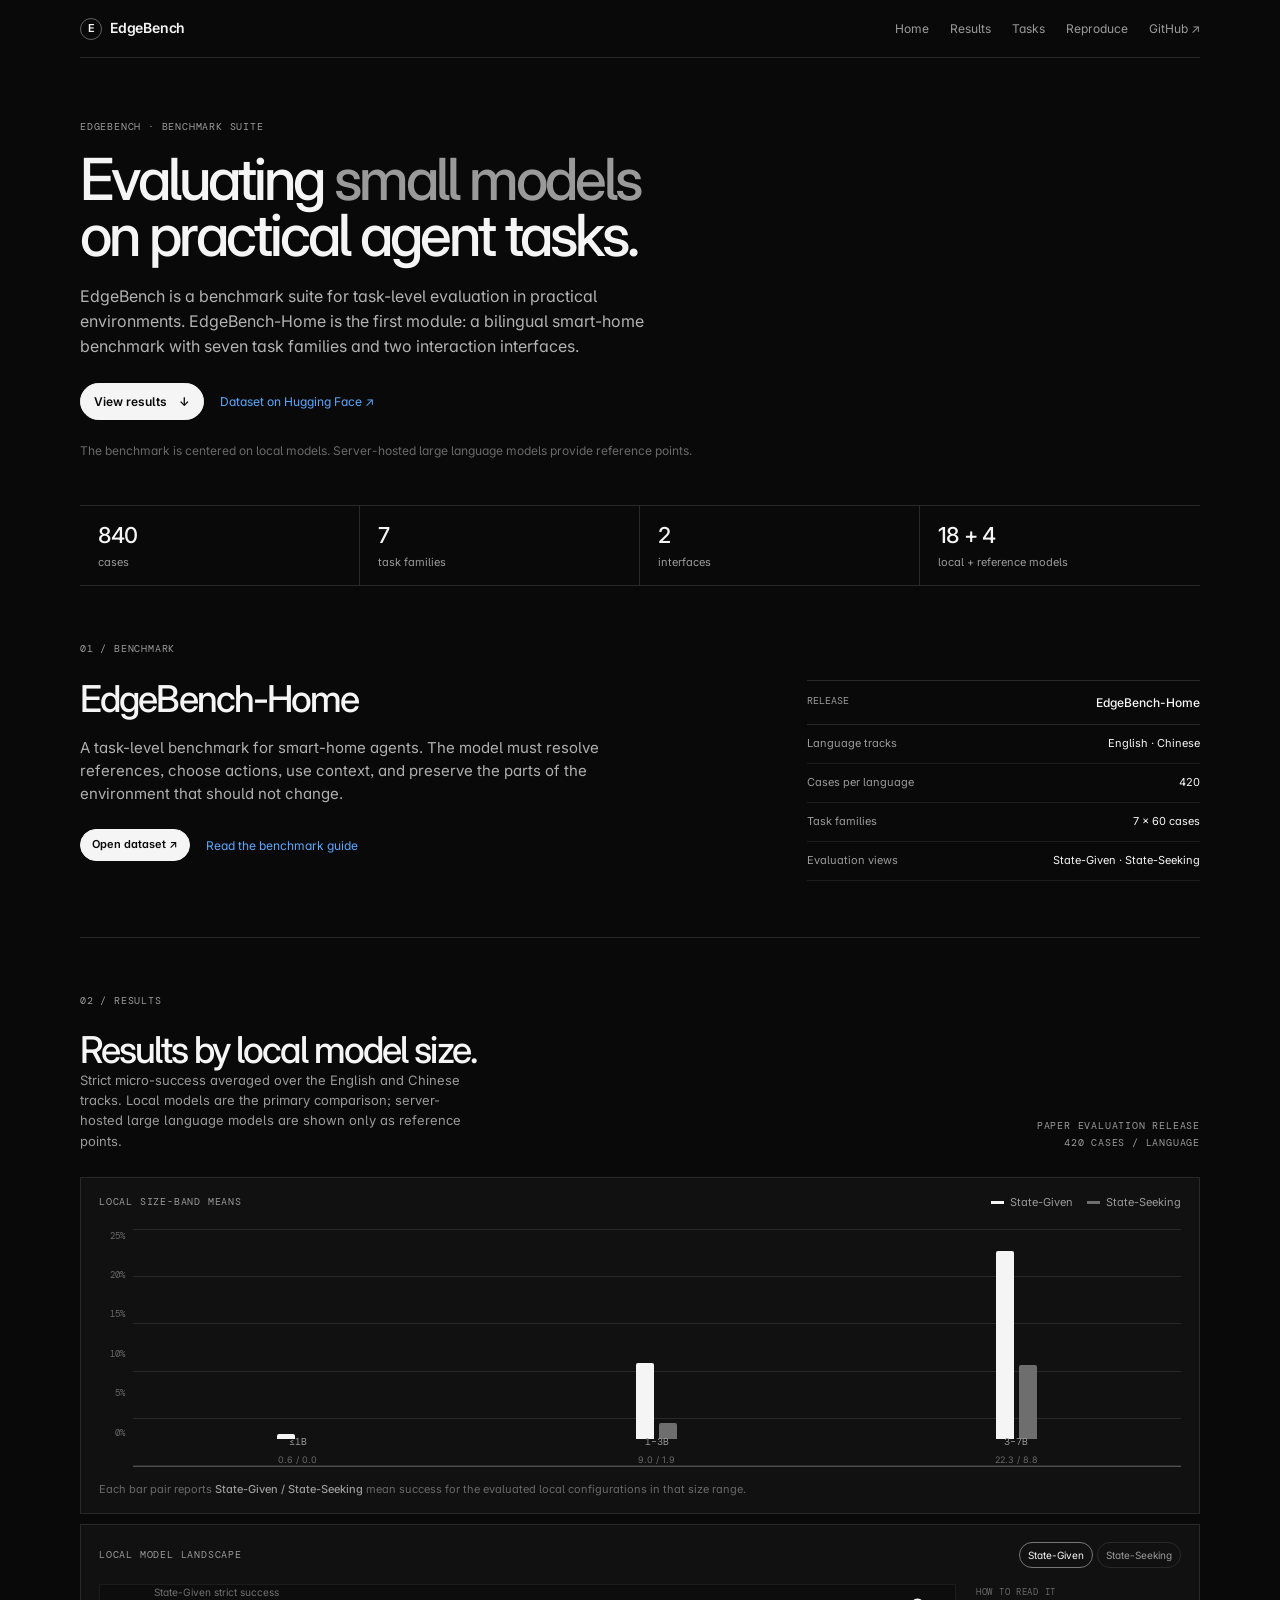
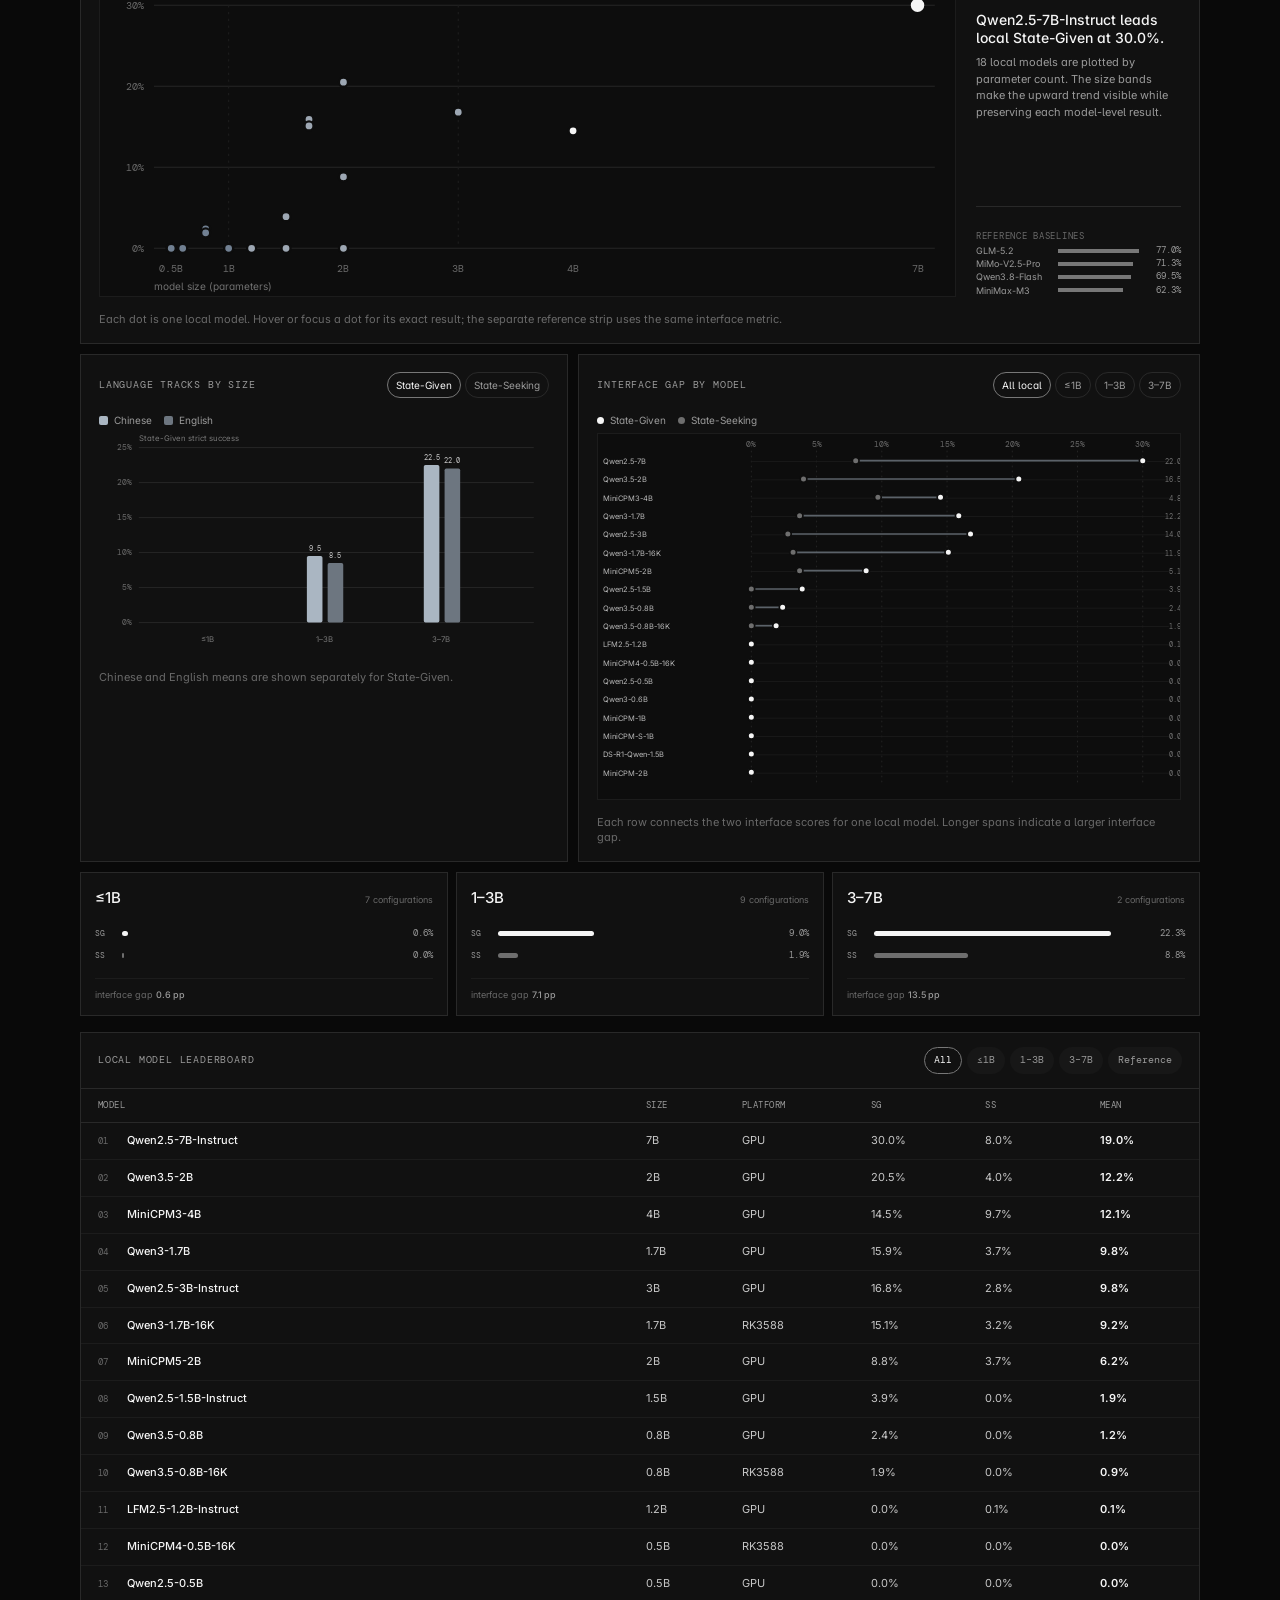
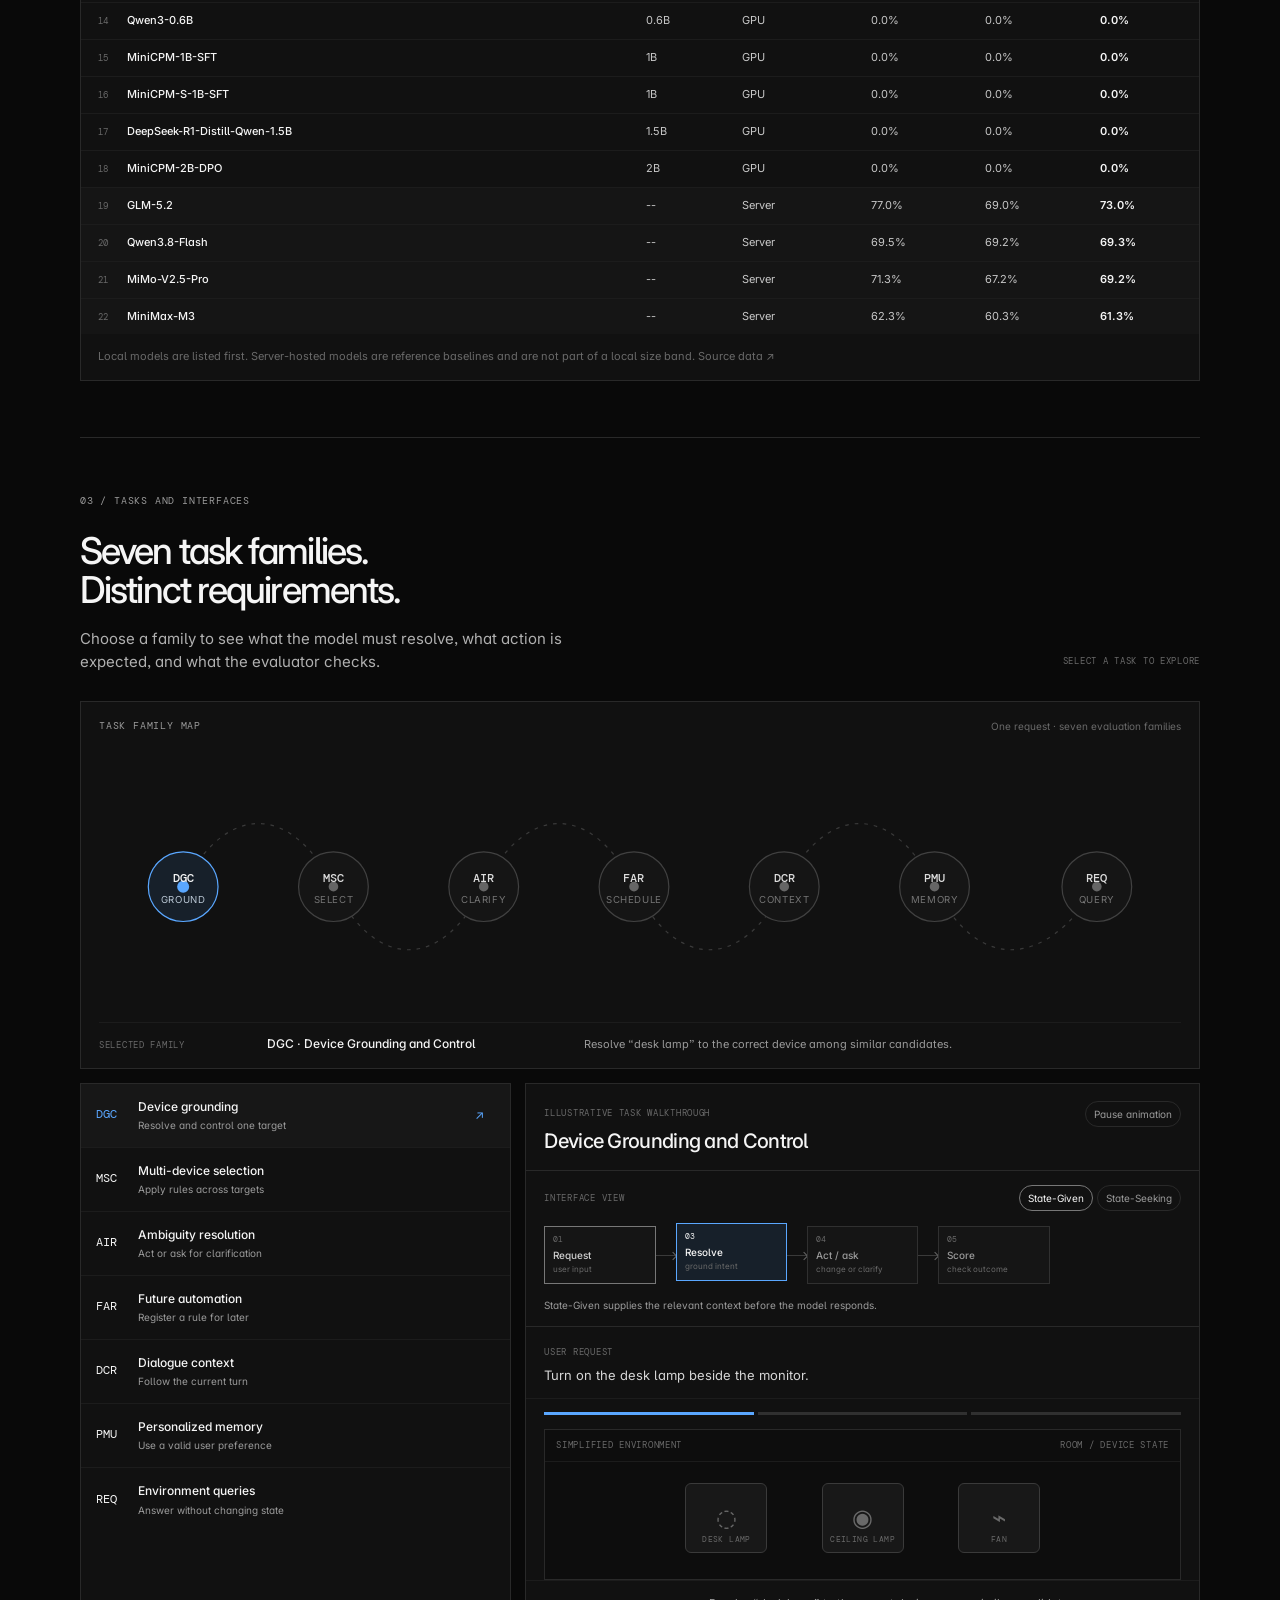
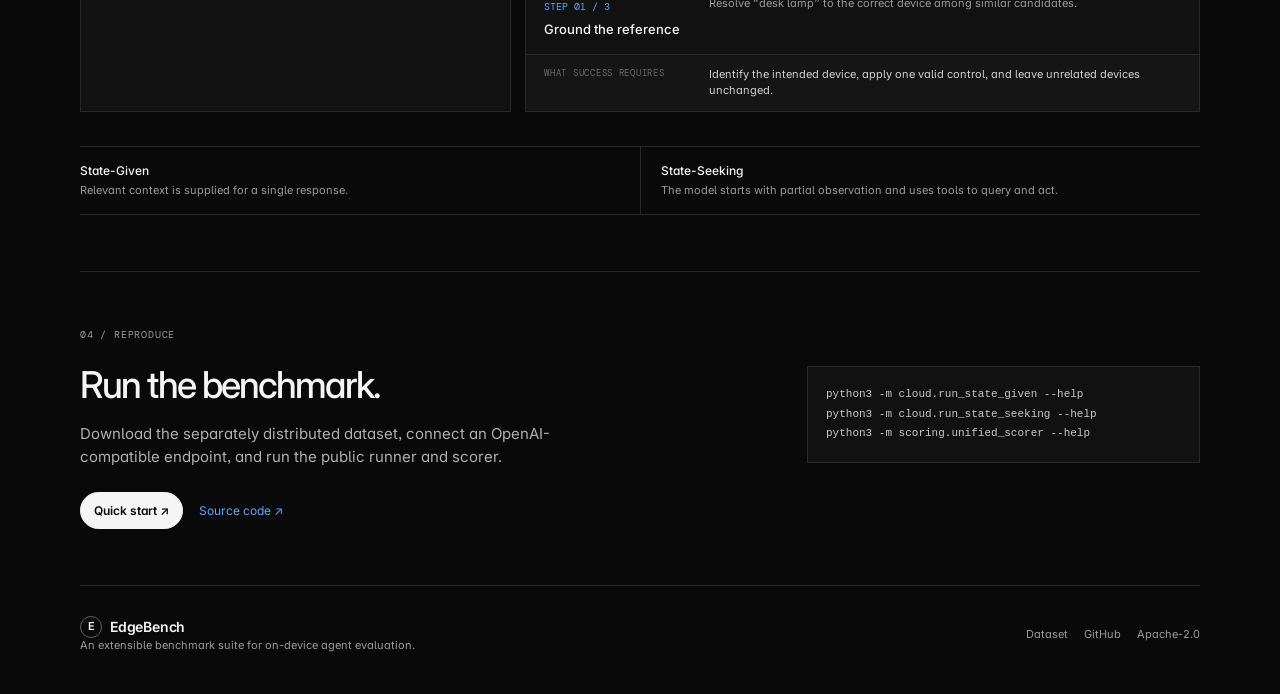
==== site/index.html @ 880b23e0 "Expand results visualizations" ====
<!doctype html>
<html lang="en">
<head>
  <meta charset="utf-8">
  <meta name="viewport" content="width=device-width, initial-scale=1">
  <meta name="description" content="EdgeBench evaluates small language models on practical agent tasks, starting with the bilingual EdgeBench-Home benchmark.">
  <meta name="theme-color" content="#090909">
  <title>EdgeBench — Evaluating small language models</title>
  <link rel="stylesheet" href="style.css">
</head>
<body>
<a class="skip" href="#main">Skip to content</a>
<header class="topbar"><a class="brand" href="./"><span class="mark">E</span><span>EdgeBench</span></a><nav><a href="#home">Home</a><a href="#results">Results</a><a href="#tasks">Tasks</a><a href="#reproduce">Reproduce</a><a href="https://github.com/Chico-Future/EdgeBench">GitHub ↗</a></nav></header>
<main id="main">
  <section class="hero">
    <div class="eyebrow">EDGEBENCH · BENCHMARK SUITE</div>
    <h1>Evaluating <em>small models</em><br>on practical agent tasks.</h1>
    <p class="hero-copy">EdgeBench is a benchmark suite for task-level evaluation in practical environments. EdgeBench-Home is the first module: a bilingual smart-home benchmark with seven task families and two interaction interfaces.</p>
    <div class="hero-actions"><a class="button" href="#results">View results <span>↓</span></a><a class="link" href="https://huggingface.co/datasets/chico-research/EdgeBench-Home">Dataset on Hugging Face ↗</a></div>
    <p class="hero-note">The benchmark is centered on local models. Server-hosted large language models provide reference points.</p>
  </section>
  <section class="facts" aria-label="Benchmark facts"><div><b>840</b><span>cases</span></div><div><b>7</b><span>task families</span></div><div><b>2</b><span>interfaces</span></div><div><b>18 + 4</b><span>local + reference models</span></div></section>
  <section id="home" class="section intro"><div class="section-label">01 / BENCHMARK</div><div class="two-col"><div><h2>EdgeBench-Home</h2><p class="lead">A task-level benchmark for smart-home agents. The model must resolve references, choose actions, use context, and preserve the parts of the environment that should not change.</p><div class="actions"><a class="button small" href="https://huggingface.co/datasets/chico-research/EdgeBench-Home">Open dataset ↗</a><a class="link" href="https://github.com/Chico-Future/EdgeBench/tree/main/benchmarks/home">Read the benchmark guide</a></div></div><div class="release"><div class="release-head"><span>RELEASE</span><b>EdgeBench-Home</b></div><dl><div><dt>Language tracks</dt><dd>English · Chinese</dd></div><div><dt>Cases per language</dt><dd>420</dd></div><div><dt>Task families</dt><dd>7 × 60 cases</dd></div><div><dt>Evaluation views</dt><dd>State-Given · State-Seeking</dd></div></dl></div></div></section>
  <section id="results" class="section results"><div class="section-label">02 / RESULTS</div><div class="section-head"><div><h2>Results by local model size.</h2><p>Strict micro-success averaged over the English and Chinese tracks. Local models are the primary comparison; server-hosted large language models are shown only as reference points.</p></div><div class="source-note">PAPER EVALUATION RELEASE<br>420 cases / language</div></div><div class="trend-panel"><div class="panel-top"><span>LOCAL SIZE-BAND MEANS</span><span class="legend"><i></i>State-Given <i class="gray"></i>State-Seeking</span></div><div class="chart"><div class="axis"><span>25%</span><span>20%</span><span>15%</span><span>10%</span><span>5%</span><span>0%</span></div><div class="plot"><div class="gridline"></div><div class="gridline"></div><div class="gridline"></div><div class="gridline"></div><div class="gridline"></div><div class="gridline"></div><div class="group"><div class="bar sg" style="height:2.4%" title="State-Given 0.6%"></div><div class="bar ss" style="height:0%" title="State-Seeking 0.0%"></div><label>≤1B<small>0.6 / 0.0</small></label></div><div class="group"><div class="bar sg" style="height:36%" title="State-Given 9.0%"></div><div class="bar ss" style="height:7.6%" title="State-Seeking 1.9%"></div><label>1–3B<small>9.0 / 1.9</small></label></div><div class="group"><div class="bar sg" style="height:89.2%" title="State-Given 22.3%"></div><div class="bar ss" style="height:35.2%" title="State-Seeking 8.8%"></div><label>3–7B<small>22.3 / 8.8</small></label></div></div></div><p class="chart-caption">Each bar pair reports <b>State-Given / State-Seeking</b> mean success for the evaluated local configurations in that size range.</p></div><div class="model-landscape"><div class="panel-top"><span>LOCAL MODEL LANDSCAPE</span><div class="landscape-controls" role="group" aria-label="Choose interface metric"><button class="landscape-metric active" data-landscape-metric="sg" type="button">State-Given</button><button class="landscape-metric" data-landscape-metric="ss" type="button">State-Seeking</button></div></div><div class="landscape-layout"><div class="landscape-chart-wrap"><svg id="landscape-chart" viewBox="0 0 760 276" role="img" aria-labelledby="landscape-title landscape-desc"><title id="landscape-title">Local model success by parameter count</title><desc id="landscape-desc">Each point represents one evaluated local model. Horizontal position shows parameter count and vertical position shows strict micro-success.</desc></svg><div id="landscape-tooltip" class="landscape-tooltip" hidden></div></div><aside class="landscape-reading"><span>HOW TO READ IT</span><strong id="landscape-head">Small models remain tightly clustered near zero.</strong><p id="landscape-copy">The plot shows every local configuration. The reference models are kept in a separate strip so the small-model comparison remains readable.</p><div class="reference-mini"><span>REFERENCE BASELINES</span><div id="reference-bars"></div></div></aside></div><p class="chart-caption">Each dot is one local model. Hover or focus a dot for its exact result; the separate reference strip uses the same interface metric.</p></div><div class="analysis-grid"><div class="analysis-panel"><div class="panel-top"><span>LANGUAGE TRACKS BY SIZE</span><div class="analysis-controls" role="group" aria-label="Choose language chart metric"><button class="analysis-toggle active" data-language-metric="sg" type="button">State-Given</button><button class="analysis-toggle" data-language-metric="ss" type="button">State-Seeking</button></div></div><div class="analysis-legend"><i class="cn"></i>Chinese <i class="en"></i>English</div><svg id="language-chart" viewBox="0 0 520 258" role="img" aria-labelledby="language-title language-desc"><title id="language-title">Chinese and English success by local model size</title><desc id="language-desc">Grouped bars compare the Chinese and English tracks for each local model size band.</desc></svg><p id="language-caption" class="chart-caption">Chinese and English means are shown separately for the selected interface.</p></div><div class="analysis-panel gap-panel"><div class="panel-top"><span>INTERFACE GAP BY MODEL</span><div class="analysis-controls" role="group" aria-label="Filter interface gap chart"><button class="gap-filter active" data-gap-filter="all" type="button">All local</button><button class="gap-filter" data-gap-filter="≤1B" type="button">≤1B</button><button class="gap-filter" data-gap-filter="1--3B" type="button">1–3B</button><button class="gap-filter" data-gap-filter="3--7B" type="button">3–7B</button></div></div><div class="analysis-legend"><i class="sg-dot"></i>State-Given <i class="ss-dot"></i>State-Seeking</div><div class="gap-chart-wrap"><svg id="gap-chart" viewBox="0 0 720 250" role="img" aria-labelledby="gap-title gap-desc"><title id="gap-title">State-Given and State-Seeking results by local model</title><desc id="gap-desc">Each row connects a model's State-Seeking and State-Given scores, showing the interface gap.</desc></svg><div id="gap-tooltip" class="landscape-tooltip" hidden></div></div><p class="chart-caption">Each row connects the two interface scores for one local model. Longer spans indicate a larger interface gap.</p></div></div><div class="band-summary" aria-label="Size-band comparison"><button class="band-card" data-band-filter="≤1B"><span class="band-card-head"><b>≤1B</b><small>7 configurations</small></span><span class="band-bars"><span><i>SG</i><em style="width:2.4%"></em><strong>0.6%</strong></span><span><i>SS</i><em class="ss" style="width:0%"></em><strong>0.0%</strong></span></span><span class="band-gap">interface gap <b>0.6 pp</b></span></button><button class="band-card" data-band-filter="1--3B"><span class="band-card-head"><b>1–3B</b><small>9 configurations</small></span><span class="band-bars"><span><i>SG</i><em style="width:36%"></em><strong>9.0%</strong></span><span><i>SS</i><em class="ss" style="width:7.6%"></em><strong>1.9%</strong></span></span><span class="band-gap">interface gap <b>7.1 pp</b></span></button><button class="band-card" data-band-filter="3--7B"><span class="band-card-head"><b>3–7B</b><small>2 configurations</small></span><span class="band-bars"><span><i>SG</i><em style="width:89.2%"></em><strong>22.3%</strong></span><span><i>SS</i><em class="ss" style="width:35.2%"></em><strong>8.8%</strong></span></span><span class="band-gap">interface gap <b>13.5 pp</b></span></button></div><div class="results-table-wrap"><div class="table-head"><span>LOCAL MODEL LEADERBOARD</span><div class="filters"><button class="filter active" data-filter="all">All</button><button class="filter" data-filter="≤1B">≤1B</button><button class="filter" data-filter="1--3B">1–3B</button><button class="filter" data-filter="3--7B">3–7B</button><button class="filter" data-filter="Server">Reference</button></div></div><table class="results-table"><thead><tr><th>Model</th><th>Size</th><th>Platform</th><th>SG</th><th>SS</th><th>Mean</th></tr></thead><tbody id="model-rows"></tbody></table><p class="table-note">Local models are listed first. Server-hosted models are reference baselines and are not part of a local size band. <a href="data/results.json">Source data ↗</a></p></div></section>
  <section id="tasks" class="section tasks">
    <div class="section-label">03 / TASKS AND INTERFACES</div>
    <div class="tasks-intro">
      <div><h2>Seven task families.<br>Distinct requirements.</h2><p class="lead">Choose a family to see what the model must resolve, what action is expected, and what the evaluator checks.</p></div>
      <span class="task-hint">SELECT A TASK TO EXPLORE</span>
    </div>
    <div class="task-map-panel">
      <div class="panel-top"><span>TASK FAMILY MAP</span><span class="task-map-note">One request · seven evaluation families</span></div>
      <div class="task-map-scroll">
        <svg id="task-map" viewBox="0 0 900 218" role="img" aria-labelledby="task-map-title task-map-desc">
          <title id="task-map-title">Seven task families in EdgeBench-Home</title>
          <desc id="task-map-desc">A connected map of the seven clickable task families.</desc>
          <path class="task-route" d="M70 112 C105 42 160 42 195 112 S285 182 320 112 S410 42 445 112 S535 182 570 112 S660 42 695 112 S785 182 830 112"></path>
          <g class="task-map-node selected" data-family="DGC" role="button" tabindex="0" aria-label="DGC Device grounding"><circle class="task-node-ring" cx="70" cy="112" r="29"></circle><circle class="task-node-dot" cx="70" cy="112" r="4"></circle><text class="task-node-code" x="70" y="108">DGC</text><text class="task-node-name" x="70" y="126">GROUND</text></g>
          <g class="task-map-node" data-family="MSC" role="button" tabindex="0" aria-label="MSC Multi-device selection"><circle class="task-node-ring" cx="195" cy="112" r="29"></circle><circle class="task-node-dot" cx="195" cy="112" r="4"></circle><text class="task-node-code" x="195" y="108">MSC</text><text class="task-node-name" x="195" y="126">SELECT</text></g>
          <g class="task-map-node" data-family="AIR" role="button" tabindex="0" aria-label="AIR Ambiguity resolution"><circle class="task-node-ring" cx="320" cy="112" r="29"></circle><circle class="task-node-dot" cx="320" cy="112" r="4"></circle><text class="task-node-code" x="320" y="108">AIR</text><text class="task-node-name" x="320" y="126">CLARIFY</text></g>
          <g class="task-map-node" data-family="FAR" role="button" tabindex="0" aria-label="FAR Future automation"><circle class="task-node-ring" cx="445" cy="112" r="29"></circle><circle class="task-node-dot" cx="445" cy="112" r="4"></circle><text class="task-node-code" x="445" y="108">FAR</text><text class="task-node-name" x="445" y="126">SCHEDULE</text></g>
          <g class="task-map-node" data-family="DCR" role="button" tabindex="0" aria-label="DCR Dialogue context"><circle class="task-node-ring" cx="570" cy="112" r="29"></circle><circle class="task-node-dot" cx="570" cy="112" r="4"></circle><text class="task-node-code" x="570" y="108">DCR</text><text class="task-node-name" x="570" y="126">CONTEXT</text></g>
          <g class="task-map-node" data-family="PMU" role="button" tabindex="0" aria-label="PMU Personalized memory"><circle class="task-node-ring" cx="695" cy="112" r="29"></circle><circle class="task-node-dot" cx="695" cy="112" r="4"></circle><text class="task-node-code" x="695" y="108">PMU</text><text class="task-node-name" x="695" y="126">MEMORY</text></g>
          <g class="task-map-node" data-family="REQ" role="button" tabindex="0" aria-label="REQ Environment queries"><circle class="task-node-ring" cx="830" cy="112" r="29"></circle><circle class="task-node-dot" cx="830" cy="112" r="4"></circle><text class="task-node-code" x="830" y="108">REQ</text><text class="task-node-name" x="830" y="126">QUERY</text></g>
        </svg>
      </div>
      <div class="task-map-readout"><span>SELECTED FAMILY</span><strong id="task-map-readout-title">DGC · Device grounding</strong><p id="task-map-readout-copy">Resolve “desk lamp” to the correct device among similar candidates.</p></div>
    </div>
    <div class="task-explorer">
      <div class="task-list" role="group" aria-label="Task family selector">
        <button class="task-row selected" data-family="DGC" aria-pressed="true"><span class="task-code">DGC</span><span class="task-info"><strong>Device grounding</strong><small>Resolve and control one target</small></span><span class="task-arrow">↗</span></button>
        <button class="task-row" data-family="MSC" aria-pressed="false"><span class="task-code">MSC</span><span class="task-info"><strong>Multi-device selection</strong><small>Apply rules across targets</small></span><span class="task-arrow">↗</span></button>
        <button class="task-row" data-family="AIR" aria-pressed="false"><span class="task-code">AIR</span><span class="task-info"><strong>Ambiguity resolution</strong><small>Act or ask for clarification</small></span><span class="task-arrow">↗</span></button>
        <button class="task-row" data-family="FAR" aria-pressed="false"><span class="task-code">FAR</span><span class="task-info"><strong>Future automation</strong><small>Register a rule for later</small></span><span class="task-arrow">↗</span></button>
        <button class="task-row" data-family="DCR" aria-pressed="false"><span class="task-code">DCR</span><span class="task-info"><strong>Dialogue context</strong><small>Follow the current turn</small></span><span class="task-arrow">↗</span></button>
        <button class="task-row" data-family="PMU" aria-pressed="false"><span class="task-code">PMU</span><span class="task-info"><strong>Personalized memory</strong><small>Use a valid user preference</small></span><span class="task-arrow">↗</span></button>
        <button class="task-row" data-family="REQ" aria-pressed="false"><span class="task-code">REQ</span><span class="task-info"><strong>Environment queries</strong><small>Answer without changing state</small></span><span class="task-arrow">↗</span></button>
      </div>
      <article class="task-demo" aria-live="polite" aria-labelledby="task-demo-title">
        <div class="demo-head"><div><span class="demo-eyebrow">ILLUSTRATIVE TASK WALKTHROUGH</span><h3 id="task-demo-title">Device Grounding and Control</h3></div><button id="walk-toggle" class="walk-toggle" type="button" aria-pressed="true">Pause animation</button></div>
        <div class="interface-view"><div class="interface-view-head"><span>INTERFACE VIEW</span><div><button class="interface-button active" data-interface="SG" type="button">State-Given</button><button class="interface-button" data-interface="SS" type="button">State-Seeking</button></div></div><div class="process-scroll"><div class="process-track" data-interface="SG"><div class="process-node" data-stage="request"><b>01</b><strong>Request</strong><small>user input</small></div><span class="process-connector connector-observe"></span><div class="process-node observe" data-stage="observe"><b>02</b><strong>Observe</strong><small>query state</small></div><span class="process-connector connector-resolve"></span><div class="process-node" data-stage="resolve"><b>03</b><strong>Resolve</strong><small>ground intent</small></div><span class="process-connector connector-act"></span><div class="process-node" data-stage="act"><b>04</b><strong>Act / ask</strong><small>change or clarify</small></div><span class="process-connector connector-score"></span><div class="process-node" data-stage="score"><b>05</b><strong>Score</strong><small>check outcome</small></div></div></div><p id="interface-note" class="interface-note">State-Given supplies the relevant context before the model responds.</p></div>
        <div class="demo-prompt"><span id="prompt-label">USER REQUEST</span><p id="task-prompt"></p></div>
        <div id="walk-steps" class="walk-steps" aria-label="Task walkthrough steps"></div>
        <div class="scene-canvas"><div class="scene-bar"><span>SIMPLIFIED ENVIRONMENT</span><span id="scene-caption"></span></div><div id="scene-items" class="scene-items"></div></div>
        <div class="walk-copy"><div><span id="walk-counter" class="walk-counter"></span><h4 id="walk-step-title"></h4></div><p id="walk-step-copy"></p></div>
        <div class="task-success"><span>WHAT SUCCESS REQUIRES</span><p id="task-success-copy"></p></div>
      </article>
    </div>
    <div class="interface-strip"><div><b>State-Given</b><span>Relevant context is supplied for a single response.</span></div><div><b>State-Seeking</b><span>The model starts with partial observation and uses tools to query and act.</span></div></div>
  </section>
  <section id="reproduce" class="section reproduce"><div class="section-label">04 / REPRODUCE</div><div class="two-col"><div><h2>Run the benchmark.</h2><p class="lead">Download the separately distributed dataset, connect an OpenAI-compatible endpoint, and run the public runner and scorer.</p><div class="actions"><a class="button" href="https://github.com/Chico-Future/EdgeBench#quick-start">Quick start ↗</a><a class="link" href="https://github.com/Chico-Future/EdgeBench">Source code ↗</a></div></div><pre class="code"><code>python3 -m cloud.run_state_given --help
python3 -m cloud.run_state_seeking --help
python3 -m scoring.unified_scorer --help</code></pre></div></section>
</main>
<footer><div><a class="brand" href="./"><span class="mark">E</span><span>EdgeBench</span></a><p>An extensible benchmark suite for on-device agent evaluation.</p></div><nav><a href="https://huggingface.co/datasets/chico-research/EdgeBench-Home">Dataset</a><a href="https://github.com/Chico-Future/EdgeBench">GitHub</a><a href="https://github.com/Chico-Future/EdgeBench/blob/main/LICENSE">Apache-2.0</a></nav></footer>
<script src="app.js?v=7"></script>
</body>
</html>
---- site/style.css ----
@import url('https://fonts.googleapis.com/css2?family=DM+Mono:wght@400;500&family=Inter:wght@400;500;600;700&display=swap');

:root {
  --canvas: #090909;
  --surface: #111111;
  --surface-2: #171717;
  --ink: #f5f5f5;
  --muted: #9a9a9a;
  --dim: #696969;
  --hair: #292929;
  --hair-soft: #1c1c1c;
  --blue: #5aa7ff;
  --sg: #f5f5f5;
  --ss: #6e6e6e;
}

* { box-sizing: border-box; }
html { scroll-behavior: smooth; scroll-padding-top: 64px; }
body {
  margin: 0;
  background: var(--canvas);
  color: var(--ink);
  font-family: Inter, Arial, sans-serif;
  font-size: 14px;
  line-height: 1.45;
  font-feature-settings: "cv05", "cv11", "ss03";
}

a { color: inherit; text-decoration: none; }
a:hover { color: var(--blue); }
a:focus-visible, button:focus-visible { outline: 1px solid var(--blue); outline-offset: 3px; }
button { font: inherit; }

.skip {
  position: absolute;
  top: -100px;
  left: 18px;
  z-index: 10;
  padding: 8px 10px;
  background: #fff;
  color: #000;
}
.skip:focus { top: 10px; }

.topbar, main, footer {
  width: min(1120px, calc(100% - 48px));
  margin: 0 auto;
}
.topbar {
  height: 58px;
  display: flex;
  align-items: center;
  justify-content: space-between;
  border-bottom: 1px solid var(--hair);
}
.brand {
  display: inline-flex;
  align-items: center;
  gap: 8px;
  color: var(--ink);
  font-size: 14px;
  font-weight: 600;
  letter-spacing: -.2px;
}
.mark {
  display: grid;
  width: 22px;
  height: 22px;
  place-items: center;
  border: 1px solid #606060;
  border-radius: 50%;
  color: var(--ink);
  font-size: 11px;
  font-weight: 600;
}
nav { display: flex; align-items: center; gap: 21px; color: var(--muted); font-size: 12px; }
nav a:hover { color: var(--ink); }

.hero { padding: 62px 0 46px; border-bottom: 1px solid var(--hair); }
.eyebrow, .section-label, .panel-top, .table-head, .source-note, .card-label {
  color: var(--muted);
  font-family: "DM Mono", monospace;
  font-size: 10px;
  letter-spacing: .08em;
  text-transform: uppercase;
}
.hero h1 {
  max-width: 760px;
  margin: 16px 0 20px;
  color: var(--ink);
  font-size: clamp(38px, 5vw, 58px);
  font-weight: 500;
  line-height: .98;
  letter-spacing: -3px;
}
.hero h1 em { color: var(--muted); font-style: normal; }
.hero-copy { max-width: 620px; margin: 0; color: #b2b2b2; font-size: 16px; line-height: 1.55; }
.hero-actions, .actions { display: flex; align-items: center; gap: 16px; flex-wrap: wrap; margin-top: 24px; }
.button {
  display: inline-flex;
  min-height: 36px;
  align-items: center;
  gap: 12px;
  padding: 9px 13px;
  border: 1px solid var(--ink);
  border-radius: 999px;
  background: var(--ink);
  color: #090909;
  font-size: 12px;
  font-weight: 600;
}
.button:hover { color: #090909; background: #dcdcdc; }
.button.small { min-height: 32px; padding: 7px 11px; font-size: 11px; }
.link { color: var(--blue); font-size: 12px; }
.hero-note { margin: 22px 0 0; color: var(--dim); font-size: 12px; }

.facts {
  display: grid;
  grid-template-columns: repeat(4, 1fr);
  border-bottom: 1px solid var(--hair);
}
.facts > div { min-height: 70px; padding: 14px 18px; border-right: 1px solid var(--hair); }
.facts > div:last-child { border-right: 0; }
.facts b { display: block; color: var(--ink); font-size: 22px; font-weight: 500; letter-spacing: -1px; }
.facts span { display: block; margin-top: 3px; color: var(--muted); font-size: 11px; }

.section { padding: 56px 0; border-bottom: 1px solid var(--hair); }
.section-label { margin-bottom: 23px; }
.section h2 {
  margin: 0;
  color: var(--ink);
  font-size: clamp(28px, 3.2vw, 37px);
  font-weight: 500;
  line-height: 1.05;
  letter-spacing: -1.9px;
}
.lead { max-width: 530px; margin: 17px 0 0; color: #b0b0b0; font-size: 15px; line-height: 1.55; }
.two-col { display: grid; grid-template-columns: minmax(0, 1.25fr) minmax(300px, .75fr); gap: 72px; align-items: start; }
.release { border-top: 1px solid var(--hair); }
.release-head { display: flex; justify-content: space-between; gap: 20px; padding: 13px 0; border-bottom: 1px solid var(--hair); color: var(--muted); font-family: "DM Mono", monospace; font-size: 10px; }
.release-head b { color: var(--ink); font-family: Inter, Arial, sans-serif; font-size: 12px; font-weight: 500; }
.release dl { margin: 0; }
.release dl > div { display: flex; justify-content: space-between; gap: 16px; padding: 11px 0; border-bottom: 1px solid var(--hair-soft); }
.release dt { color: var(--muted); font-size: 11px; }
.release dd { margin: 0; color: var(--ink); font-size: 11px; text-align: right; }

.section-head { display: flex; justify-content: space-between; gap: 36px; align-items: end; margin-bottom: 26px; }
.section-head > div:first-child { min-width: 0; }
.section-head p { max-width: 390px; margin: 0; color: var(--muted); font-size: 13px; line-height: 1.55; }
.source-note { flex: 0 0 auto; line-height: 1.7; text-align: right; }

.trend-panel, .results-table-wrap { border: 1px solid var(--hair); background: var(--surface); }
.trend-panel { padding: 17px 18px 15px; }
.panel-top, .table-head { display: flex; justify-content: space-between; gap: 18px; align-items: center; }
.legend { display: flex; align-items: center; gap: 6px; color: var(--muted); font-family: Inter, Arial, sans-serif; font-size: 11px; letter-spacing: 0; text-transform: none; }
.legend i { display: inline-block; width: 13px; height: 3px; background: var(--sg); }
.legend i.gray { margin-left: 8px; background: var(--ss); }
.chart { display: grid; grid-template-columns: 34px 1fr; height: 238px; margin-top: 18px; }
.axis { display: flex; flex-direction: column; justify-content: space-between; padding: 1px 8px 27px 0; color: var(--dim); font-family: "DM Mono", monospace; font-size: 9px; text-align: right; }
.plot { position: relative; display: flex; justify-content: space-around; gap: 30px; border-bottom: 1px solid #505050; }
.gridline { position: absolute; left: 0; right: 0; height: 1px; background: var(--hair); }
.gridline:nth-child(1) { top: 0; }
.gridline:nth-child(2) { top: 20%; }
.gridline:nth-child(3) { top: 40%; }
.gridline:nth-child(4) { top: 60%; }
.gridline:nth-child(5) { top: 80%; }
.gridline:nth-child(6) { bottom: 0; }
.group { position: relative; z-index: 1; display: flex; width: 100px; height: 100%; align-items: end; justify-content: center; gap: 5px; padding-bottom: 27px; }
.bar { width: 18px; min-height: 0; border-radius: 2px 2px 0 0; background: var(--sg); }
.bar.ss { background: var(--ss); }
.group label { position: absolute; bottom: 0; color: var(--muted); font-family: "DM Mono", monospace; font-size: 10px; text-align: center; }
.group label small { display: block; margin-top: 3px; color: var(--dim); font-family: Inter, Arial, sans-serif; font-size: 9px; }
.chart-caption, .table-note { margin: 15px 0 0; color: var(--dim); font-size: 11px; }
.chart-caption b { color: var(--muted); font-weight: 500; }
.results-table-wrap { margin-top: 16px; overflow: hidden; }
.table-head { padding: 14px 17px; border-bottom: 1px solid var(--hair); }
.filters { display: flex; gap: 5px; flex-wrap: wrap; justify-content: end; }
.filter { padding: 5px 9px; border: 1px solid transparent; border-radius: 999px; background: var(--surface-2); color: var(--muted); cursor: pointer; font-size: 10px; }
.filter:hover { color: var(--ink); }
.filter.active { border-color: #777; background: transparent; color: var(--ink); }
.results-table { width: 100%; border-collapse: collapse; font-size: 11px; }
.results-table th { padding: 10px 17px; border-bottom: 1px solid var(--hair); color: var(--muted); font-family: "DM Mono", monospace; font-size: 9px; font-weight: 400; letter-spacing: .05em; text-align: left; text-transform: uppercase; }
.results-table td { padding: 10px 17px; border-bottom: 1px solid var(--hair-soft); color: #c7c7c7; white-space: nowrap; }
.results-table tr:last-child td { border-bottom: 0; }
.results-table tbody tr:hover td { background: #171717; }
.results-table td:first-child { width: 49%; color: var(--ink); }
.results-table td strong { font-weight: 500; }
.results-table td b { color: var(--ink); font-weight: 600; }
.results-table .reference td { background: #151515; }
.rank { display: inline-block; width: 29px; color: var(--dim); font-family: "DM Mono", monospace; font-size: 9px; }
.table-note { padding: 0 17px 15px; }

.task-layout { align-items: start; }
.task-list { border-top: 1px solid var(--hair); }
.task-row { display: grid; grid-template-columns: 40px minmax(150px, .75fr) minmax(180px, 1fr); align-items: center; width: 100%; padding: 12px 0; border: 0; border-bottom: 1px solid var(--hair-soft); background: transparent; color: var(--muted); cursor: pointer; text-align: left; }
.task-row b { color: var(--ink); font-family: "DM Mono", monospace; font-size: 10px; font-weight: 500; }
.task-row span { color: var(--ink); font-size: 12px; }
.task-row em { color: var(--muted); font-size: 11px; font-style: normal; }
.task-row:hover em, .task-row.selected em { color: #d0d0d0; }
.task-row.selected b { color: var(--blue); }
.interface-strip { display: grid; grid-template-columns: 1fr 1fr; margin-top: 34px; border-top: 1px solid var(--hair); border-bottom: 1px solid var(--hair); }
.interface-strip > div { padding: 15px 0; }
.interface-strip > div + div { padding-left: 20px; border-left: 1px solid var(--hair); }
.interface-strip b { display: block; color: var(--ink); font-size: 12px; font-weight: 500; }
.interface-strip span { display: block; margin-top: 4px; color: var(--muted); font-size: 11px; }

.code { margin: 0; overflow: auto; border: 1px solid var(--hair); background: var(--surface); color: #c8c8c8; font-family: "DM Mono", monospace; font-size: 11px; line-height: 1.8; }
.code code { display: block; padding: 18px; }

footer { display: flex; justify-content: space-between; gap: 24px; padding: 30px 0 40px; color: var(--muted); font-size: 11px; }
footer p { margin: 0 0 0 auto; }
footer nav { gap: 16px; font-size: 11px; }

@media (max-width: 760px) {
  .topbar, main, footer { width: min(100% - 32px, 620px); }
  .topbar { height: auto; min-height: 58px; align-items: flex-start; padding: 15px 0; gap: 14px; }
  .topbar nav { display: none; }
  .hero { padding: 56px 0 42px; }
  .hero h1 { font-size: 43px; letter-spacing: -2px; }
  .facts { grid-template-columns: 1fr 1fr; }
  .facts > div:nth-child(2) { border-right: 0; }
  .facts > div:nth-child(-n + 2) { border-bottom: 1px solid var(--hair); }
  .section { padding: 46px 0; }
  .section-head, .two-col { display: block; }
  .section-head > p, .source-note { margin-top: 14px; text-align: left; }
  .two-col > * + * { margin-top: 30px; }
  .chart { height: 210px; }
  .table-head { align-items: flex-start; flex-direction: column; }
  .filters { justify-content: start; }
  .results-table-wrap { overflow-x: auto; }
  .results-table { min-width: 650px; }
  .task-row { grid-template-columns: 38px 1fr; gap: 5px 0; }
  .task-row em { grid-column: 2; }
  .interface-strip { grid-template-columns: 1fr; }
  .interface-strip > div + div { padding-left: 0; border-top: 1px solid var(--hair); border-left: 0; }
  footer { display: block; }
  footer p { margin: 10px 0 16px; }
}

@media (prefers-reduced-motion: reduce) {
  html { scroll-behavior: auto; }
}

/* Task family walkthrough */
.tasks-intro { display: flex; justify-content: space-between; gap: 32px; align-items: end; margin-bottom: 28px; }
.task-hint, .demo-eyebrow, .scene-bar, .task-success > span { color: var(--dim); font-family: "DM Mono", monospace; font-size: 9px; letter-spacing: .08em; text-transform: uppercase; }
.task-hint { padding-bottom: 5px; white-space: nowrap; }
.task-explorer { display: grid; grid-template-columns: minmax(300px, .78fr) minmax(0, 1.22fr); gap: 14px; }
.task-list { border: 1px solid var(--hair); background: var(--surface); }
.task-row { display: grid; grid-template-columns: 42px 1fr 20px; align-items: center; width: 100%; min-height: 64px; padding: 12px 15px; border: 0; border-bottom: 1px solid var(--hair-soft); background: transparent; color: var(--muted); cursor: pointer; text-align: left; transition: background .2s ease, color .2s ease; }
.task-row:last-child { border-bottom: 0; }
.task-row:hover, .task-row.selected { background: var(--surface-2); }
.task-code { color: var(--dim); font-family: "DM Mono", monospace; font-size: 10px; }
.task-row.selected .task-code { color: var(--blue); }
.task-info { display: block; }
.task-info strong { display: block; color: var(--ink); font-size: 12px; font-weight: 500; }
.task-info small { display: block; margin-top: 3px; color: var(--muted); font-size: 10px; }
.task-arrow { color: var(--dim); font-size: 13px; opacity: 0; transform: translate(-4px, 4px); transition: opacity .2s ease, transform .2s ease; }
.task-row:hover .task-arrow, .task-row.selected .task-arrow { opacity: 1; transform: translate(0, 0); color: var(--blue); }
.task-demo { min-width: 0; border: 1px solid var(--hair); background: var(--surface); }
.demo-head { display: flex; justify-content: space-between; align-items: start; gap: 20px; padding: 17px 18px 14px; border-bottom: 1px solid var(--hair); }
.demo-head h3 { margin: 6px 0 0; color: var(--ink); font-size: 20px; font-weight: 500; letter-spacing: -.7px; }
.walk-toggle { padding: 5px 8px; border: 1px solid var(--hair); border-radius: 999px; background: transparent; color: var(--muted); cursor: pointer; font-size: 10px; white-space: nowrap; }
.walk-toggle:hover { border-color: #777; color: var(--ink); }
.demo-prompt { padding: 13px 18px 12px; border-bottom: 1px solid var(--hair-soft); }
.demo-prompt span { color: var(--dim); font-family: "DM Mono", monospace; font-size: 9px; letter-spacing: .08em; }
.demo-prompt p { min-height: 20px; margin: 6px 0 0; color: #d5d5d5; font-size: 13px; line-height: 1.4; }
.walk-steps { display: grid; grid-template-columns: repeat(3, 1fr); gap: 4px; padding: 13px 18px 0; }
.walk-step { position: relative; height: 3px; overflow: hidden; background: #303030; }
.walk-step::after { content: ""; position: absolute; inset: 0; background: var(--blue); transform: scaleX(0); transform-origin: left; }
.walk-step.done::after { transform: scaleX(1); }
.walk-step.current::after { animation: step-progress 3.6s linear forwards; }
.scene-canvas { margin: 14px 18px 0; min-height: 151px; overflow: hidden; border: 1px solid var(--hair); background: #0d0d0d; }
.scene-bar { display: flex; justify-content: space-between; gap: 12px; padding: 9px 11px; border-bottom: 1px solid var(--hair-soft); }
.scene-items { position: relative; display: flex; min-height: 112px; align-items: center; justify-content: center; gap: 9%; padding: 16px; }
.scene-device { position: relative; display: flex; width: 82px; height: 70px; align-items: center; justify-content: center; border: 1px solid #3a3a3a; border-radius: 6px; background: #181818; color: var(--dim); font-size: 24px; transition: border-color .25s ease, color .25s ease, background .25s ease, transform .25s ease; }
.scene-device small { position: absolute; bottom: 6px; color: var(--dim); font-family: "DM Mono", monospace; font-size: 8px; letter-spacing: .05em; }
.scene-device.target { border-color: var(--blue); color: var(--ink); background: #17202a; transform: translateY(-3px); }
.scene-device.changed { border-color: #ddd; color: var(--ink); background: #252525; }
.scene-device.muted { opacity: .35; }
.scene-device.query-target { border-color: #aaa; color: var(--ink); }
.scene-device.rule { width: 180px; height: 54px; font-size: 12px; }
.scene-device.rule small { bottom: 7px; }
.scene-device.dialogue { width: min(100%, 310px); height: auto; min-height: 58px; align-items: flex-start; justify-content: flex-start; padding: 12px 14px 25px; color: #ddd; font-size: 11px; line-height: 1.35; text-align: left; }
.scene-device.memory { width: 150px; height: 66px; font-size: 11px; }
.scene-device.answer { width: 210px; height: 61px; font-size: 12px; }
.scene-device.answer b { font-size: 17px; }
.scene-device > .pulse { position: absolute; inset: -7px; border: 1px solid var(--blue); border-radius: 9px; opacity: 0; }
.scene-device.target > .pulse { animation: target-pulse 1.4s ease-in-out infinite; }
.walk-copy { display: grid; grid-template-columns: 145px 1fr; gap: 20px; padding: 14px 18px 15px; border-top: 1px solid var(--hair-soft); }
.walk-counter { color: var(--blue); font-family: "DM Mono", monospace; font-size: 10px; }
.walk-copy h4 { margin: 5px 0 0; color: var(--ink); font-size: 13px; font-weight: 500; }
.walk-copy p { margin: 0; color: var(--muted); font-size: 11px; line-height: 1.5; }
.task-success { display: grid; grid-template-columns: 145px 1fr; gap: 20px; padding: 12px 18px; border-top: 1px solid var(--hair); background: #151515; }
.task-success p { margin: 0; color: #d0d0d0; font-size: 11px; line-height: 1.45; }
.task-demo.switching .demo-head h3, .task-demo.switching .demo-prompt p, .task-demo.switching .walk-copy, .task-demo.switching .task-success { animation: content-in .28s ease both; }
@keyframes step-progress { from { transform: scaleX(0); } to { transform: scaleX(1); } }
@keyframes target-pulse { 0%, 100% { opacity: 0; transform: scale(.96); } 50% { opacity: .8; transform: scale(1.04); } }
@keyframes content-in { from { opacity: .2; transform: translateY(4px); } to { opacity: 1; transform: translateY(0); } }
@media (prefers-reduced-motion: reduce) {
  .task-row, .task-arrow, .scene-device { transition: none; }
  .walk-step.current, .scene-device.target > .pulse, .task-demo.switching .demo-head h3, .task-demo.switching .demo-prompt p, .task-demo.switching .walk-copy, .task-demo.switching .task-success { animation: none; }
  .walk-step.current::after { transform: scaleX(1); }
}
@media (max-width: 760px) {
  .tasks-intro { display: block; }
  .task-hint { display: block; margin-top: 16px; }
  .task-explorer { grid-template-columns: 1fr; }
  .task-list { display: grid; grid-template-columns: 1fr 1fr; }
  .task-row:nth-child(odd) { border-right: 1px solid var(--hair-soft); }
  .task-row:nth-last-child(-n + 2) { border-bottom: 0; }
  .task-row { min-height: 58px; }
  .walk-copy, .task-success { grid-template-columns: 1fr; gap: 7px; }
  .scene-items { gap: 5%; }
  .scene-device { width: 70px; height: 64px; }
}
@media (max-width: 430px) {
  .task-list { grid-template-columns: 1fr; }
  .task-row:nth-child(odd) { border-right: 0; }
  .task-row:nth-last-child(-n + 2) { border-bottom: 1px solid var(--hair-soft); }
  .task-row:last-child { border-bottom: 0; }
}

/* Quantitative comparison cards */
.band-summary { display: grid; grid-template-columns: repeat(3, 1fr); gap: 8px; margin-top: 10px; }
.band-card { display: block; min-width: 0; padding: 14px; border: 1px solid var(--hair); background: var(--surface); color: var(--ink); cursor: pointer; text-align: left; transition: border-color .2s ease, background .2s ease; }
.band-card:hover, .band-card:focus-visible { border-color: #6c6c6c; background: var(--surface-2); }
.band-card-head { display: flex; justify-content: space-between; align-items: baseline; gap: 10px; }
.band-card-head b { font-size: 15px; font-weight: 500; }
.band-card-head small { color: var(--dim); font-size: 9px; }
.band-bars { display: grid; gap: 9px; margin-top: 18px; }
.band-bars > span { display: grid; grid-template-columns: 20px 1fr 38px; gap: 7px; align-items: center; }
.band-bars i { color: var(--muted); font-family: "DM Mono", monospace; font-size: 8px; font-style: normal; }
.band-bars em { display: block; height: 5px; min-width: 2px; border-radius: 999px; background: var(--sg); font-style: normal; transition: width .45s ease; }
.band-bars em.ss { background: var(--ss); }
.band-bars strong { color: var(--muted); font-family: "DM Mono", monospace; font-size: 9px; font-weight: 400; text-align: right; }
.band-gap { display: block; margin-top: 16px; padding-top: 9px; border-top: 1px solid var(--hair-soft); color: var(--dim); font-size: 9px; }
.band-gap b { color: var(--muted); font-weight: 500; }

/* Interface process map */
.interface-view { padding: 14px 18px 0; border-bottom: 1px solid var(--hair); }
.interface-view-head { display: flex; justify-content: space-between; align-items: center; gap: 16px; color: var(--dim); font-family: "DM Mono", monospace; font-size: 9px; letter-spacing: .08em; text-transform: uppercase; }
.interface-view-head > div { display: flex; gap: 4px; }
.interface-button { padding: 5px 8px; border: 1px solid var(--hair); border-radius: 999px; background: transparent; color: var(--muted); cursor: pointer; font-family: Inter, Arial, sans-serif; font-size: 10px; letter-spacing: 0; text-transform: none; }
.interface-button:hover, .interface-button.active { border-color: #777; color: var(--ink); }
.process-scroll { overflow-x: auto; padding: 15px 0 10px; }
.process-track { display: grid; grid-template-columns: minmax(73px, 1fr) 20px minmax(73px, 1fr) 20px minmax(73px, 1fr) 20px minmax(73px, 1fr) 20px minmax(73px, 1fr); min-width: 540px; align-items: center; }
.process-node { position: relative; display: grid; min-height: 52px; align-content: center; padding: 7px 8px; border: 1px solid #303030; background: #151515; transition: border-color .25s ease, background .25s ease, color .25s ease, transform .25s ease; }
.process-node b { color: var(--dim); font-family: "DM Mono", monospace; font-size: 8px; font-weight: 400; }
.process-node strong { margin-top: 2px; color: var(--muted); font-size: 10px; font-weight: 500; white-space: nowrap; }
.process-node small { margin-top: 2px; color: var(--dim); font-size: 8px; white-space: nowrap; }
.process-node.current { border-color: var(--blue); background: #17202a; transform: translateY(-3px); }
.process-node.current strong, .process-node.current b { color: var(--ink); }
.process-node.complete { border-color: #777; }
.process-node.complete strong { color: #d0d0d0; }
.process-connector { position: relative; height: 1px; background: #3a3a3a; }
.process-connector::after { content: ""; position: absolute; top: -2px; right: 0; width: 5px; height: 5px; border-top: 1px solid #666; border-right: 1px solid #666; transform: rotate(45deg); }
.process-track[data-interface="SS"] .process-node.observe { display: grid; }
.process-track[data-interface="SG"] .process-node.observe, .process-track[data-interface="SG"] .connector-observe { display: none; }
.process-track[data-interface="SS"] .connector-observe { display: block; }
.interface-note { margin: 0; padding: 4px 0 13px; color: var(--muted); font-size: 10px; line-height: 1.45; }
.process-track[data-interface="SS"] .connector-resolve { background: repeating-linear-gradient(90deg, #4d4d4d 0 4px, transparent 4px 7px); }
.process-track[data-interface="SS"] .connector-resolve::after { border-color: var(--blue); }

/* Model landscape */
.model-landscape { margin-top: 10px; padding: 17px 18px 15px; border: 1px solid var(--hair); background: var(--surface); }
.landscape-controls { display: flex; gap: 4px; }
.landscape-metric { padding: 5px 8px; border: 1px solid var(--hair); border-radius: 999px; background: transparent; color: var(--muted); cursor: pointer; font-family: Inter, Arial, sans-serif; font-size: 10px; }
.landscape-metric:hover, .landscape-metric.active { border-color: #777; color: var(--ink); }
.landscape-layout { display: grid; grid-template-columns: minmax(0, 1fr) 205px; gap: 20px; align-items: stretch; margin-top: 16px; }
.landscape-chart-wrap { position: relative; min-width: 0; overflow: hidden; border: 1px solid var(--hair-soft); background: #0d0d0d; }
#landscape-chart { display: block; width: 100%; min-width: 590px; height: auto; }
.landscape-gridline { stroke: #262626; stroke-width: 1; }
.landscape-axis { fill: var(--dim); font-family: "DM Mono", monospace; font-size: 9px; }
.landscape-axis-label { fill: #707070; font-family: Inter, Arial, sans-serif; font-size: 9px; }
.landscape-band-line { stroke: #1d1d1d; stroke-width: 1; stroke-dasharray: 2 4; }
.landscape-point { cursor: pointer; fill: var(--sg); stroke: #0d0d0d; stroke-width: 2; transition: r .18s ease, fill .18s ease; }
.landscape-point[data-band="≤1B"] { fill: #718092; }
.landscape-point[data-band="1--3B"] { fill: #9da7b3; }
.landscape-point[data-band="3--7B"] { fill: var(--sg); }
.landscape-point:hover, .landscape-point:focus { outline: none; fill: var(--ink); stroke: var(--blue); stroke-width: 2; }
.landscape-point.is-top { stroke: var(--ink); stroke-width: 2; }
.landscape-tooltip { position: absolute; z-index: 3; max-width: 220px; padding: 8px 10px; border: 1px solid #5a5a5a; background: #181818; color: var(--ink); box-shadow: 0 8px 24px #0008; font-size: 10px; line-height: 1.45; pointer-events: none; }
.landscape-reading { display: flex; flex-direction: column; padding: 2px 0 0; }
.landscape-reading > span, .reference-mini > span { color: var(--dim); font-family: "DM Mono", monospace; font-size: 9px; letter-spacing: .08em; text-transform: uppercase; }
.landscape-reading strong { display: block; margin-top: 12px; color: var(--ink); font-size: 14px; font-weight: 500; line-height: 1.25; }
.landscape-reading p { margin: 8px 0 0; color: var(--muted); font-size: 11px; line-height: 1.5; }
.reference-mini { margin-top: auto; padding-top: 17px; border-top: 1px solid var(--hair); }
.reference-bars { display: grid; gap: 7px; margin-top: 10px; }
.reference-row { display: grid; grid-template-columns: 76px 1fr 33px; gap: 6px; align-items: center; }
.reference-row label { overflow: hidden; color: var(--muted); font-size: 9px; text-overflow: ellipsis; white-space: nowrap; }
.reference-row i { display: block; height: 4px; background: #777; }
.reference-row b { color: var(--muted); font-family: "DM Mono", monospace; font-size: 9px; font-weight: 400; text-align: right; }

/* Additional result views */
.analysis-grid { display: grid; grid-template-columns: minmax(0, .88fr) minmax(0, 1.12fr); gap: 10px; margin-top: 10px; }
.analysis-panel { min-width: 0; padding: 17px 18px 15px; border: 1px solid var(--hair); background: var(--surface); }
.analysis-controls { display: flex; gap: 4px; flex-wrap: wrap; justify-content: end; }
.analysis-toggle, .gap-filter { padding: 5px 8px; border: 1px solid var(--hair); border-radius: 999px; background: transparent; color: var(--muted); cursor: pointer; font-family: Inter, Arial, sans-serif; font-size: 10px; }
.analysis-toggle:hover, .analysis-toggle.active, .gap-filter:hover, .gap-filter.active { border-color: #777; color: var(--ink); }
.analysis-legend { display: flex; align-items: center; gap: 6px; margin-top: 15px; color: var(--muted); font-size: 10px; }
.analysis-legend i { display: inline-block; width: 9px; height: 9px; margin-left: 6px; border-radius: 2px; background: #aab6c2; }
.analysis-legend i:first-child { margin-left: 0; }
.analysis-legend i.en { background: #6d7680; }
.analysis-legend i.sg-dot { width: 7px; height: 7px; border-radius: 50%; background: var(--sg); }
.analysis-legend i.ss-dot { width: 7px; height: 7px; border-radius: 50%; background: var(--ss); }
#language-chart { display: block; width: 100%; height: auto; margin-top: 4px; }
#gap-chart { display: block; width: 100%; min-width: 600px; height: auto; }
.gap-chart-wrap { position: relative; max-height: 465px; margin-top: 5px; overflow: auto; border: 1px solid var(--hair-soft); background: #0d0d0d; }
.analysis-gridline { stroke: #292929; stroke-width: 1; }
.analysis-gridline.vertical { stroke-dasharray: 2 4; }
.analysis-axis { fill: var(--dim); font-family: "DM Mono", monospace; font-size: 9px; }
.analysis-axis-label { fill: #777; font-family: Inter, Arial, sans-serif; font-size: 9px; }
.analysis-value { fill: #c8c8c8; font-family: "DM Mono", monospace; font-size: 8px; }
.language-bar { cursor: pointer; transition: opacity .18s ease, transform .18s ease; transform-box: fill-box; transform-origin: bottom; }
.language-bar.chinese { fill: #aab6c2; }
.language-bar.english { fill: #6d7680; }
.language-bar:hover, .language-bar:focus { opacity: .72; transform: scaleY(1.04); outline: none; }
.gap-row-line { stroke: #1b1b1b; stroke-width: 1; }
.gap-model-label { fill: #b8b8b8; font-family: Inter, Arial, sans-serif; font-size: 9px; }
.gap-span { stroke: #5b6269; stroke-width: 2; }
.gap-point { cursor: pointer; stroke: #0d0d0d; stroke-width: 2; transition: r .18s ease, fill .18s ease; }
.gap-point.sg { fill: var(--sg); }
.gap-point.ss { fill: var(--ss); }
.gap-point:hover, .gap-point:focus { r: 5px; stroke: var(--ink); outline: none; }
.gap-value { fill: #727272; font-family: "DM Mono", monospace; font-size: 8px; }

/* Task family map */
.task-map-panel { margin-bottom: 14px; padding: 17px 18px 0; border: 1px solid var(--hair); background: var(--surface); }
.task-map-note { color: var(--dim); font-family: Inter, Arial, sans-serif; font-size: 10px; letter-spacing: 0; text-transform: none; }
.task-map-scroll { overflow-x: auto; padding: 18px 0 8px; }
#task-map { display: block; width: 100%; min-width: 760px; height: auto; }
.task-route { fill: none; stroke: #3a3a3a; stroke-width: 1; stroke-dasharray: 3 5; animation: route-drift 15s linear infinite; }
.task-map-node { cursor: pointer; outline: none; }
.task-node-ring { fill: #151515; stroke: #414141; stroke-width: 1; transition: fill .2s ease, stroke .2s ease, r .2s ease; }
.task-node-dot { fill: #656565; transition: fill .2s ease, r .2s ease; }
.task-node-code { fill: #ddd; font-family: "DM Mono", monospace; font-size: 10px; font-weight: 500; text-anchor: middle; }
.task-node-name { fill: #747474; font-family: Inter, Arial, sans-serif; font-size: 8px; letter-spacing: .06em; text-anchor: middle; }
.task-map-node:hover .task-node-ring, .task-map-node:focus .task-node-ring { fill: #1c1c1c; stroke: #8a8a8a; }
.task-map-node.selected .task-node-ring { fill: #17202a; stroke: var(--blue); }
.task-map-node.selected .task-node-dot { fill: var(--blue); r: 5px; }
.task-map-node.selected .task-node-code { fill: var(--ink); }
.task-map-node.selected .task-node-name { fill: #b8c5d2; }
.task-map-readout { display: grid; grid-template-columns: 150px minmax(145px, .5fr) 1fr; gap: 18px; align-items: baseline; padding: 12px 0 15px; border-top: 1px solid var(--hair-soft); }
.task-map-readout > span { color: var(--dim); font-family: "DM Mono", monospace; font-size: 9px; letter-spacing: .08em; }
.task-map-readout strong { color: var(--ink); font-size: 12px; font-weight: 500; }
.task-map-readout p { margin: 0; color: var(--muted); font-size: 11px; line-height: 1.45; }
@keyframes route-drift { to { stroke-dashoffset: -64; } }

@media (max-width: 760px) {
  .band-summary { grid-template-columns: 1fr; }
  .band-card { padding: 12px; }
  .interface-view { padding-left: 14px; padding-right: 14px; }
  .interface-view-head { align-items: flex-start; flex-direction: column; gap: 9px; }
  .process-track { min-width: 520px; }
  .landscape-chart-wrap { overflow-x: auto; }
  .landscape-layout { display: block; }
  .landscape-reading { display: grid; grid-template-columns: 1fr 1fr; gap: 10px 18px; margin-top: 14px; }
  .landscape-reading strong { margin-top: 0; }
  .landscape-reading p { margin-top: 0; }
  .reference-mini { grid-column: 1 / -1; margin-top: 5px; }
  .analysis-grid { grid-template-columns: 1fr; }
  .analysis-panel .panel-top { align-items: flex-start; flex-direction: column; }
  .analysis-controls { justify-content: start; }
  .gap-chart-wrap { max-height: 430px; }
  .task-map-panel { padding-left: 14px; padding-right: 14px; }
  .task-map-readout { grid-template-columns: 1fr; gap: 6px; }
}

@media (prefers-reduced-motion: reduce) {
  .task-route { animation: none; }
}
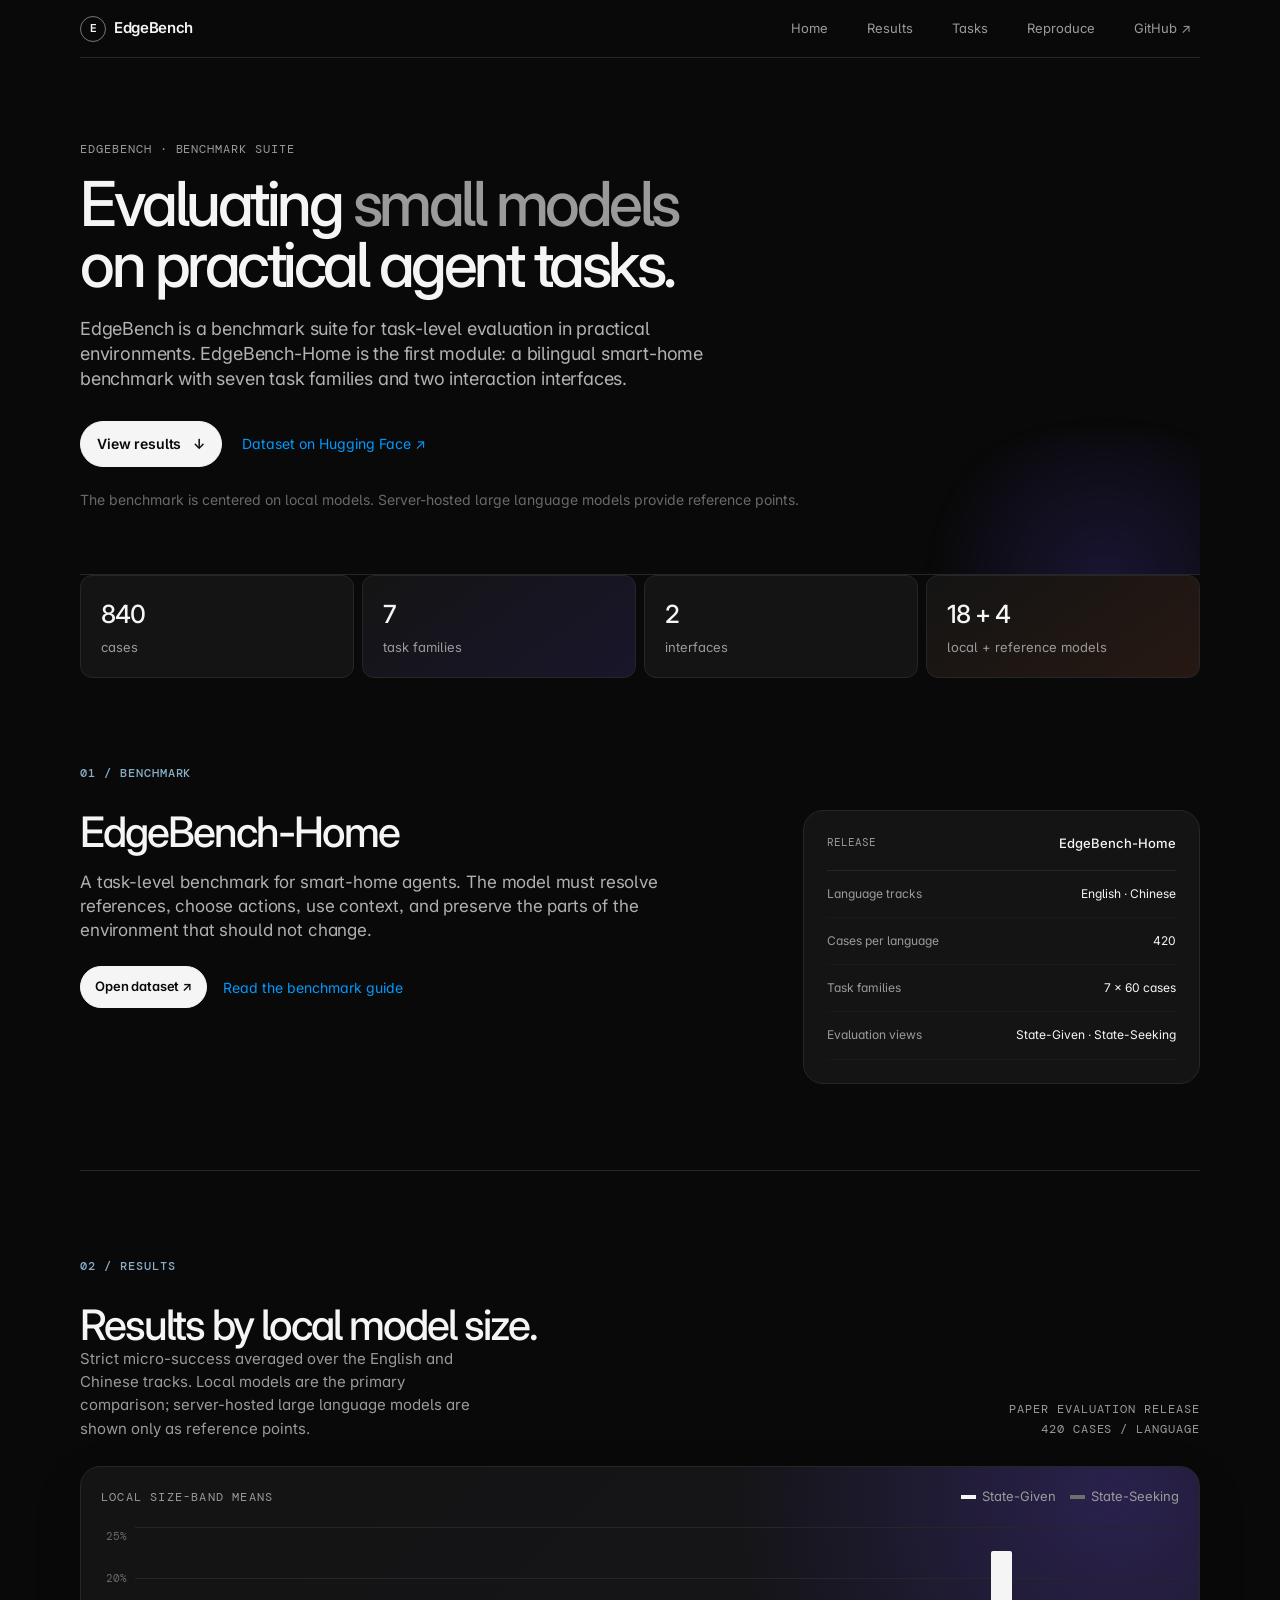
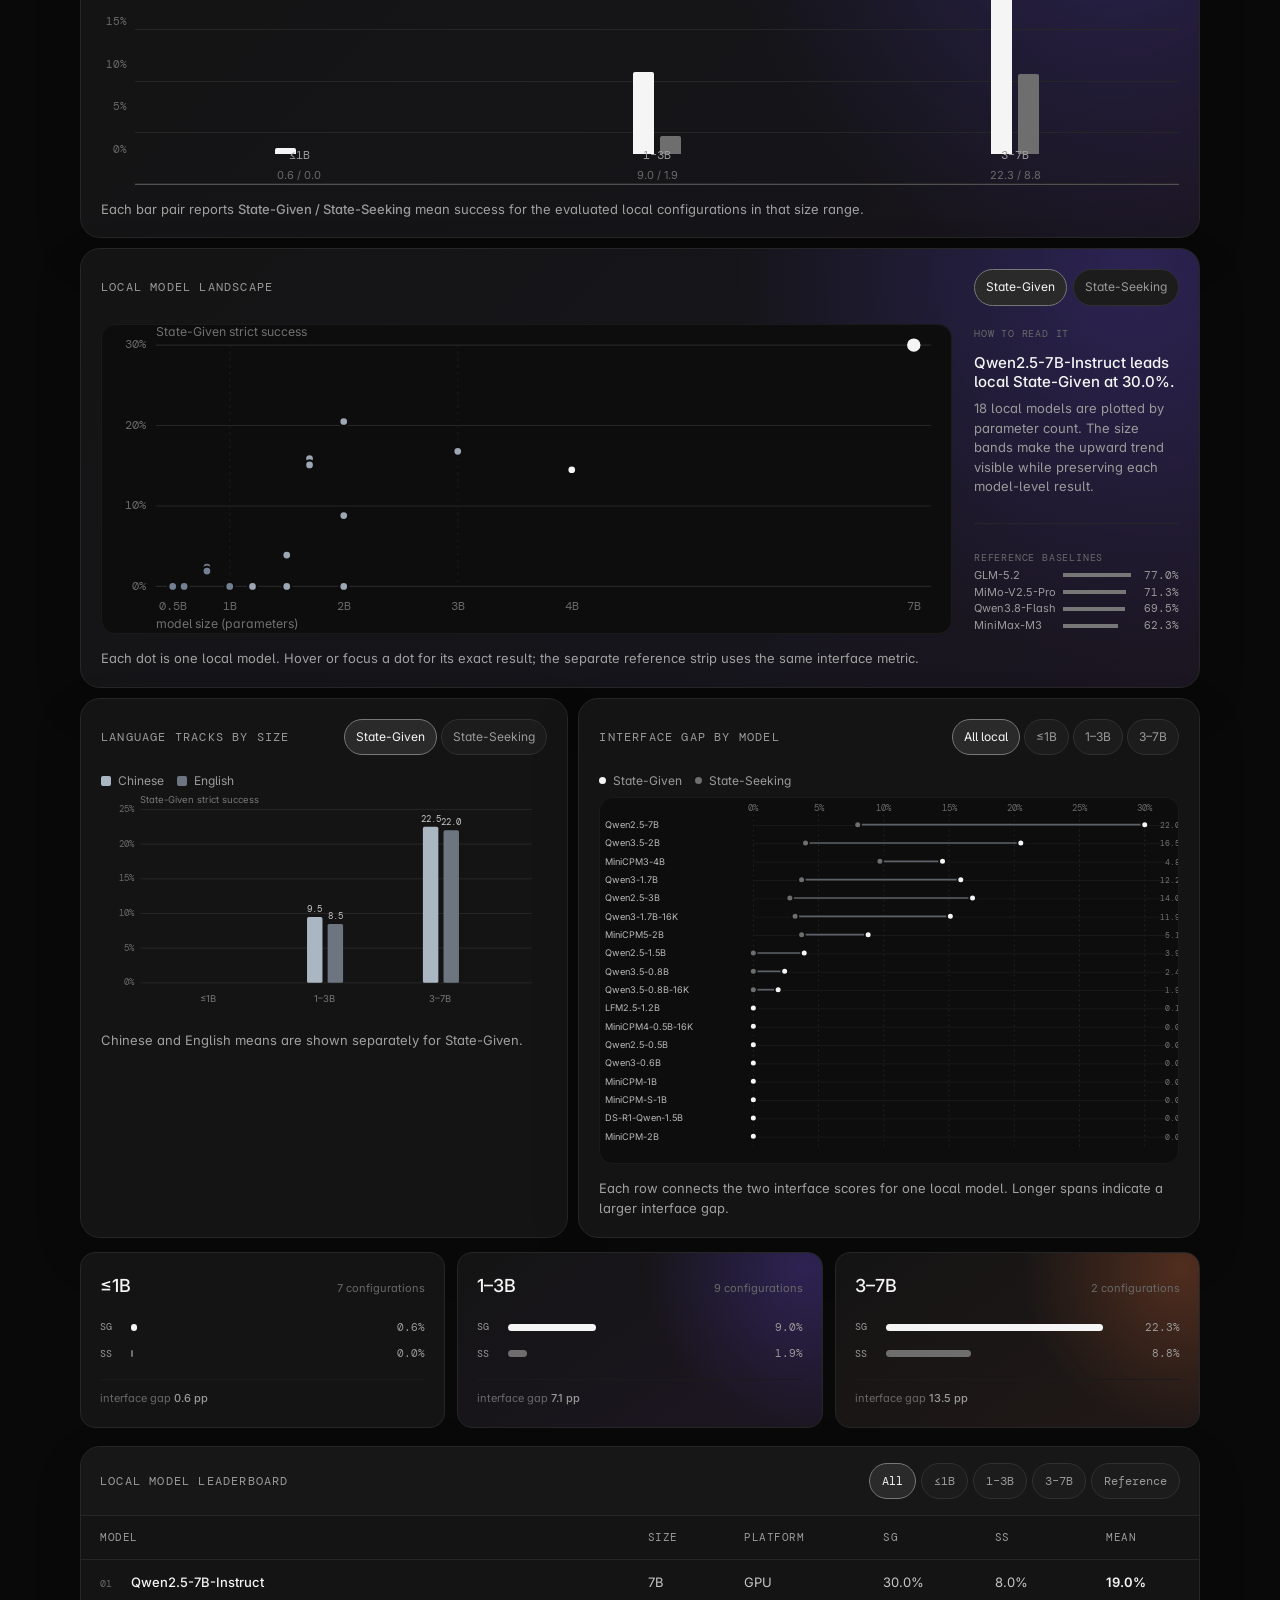
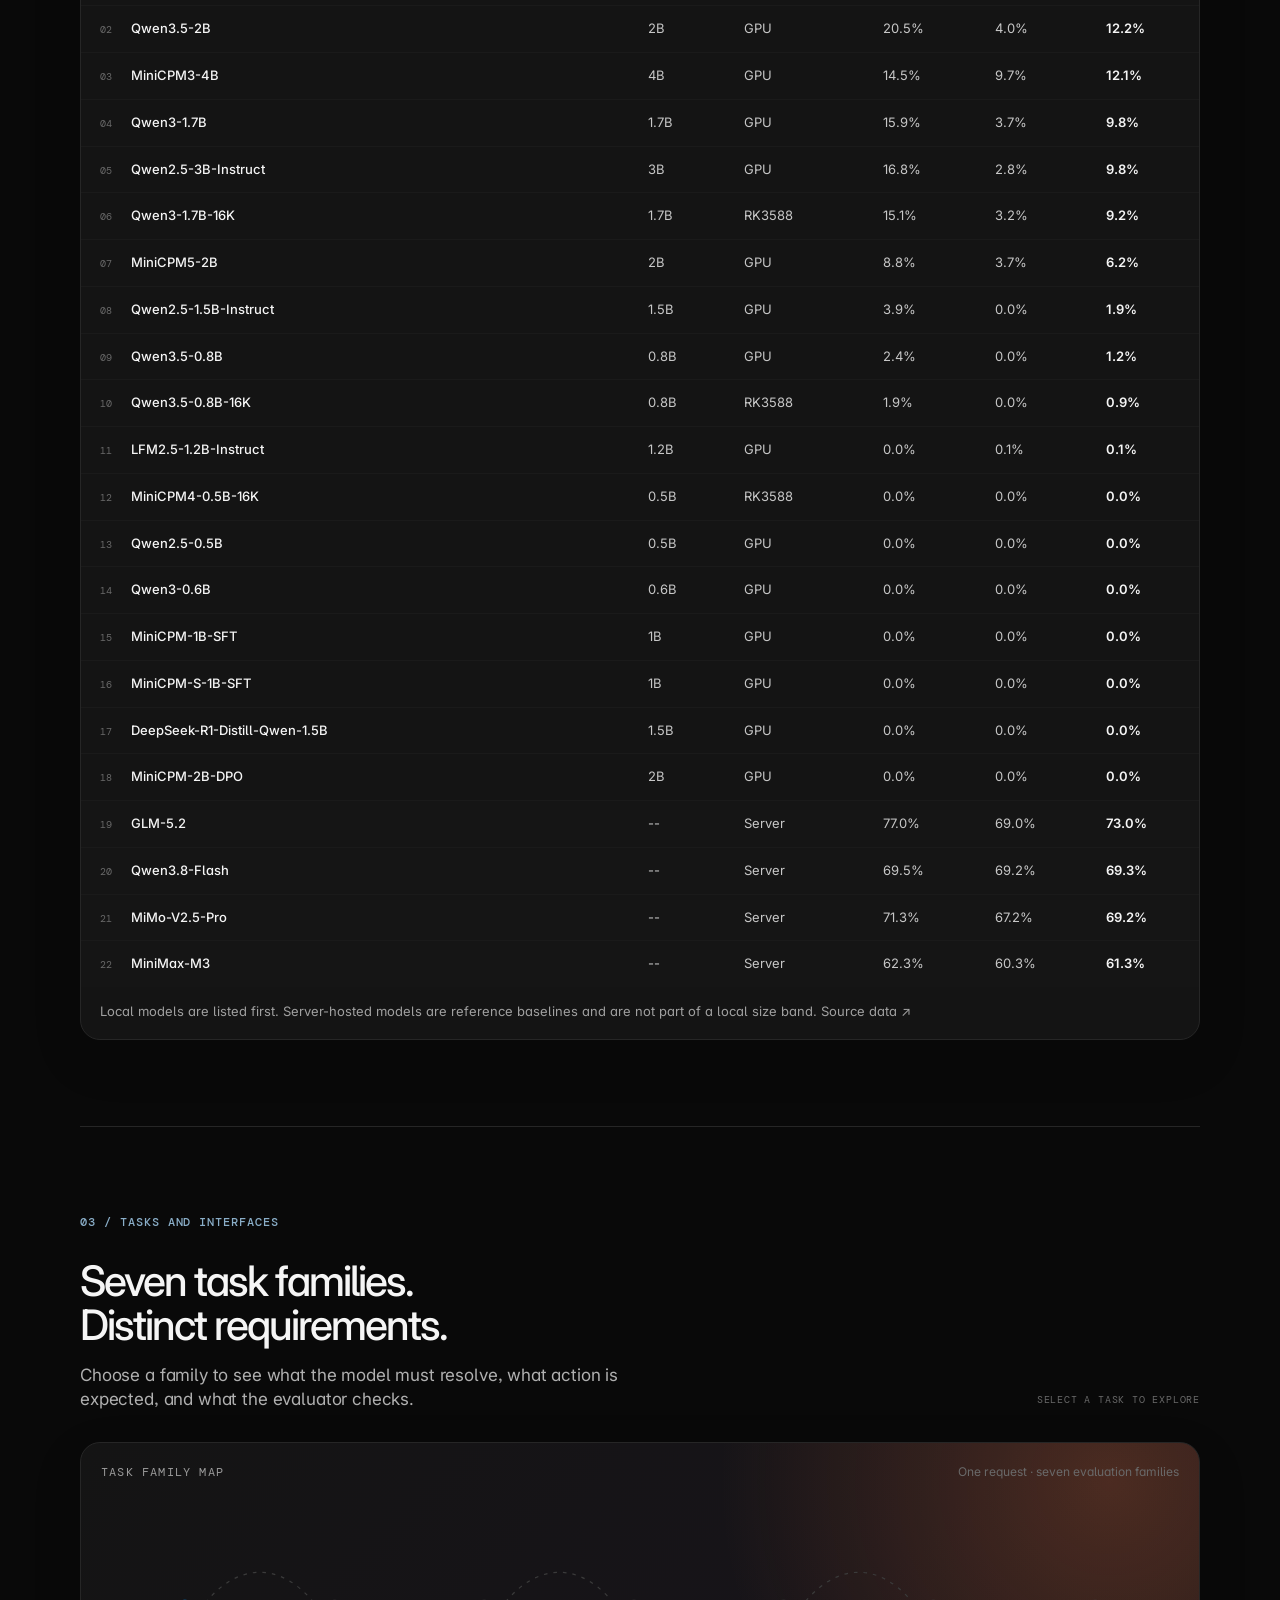
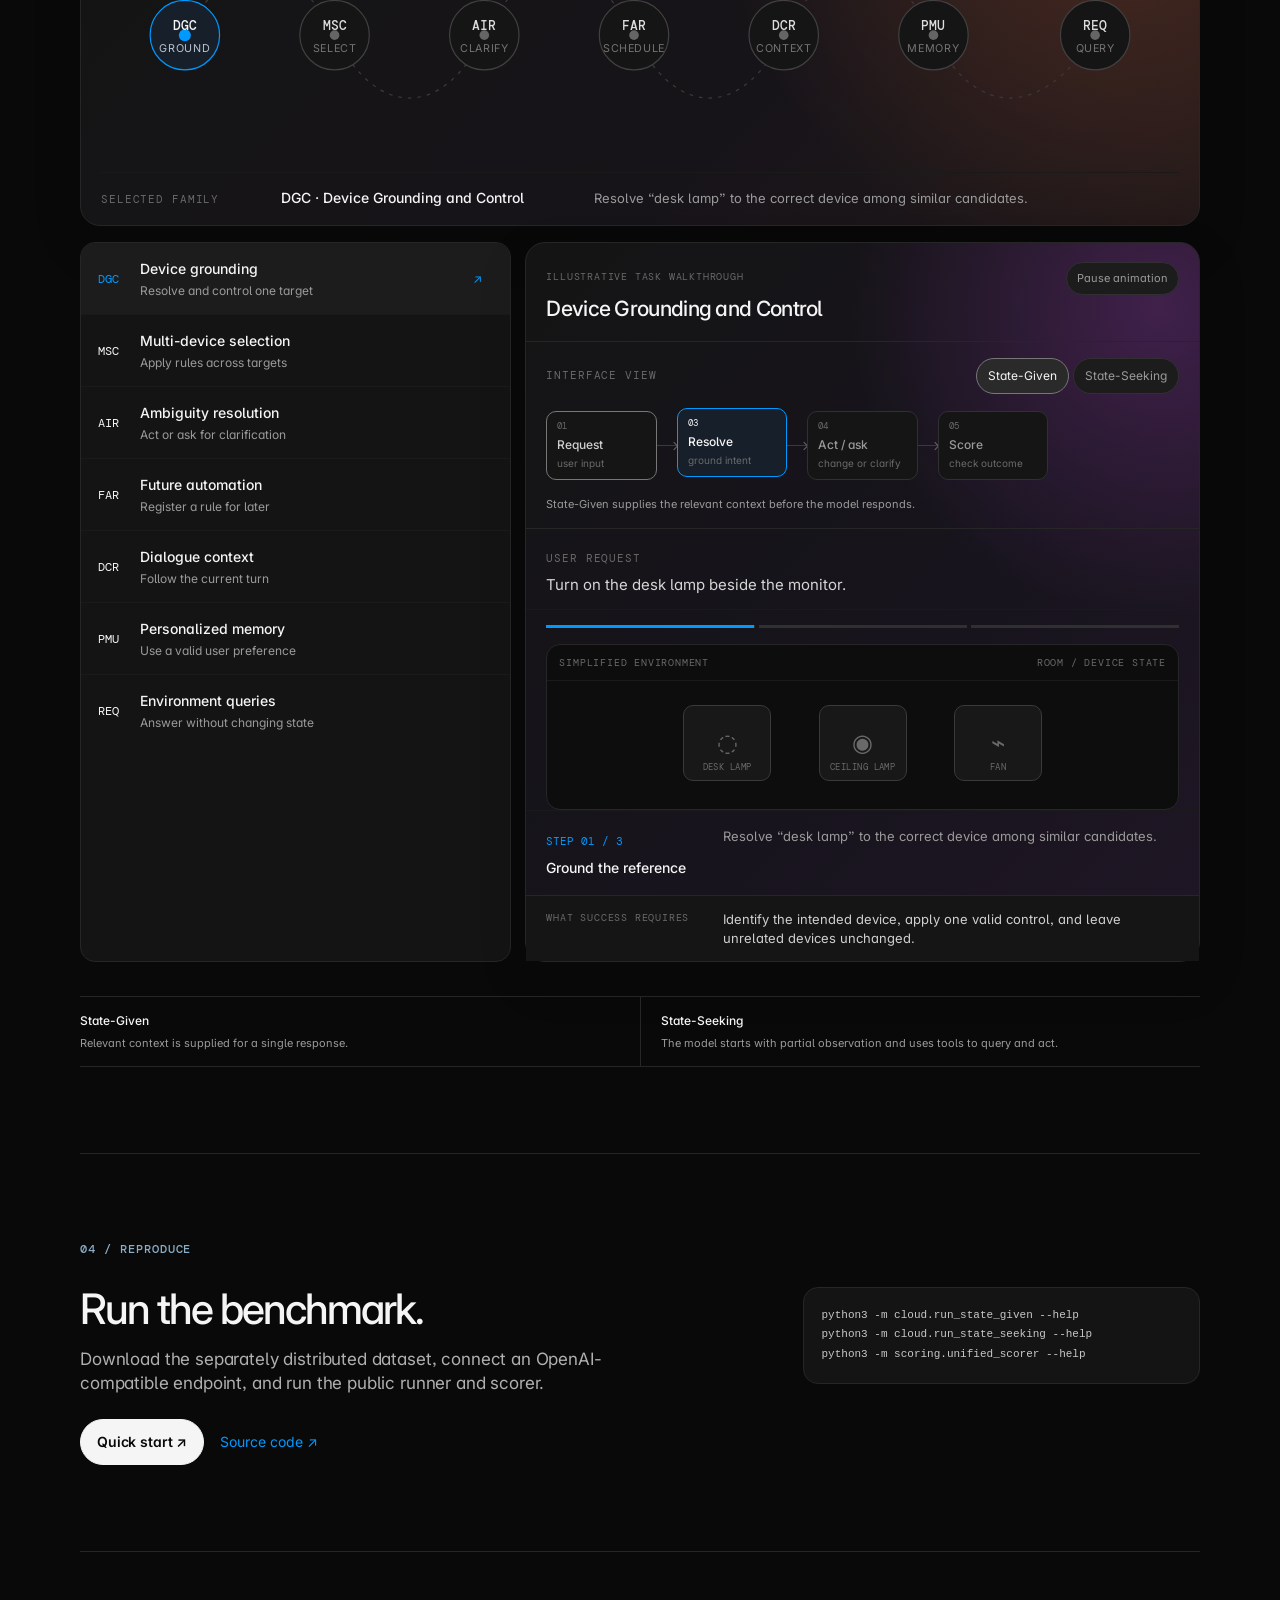
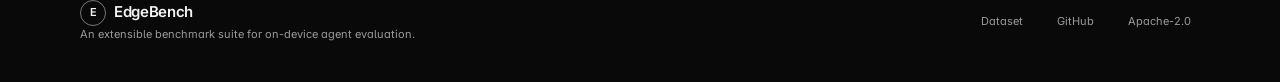
==== commit af6b62bf: "Refresh design system assets" ====
--- a/site/index.html
+++ b/site/index.html
@@ -6,7 +6,7 @@
   <meta name="description" content="EdgeBench evaluates small language models on practical agent tasks, starting with the bilingual EdgeBench-Home benchmark.">
   <meta name="theme-color" content="#090909">
   <title>EdgeBench — Evaluating small language models</title>
-  <link rel="stylesheet" href="style.css">
+  <link rel="stylesheet" href="style.css?v=12">
 </head>
 <body>
 <a class="skip" href="#main">Skip to content</a>
--- a/site/style.css
+++ b/site/style.css
@@ -470,3 +470,245 @@
 @media (prefers-reduced-motion: reduce) {
   .task-route { animation: none; }
 }
+
+/* Readability pass: enlarge content and controls while keeping display headings restrained. */
+body { font-size: 16px; line-height: 1.52; }
+.brand { font-size: 15px; }
+nav { font-size: 13px; }
+.eyebrow, .section-label, .panel-top, .table-head, .source-note, .card-label { font-size: 12px; }
+.hero-copy { font-size: 18px; }
+.hero-note { font-size: 14px; }
+.facts > div { min-height: 76px; padding: 16px 18px; }
+.facts b { font-size: 24px; }
+.facts span { font-size: 13px; }
+.lead { font-size: 17px; }
+.section-head p { font-size: 15px; }
+.release-head { font-size: 11px; }
+.release-head b { font-size: 13px; }
+.release dt, .release dd { font-size: 12px; }
+.button { min-height: 40px; padding: 10px 15px; font-size: 13px; }
+.button.small { min-height: 36px; padding: 8px 12px; font-size: 12px; }
+.link { font-size: 13px; }
+.trend-panel, .model-landscape, .analysis-panel { padding: 20px 20px 18px; }
+.legend { font-size: 13px; }
+.legend i { width: 15px; height: 4px; }
+.chart { height: 258px; margin-top: 20px; }
+.axis { font-size: 11px; }
+.group { width: 112px; gap: 6px; padding-bottom: 30px; }
+.bar { width: 21px; }
+.group label { font-size: 12px; }
+.group label small { font-size: 11px; }
+.chart-caption, .table-note { font-size: 13px; }
+.results-table-wrap { margin-top: 18px; }
+.table-head { padding: 16px 19px; }
+.filter { padding: 8px 12px; font-size: 12px; }
+.results-table { font-size: 13px; }
+.results-table th { padding: 13px 19px; font-size: 11px; }
+.results-table td { padding: 13px 19px; }
+.rank { width: 31px; font-size: 10px; }
+.table-note { padding: 0 19px 17px; }
+
+.tasks-intro { margin-bottom: 30px; }
+.task-hint, .demo-eyebrow, .scene-bar, .task-success > span { font-size: 10px; }
+.task-row { min-height: 72px; padding: 14px 17px; }
+.task-code { font-size: 11px; }
+.task-info strong { font-size: 14px; }
+.task-info small { font-size: 12px; }
+.task-arrow { font-size: 14px; }
+.demo-head { padding: 19px 20px 16px; }
+.demo-head h3 { font-size: 21px; }
+.walk-toggle { padding: 7px 10px; font-size: 11px; }
+.demo-prompt { padding: 15px 20px 14px; }
+.demo-prompt span { font-size: 11px; }
+.demo-prompt p { font-size: 15px; }
+.walk-steps { padding: 15px 20px 0; }
+.scene-canvas { margin: 16px 20px 0; min-height: 166px; }
+.scene-bar { padding: 10px 12px; }
+.scene-items { min-height: 124px; gap: 8%; padding: 18px; }
+.scene-device { width: 88px; height: 76px; }
+.scene-device small { font-size: 9px; }
+.walk-copy { grid-template-columns: 155px 1fr; gap: 22px; padding: 16px 20px 17px; }
+.walk-counter { font-size: 11px; }
+.walk-copy h4 { font-size: 14px; }
+.walk-copy p { font-size: 13px; }
+.task-success { grid-template-columns: 155px 1fr; gap: 22px; padding: 14px 20px; }
+.task-success p { font-size: 13px; }
+
+.band-summary { gap: 10px; margin-top: 12px; }
+.band-card { padding: 17px; }
+.band-card-head b { font-size: 16px; }
+.band-card-head small { font-size: 11px; }
+.band-bars { gap: 10px; margin-top: 19px; }
+.band-bars > span { grid-template-columns: 23px 1fr 43px; gap: 8px; }
+.band-bars i { font-size: 10px; }
+.band-bars em { height: 7px; }
+.band-bars strong { font-size: 11px; }
+.band-gap { margin-top: 17px; padding-top: 10px; font-size: 11px; }
+
+.interface-view { padding: 16px 20px 0; }
+.interface-view-head, .interface-note { font-size: 11px; }
+.interface-button { padding: 8px 11px; font-size: 12px; }
+.process-scroll { padding: 17px 0 12px; }
+.process-track { min-width: 580px; }
+.process-node { min-height: 60px; padding: 8px 10px; }
+.process-node b { font-size: 9px; }
+.process-node strong { font-size: 12px; }
+.process-node small { font-size: 10px; }
+.interface-note { padding: 5px 0 15px; }
+
+.landscape-controls { gap: 6px; }
+.landscape-metric, .analysis-toggle, .gap-filter { padding: 8px 11px; font-size: 12px; }
+.landscape-layout { gap: 22px; margin-top: 18px; }
+.landscape-axis, .landscape-axis-label { font-size: 11px; }
+.landscape-tooltip { max-width: 240px; padding: 10px 12px; font-size: 12px; }
+.landscape-reading > span, .reference-mini > span { font-size: 10px; }
+.landscape-reading strong { margin-top: 13px; font-size: 15px; }
+.landscape-reading p { font-size: 13px; }
+.reference-mini { padding-top: 19px; }
+.reference-bars { gap: 8px; margin-top: 11px; }
+.reference-row { grid-template-columns: 82px 1fr 38px; gap: 7px; }
+.reference-row label { font-size: 11px; }
+.reference-row b { font-size: 11px; }
+
+.analysis-legend { gap: 7px; margin-top: 17px; font-size: 12px; }
+.analysis-legend i { width: 10px; height: 10px; }
+.analysis-axis, .analysis-axis-label { font-size: 11px; }
+.analysis-value { font-size: 10px; }
+.gap-chart-wrap { max-height: 500px; margin-top: 7px; }
+.gap-model-label { font-size: 11px; }
+.gap-value { font-size: 10px; }
+
+.task-map-panel { margin-bottom: 16px; padding: 20px 20px 0; }
+.task-map-note { font-size: 12px; }
+.task-map-scroll { padding: 20px 0 10px; }
+.task-node-code { font-size: 11px; }
+.task-node-name { font-size: 9px; }
+.task-map-readout { grid-template-columns: 160px minmax(155px, .5fr) 1fr; gap: 20px; padding: 14px 0 17px; }
+.task-map-readout > span { font-size: 11px; }
+.task-map-readout strong { font-size: 14px; }
+.task-map-readout p { font-size: 13px; }
+
+@media (max-width: 760px) {
+  .hero-copy { font-size: 16px; }
+  .section-head p { font-size: 14px; }
+  .trend-panel, .model-landscape, .analysis-panel { padding: 18px 16px 16px; }
+  .chart { height: 228px; }
+  .results-table th { padding: 11px 16px; }
+  .results-table td { padding: 11px 16px; }
+  .table-head { padding: 14px 16px; }
+  .table-note { padding: 0 16px 15px; }
+  .task-row { min-height: 64px; padding: 13px 15px; }
+  .demo-head { padding: 17px 16px 14px; }
+  .demo-prompt { padding: 14px 16px 13px; }
+  .walk-steps { padding-left: 16px; padding-right: 16px; }
+  .scene-canvas { margin-left: 16px; margin-right: 16px; }
+  .walk-copy, .task-success { grid-template-columns: 1fr; gap: 8px; padding-left: 16px; padding-right: 16px; }
+  .interface-view { padding-left: 16px; padding-right: 16px; }
+  .task-map-panel { padding-left: 16px; padding-right: 16px; }
+  .task-map-readout { grid-template-columns: 1fr; gap: 7px; }
+}
+
+/* Framer-inspired visual alignment from DESIGN.md. */
+:root {
+  --surface: #141414;
+  --surface-2: #1c1c1c;
+  --hair: #262626;
+  --hair-soft: #1a1a1a;
+  --blue: #0099ff;
+  --magenta: #d44df0;
+  --violet: #6a4cf5;
+  --orange: #ff7a3d;
+  --coral: #ff5577;
+}
+
+.topbar { border-bottom-color: var(--hair); }
+.brand { letter-spacing: -.35px; }
+.mark { width: 26px; height: 26px; border-color: #777; border-radius: 999px; }
+nav a { padding: 7px 9px; border-radius: 999px; transition: color .2s ease, background .2s ease; }
+nav a:hover { background: var(--surface-2); color: var(--ink); }
+
+.hero { position: relative; padding-top: 82px; padding-bottom: 64px; overflow: hidden; }
+.hero::after {
+  content: "";
+  position: absolute;
+  right: -120px;
+  bottom: -155px;
+  width: 430px;
+  height: 300px;
+  border-radius: 50%;
+  background: radial-gradient(circle, rgba(106, 76, 245, .18), rgba(106, 76, 245, 0) 68%);
+  filter: blur(8px);
+  pointer-events: none;
+}
+.hero h1 { position: relative; z-index: 1; max-width: 820px; font-size: clamp(42px, 5.2vw, 62px); letter-spacing: -3.5px; }
+.hero-copy, .hero-note, .hero-actions { position: relative; z-index: 1; }
+.hero-copy { max-width: 660px; line-height: 1.4; letter-spacing: -.18px; }
+.hero-actions { gap: 20px; margin-top: 30px; }
+.button { min-height: 42px; padding: 11px 16px; border-radius: 999px; font-size: 14px; letter-spacing: -.14px; }
+.button.small { min-height: 38px; padding: 10px 14px; font-size: 13px; }
+.link { font-size: 14px; }
+
+.facts { gap: 8px; border-bottom: 0; }
+.facts > div, .facts > div:last-child { min-height: 84px; padding: 19px 20px; border: 1px solid var(--hair); border-radius: 12px; background: var(--surface); }
+.facts > div:nth-child(2) { background: linear-gradient(145deg, #141414 0%, rgba(106, 76, 245, .2) 155%); }
+.facts > div:nth-child(4) { background: linear-gradient(145deg, #141414 0%, rgba(255, 122, 61, .16) 155%); }
+.facts b { font-size: 25px; }
+.facts span { margin-top: 5px; }
+
+.section { padding: 86px 0; }
+.section-label { margin-bottom: 28px; color: #8aaec8; font-weight: 500; }
+.section h2 { font-size: clamp(31px, 3.4vw, 42px); letter-spacing: -2px; }
+.lead { max-width: 590px; line-height: 1.4; letter-spacing: -.15px; }
+.two-col { gap: 60px; }
+.release { padding: 23px; border: 1px solid var(--hair); border-radius: 20px; background: var(--surface); }
+.release-head { padding: 0 0 16px; border-bottom-color: var(--hair); }
+.release dl > div { padding: 14px 0; }
+
+.trend-panel, .model-landscape, .analysis-panel, .task-map-panel, .results-table-wrap, .task-demo {
+  border-radius: 20px;
+  border-color: var(--hair);
+  box-shadow: 0 18px 50px rgba(0, 0, 0, .14);
+}
+.trend-panel { background: radial-gradient(circle at 92% 8%, rgba(106, 76, 245, .24), transparent 35%), linear-gradient(135deg, #141414 0%, #151418 72%, #21172a 145%); }
+.model-landscape { background: radial-gradient(circle at 94% 4%, rgba(106, 76, 245, .25), transparent 35%), linear-gradient(135deg, #141414 0%, #16151b 60%, #21172a 145%); }
+.analysis-panel { background: var(--surface); }
+.task-map-panel { background: radial-gradient(circle at 92% 10%, rgba(255, 122, 61, .22), transparent 36%), linear-gradient(135deg, #141414 0%, #171419 62%, #281b18 145%); }
+.task-demo { background: radial-gradient(circle at 94% 9%, rgba(212, 77, 240, .22), transparent 34%), linear-gradient(135deg, #141414 0%, #17141d 56%, #28182d 145%); }
+.panel-top, .table-head { letter-spacing: .1em; }
+.chart-caption, .table-note { color: #a0a0a0; }
+.table-head { background: rgba(28, 28, 28, .46); }
+.results-table-wrap { overflow: hidden; background: var(--surface); }
+
+.band-summary { gap: 12px; margin-top: 14px; }
+.band-card { min-height: 176px; padding: 19px; border-radius: 15px; border-color: var(--hair); background: var(--surface); transition: transform .2s ease, border-color .2s ease, background .2s ease; }
+.band-card:nth-child(2) { background: radial-gradient(circle at 95% 8%, rgba(106, 76, 245, .25), transparent 42%), linear-gradient(145deg, #141414 0%, #21172a 150%); }
+.band-card:nth-child(3) { background: radial-gradient(circle at 95% 8%, rgba(255, 122, 61, .23), transparent 42%), linear-gradient(145deg, #141414 0%, #281b18 150%); }
+.band-card:hover, .band-card:focus-visible { transform: translateY(-2px); }
+.band-card-head b { font-size: 18px; }
+
+.landscape-chart-wrap, .gap-chart-wrap { border-radius: 14px; }
+.landscape-metric, .analysis-toggle, .gap-filter, .interface-button, .walk-toggle, .filter {
+  border-radius: 999px;
+  background: var(--surface-2);
+  border-color: #303030;
+}
+.landscape-metric.active, .analysis-toggle.active, .gap-filter.active, .interface-button.active, .filter.active { background: #2a2a2a; border-color: #777; }
+.process-node { border-radius: 10px; }
+.scene-canvas { border-radius: 14px; }
+.scene-device { border-radius: 10px; }
+.task-row { padding-left: 17px; padding-right: 17px; }
+.task-list { border-radius: 15px; overflow: hidden; }
+.task-row:hover, .task-row.selected { background: var(--surface-2); }
+.code { border-radius: 15px; background: var(--surface); }
+footer { padding-top: 48px; }
+
+@media (max-width: 760px) {
+  .hero { padding-top: 62px; padding-bottom: 50px; }
+  .hero h1 { font-size: 43px; letter-spacing: -2.5px; }
+  .facts { gap: 7px; }
+  .facts > div, .facts > div:last-child { min-height: 78px; padding: 16px; border-radius: 10px; }
+  .section { padding: 64px 0; }
+  .release { margin-top: 30px; padding: 19px; border-radius: 16px; }
+  .trend-panel, .model-landscape, .analysis-panel, .task-map-panel, .results-table-wrap, .task-demo { border-radius: 16px; }
+  .band-card { min-height: 0; border-radius: 12px; }
+}
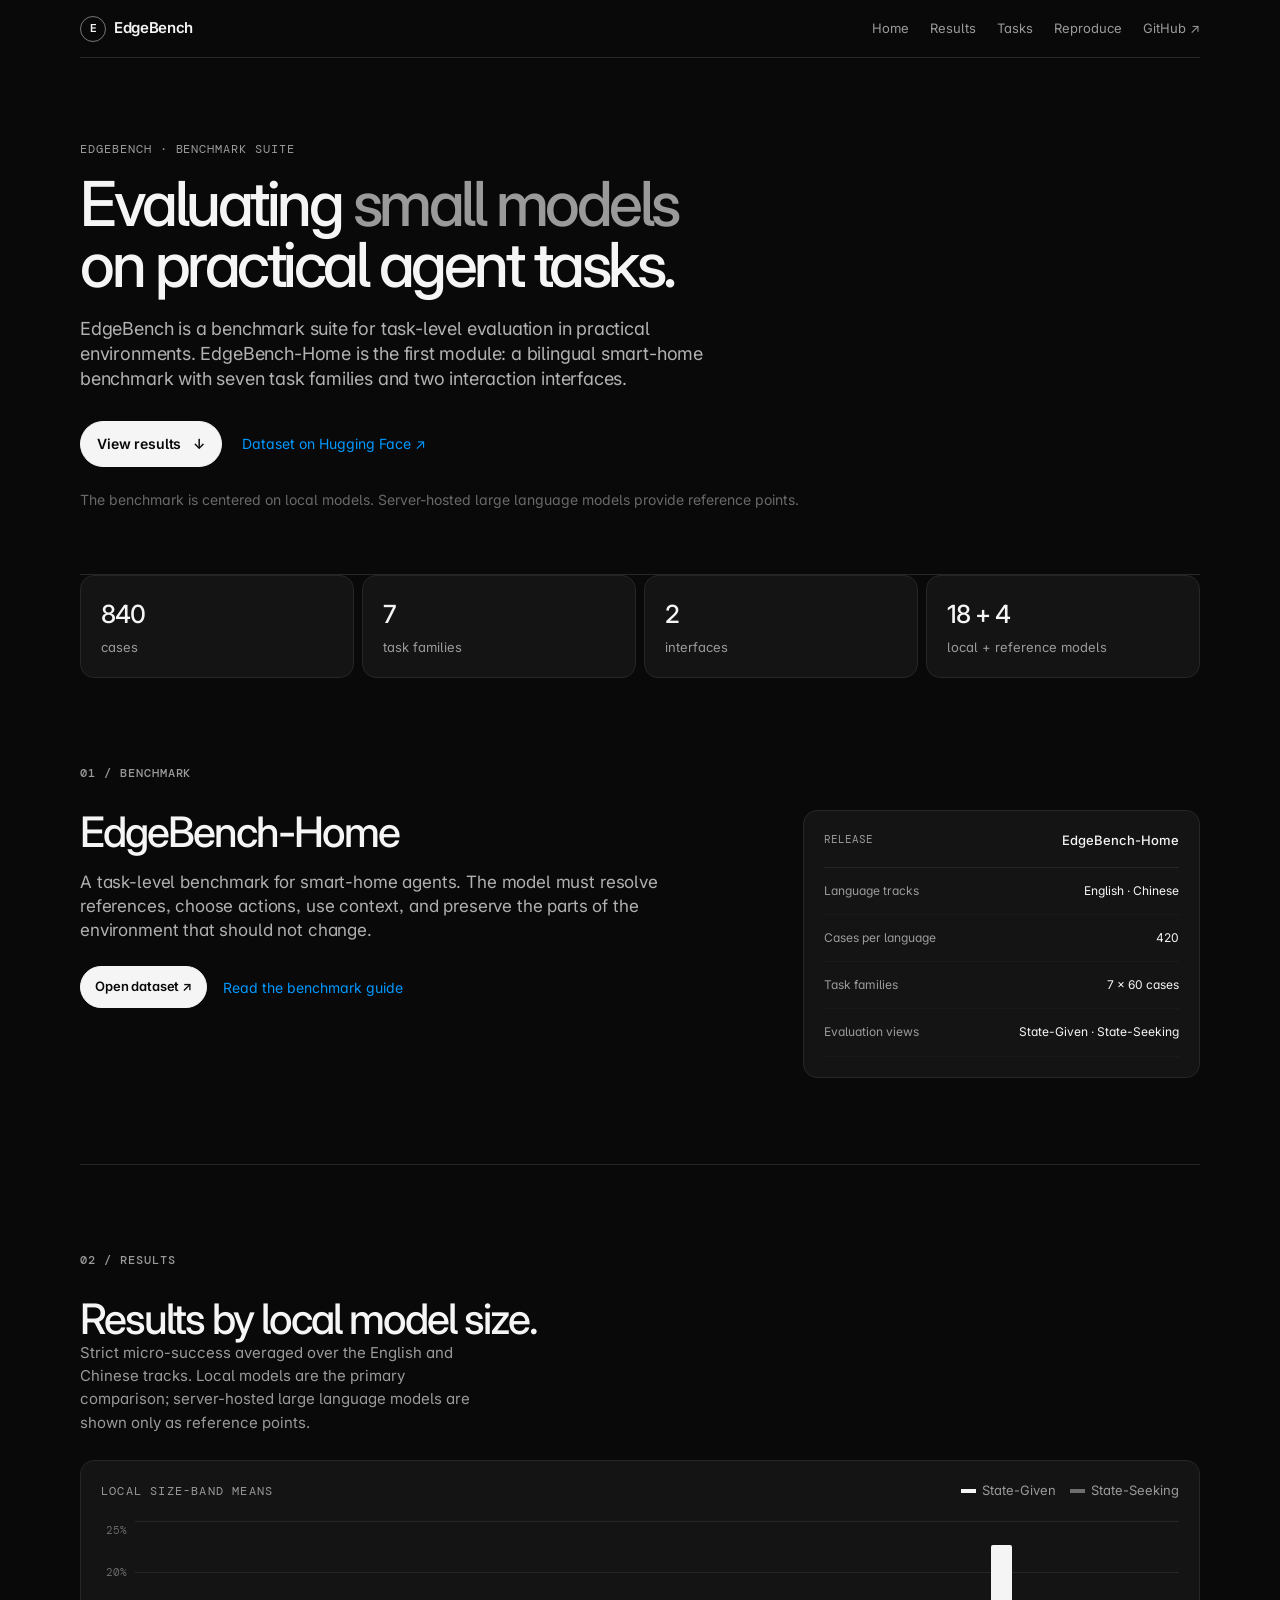
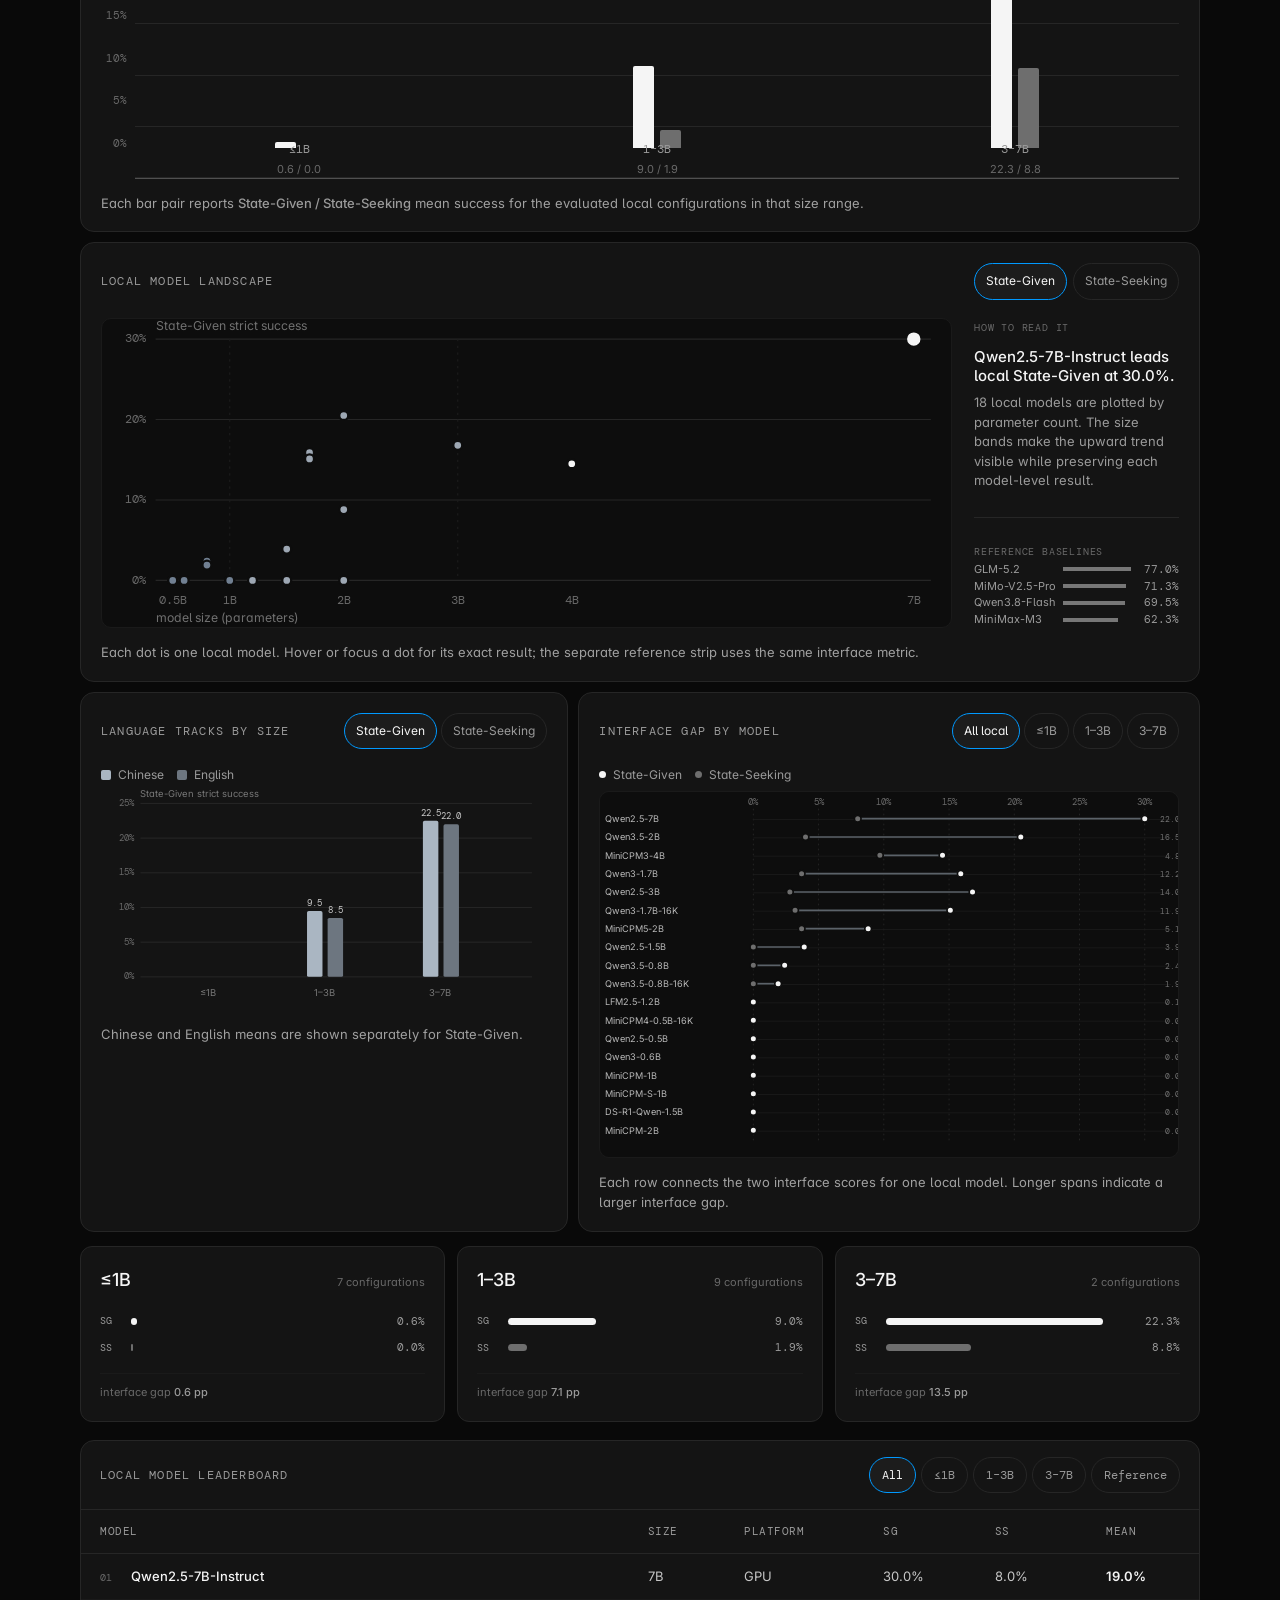
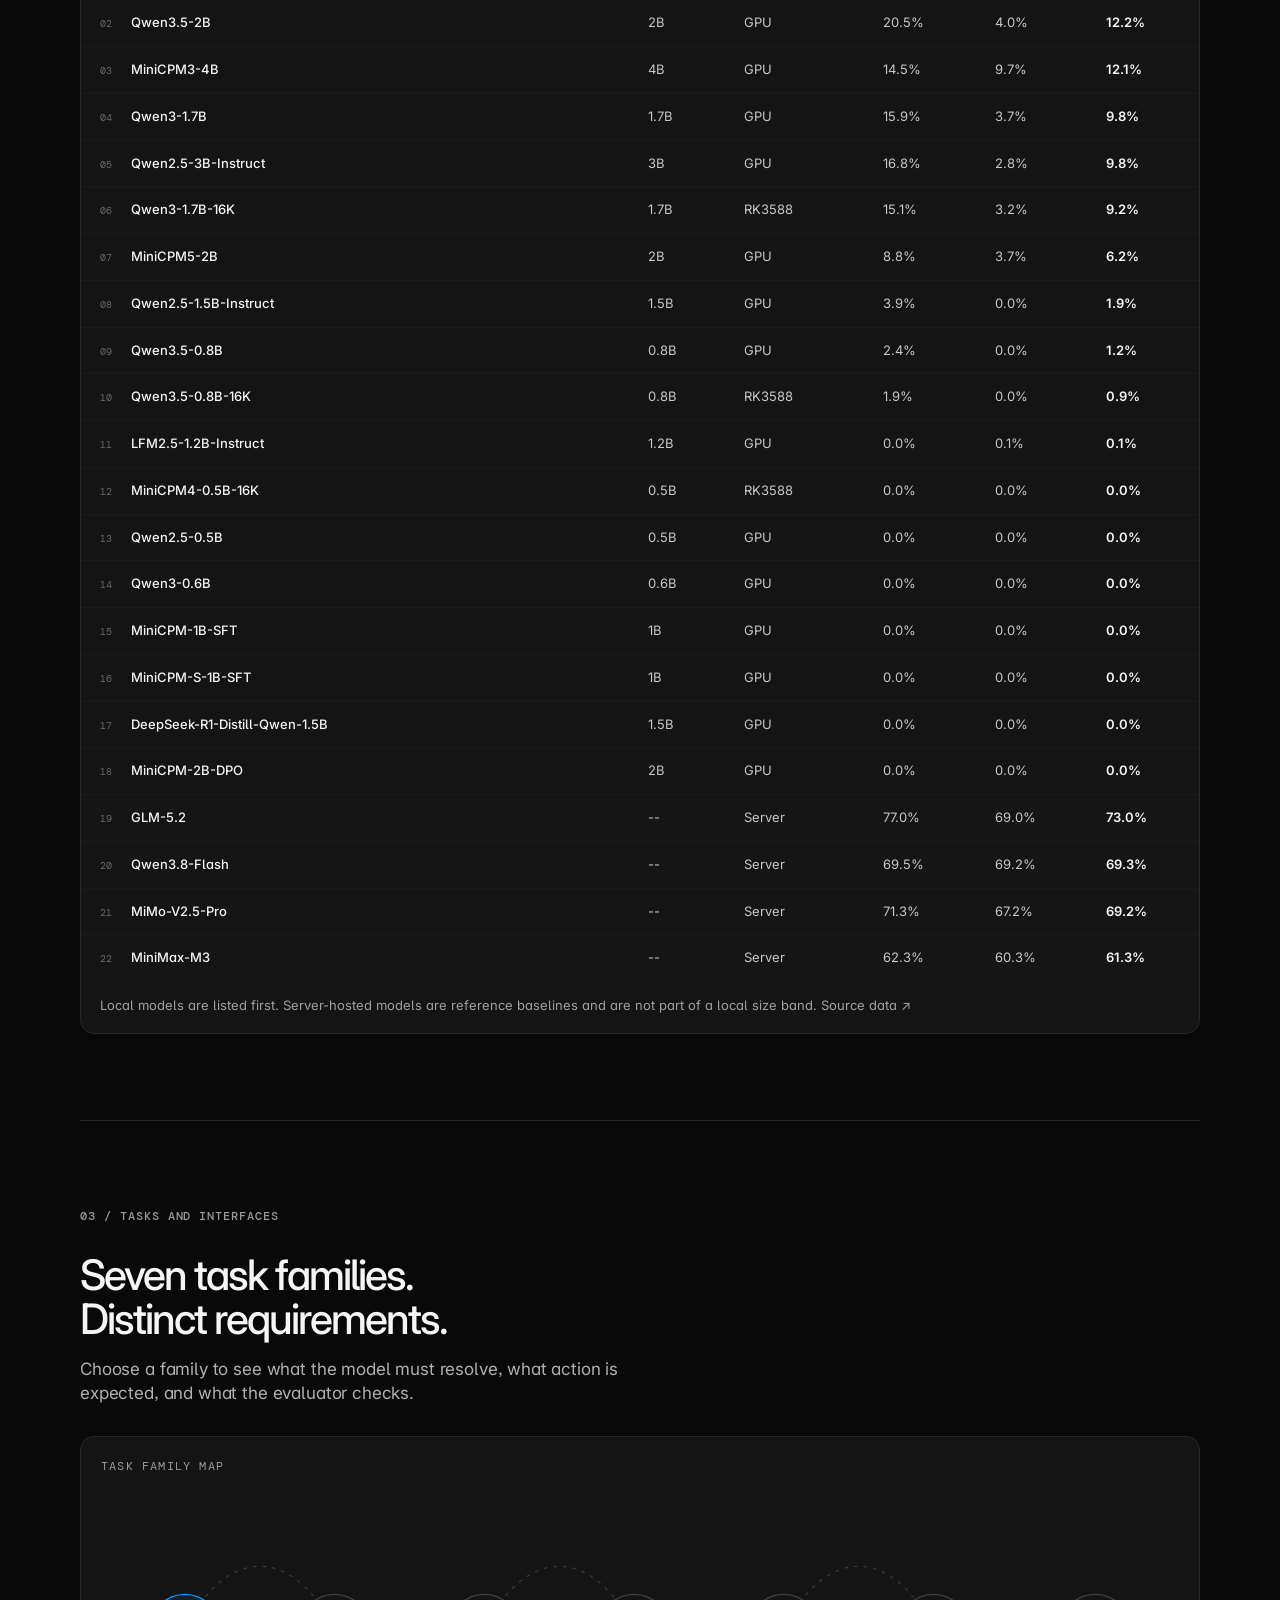
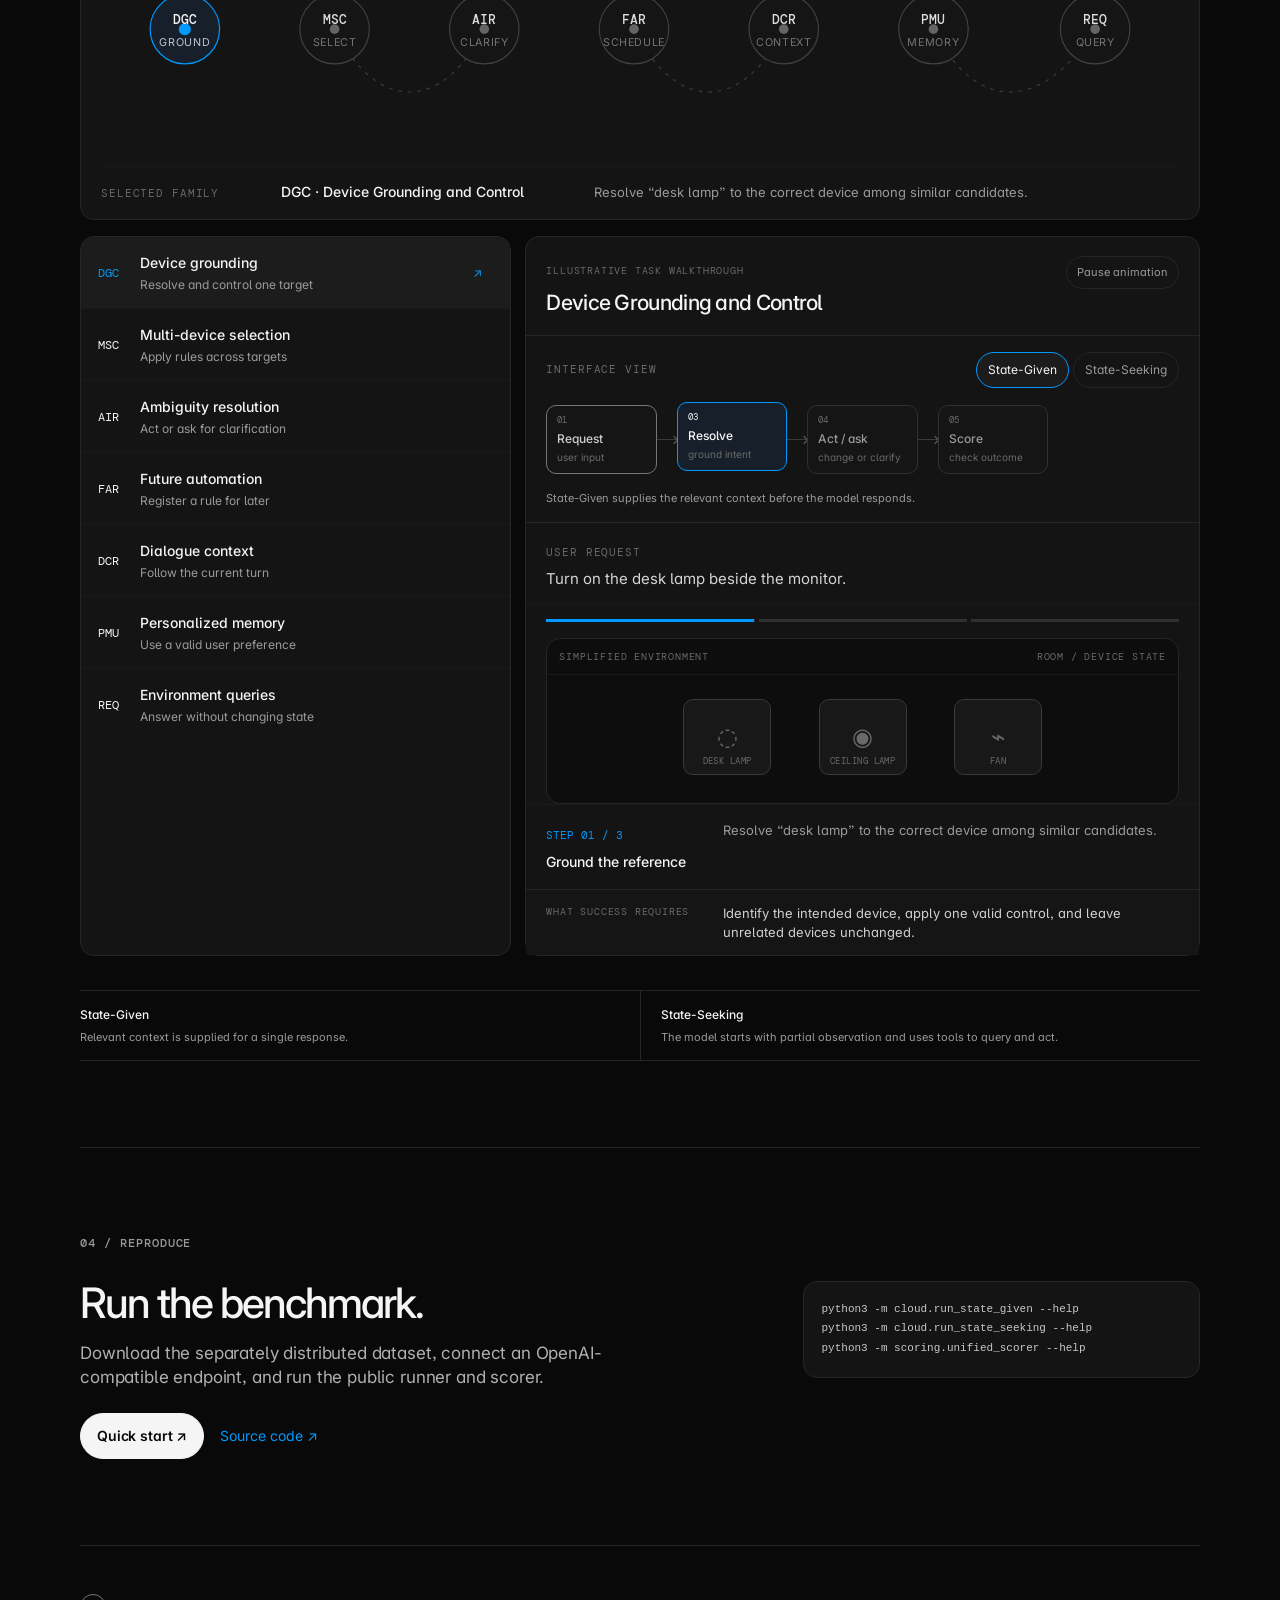
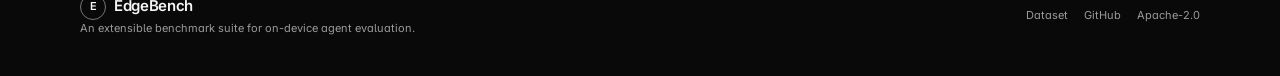
==== commit af7ca881: "Simplify and unify site UI" ====
--- a/site/index.html
+++ b/site/index.html
@@ -6,7 +6,7 @@
   <meta name="description" content="EdgeBench evaluates small language models on practical agent tasks, starting with the bilingual EdgeBench-Home benchmark.">
   <meta name="theme-color" content="#090909">
   <title>EdgeBench — Evaluating small language models</title>
-  <link rel="stylesheet" href="style.css?v=12">
+  <link rel="stylesheet" href="style.css?v=13">
 </head>
 <body>
 <a class="skip" href="#main">Skip to content</a>
@@ -21,15 +21,14 @@
   </section>
   <section class="facts" aria-label="Benchmark facts"><div><b>840</b><span>cases</span></div><div><b>7</b><span>task families</span></div><div><b>2</b><span>interfaces</span></div><div><b>18 + 4</b><span>local + reference models</span></div></section>
   <section id="home" class="section intro"><div class="section-label">01 / BENCHMARK</div><div class="two-col"><div><h2>EdgeBench-Home</h2><p class="lead">A task-level benchmark for smart-home agents. The model must resolve references, choose actions, use context, and preserve the parts of the environment that should not change.</p><div class="actions"><a class="button small" href="https://huggingface.co/datasets/chico-research/EdgeBench-Home">Open dataset ↗</a><a class="link" href="https://github.com/Chico-Future/EdgeBench/tree/main/benchmarks/home">Read the benchmark guide</a></div></div><div class="release"><div class="release-head"><span>RELEASE</span><b>EdgeBench-Home</b></div><dl><div><dt>Language tracks</dt><dd>English · Chinese</dd></div><div><dt>Cases per language</dt><dd>420</dd></div><div><dt>Task families</dt><dd>7 × 60 cases</dd></div><div><dt>Evaluation views</dt><dd>State-Given · State-Seeking</dd></div></dl></div></div></section>
-  <section id="results" class="section results"><div class="section-label">02 / RESULTS</div><div class="section-head"><div><h2>Results by local model size.</h2><p>Strict micro-success averaged over the English and Chinese tracks. Local models are the primary comparison; server-hosted large language models are shown only as reference points.</p></div><div class="source-note">PAPER EVALUATION RELEASE<br>420 cases / language</div></div><div class="trend-panel"><div class="panel-top"><span>LOCAL SIZE-BAND MEANS</span><span class="legend"><i></i>State-Given <i class="gray"></i>State-Seeking</span></div><div class="chart"><div class="axis"><span>25%</span><span>20%</span><span>15%</span><span>10%</span><span>5%</span><span>0%</span></div><div class="plot"><div class="gridline"></div><div class="gridline"></div><div class="gridline"></div><div class="gridline"></div><div class="gridline"></div><div class="gridline"></div><div class="group"><div class="bar sg" style="height:2.4%" title="State-Given 0.6%"></div><div class="bar ss" style="height:0%" title="State-Seeking 0.0%"></div><label>≤1B<small>0.6 / 0.0</small></label></div><div class="group"><div class="bar sg" style="height:36%" title="State-Given 9.0%"></div><div class="bar ss" style="height:7.6%" title="State-Seeking 1.9%"></div><label>1–3B<small>9.0 / 1.9</small></label></div><div class="group"><div class="bar sg" style="height:89.2%" title="State-Given 22.3%"></div><div class="bar ss" style="height:35.2%" title="State-Seeking 8.8%"></div><label>3–7B<small>22.3 / 8.8</small></label></div></div></div><p class="chart-caption">Each bar pair reports <b>State-Given / State-Seeking</b> mean success for the evaluated local configurations in that size range.</p></div><div class="model-landscape"><div class="panel-top"><span>LOCAL MODEL LANDSCAPE</span><div class="landscape-controls" role="group" aria-label="Choose interface metric"><button class="landscape-metric active" data-landscape-metric="sg" type="button">State-Given</button><button class="landscape-metric" data-landscape-metric="ss" type="button">State-Seeking</button></div></div><div class="landscape-layout"><div class="landscape-chart-wrap"><svg id="landscape-chart" viewBox="0 0 760 276" role="img" aria-labelledby="landscape-title landscape-desc"><title id="landscape-title">Local model success by parameter count</title><desc id="landscape-desc">Each point represents one evaluated local model. Horizontal position shows parameter count and vertical position shows strict micro-success.</desc></svg><div id="landscape-tooltip" class="landscape-tooltip" hidden></div></div><aside class="landscape-reading"><span>HOW TO READ IT</span><strong id="landscape-head">Small models remain tightly clustered near zero.</strong><p id="landscape-copy">The plot shows every local configuration. The reference models are kept in a separate strip so the small-model comparison remains readable.</p><div class="reference-mini"><span>REFERENCE BASELINES</span><div id="reference-bars"></div></div></aside></div><p class="chart-caption">Each dot is one local model. Hover or focus a dot for its exact result; the separate reference strip uses the same interface metric.</p></div><div class="analysis-grid"><div class="analysis-panel"><div class="panel-top"><span>LANGUAGE TRACKS BY SIZE</span><div class="analysis-controls" role="group" aria-label="Choose language chart metric"><button class="analysis-toggle active" data-language-metric="sg" type="button">State-Given</button><button class="analysis-toggle" data-language-metric="ss" type="button">State-Seeking</button></div></div><div class="analysis-legend"><i class="cn"></i>Chinese <i class="en"></i>English</div><svg id="language-chart" viewBox="0 0 520 258" role="img" aria-labelledby="language-title language-desc"><title id="language-title">Chinese and English success by local model size</title><desc id="language-desc">Grouped bars compare the Chinese and English tracks for each local model size band.</desc></svg><p id="language-caption" class="chart-caption">Chinese and English means are shown separately for the selected interface.</p></div><div class="analysis-panel gap-panel"><div class="panel-top"><span>INTERFACE GAP BY MODEL</span><div class="analysis-controls" role="group" aria-label="Filter interface gap chart"><button class="gap-filter active" data-gap-filter="all" type="button">All local</button><button class="gap-filter" data-gap-filter="≤1B" type="button">≤1B</button><button class="gap-filter" data-gap-filter="1--3B" type="button">1–3B</button><button class="gap-filter" data-gap-filter="3--7B" type="button">3–7B</button></div></div><div class="analysis-legend"><i class="sg-dot"></i>State-Given <i class="ss-dot"></i>State-Seeking</div><div class="gap-chart-wrap"><svg id="gap-chart" viewBox="0 0 720 250" role="img" aria-labelledby="gap-title gap-desc"><title id="gap-title">State-Given and State-Seeking results by local model</title><desc id="gap-desc">Each row connects a model's State-Seeking and State-Given scores, showing the interface gap.</desc></svg><div id="gap-tooltip" class="landscape-tooltip" hidden></div></div><p class="chart-caption">Each row connects the two interface scores for one local model. Longer spans indicate a larger interface gap.</p></div></div><div class="band-summary" aria-label="Size-band comparison"><button class="band-card" data-band-filter="≤1B"><span class="band-card-head"><b>≤1B</b><small>7 configurations</small></span><span class="band-bars"><span><i>SG</i><em style="width:2.4%"></em><strong>0.6%</strong></span><span><i>SS</i><em class="ss" style="width:0%"></em><strong>0.0%</strong></span></span><span class="band-gap">interface gap <b>0.6 pp</b></span></button><button class="band-card" data-band-filter="1--3B"><span class="band-card-head"><b>1–3B</b><small>9 configurations</small></span><span class="band-bars"><span><i>SG</i><em style="width:36%"></em><strong>9.0%</strong></span><span><i>SS</i><em class="ss" style="width:7.6%"></em><strong>1.9%</strong></span></span><span class="band-gap">interface gap <b>7.1 pp</b></span></button><button class="band-card" data-band-filter="3--7B"><span class="band-card-head"><b>3–7B</b><small>2 configurations</small></span><span class="band-bars"><span><i>SG</i><em style="width:89.2%"></em><strong>22.3%</strong></span><span><i>SS</i><em class="ss" style="width:35.2%"></em><strong>8.8%</strong></span></span><span class="band-gap">interface gap <b>13.5 pp</b></span></button></div><div class="results-table-wrap"><div class="table-head"><span>LOCAL MODEL LEADERBOARD</span><div class="filters"><button class="filter active" data-filter="all">All</button><button class="filter" data-filter="≤1B">≤1B</button><button class="filter" data-filter="1--3B">1–3B</button><button class="filter" data-filter="3--7B">3–7B</button><button class="filter" data-filter="Server">Reference</button></div></div><table class="results-table"><thead><tr><th>Model</th><th>Size</th><th>Platform</th><th>SG</th><th>SS</th><th>Mean</th></tr></thead><tbody id="model-rows"></tbody></table><p class="table-note">Local models are listed first. Server-hosted models are reference baselines and are not part of a local size band. <a href="data/results.json">Source data ↗</a></p></div></section>
+  <section id="results" class="section results"><div class="section-label">02 / RESULTS</div><div class="section-head"><div><h2>Results by local model size.</h2><p>Strict micro-success averaged over the English and Chinese tracks. Local models are the primary comparison; server-hosted large language models are shown only as reference points.</p></div></div><div class="trend-panel"><div class="panel-top"><span>LOCAL SIZE-BAND MEANS</span><span class="legend"><i></i>State-Given <i class="gray"></i>State-Seeking</span></div><div class="chart"><div class="axis"><span>25%</span><span>20%</span><span>15%</span><span>10%</span><span>5%</span><span>0%</span></div><div class="plot"><div class="gridline"></div><div class="gridline"></div><div class="gridline"></div><div class="gridline"></div><div class="gridline"></div><div class="gridline"></div><div class="group"><div class="bar sg" style="height:2.4%" title="State-Given 0.6%"></div><div class="bar ss" style="height:0%" title="State-Seeking 0.0%"></div><label>≤1B<small>0.6 / 0.0</small></label></div><div class="group"><div class="bar sg" style="height:36%" title="State-Given 9.0%"></div><div class="bar ss" style="height:7.6%" title="State-Seeking 1.9%"></div><label>1–3B<small>9.0 / 1.9</small></label></div><div class="group"><div class="bar sg" style="height:89.2%" title="State-Given 22.3%"></div><div class="bar ss" style="height:35.2%" title="State-Seeking 8.8%"></div><label>3–7B<small>22.3 / 8.8</small></label></div></div></div><p class="chart-caption">Each bar pair reports <b>State-Given / State-Seeking</b> mean success for the evaluated local configurations in that size range.</p></div><div class="model-landscape"><div class="panel-top"><span>LOCAL MODEL LANDSCAPE</span><div class="landscape-controls" role="group" aria-label="Choose interface metric"><button class="landscape-metric active" data-landscape-metric="sg" type="button">State-Given</button><button class="landscape-metric" data-landscape-metric="ss" type="button">State-Seeking</button></div></div><div class="landscape-layout"><div class="landscape-chart-wrap"><svg id="landscape-chart" viewBox="0 0 760 276" role="img" aria-labelledby="landscape-title landscape-desc"><title id="landscape-title">Local model success by parameter count</title><desc id="landscape-desc">Each point represents one evaluated local model. Horizontal position shows parameter count and vertical position shows strict micro-success.</desc></svg><div id="landscape-tooltip" class="landscape-tooltip" hidden></div></div><aside class="landscape-reading"><span>HOW TO READ IT</span><strong id="landscape-head">Small models remain tightly clustered near zero.</strong><p id="landscape-copy">The plot shows every local configuration. The reference models are kept in a separate strip so the small-model comparison remains readable.</p><div class="reference-mini"><span>REFERENCE BASELINES</span><div id="reference-bars"></div></div></aside></div><p class="chart-caption">Each dot is one local model. Hover or focus a dot for its exact result; the separate reference strip uses the same interface metric.</p></div><div class="analysis-grid"><div class="analysis-panel"><div class="panel-top"><span>LANGUAGE TRACKS BY SIZE</span><div class="analysis-controls" role="group" aria-label="Choose language chart metric"><button class="analysis-toggle active" data-language-metric="sg" type="button">State-Given</button><button class="analysis-toggle" data-language-metric="ss" type="button">State-Seeking</button></div></div><div class="analysis-legend"><i class="cn"></i>Chinese <i class="en"></i>English</div><svg id="language-chart" viewBox="0 0 520 258" role="img" aria-labelledby="language-title language-desc"><title id="language-title">Chinese and English success by local model size</title><desc id="language-desc">Grouped bars compare the Chinese and English tracks for each local model size band.</desc></svg><p id="language-caption" class="chart-caption">Chinese and English means are shown separately for the selected interface.</p></div><div class="analysis-panel gap-panel"><div class="panel-top"><span>INTERFACE GAP BY MODEL</span><div class="analysis-controls" role="group" aria-label="Filter interface gap chart"><button class="gap-filter active" data-gap-filter="all" type="button">All local</button><button class="gap-filter" data-gap-filter="≤1B" type="button">≤1B</button><button class="gap-filter" data-gap-filter="1--3B" type="button">1–3B</button><button class="gap-filter" data-gap-filter="3--7B" type="button">3–7B</button></div></div><div class="analysis-legend"><i class="sg-dot"></i>State-Given <i class="ss-dot"></i>State-Seeking</div><div class="gap-chart-wrap"><svg id="gap-chart" viewBox="0 0 720 250" role="img" aria-labelledby="gap-title gap-desc"><title id="gap-title">State-Given and State-Seeking results by local model</title><desc id="gap-desc">Each row connects a model's State-Seeking and State-Given scores, showing the interface gap.</desc></svg><div id="gap-tooltip" class="landscape-tooltip" hidden></div></div><p class="chart-caption">Each row connects the two interface scores for one local model. Longer spans indicate a larger interface gap.</p></div></div><div class="band-summary" aria-label="Size-band comparison"><button class="band-card" data-band-filter="≤1B"><span class="band-card-head"><b>≤1B</b><small>7 configurations</small></span><span class="band-bars"><span><i>SG</i><em style="width:2.4%"></em><strong>0.6%</strong></span><span><i>SS</i><em class="ss" style="width:0%"></em><strong>0.0%</strong></span></span><span class="band-gap">interface gap <b>0.6 pp</b></span></button><button class="band-card" data-band-filter="1--3B"><span class="band-card-head"><b>1–3B</b><small>9 configurations</small></span><span class="band-bars"><span><i>SG</i><em style="width:36%"></em><strong>9.0%</strong></span><span><i>SS</i><em class="ss" style="width:7.6%"></em><strong>1.9%</strong></span></span><span class="band-gap">interface gap <b>7.1 pp</b></span></button><button class="band-card" data-band-filter="3--7B"><span class="band-card-head"><b>3–7B</b><small>2 configurations</small></span><span class="band-bars"><span><i>SG</i><em style="width:89.2%"></em><strong>22.3%</strong></span><span><i>SS</i><em class="ss" style="width:35.2%"></em><strong>8.8%</strong></span></span><span class="band-gap">interface gap <b>13.5 pp</b></span></button></div><div class="results-table-wrap"><div class="table-head"><span>LOCAL MODEL LEADERBOARD</span><div class="filters"><button class="filter active" data-filter="all">All</button><button class="filter" data-filter="≤1B">≤1B</button><button class="filter" data-filter="1--3B">1–3B</button><button class="filter" data-filter="3--7B">3–7B</button><button class="filter" data-filter="Server">Reference</button></div></div><table class="results-table"><thead><tr><th>Model</th><th>Size</th><th>Platform</th><th>SG</th><th>SS</th><th>Mean</th></tr></thead><tbody id="model-rows"></tbody></table><p class="table-note">Local models are listed first. Server-hosted models are reference baselines and are not part of a local size band. <a href="data/results.json">Source data ↗</a></p></div></section>
   <section id="tasks" class="section tasks">
     <div class="section-label">03 / TASKS AND INTERFACES</div>
     <div class="tasks-intro">
       <div><h2>Seven task families.<br>Distinct requirements.</h2><p class="lead">Choose a family to see what the model must resolve, what action is expected, and what the evaluator checks.</p></div>
-      <span class="task-hint">SELECT A TASK TO EXPLORE</span>
     </div>
     <div class="task-map-panel">
-      <div class="panel-top"><span>TASK FAMILY MAP</span><span class="task-map-note">One request · seven evaluation families</span></div>
+      <div class="panel-top"><span>TASK FAMILY MAP</span></div>
       <div class="task-map-scroll">
         <svg id="task-map" viewBox="0 0 900 218" role="img" aria-labelledby="task-map-title task-map-desc">
           <title id="task-map-title">Seven task families in EdgeBench-Home</title>
--- a/site/style.css
+++ b/site/style.css
@@ -712,3 +712,58 @@
   .trend-panel, .model-landscape, .analysis-panel, .task-map-panel, .results-table-wrap, .task-demo { border-radius: 16px; }
   .band-card { min-height: 0; border-radius: 12px; }
 }
+
+/* Final simplification: one surface language, one accent, fewer visual distractions. */
+.hero::after { display: none; }
+nav a { padding: 0; border-radius: 0; }
+nav a:hover { background: transparent; color: var(--blue); }
+.section-label { color: var(--muted); }
+.facts { gap: 8px; border-bottom: 0; }
+.facts > div, .facts > div:last-child {
+  min-height: 84px;
+  padding: 19px 20px;
+  border: 1px solid var(--hair);
+  border-radius: 14px;
+  background: var(--surface);
+}
+.facts > div:nth-child(2), .facts > div:nth-child(4) { background: var(--surface); }
+.release {
+  padding: 20px;
+  border: 1px solid var(--hair);
+  border-radius: 14px;
+  background: var(--surface);
+}
+.trend-panel, .model-landscape, .analysis-panel, .task-map-panel, .results-table-wrap, .task-demo {
+  border-radius: 14px;
+  background: var(--surface);
+  box-shadow: none;
+}
+.trend-panel, .model-landscape, .task-map-panel, .task-demo { background: var(--surface); }
+.table-head { background: transparent; }
+.band-card, .band-card:nth-child(2), .band-card:nth-child(3) {
+  min-height: 176px;
+  border-radius: 12px;
+  background: var(--surface);
+  transition: border-color .2s ease, background .2s ease;
+}
+.band-card:hover, .band-card:focus-visible { transform: none; border-color: #777; background: var(--surface-2); }
+.landscape-chart-wrap, .gap-chart-wrap { border-radius: 10px; }
+.landscape-metric, .analysis-toggle, .gap-filter, .interface-button, .walk-toggle, .filter {
+  background: transparent;
+  border-color: var(--hair);
+}
+.landscape-metric.active, .analysis-toggle.active, .gap-filter.active, .interface-button.active, .filter.active {
+  background: var(--surface-2);
+  border-color: var(--blue);
+}
+.task-list { border-radius: 14px; }
+.task-demo { border-radius: 14px; }
+.code { border-radius: 14px; }
+
+@media (max-width: 760px) {
+  .facts { gap: 7px; }
+  .facts > div, .facts > div:last-child { min-height: 78px; padding: 16px; border-radius: 11px; }
+  .release { padding: 17px; border-radius: 12px; }
+  .trend-panel, .model-landscape, .analysis-panel, .task-map-panel, .results-table-wrap, .task-demo { border-radius: 12px; }
+  .band-card, .band-card:nth-child(2), .band-card:nth-child(3) { min-height: 0; border-radius: 11px; }
+}
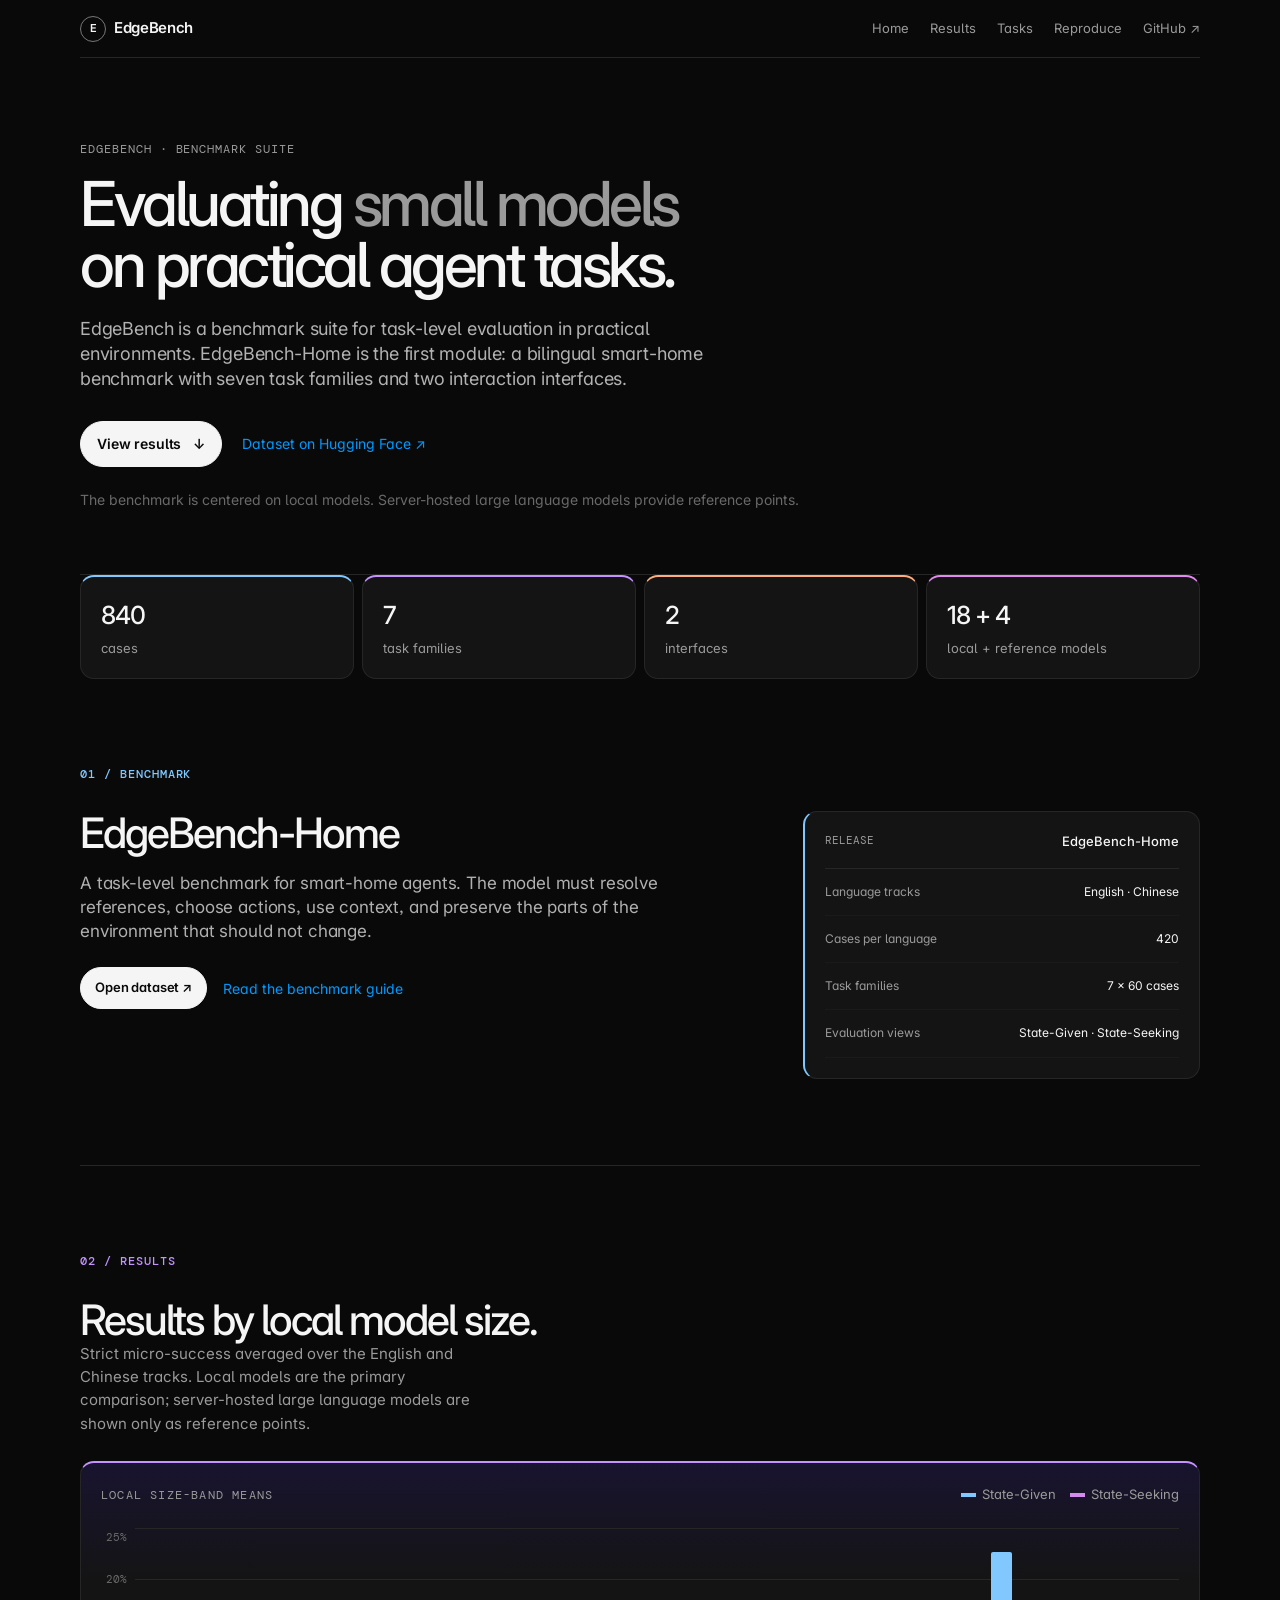
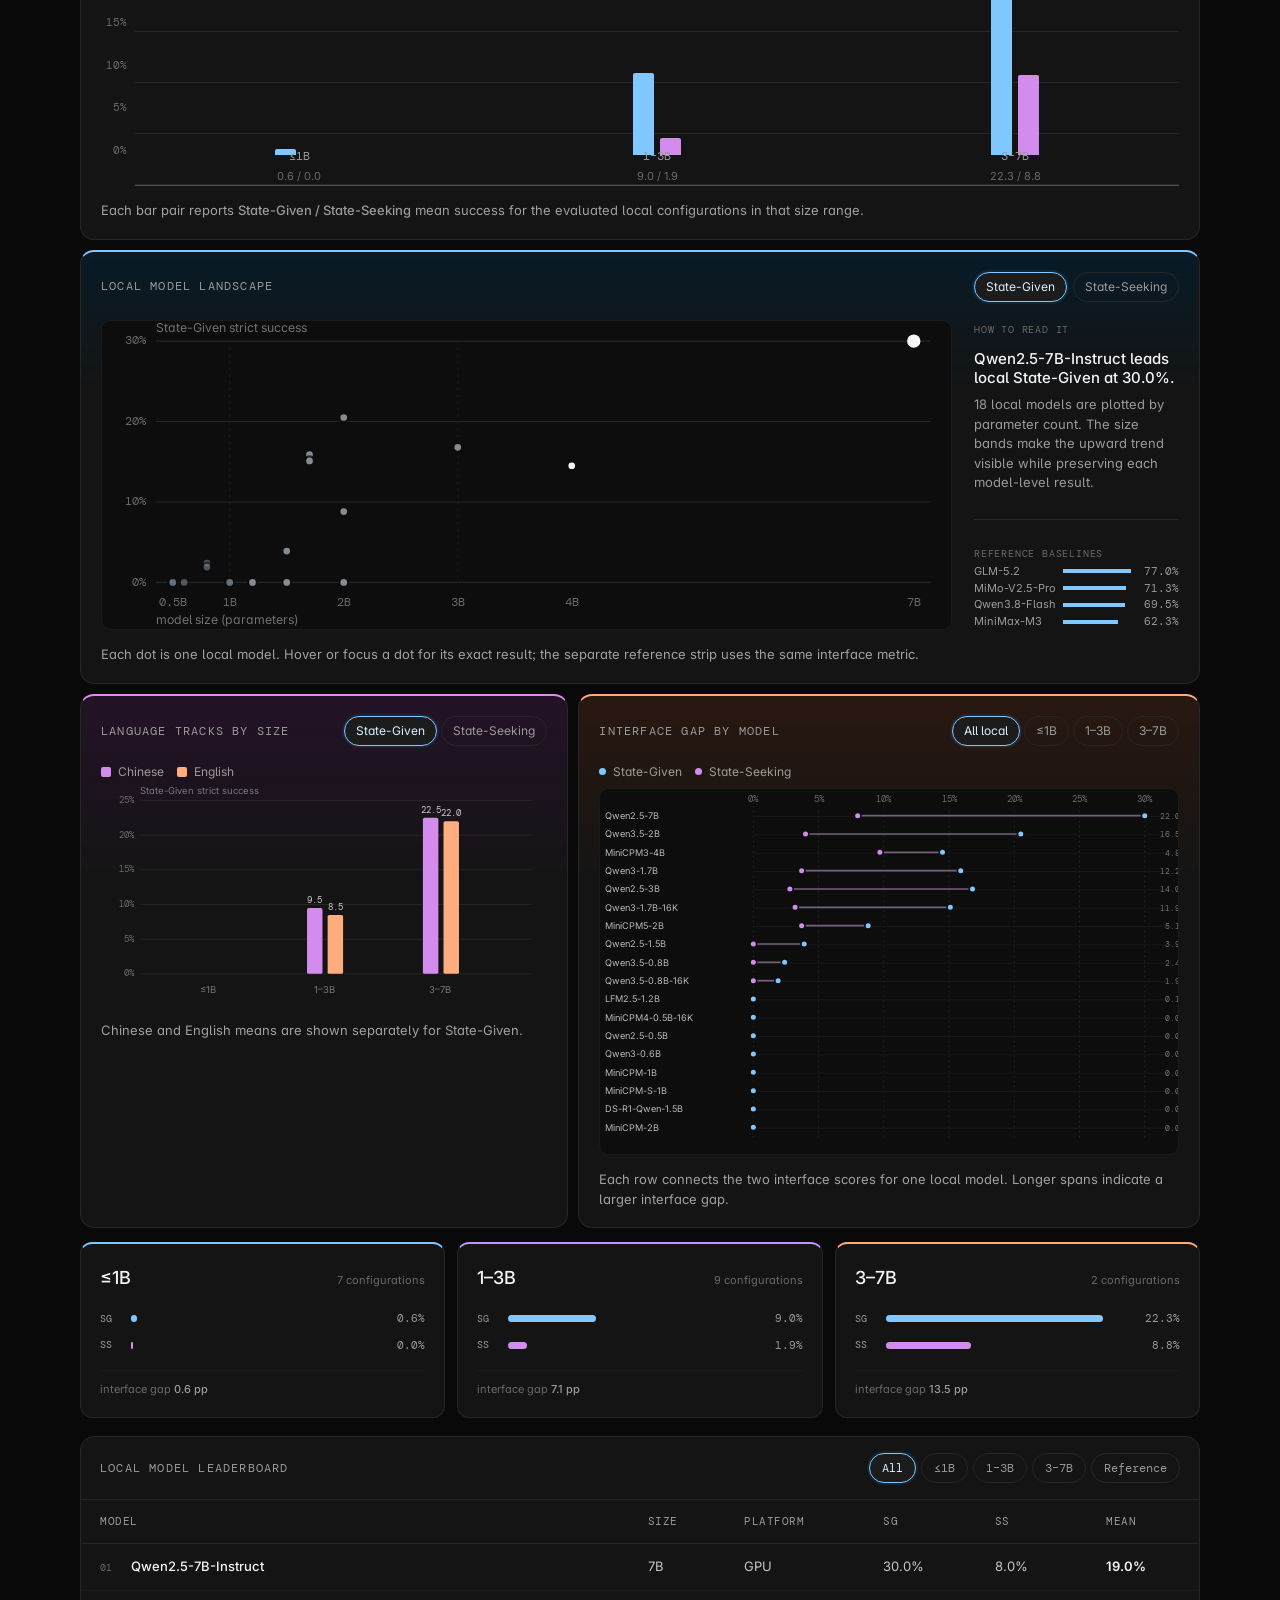
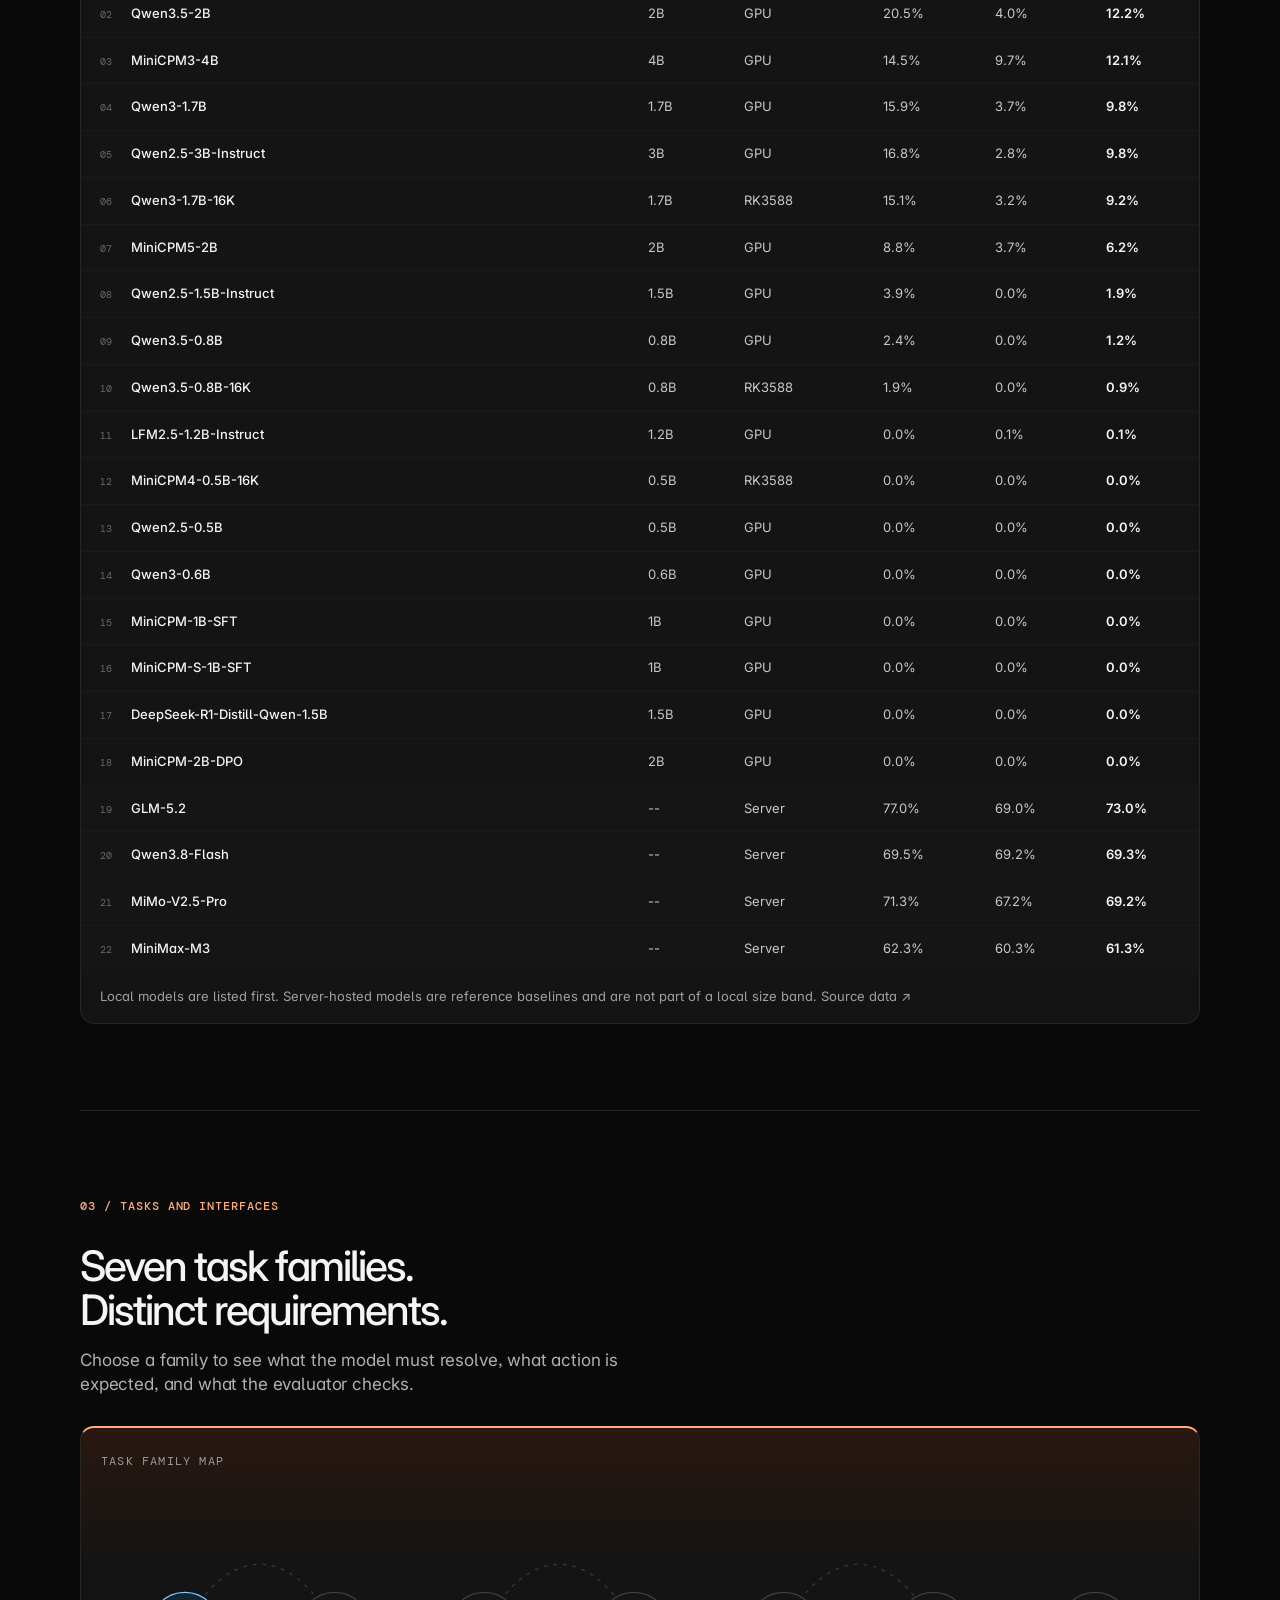
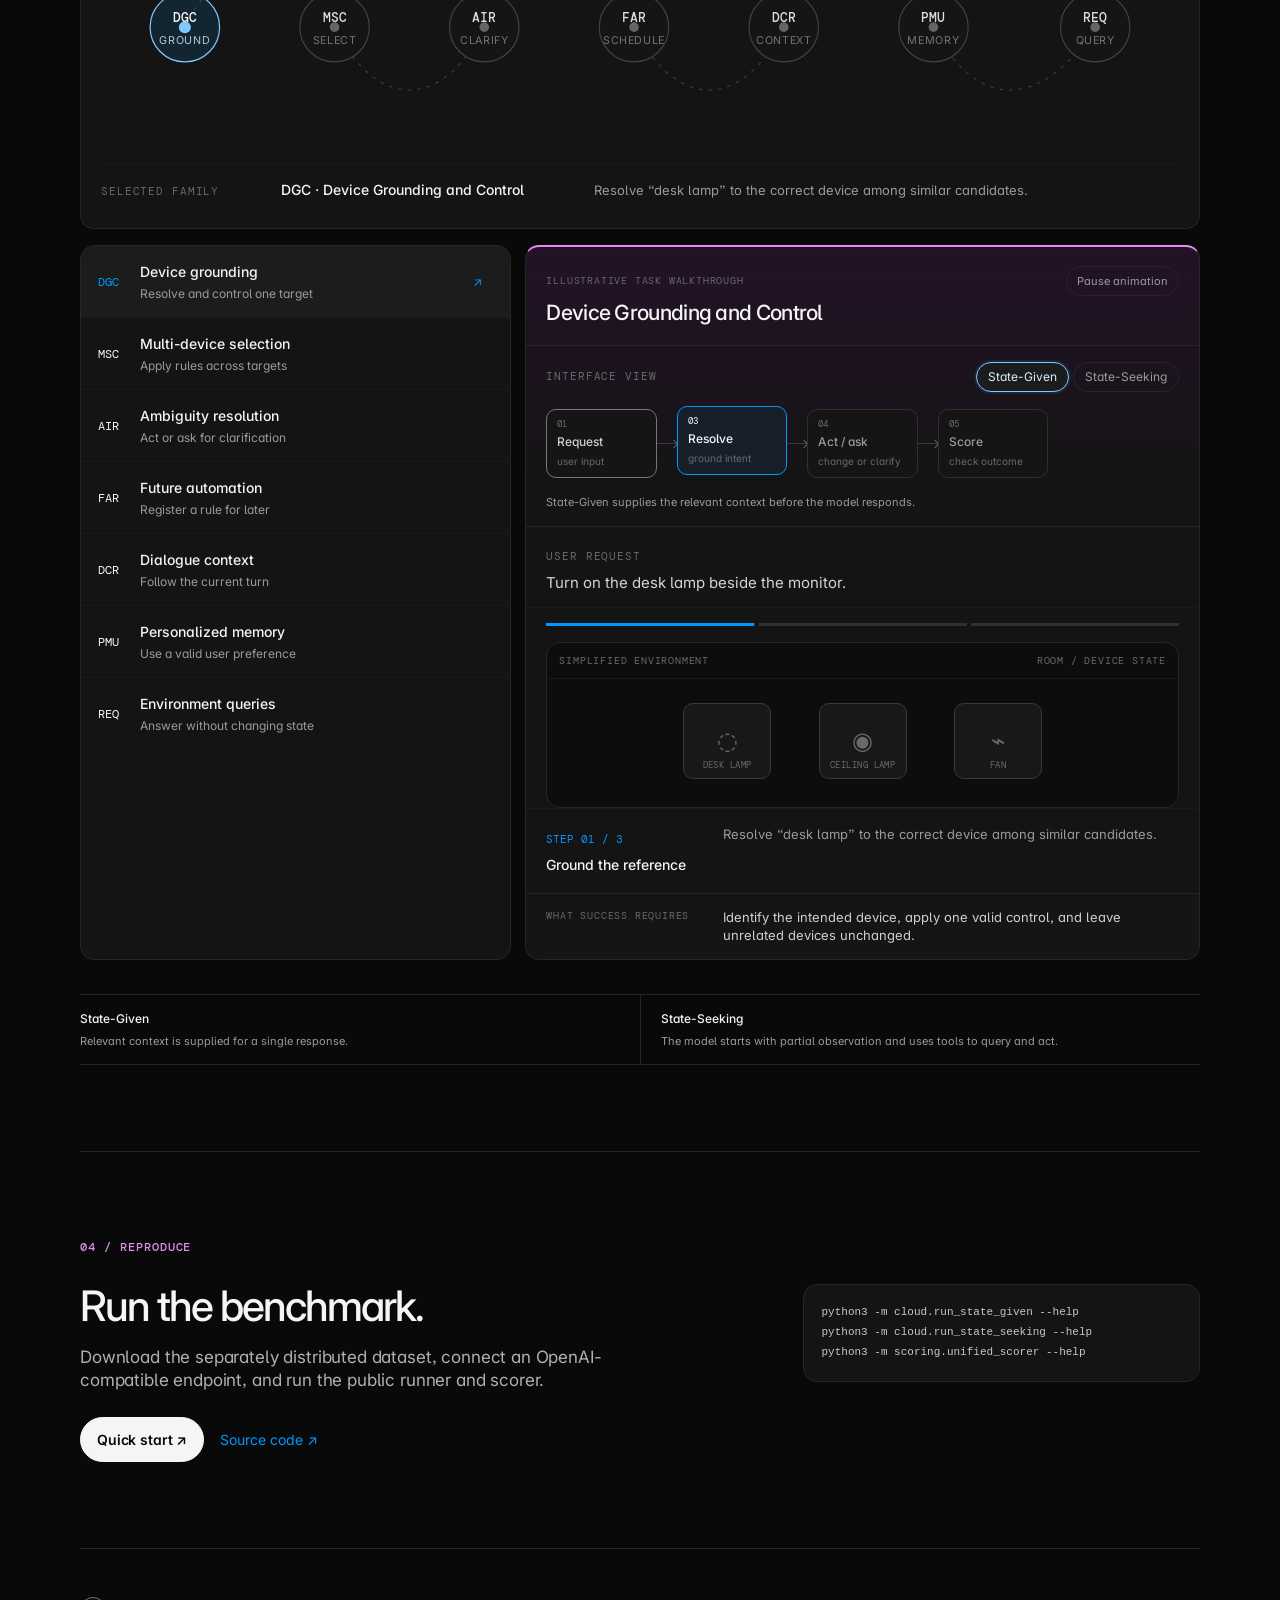
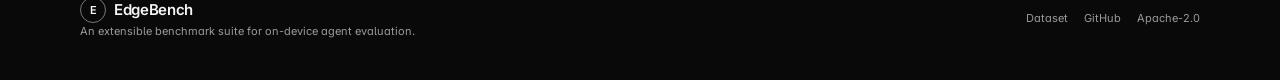
==== commit 6b2e582c: "Refine color hierarchy across UI" ====
--- a/site/index.html
+++ b/site/index.html
@@ -6,7 +6,7 @@
   <meta name="description" content="EdgeBench evaluates small language models on practical agent tasks, starting with the bilingual EdgeBench-Home benchmark.">
   <meta name="theme-color" content="#090909">
   <title>EdgeBench — Evaluating small language models</title>
-  <link rel="stylesheet" href="style.css?v=13">
+  <link rel="stylesheet" href="style.css?v=14">
 </head>
 <body>
 <a class="skip" href="#main">Skip to content</a>
@@ -72,6 +72,6 @@
 python3 -m scoring.unified_scorer --help</code></pre></div></section>
 </main>
 <footer><div><a class="brand" href="./"><span class="mark">E</span><span>EdgeBench</span></a><p>An extensible benchmark suite for on-device agent evaluation.</p></div><nav><a href="https://huggingface.co/datasets/chico-research/EdgeBench-Home">Dataset</a><a href="https://github.com/Chico-Future/EdgeBench">GitHub</a><a href="https://github.com/Chico-Future/EdgeBench/blob/main/LICENSE">Apache-2.0</a></nav></footer>
-<script src="app.js?v=7"></script>
+<script src="app.js?v=8"></script>
 </body>
 </html>
--- a/site/style.css
+++ b/site/style.css
@@ -767,3 +767,92 @@
   .trend-panel, .model-landscape, .analysis-panel, .task-map-panel, .results-table-wrap, .task-demo { border-radius: 12px; }
   .band-card, .band-card:nth-child(2), .band-card:nth-child(3) { min-height: 0; border-radius: 11px; }
 }
+
+/* Meaningful color mapping: each visual module gets one restrained accent. */
+.intro .section-label { color: #80c8ff; }
+.results .section-label { color: #c493ff; }
+.tasks .section-label { color: #ffad7e; }
+.reproduce .section-label { color: #e18bef; }
+.release { border-left: 2px solid #80c8ff; }
+
+.facts > div:nth-child(1) { border-top: 2px solid #80c8ff; }
+.facts > div:nth-child(2) { border-top: 2px solid #c493ff; }
+.facts > div:nth-child(3) { border-top: 2px solid #ffad7e; }
+.facts > div:nth-child(4) { border-top: 2px solid #e18bef; }
+
+.trend-panel {
+  border-top: 2px solid #c493ff;
+  background: linear-gradient(180deg, rgba(106, 76, 245, .16), var(--surface) 32%);
+}
+.model-landscape {
+  border-top: 2px solid #80c8ff;
+  background: linear-gradient(180deg, rgba(0, 153, 255, .12), var(--surface) 32%);
+}
+.analysis-grid .analysis-panel:first-child {
+  border-top: 2px solid #e18bef;
+  background: linear-gradient(180deg, rgba(212, 77, 240, .13), var(--surface) 35%);
+}
+.analysis-grid .analysis-panel.gap-panel {
+  border-top: 2px solid #ffad7e;
+  background: linear-gradient(180deg, rgba(255, 122, 61, .13), var(--surface) 35%);
+}
+.task-map-panel {
+  border-top: 2px solid #ffad7e;
+  background: linear-gradient(180deg, rgba(255, 122, 61, .13), var(--surface) 34%);
+}
+.task-demo {
+  border-top: 2px solid #e18bef;
+  background: linear-gradient(180deg, rgba(212, 77, 240, .13), var(--surface) 34%);
+}
+.band-card, .band-card:nth-child(2), .band-card:nth-child(3) { background: var(--surface); }
+.band-card:nth-child(1) { border-top: 2px solid #80c8ff; }
+.band-card:nth-child(2) { border-top: 2px solid #c493ff; }
+.band-card:nth-child(3) { border-top: 2px solid #ffad7e; }
+
+.bar.sg { background: #80c8ff; }
+.bar.ss { background: #d48bee; }
+.legend i { background: #80c8ff; }
+.legend i.gray { background: #d48bee; }
+.band-bars em { background: #80c8ff; }
+.band-bars em.ss { background: #d48bee; }
+.analysis-legend i.cn { background: #d48bee; }
+.analysis-legend i.en { background: #ffad7e; }
+.analysis-legend i.sg-dot, .gap-point.sg { background: #80c8ff; fill: #80c8ff; }
+.analysis-legend i.ss-dot, .gap-point.ss { background: #d48bee; fill: #d48bee; }
+.gap-span { stroke: #74627b; }
+.task-node-dot { fill: #656565; }
+.task-map-node.selected .task-node-ring { fill: rgba(0, 153, 255, .12); stroke: #80c8ff; }
+.task-map-node.selected .task-node-dot { fill: #80c8ff; }
+
+/* Component correction pass: keep color semantic and stateful. */
+.landscape-point { fill: #80c8ff; }
+.landscape-point.metric-ss { fill: #d48bee; }
+.landscape-point[data-band="≤1B"] { opacity: .62; }
+.landscape-point[data-band="1--3B"] { opacity: .82; }
+.landscape-point[data-band="3--7B"] { opacity: 1; }
+.reference-row i { background: #80c8ff; }
+.reference-row.metric-ss i { background: #d48bee; }
+.language-bar.chinese { fill: #d48bee; }
+.language-bar.english { fill: #ffad7e; }
+.task-map-node:not(.selected) .task-node-dot { fill: #656565; }
+.task-map-node:not(.selected):hover .task-node-dot,
+.task-map-node:not(.selected):focus .task-node-dot { fill: #a0a0a0; }
+
+.panel-top { min-height: 25px; }
+.landscape-controls, .analysis-controls, .filters { align-items: center; }
+.landscape-metric, .analysis-toggle, .gap-filter, .filter, .interface-button, .walk-toggle {
+  min-height: 30px;
+  line-height: 1;
+}
+.trend-panel, .model-landscape, .analysis-panel, .task-map-panel, .results-table-wrap, .task-demo, .release, .code {
+  overflow: hidden;
+}
+.task-map-scroll { min-height: 236px; display: flex; align-items: center; }
+.task-map-readout { min-height: 64px; }
+.results-table tbody tr.reference:first-of-type td { border-top: 1px solid #3a3150; }
+
+.landscape-metric.active, .analysis-toggle.active, .gap-filter.active, .interface-button.active, .filter.active {
+  color: #d8efff;
+  border-color: #80c8ff;
+  box-shadow: 0 0 0 2px rgba(0, 153, 255, .12);
+}
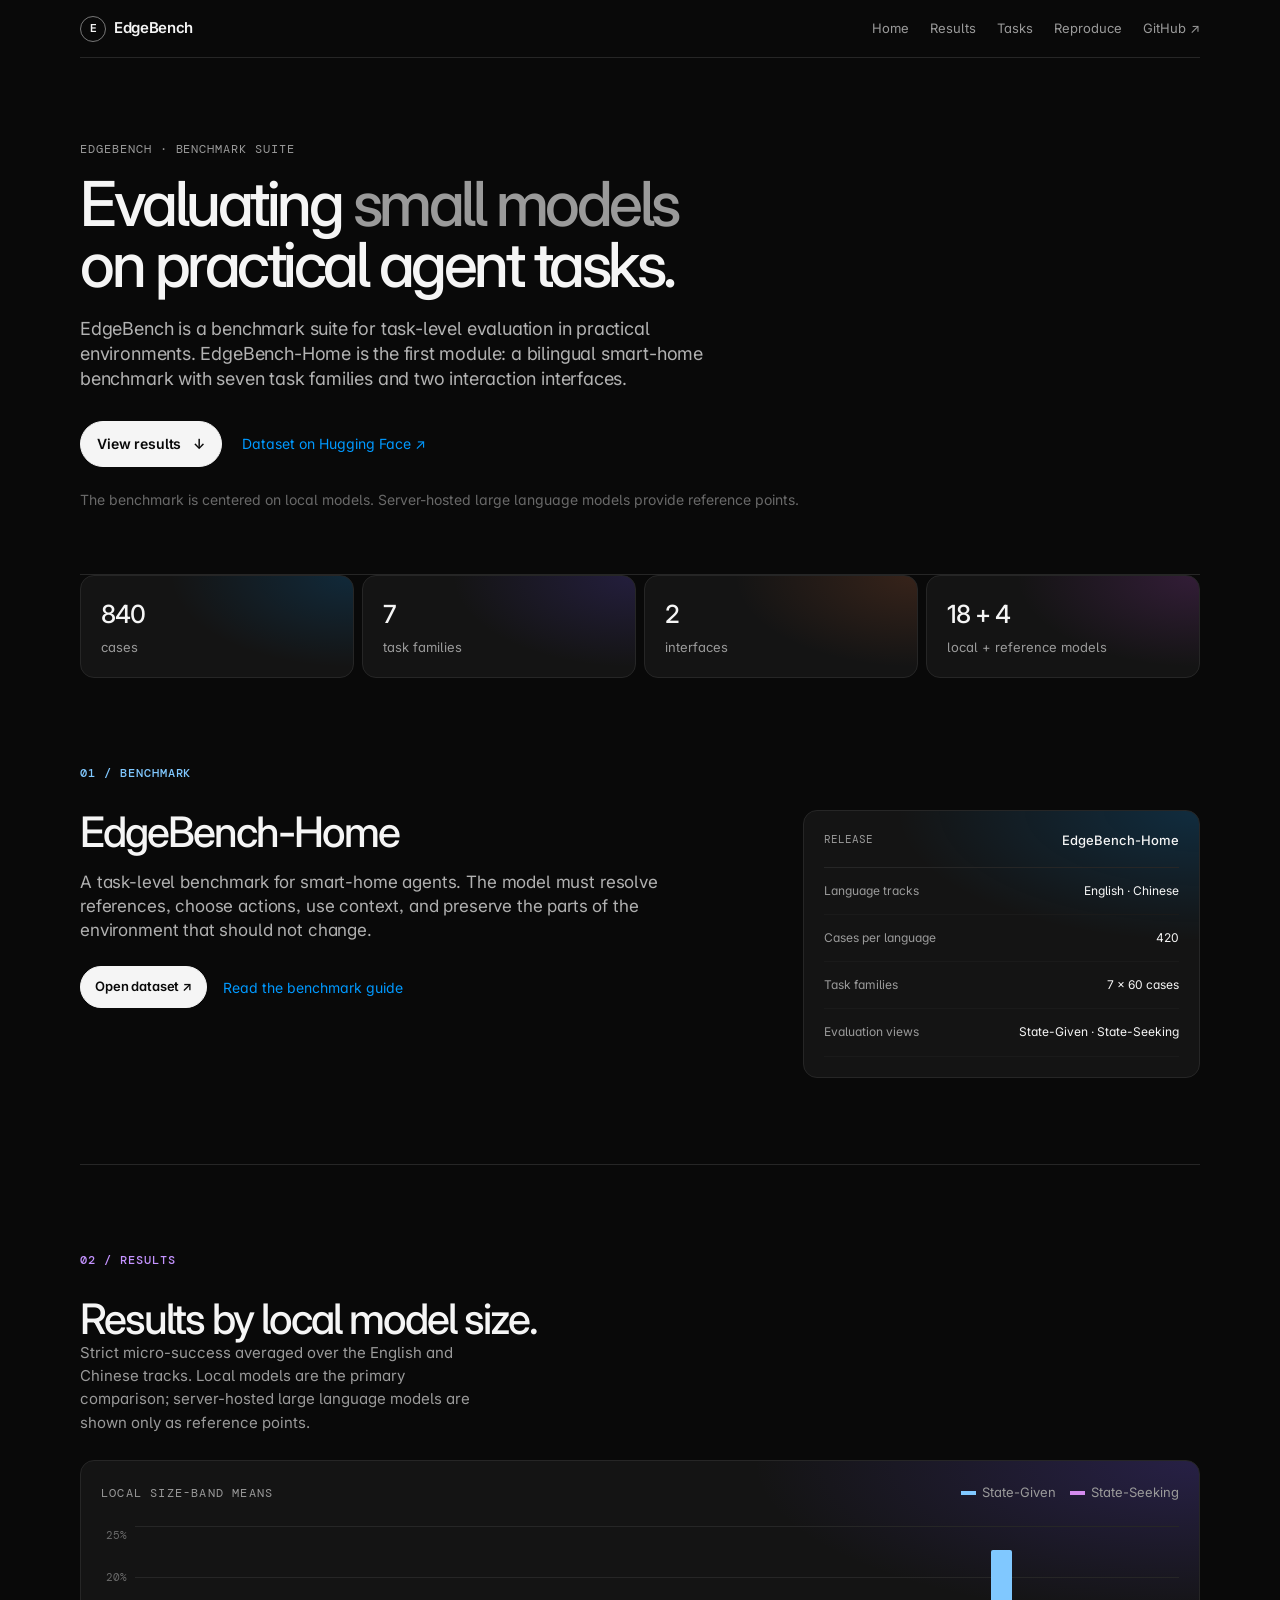
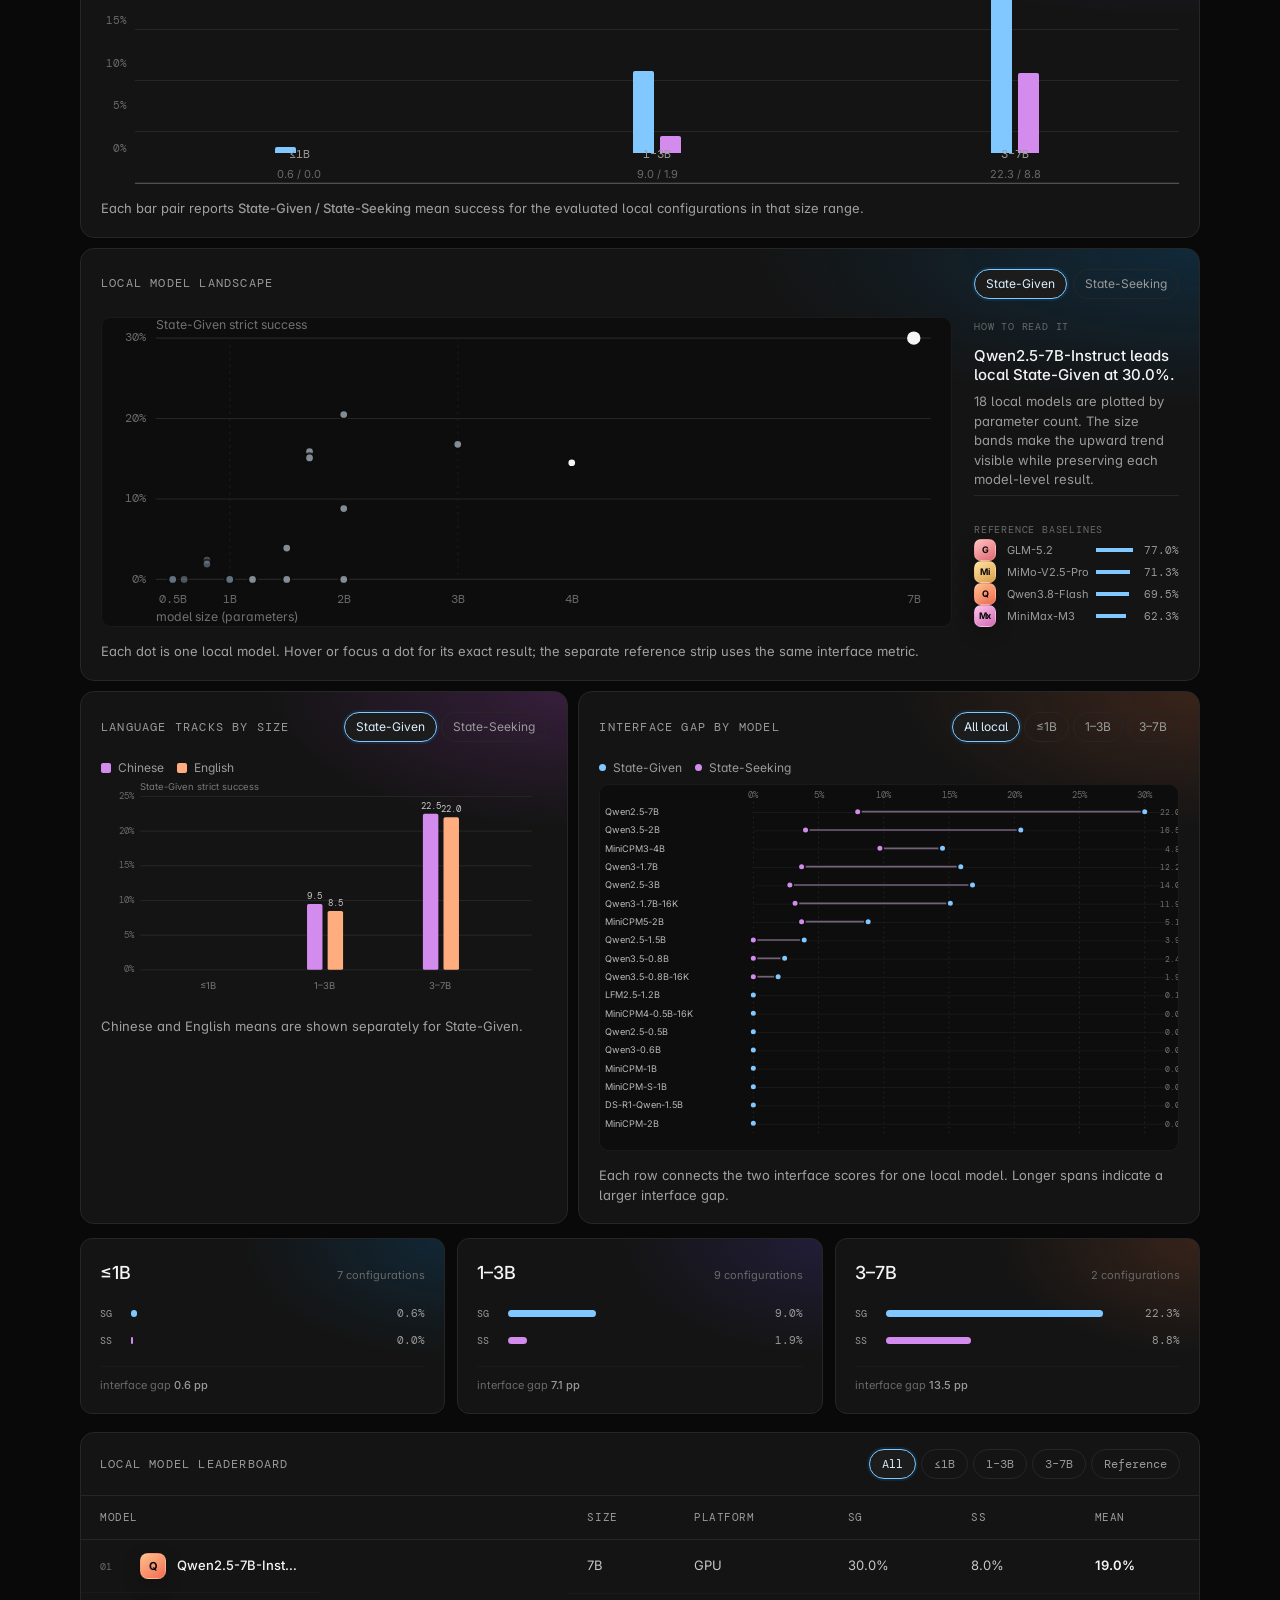
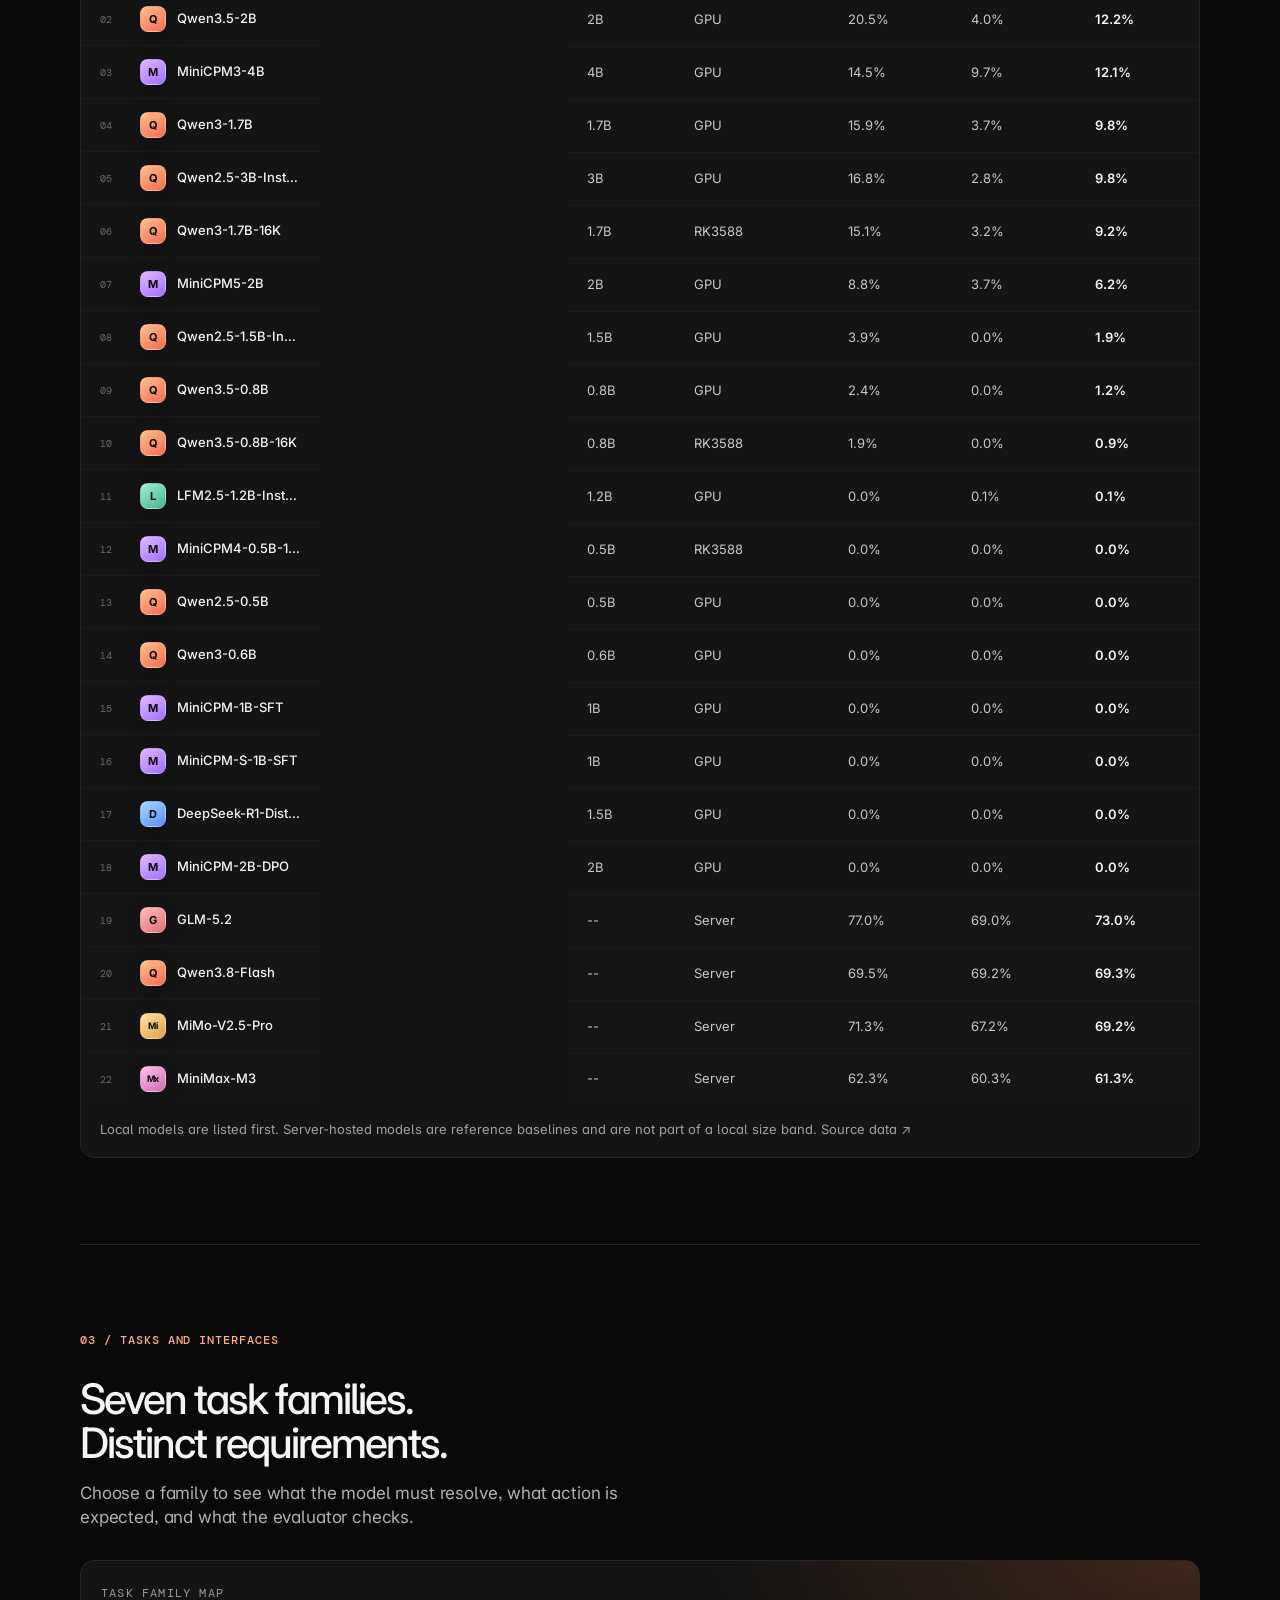
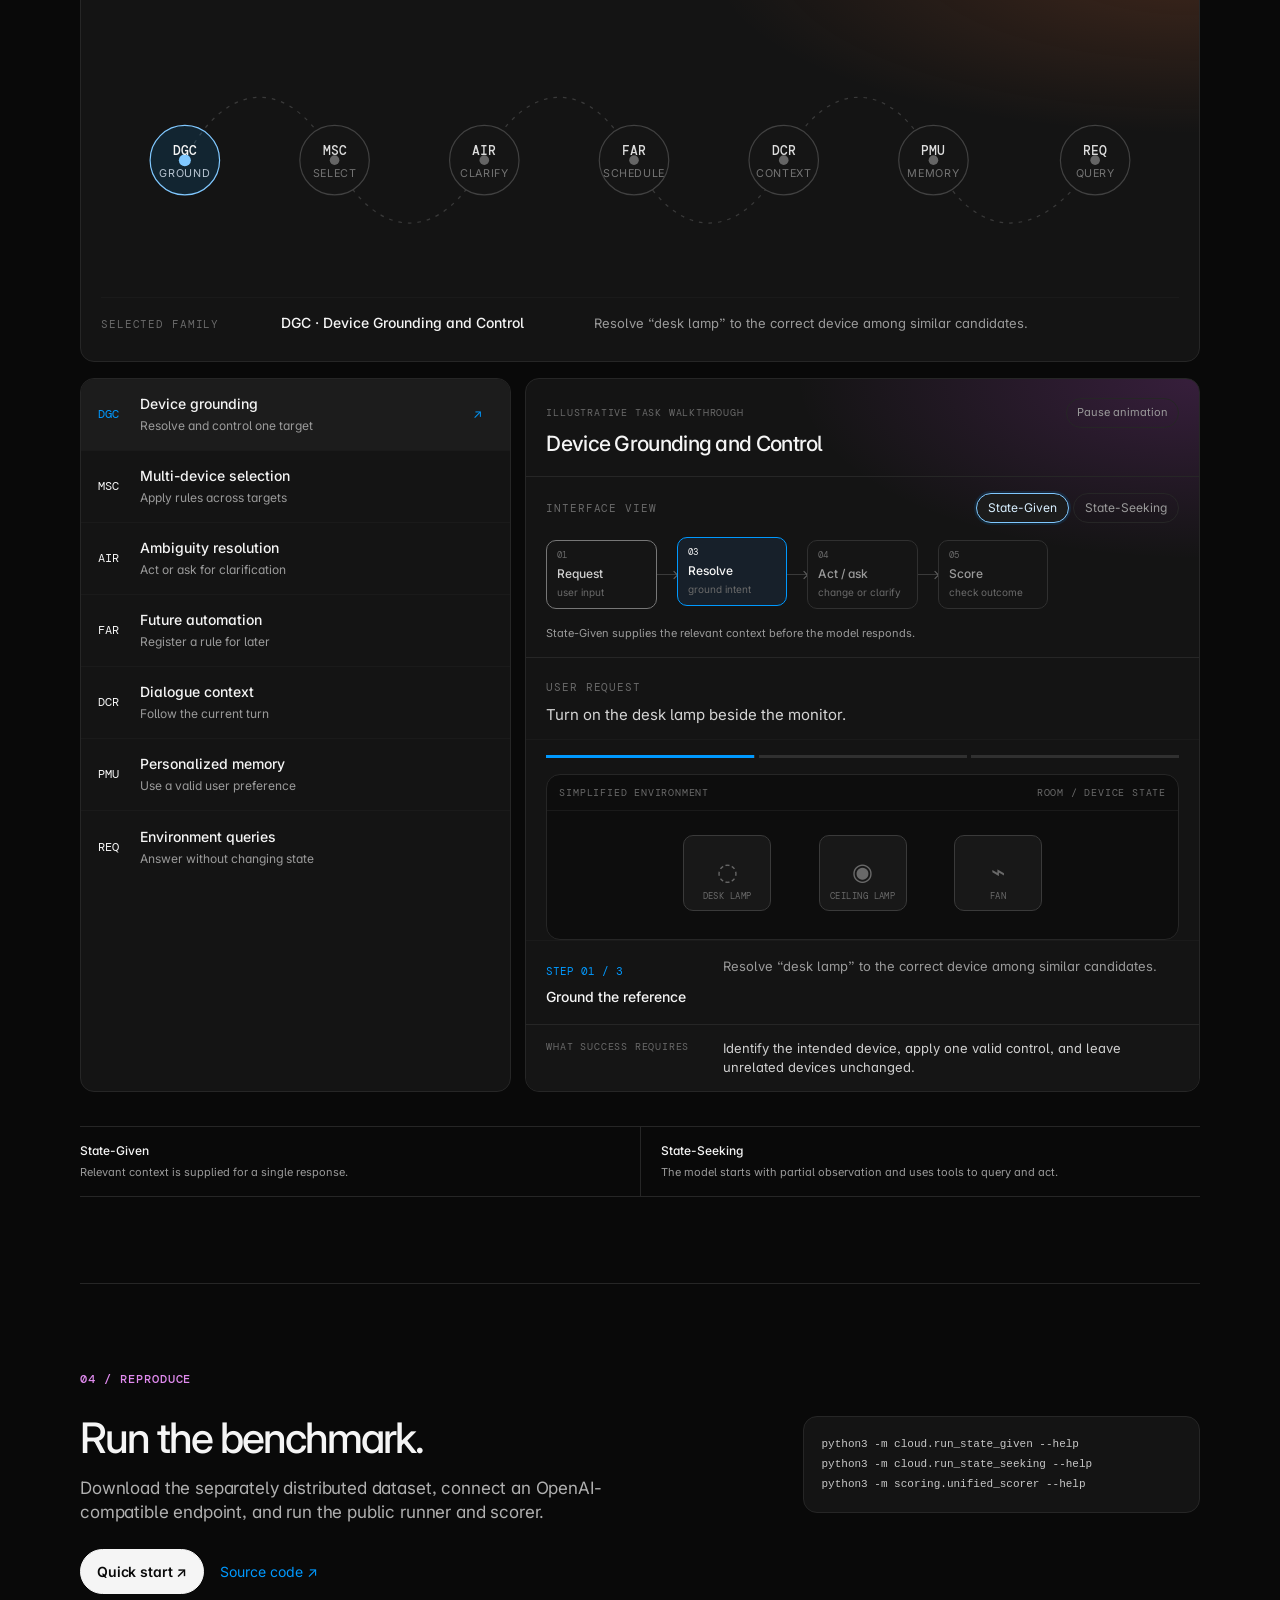
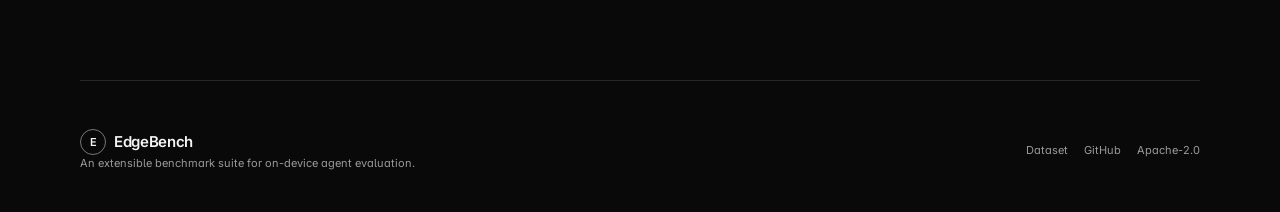
==== commit 40d8e795: "Add atmospheric surfaces and model marks" ====
--- a/site/index.html
+++ b/site/index.html
@@ -6,7 +6,7 @@
   <meta name="description" content="EdgeBench evaluates small language models on practical agent tasks, starting with the bilingual EdgeBench-Home benchmark.">
   <meta name="theme-color" content="#090909">
   <title>EdgeBench — Evaluating small language models</title>
-  <link rel="stylesheet" href="style.css?v=14">
+  <link rel="stylesheet" href="style.css?v=15">
 </head>
 <body>
 <a class="skip" href="#main">Skip to content</a>
@@ -72,6 +72,6 @@
 python3 -m scoring.unified_scorer --help</code></pre></div></section>
 </main>
 <footer><div><a class="brand" href="./"><span class="mark">E</span><span>EdgeBench</span></a><p>An extensible benchmark suite for on-device agent evaluation.</p></div><nav><a href="https://huggingface.co/datasets/chico-research/EdgeBench-Home">Dataset</a><a href="https://github.com/Chico-Future/EdgeBench">GitHub</a><a href="https://github.com/Chico-Future/EdgeBench/blob/main/LICENSE">Apache-2.0</a></nav></footer>
-<script src="app.js?v=8"></script>
+<script src="app.js?v=9"></script>
 </body>
 </html>
--- a/site/style.css
+++ b/site/style.css
@@ -856,3 +856,95 @@
   border-color: #80c8ff;
   box-shadow: 0 0 0 2px rgba(0, 153, 255, .12);
 }
+
+/* Atmospheric surfaces: use the DESIGN.md spotlight treatment instead of colored edge bars. */
+.release {
+  border-left: 1px solid var(--hair);
+  background:
+    radial-gradient(420px 180px at 100% 0%, rgba(0, 153, 255, .18), transparent 72%),
+    var(--surface);
+}
+.facts > div:nth-child(1), .facts > div:nth-child(2),
+.facts > div:nth-child(3), .facts > div:nth-child(4) {
+  border-top: 1px solid var(--hair);
+}
+.facts > div:nth-child(1) {
+  background: radial-gradient(240px 120px at 100% 0%, rgba(0, 153, 255, .16), transparent 76%), var(--surface);
+}
+.facts > div:nth-child(2) {
+  background: radial-gradient(240px 120px at 100% 0%, rgba(106, 76, 245, .18), transparent 76%), var(--surface);
+}
+.facts > div:nth-child(3) {
+  background: radial-gradient(240px 120px at 100% 0%, rgba(255, 122, 61, .15), transparent 76%), var(--surface);
+}
+.facts > div:nth-child(4) {
+  background: radial-gradient(240px 120px at 100% 0%, rgba(212, 77, 240, .16), transparent 76%), var(--surface);
+}
+.trend-panel, .model-landscape, .analysis-grid .analysis-panel:first-child,
+.analysis-grid .analysis-panel.gap-panel, .task-map-panel, .task-demo {
+  border-top: 1px solid var(--hair);
+}
+.trend-panel {
+  background: radial-gradient(620px 220px at 100% 0%, rgba(106, 76, 245, .22), transparent 72%), var(--surface);
+}
+.model-landscape {
+  background: radial-gradient(620px 220px at 100% 0%, rgba(0, 153, 255, .16), transparent 72%), var(--surface);
+}
+.analysis-grid .analysis-panel:first-child {
+  background: radial-gradient(420px 190px at 100% 0%, rgba(212, 77, 240, .18), transparent 72%), var(--surface);
+}
+.analysis-grid .analysis-panel.gap-panel {
+  background: radial-gradient(420px 190px at 100% 0%, rgba(255, 122, 61, .16), transparent 72%), var(--surface);
+}
+.task-map-panel {
+  background: radial-gradient(680px 240px at 100% 0%, rgba(255, 122, 61, .18), transparent 72%), var(--surface);
+}
+.task-demo {
+  background: radial-gradient(560px 250px at 100% 0%, rgba(212, 77, 240, .18), transparent 72%), var(--surface);
+}
+.band-card, .band-card:nth-child(1), .band-card:nth-child(2), .band-card:nth-child(3) {
+  border-top: 1px solid var(--hair);
+}
+.band-card:nth-child(1) {
+  background: radial-gradient(260px 150px at 100% 0%, rgba(0, 153, 255, .14), transparent 78%), var(--surface);
+}
+.band-card:nth-child(2) {
+  background: radial-gradient(260px 150px at 100% 0%, rgba(106, 76, 245, .16), transparent 78%), var(--surface);
+}
+.band-card:nth-child(3) {
+  background: radial-gradient(260px 150px at 100% 0%, rgba(255, 122, 61, .15), transparent 78%), var(--surface);
+}
+
+/* Model identity marks keep the leaderboard scannable without adding external assets. */
+.model-cell {
+  display: grid;
+  grid-template-columns: 31px 28px minmax(0, 1fr);
+  align-items: center;
+  gap: 9px;
+}
+.model-cell strong { overflow: hidden; text-overflow: ellipsis; }
+.model-logo {
+  display: inline-grid;
+  width: 26px;
+  height: 26px;
+  place-items: center;
+  border: 1px solid rgba(255, 255, 255, .15);
+  border-radius: 8px;
+  color: #090909;
+  font-family: Inter, Arial, sans-serif;
+  font-size: 11px;
+  font-weight: 700;
+  letter-spacing: -.04em;
+  box-shadow: 0 6px 18px rgba(0, 0, 0, .22);
+}
+.model-logo.qwen { background: linear-gradient(145deg, #ffc08c, #f36c54); }
+.model-logo.minicpm { background: linear-gradient(145deg, #e2b7ff, #9e70ff); }
+.model-logo.deepseek { background: linear-gradient(145deg, #a2d9ff, #5c8eff); }
+.model-logo.lfm { background: linear-gradient(145deg, #a4efd4, #48b28c); }
+.model-logo.glm { background: linear-gradient(145deg, #ffc0c0, #e46b75); }
+.model-logo.mimo { background: linear-gradient(145deg, #ffe2a0, #dfa14a); font-size: 9px; }
+.model-logo.minimax { background: linear-gradient(145deg, #ffc2e8, #d06ab4); font-size: 9px; }
+.model-logo.generic { background: linear-gradient(145deg, #d2d8e2, #7c8797); }
+.reference-row { grid-template-columns: 26px 82px 1fr 38px; }
+.reference-row .model-logo { width: 22px; height: 22px; border-radius: 7px; font-size: 9px; }
+.results-table tbody tr.reference:first-of-type td { border-top-color: var(--hair); }
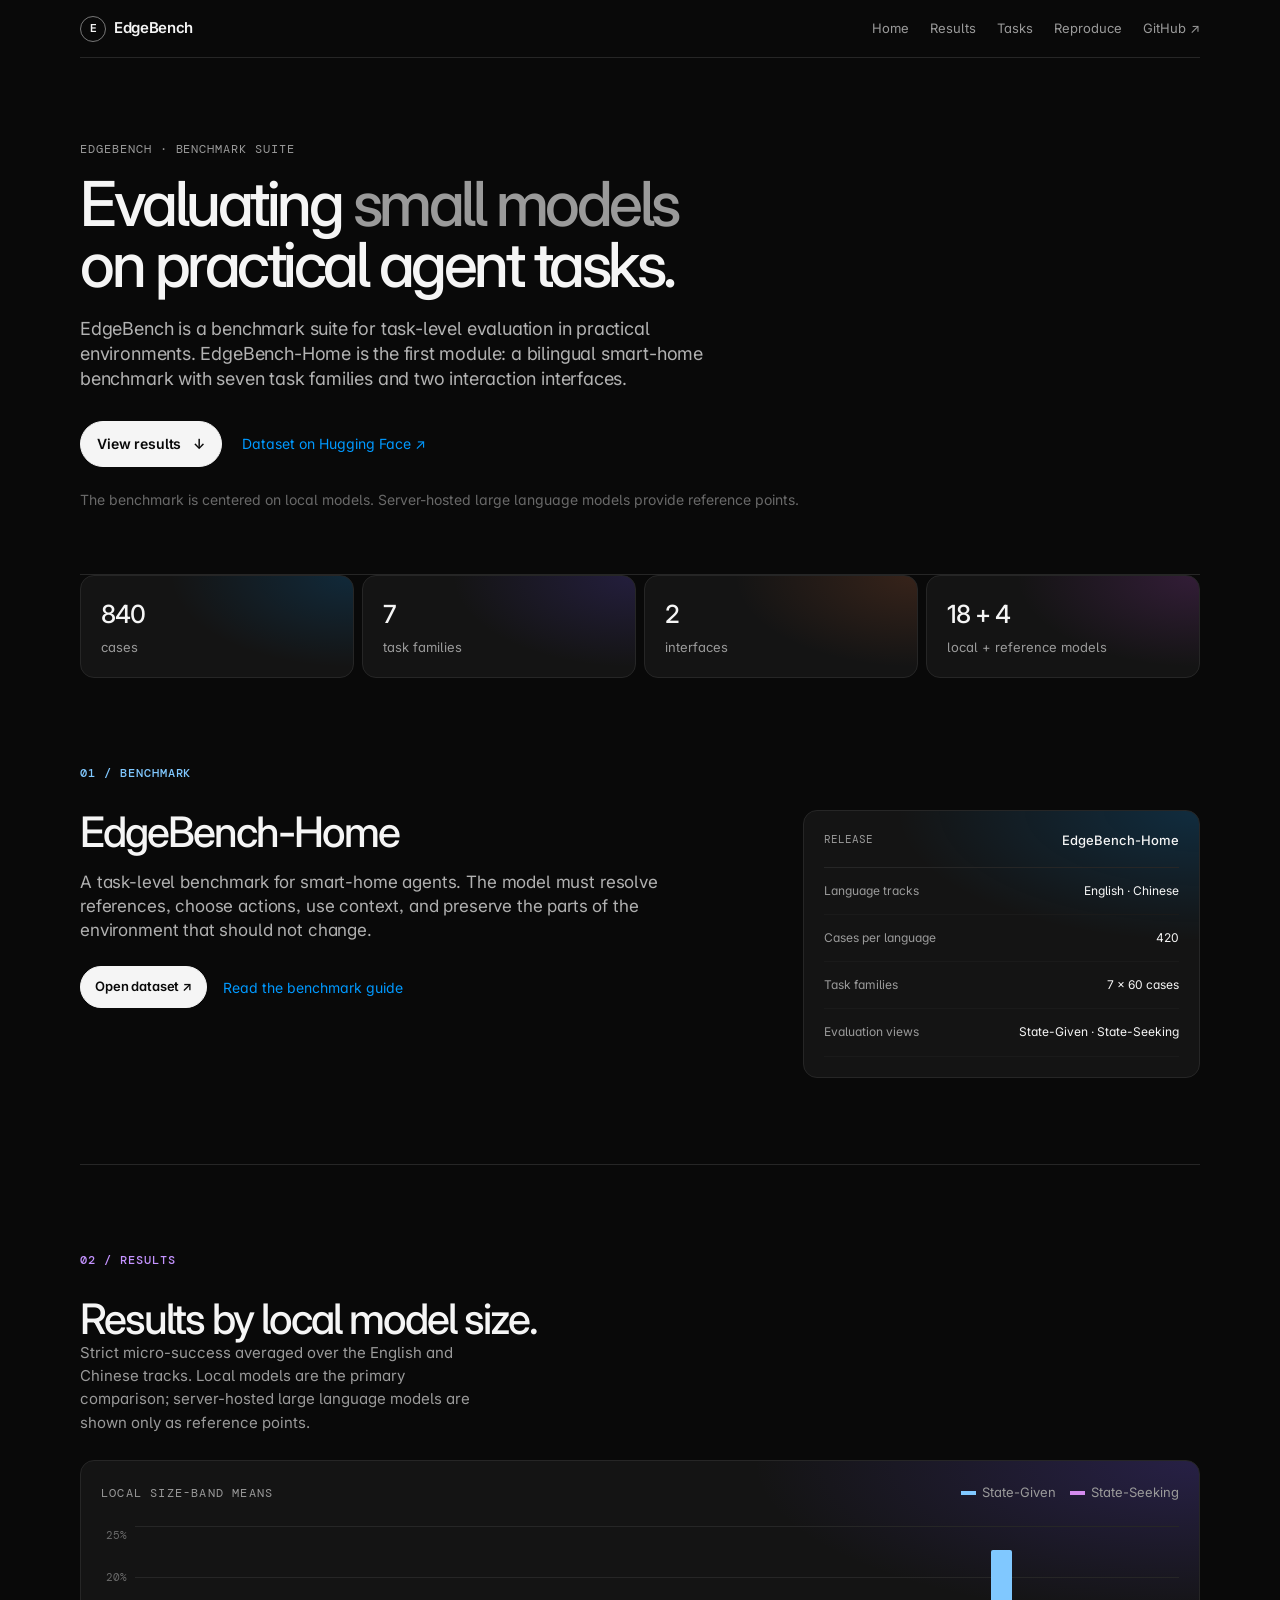
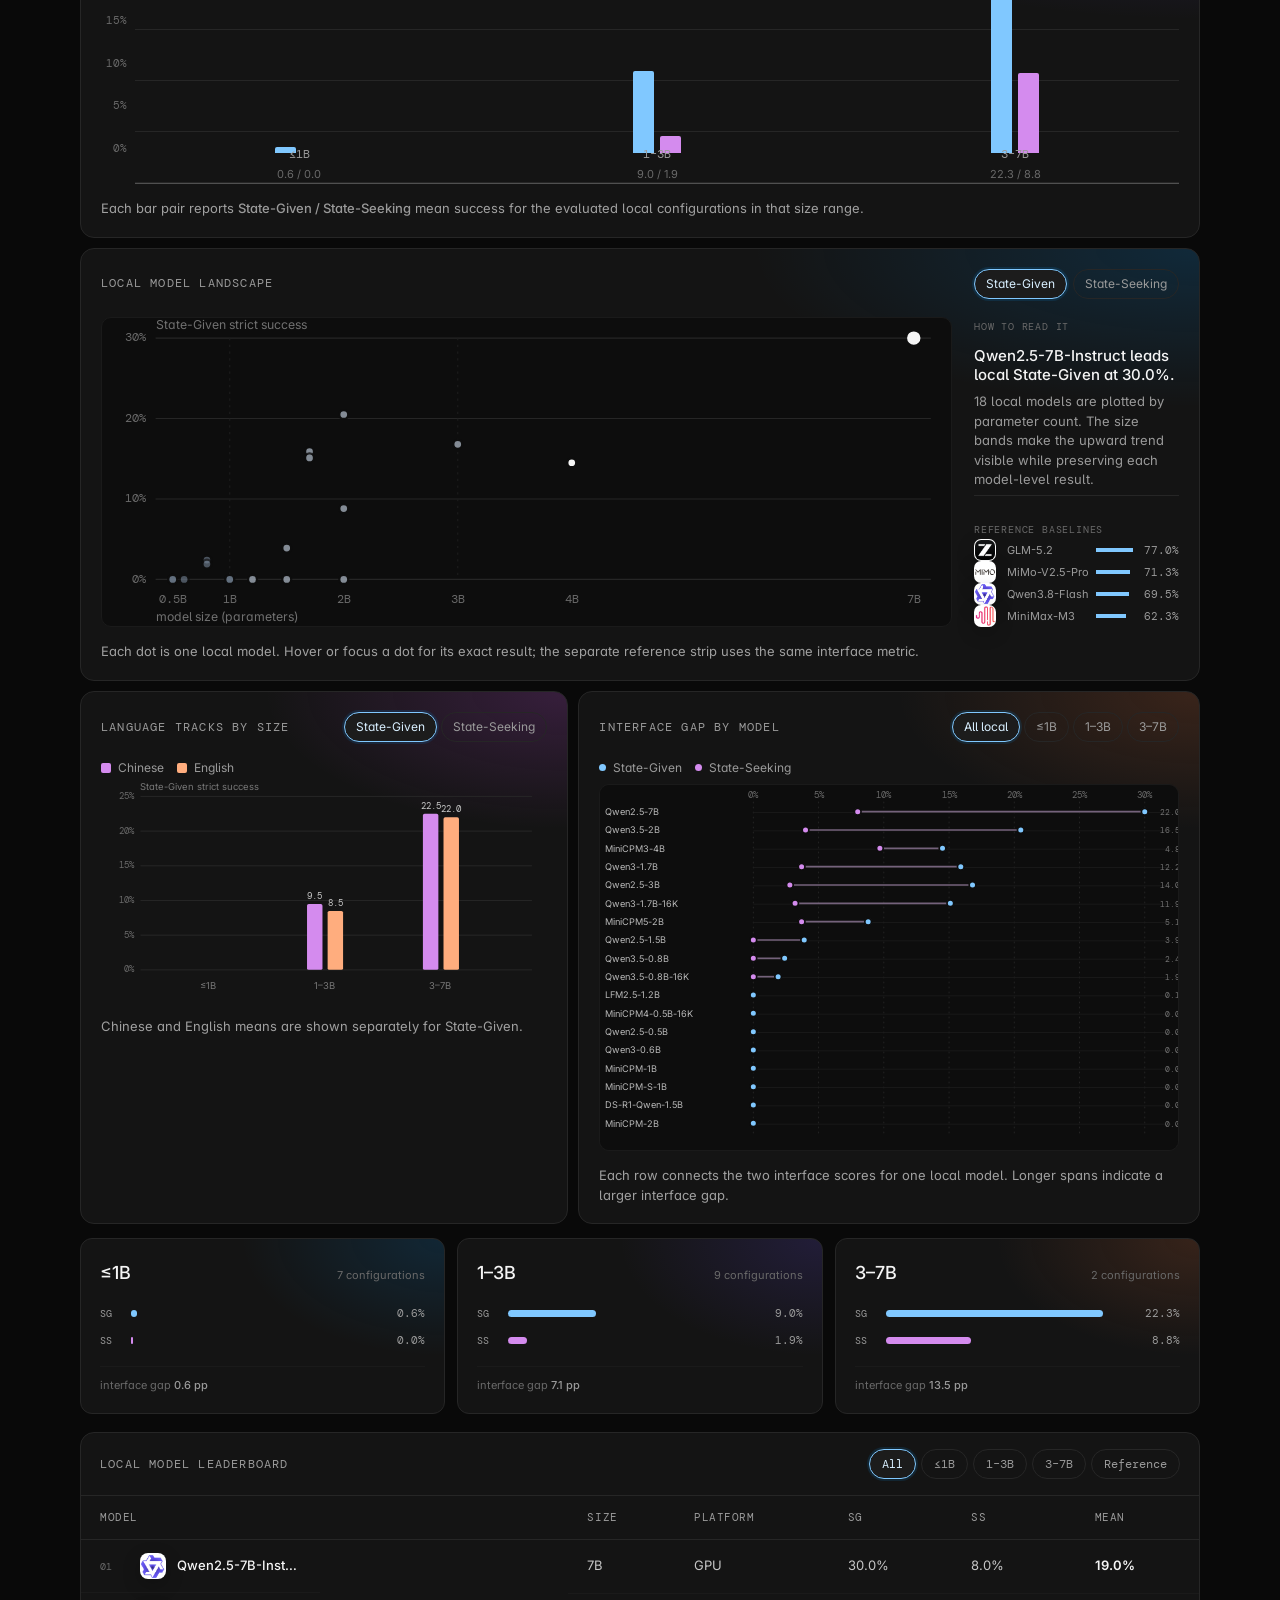
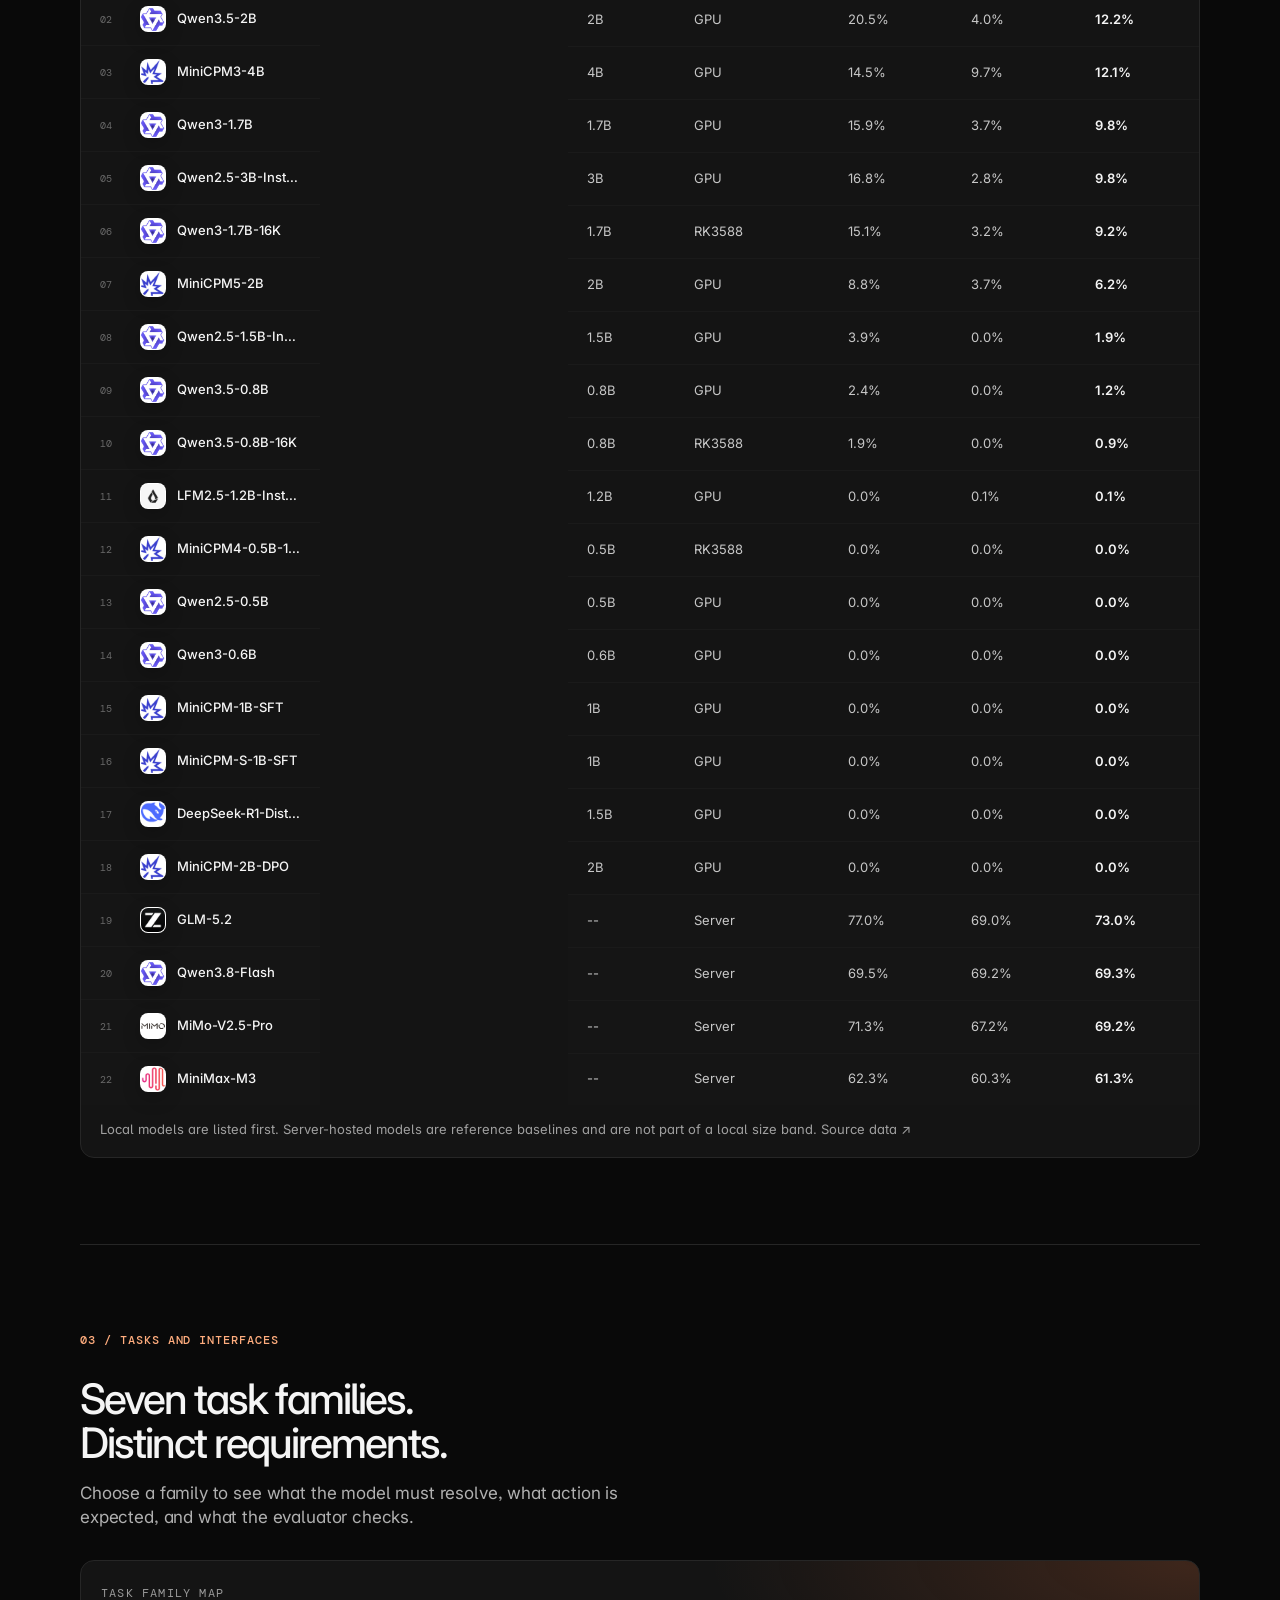
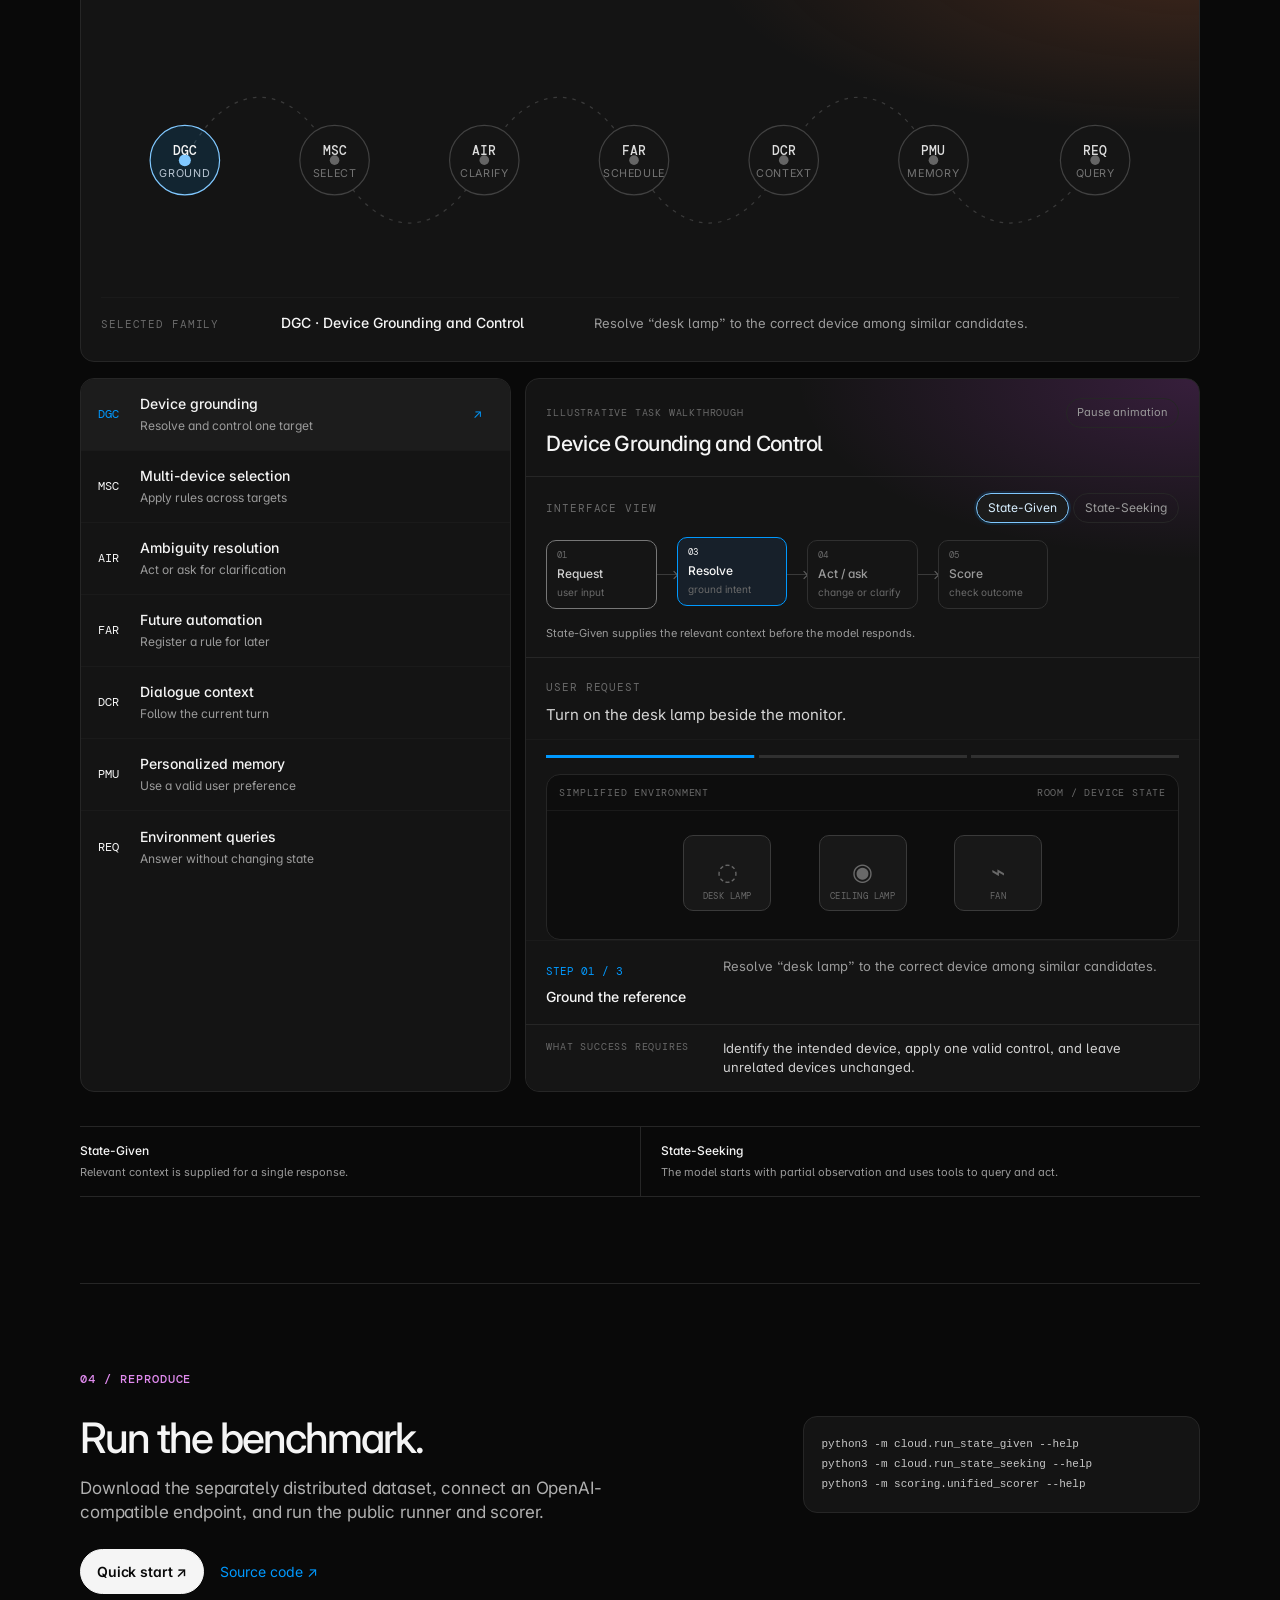
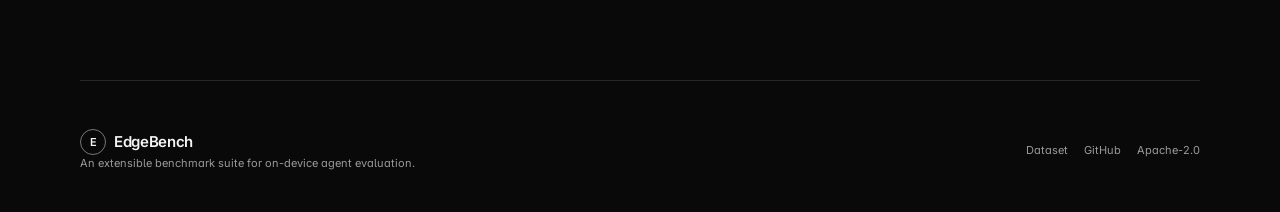
==== commit 2fe76c88: "Use official model logos on leaderboard" ====
--- a/site/index.html
+++ b/site/index.html
@@ -6,7 +6,7 @@
   <meta name="description" content="EdgeBench evaluates small language models on practical agent tasks, starting with the bilingual EdgeBench-Home benchmark.">
   <meta name="theme-color" content="#090909">
   <title>EdgeBench — Evaluating small language models</title>
-  <link rel="stylesheet" href="style.css?v=15">
+  <link rel="stylesheet" href="style.css?v=17">
 </head>
 <body>
 <a class="skip" href="#main">Skip to content</a>
@@ -72,6 +72,6 @@
 python3 -m scoring.unified_scorer --help</code></pre></div></section>
 </main>
 <footer><div><a class="brand" href="./"><span class="mark">E</span><span>EdgeBench</span></a><p>An extensible benchmark suite for on-device agent evaluation.</p></div><nav><a href="https://huggingface.co/datasets/chico-research/EdgeBench-Home">Dataset</a><a href="https://github.com/Chico-Future/EdgeBench">GitHub</a><a href="https://github.com/Chico-Future/EdgeBench/blob/main/LICENSE">Apache-2.0</a></nav></footer>
-<script src="app.js?v=9"></script>
+<script src="app.js?v=11"></script>
 </body>
 </html>
--- a/site/style.css
+++ b/site/style.css
@@ -915,7 +915,7 @@
   background: radial-gradient(260px 150px at 100% 0%, rgba(255, 122, 61, .15), transparent 78%), var(--surface);
 }
 
-/* Model identity marks keep the leaderboard scannable without adding external assets. */
+/* Official model-family logos keep the leaderboard scannable. */
 .model-cell {
   display: grid;
   grid-template-columns: 31px 28px minmax(0, 1fr);
@@ -928,8 +928,10 @@
   width: 26px;
   height: 26px;
   place-items: center;
+  overflow: hidden;
   border: 1px solid rgba(255, 255, 255, .15);
   border-radius: 8px;
+  background: #fff;
   color: #090909;
   font-family: Inter, Arial, sans-serif;
   font-size: 11px;
@@ -937,14 +939,8 @@
   letter-spacing: -.04em;
   box-shadow: 0 6px 18px rgba(0, 0, 0, .22);
 }
-.model-logo.qwen { background: linear-gradient(145deg, #ffc08c, #f36c54); }
-.model-logo.minicpm { background: linear-gradient(145deg, #e2b7ff, #9e70ff); }
-.model-logo.deepseek { background: linear-gradient(145deg, #a2d9ff, #5c8eff); }
-.model-logo.lfm { background: linear-gradient(145deg, #a4efd4, #48b28c); }
-.model-logo.glm { background: linear-gradient(145deg, #ffc0c0, #e46b75); }
-.model-logo.mimo { background: linear-gradient(145deg, #ffe2a0, #dfa14a); font-size: 9px; }
-.model-logo.minimax { background: linear-gradient(145deg, #ffc2e8, #d06ab4); font-size: 9px; }
 .model-logo.generic { background: linear-gradient(145deg, #d2d8e2, #7c8797); }
+.model-logo img { display: block; width: 100%; height: 100%; object-fit: contain; }
 .reference-row { grid-template-columns: 26px 82px 1fr 38px; }
 .reference-row .model-logo { width: 22px; height: 22px; border-radius: 7px; font-size: 9px; }
 .results-table tbody tr.reference:first-of-type td { border-top-color: var(--hair); }
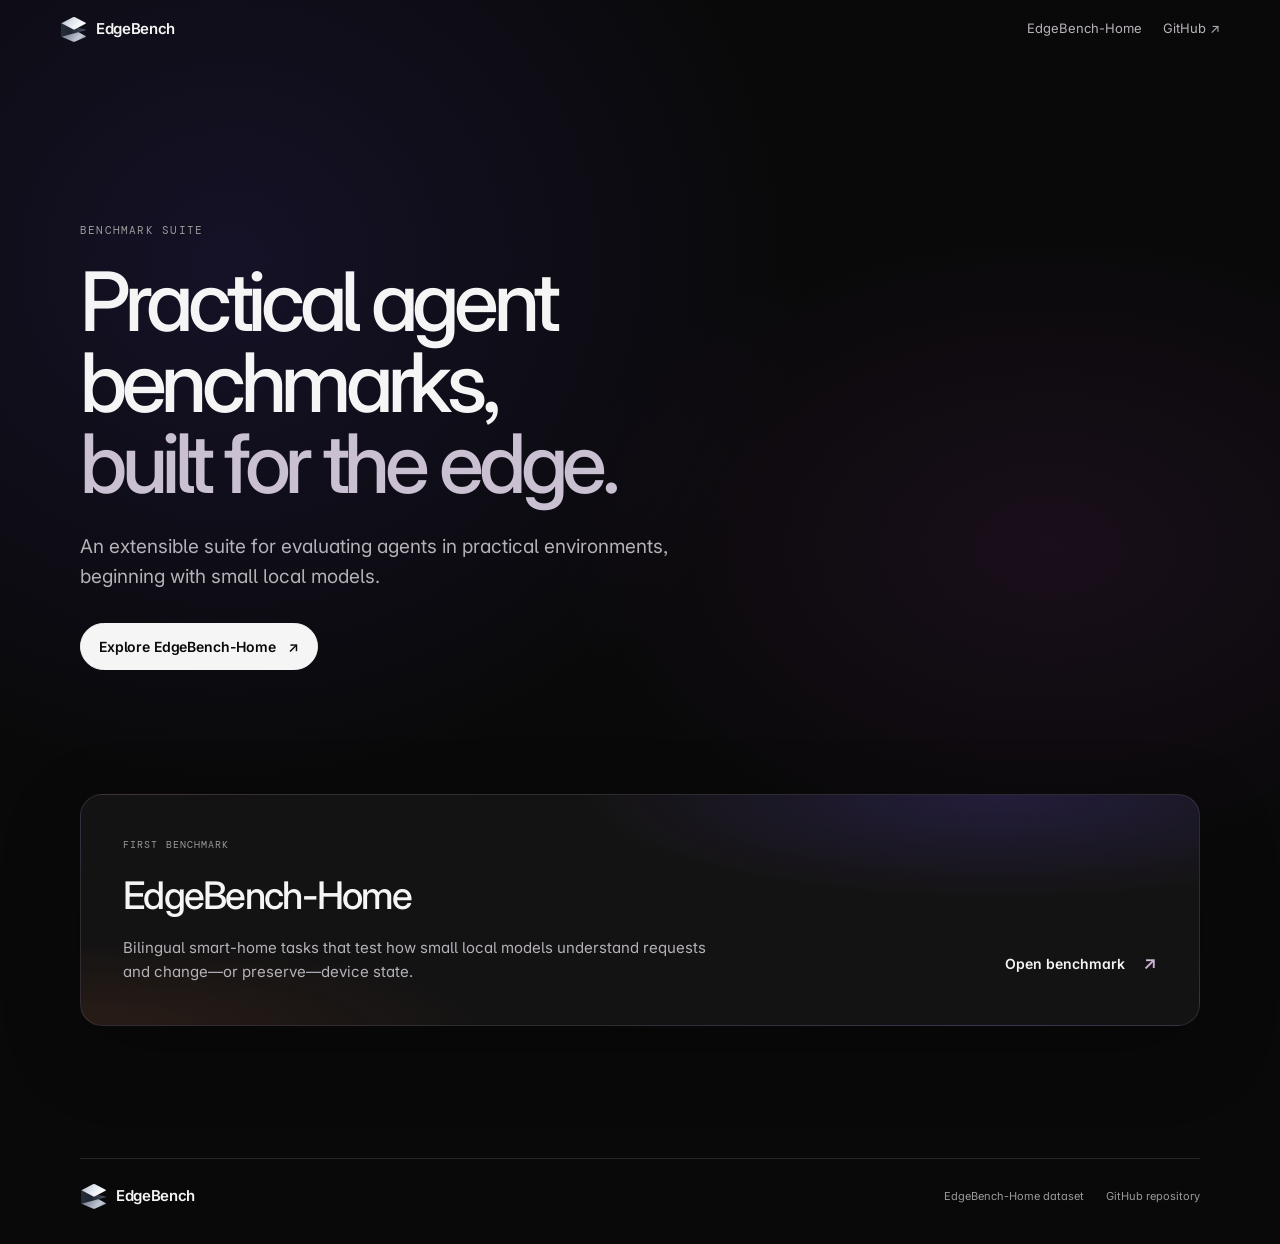
==== commit 972d6c81: "Publish EdgeBench-Home at /home" ====
--- a/site/index.html
+++ b/site/index.html
@@ -3,75 +3,57 @@
 <head>
   <meta charset="utf-8">
   <meta name="viewport" content="width=device-width, initial-scale=1">
-  <meta name="description" content="EdgeBench evaluates small language models on practical agent tasks, starting with the bilingual EdgeBench-Home benchmark.">
+  <meta name="description" content="EdgeBench is an extensible benchmark suite for practical agent evaluation, starting with small local models.">
   <meta name="theme-color" content="#090909">
-  <title>EdgeBench — Evaluating small language models</title>
-  <link rel="stylesheet" href="style.css?v=17">
+  <title>EdgeBench — Practical agent benchmarks</title>
+  <link rel="icon" href="assets/edgebench-logo.svg" type="image/svg+xml">
+  <link rel="stylesheet" href="style.css?v=40">
+  <link rel="stylesheet" href="suite.css?v=1">
 </head>
-<body>
-<a class="skip" href="#main">Skip to content</a>
-<header class="topbar"><a class="brand" href="./"><span class="mark">E</span><span>EdgeBench</span></a><nav><a href="#home">Home</a><a href="#results">Results</a><a href="#tasks">Tasks</a><a href="#reproduce">Reproduce</a><a href="https://github.com/Chico-Future/EdgeBench">GitHub ↗</a></nav></header>
-<main id="main">
-  <section class="hero">
-    <div class="eyebrow">EDGEBENCH · BENCHMARK SUITE</div>
-    <h1>Evaluating <em>small models</em><br>on practical agent tasks.</h1>
-    <p class="hero-copy">EdgeBench is a benchmark suite for task-level evaluation in practical environments. EdgeBench-Home is the first module: a bilingual smart-home benchmark with seven task families and two interaction interfaces.</p>
-    <div class="hero-actions"><a class="button" href="#results">View results <span>↓</span></a><a class="link" href="https://huggingface.co/datasets/chico-research/EdgeBench-Home">Dataset on Hugging Face ↗</a></div>
-    <p class="hero-note">The benchmark is centered on local models. Server-hosted large language models provide reference points.</p>
-  </section>
-  <section class="facts" aria-label="Benchmark facts"><div><b>840</b><span>cases</span></div><div><b>7</b><span>task families</span></div><div><b>2</b><span>interfaces</span></div><div><b>18 + 4</b><span>local + reference models</span></div></section>
-  <section id="home" class="section intro"><div class="section-label">01 / BENCHMARK</div><div class="two-col"><div><h2>EdgeBench-Home</h2><p class="lead">A task-level benchmark for smart-home agents. The model must resolve references, choose actions, use context, and preserve the parts of the environment that should not change.</p><div class="actions"><a class="button small" href="https://huggingface.co/datasets/chico-research/EdgeBench-Home">Open dataset ↗</a><a class="link" href="https://github.com/Chico-Future/EdgeBench/tree/main/benchmarks/home">Read the benchmark guide</a></div></div><div class="release"><div class="release-head"><span>RELEASE</span><b>EdgeBench-Home</b></div><dl><div><dt>Language tracks</dt><dd>English · Chinese</dd></div><div><dt>Cases per language</dt><dd>420</dd></div><div><dt>Task families</dt><dd>7 × 60 cases</dd></div><div><dt>Evaluation views</dt><dd>State-Given · State-Seeking</dd></div></dl></div></div></section>
-  <section id="results" class="section results"><div class="section-label">02 / RESULTS</div><div class="section-head"><div><h2>Results by local model size.</h2><p>Strict micro-success averaged over the English and Chinese tracks. Local models are the primary comparison; server-hosted large language models are shown only as reference points.</p></div></div><div class="trend-panel"><div class="panel-top"><span>LOCAL SIZE-BAND MEANS</span><span class="legend"><i></i>State-Given <i class="gray"></i>State-Seeking</span></div><div class="chart"><div class="axis"><span>25%</span><span>20%</span><span>15%</span><span>10%</span><span>5%</span><span>0%</span></div><div class="plot"><div class="gridline"></div><div class="gridline"></div><div class="gridline"></div><div class="gridline"></div><div class="gridline"></div><div class="gridline"></div><div class="group"><div class="bar sg" style="height:2.4%" title="State-Given 0.6%"></div><div class="bar ss" style="height:0%" title="State-Seeking 0.0%"></div><label>≤1B<small>0.6 / 0.0</small></label></div><div class="group"><div class="bar sg" style="height:36%" title="State-Given 9.0%"></div><div class="bar ss" style="height:7.6%" title="State-Seeking 1.9%"></div><label>1–3B<small>9.0 / 1.9</small></label></div><div class="group"><div class="bar sg" style="height:89.2%" title="State-Given 22.3%"></div><div class="bar ss" style="height:35.2%" title="State-Seeking 8.8%"></div><label>3–7B<small>22.3 / 8.8</small></label></div></div></div><p class="chart-caption">Each bar pair reports <b>State-Given / State-Seeking</b> mean success for the evaluated local configurations in that size range.</p></div><div class="model-landscape"><div class="panel-top"><span>LOCAL MODEL LANDSCAPE</span><div class="landscape-controls" role="group" aria-label="Choose interface metric"><button class="landscape-metric active" data-landscape-metric="sg" type="button">State-Given</button><button class="landscape-metric" data-landscape-metric="ss" type="button">State-Seeking</button></div></div><div class="landscape-layout"><div class="landscape-chart-wrap"><svg id="landscape-chart" viewBox="0 0 760 276" role="img" aria-labelledby="landscape-title landscape-desc"><title id="landscape-title">Local model success by parameter count</title><desc id="landscape-desc">Each point represents one evaluated local model. Horizontal position shows parameter count and vertical position shows strict micro-success.</desc></svg><div id="landscape-tooltip" class="landscape-tooltip" hidden></div></div><aside class="landscape-reading"><span>HOW TO READ IT</span><strong id="landscape-head">Small models remain tightly clustered near zero.</strong><p id="landscape-copy">The plot shows every local configuration. The reference models are kept in a separate strip so the small-model comparison remains readable.</p><div class="reference-mini"><span>REFERENCE BASELINES</span><div id="reference-bars"></div></div></aside></div><p class="chart-caption">Each dot is one local model. Hover or focus a dot for its exact result; the separate reference strip uses the same interface metric.</p></div><div class="analysis-grid"><div class="analysis-panel"><div class="panel-top"><span>LANGUAGE TRACKS BY SIZE</span><div class="analysis-controls" role="group" aria-label="Choose language chart metric"><button class="analysis-toggle active" data-language-metric="sg" type="button">State-Given</button><button class="analysis-toggle" data-language-metric="ss" type="button">State-Seeking</button></div></div><div class="analysis-legend"><i class="cn"></i>Chinese <i class="en"></i>English</div><svg id="language-chart" viewBox="0 0 520 258" role="img" aria-labelledby="language-title language-desc"><title id="language-title">Chinese and English success by local model size</title><desc id="language-desc">Grouped bars compare the Chinese and English tracks for each local model size band.</desc></svg><p id="language-caption" class="chart-caption">Chinese and English means are shown separately for the selected interface.</p></div><div class="analysis-panel gap-panel"><div class="panel-top"><span>INTERFACE GAP BY MODEL</span><div class="analysis-controls" role="group" aria-label="Filter interface gap chart"><button class="gap-filter active" data-gap-filter="all" type="button">All local</button><button class="gap-filter" data-gap-filter="≤1B" type="button">≤1B</button><button class="gap-filter" data-gap-filter="1--3B" type="button">1–3B</button><button class="gap-filter" data-gap-filter="3--7B" type="button">3–7B</button></div></div><div class="analysis-legend"><i class="sg-dot"></i>State-Given <i class="ss-dot"></i>State-Seeking</div><div class="gap-chart-wrap"><svg id="gap-chart" viewBox="0 0 720 250" role="img" aria-labelledby="gap-title gap-desc"><title id="gap-title">State-Given and State-Seeking results by local model</title><desc id="gap-desc">Each row connects a model's State-Seeking and State-Given scores, showing the interface gap.</desc></svg><div id="gap-tooltip" class="landscape-tooltip" hidden></div></div><p class="chart-caption">Each row connects the two interface scores for one local model. Longer spans indicate a larger interface gap.</p></div></div><div class="band-summary" aria-label="Size-band comparison"><button class="band-card" data-band-filter="≤1B"><span class="band-card-head"><b>≤1B</b><small>7 configurations</small></span><span class="band-bars"><span><i>SG</i><em style="width:2.4%"></em><strong>0.6%</strong></span><span><i>SS</i><em class="ss" style="width:0%"></em><strong>0.0%</strong></span></span><span class="band-gap">interface gap <b>0.6 pp</b></span></button><button class="band-card" data-band-filter="1--3B"><span class="band-card-head"><b>1–3B</b><small>9 configurations</small></span><span class="band-bars"><span><i>SG</i><em style="width:36%"></em><strong>9.0%</strong></span><span><i>SS</i><em class="ss" style="width:7.6%"></em><strong>1.9%</strong></span></span><span class="band-gap">interface gap <b>7.1 pp</b></span></button><button class="band-card" data-band-filter="3--7B"><span class="band-card-head"><b>3–7B</b><small>2 configurations</small></span><span class="band-bars"><span><i>SG</i><em style="width:89.2%"></em><strong>22.3%</strong></span><span><i>SS</i><em class="ss" style="width:35.2%"></em><strong>8.8%</strong></span></span><span class="band-gap">interface gap <b>13.5 pp</b></span></button></div><div class="results-table-wrap"><div class="table-head"><span>LOCAL MODEL LEADERBOARD</span><div class="filters"><button class="filter active" data-filter="all">All</button><button class="filter" data-filter="≤1B">≤1B</button><button class="filter" data-filter="1--3B">1–3B</button><button class="filter" data-filter="3--7B">3–7B</button><button class="filter" data-filter="Server">Reference</button></div></div><table class="results-table"><thead><tr><th>Model</th><th>Size</th><th>Platform</th><th>SG</th><th>SS</th><th>Mean</th></tr></thead><tbody id="model-rows"></tbody></table><p class="table-note">Local models are listed first. Server-hosted models are reference baselines and are not part of a local size band. <a href="data/results.json">Source data ↗</a></p></div></section>
-  <section id="tasks" class="section tasks">
-    <div class="section-label">03 / TASKS AND INTERFACES</div>
-    <div class="tasks-intro">
-      <div><h2>Seven task families.<br>Distinct requirements.</h2><p class="lead">Choose a family to see what the model must resolve, what action is expected, and what the evaluator checks.</p></div>
-    </div>
-    <div class="task-map-panel">
-      <div class="panel-top"><span>TASK FAMILY MAP</span></div>
-      <div class="task-map-scroll">
-        <svg id="task-map" viewBox="0 0 900 218" role="img" aria-labelledby="task-map-title task-map-desc">
-          <title id="task-map-title">Seven task families in EdgeBench-Home</title>
-          <desc id="task-map-desc">A connected map of the seven clickable task families.</desc>
-          <path class="task-route" d="M70 112 C105 42 160 42 195 112 S285 182 320 112 S410 42 445 112 S535 182 570 112 S660 42 695 112 S785 182 830 112"></path>
-          <g class="task-map-node selected" data-family="DGC" role="button" tabindex="0" aria-label="DGC Device grounding"><circle class="task-node-ring" cx="70" cy="112" r="29"></circle><circle class="task-node-dot" cx="70" cy="112" r="4"></circle><text class="task-node-code" x="70" y="108">DGC</text><text class="task-node-name" x="70" y="126">GROUND</text></g>
-          <g class="task-map-node" data-family="MSC" role="button" tabindex="0" aria-label="MSC Multi-device selection"><circle class="task-node-ring" cx="195" cy="112" r="29"></circle><circle class="task-node-dot" cx="195" cy="112" r="4"></circle><text class="task-node-code" x="195" y="108">MSC</text><text class="task-node-name" x="195" y="126">SELECT</text></g>
-          <g class="task-map-node" data-family="AIR" role="button" tabindex="0" aria-label="AIR Ambiguity resolution"><circle class="task-node-ring" cx="320" cy="112" r="29"></circle><circle class="task-node-dot" cx="320" cy="112" r="4"></circle><text class="task-node-code" x="320" y="108">AIR</text><text class="task-node-name" x="320" y="126">CLARIFY</text></g>
-          <g class="task-map-node" data-family="FAR" role="button" tabindex="0" aria-label="FAR Future automation"><circle class="task-node-ring" cx="445" cy="112" r="29"></circle><circle class="task-node-dot" cx="445" cy="112" r="4"></circle><text class="task-node-code" x="445" y="108">FAR</text><text class="task-node-name" x="445" y="126">SCHEDULE</text></g>
-          <g class="task-map-node" data-family="DCR" role="button" tabindex="0" aria-label="DCR Dialogue context"><circle class="task-node-ring" cx="570" cy="112" r="29"></circle><circle class="task-node-dot" cx="570" cy="112" r="4"></circle><text class="task-node-code" x="570" y="108">DCR</text><text class="task-node-name" x="570" y="126">CONTEXT</text></g>
-          <g class="task-map-node" data-family="PMU" role="button" tabindex="0" aria-label="PMU Personalized memory"><circle class="task-node-ring" cx="695" cy="112" r="29"></circle><circle class="task-node-dot" cx="695" cy="112" r="4"></circle><text class="task-node-code" x="695" y="108">PMU</text><text class="task-node-name" x="695" y="126">MEMORY</text></g>
-          <g class="task-map-node" data-family="REQ" role="button" tabindex="0" aria-label="REQ Environment queries"><circle class="task-node-ring" cx="830" cy="112" r="29"></circle><circle class="task-node-dot" cx="830" cy="112" r="4"></circle><text class="task-node-code" x="830" y="108">REQ</text><text class="task-node-name" x="830" y="126">QUERY</text></g>
-        </svg>
+<body class="suite-page">
+  <a class="skip" href="#main">Skip to content</a>
+  <header class="topbar">
+    <a class="brand" href="./" aria-label="EdgeBench suite home">
+      <span class="brand-logo-crop" aria-hidden="true"><img src="assets/edgebench-logo.svg" alt=""></span>
+      <span>EdgeBench</span>
+    </a>
+    <nav aria-label="Main navigation">
+      <a href="home/">EdgeBench-Home</a>
+      <a href="https://github.com/Chico-Future/EdgeBench">GitHub ↗</a>
+    </nav>
+  </header>
+  <main id="main" class="suite-main">
+    <section class="suite-hero" aria-labelledby="suite-title">
+      <p class="suite-kicker">BENCHMARK SUITE</p>
+      <h1 id="suite-title">Practical agent benchmarks,<br><span>built for the edge.</span></h1>
+      <p class="suite-summary">An extensible suite for evaluating agents in practical environments, beginning with small local models.</p>
+      <a class="button suite-cta" href="home/">Explore EdgeBench-Home <span aria-hidden="true">↗</span></a>
+    </section>
+    <section id="modules" class="suite-module" aria-labelledby="home-title">
+      <div>
+        <p class="module-kicker">FIRST BENCHMARK</p>
+        <h2 id="home-title">EdgeBench-Home</h2>
+        <p>Bilingual smart-home tasks that test how small local models understand requests and change—or preserve—device state.</p>
       </div>
-      <div class="task-map-readout"><span>SELECTED FAMILY</span><strong id="task-map-readout-title">DGC · Device grounding</strong><p id="task-map-readout-copy">Resolve “desk lamp” to the correct device among similar candidates.</p></div>
-    </div>
-    <div class="task-explorer">
-      <div class="task-list" role="group" aria-label="Task family selector">
-        <button class="task-row selected" data-family="DGC" aria-pressed="true"><span class="task-code">DGC</span><span class="task-info"><strong>Device grounding</strong><small>Resolve and control one target</small></span><span class="task-arrow">↗</span></button>
-        <button class="task-row" data-family="MSC" aria-pressed="false"><span class="task-code">MSC</span><span class="task-info"><strong>Multi-device selection</strong><small>Apply rules across targets</small></span><span class="task-arrow">↗</span></button>
-        <button class="task-row" data-family="AIR" aria-pressed="false"><span class="task-code">AIR</span><span class="task-info"><strong>Ambiguity resolution</strong><small>Act or ask for clarification</small></span><span class="task-arrow">↗</span></button>
-        <button class="task-row" data-family="FAR" aria-pressed="false"><span class="task-code">FAR</span><span class="task-info"><strong>Future automation</strong><small>Register a rule for later</small></span><span class="task-arrow">↗</span></button>
-        <button class="task-row" data-family="DCR" aria-pressed="false"><span class="task-code">DCR</span><span class="task-info"><strong>Dialogue context</strong><small>Follow the current turn</small></span><span class="task-arrow">↗</span></button>
-        <button class="task-row" data-family="PMU" aria-pressed="false"><span class="task-code">PMU</span><span class="task-info"><strong>Personalized memory</strong><small>Use a valid user preference</small></span><span class="task-arrow">↗</span></button>
-        <button class="task-row" data-family="REQ" aria-pressed="false"><span class="task-code">REQ</span><span class="task-info"><strong>Environment queries</strong><small>Answer without changing state</small></span><span class="task-arrow">↗</span></button>
-      </div>
-      <article class="task-demo" aria-live="polite" aria-labelledby="task-demo-title">
-        <div class="demo-head"><div><span class="demo-eyebrow">ILLUSTRATIVE TASK WALKTHROUGH</span><h3 id="task-demo-title">Device Grounding and Control</h3></div><button id="walk-toggle" class="walk-toggle" type="button" aria-pressed="true">Pause animation</button></div>
-        <div class="interface-view"><div class="interface-view-head"><span>INTERFACE VIEW</span><div><button class="interface-button active" data-interface="SG" type="button">State-Given</button><button class="interface-button" data-interface="SS" type="button">State-Seeking</button></div></div><div class="process-scroll"><div class="process-track" data-interface="SG"><div class="process-node" data-stage="request"><b>01</b><strong>Request</strong><small>user input</small></div><span class="process-connector connector-observe"></span><div class="process-node observe" data-stage="observe"><b>02</b><strong>Observe</strong><small>query state</small></div><span class="process-connector connector-resolve"></span><div class="process-node" data-stage="resolve"><b>03</b><strong>Resolve</strong><small>ground intent</small></div><span class="process-connector connector-act"></span><div class="process-node" data-stage="act"><b>04</b><strong>Act / ask</strong><small>change or clarify</small></div><span class="process-connector connector-score"></span><div class="process-node" data-stage="score"><b>05</b><strong>Score</strong><small>check outcome</small></div></div></div><p id="interface-note" class="interface-note">State-Given supplies the relevant context before the model responds.</p></div>
-        <div class="demo-prompt"><span id="prompt-label">USER REQUEST</span><p id="task-prompt"></p></div>
-        <div id="walk-steps" class="walk-steps" aria-label="Task walkthrough steps"></div>
-        <div class="scene-canvas"><div class="scene-bar"><span>SIMPLIFIED ENVIRONMENT</span><span id="scene-caption"></span></div><div id="scene-items" class="scene-items"></div></div>
-        <div class="walk-copy"><div><span id="walk-counter" class="walk-counter"></span><h4 id="walk-step-title"></h4></div><p id="walk-step-copy"></p></div>
-        <div class="task-success"><span>WHAT SUCCESS REQUIRES</span><p id="task-success-copy"></p></div>
-      </article>
-    </div>
-    <div class="interface-strip"><div><b>State-Given</b><span>Relevant context is supplied for a single response.</span></div><div><b>State-Seeking</b><span>The model starts with partial observation and uses tools to query and act.</span></div></div>
-  </section>
-  <section id="reproduce" class="section reproduce"><div class="section-label">04 / REPRODUCE</div><div class="two-col"><div><h2>Run the benchmark.</h2><p class="lead">Download the separately distributed dataset, connect an OpenAI-compatible endpoint, and run the public runner and scorer.</p><div class="actions"><a class="button" href="https://github.com/Chico-Future/EdgeBench#quick-start">Quick start ↗</a><a class="link" href="https://github.com/Chico-Future/EdgeBench">Source code ↗</a></div></div><pre class="code"><code>python3 -m cloud.run_state_given --help
-python3 -m cloud.run_state_seeking --help
-python3 -m scoring.unified_scorer --help</code></pre></div></section>
-</main>
-<footer><div><a class="brand" href="./"><span class="mark">E</span><span>EdgeBench</span></a><p>An extensible benchmark suite for on-device agent evaluation.</p></div><nav><a href="https://huggingface.co/datasets/chico-research/EdgeBench-Home">Dataset</a><a href="https://github.com/Chico-Future/EdgeBench">GitHub</a><a href="https://github.com/Chico-Future/EdgeBench/blob/main/LICENSE">Apache-2.0</a></nav></footer>
-<script src="app.js?v=11"></script>
+      <a class="module-link" href="home/" aria-label="Open the EdgeBench-Home benchmark">
+        <span>Open benchmark</span><span aria-hidden="true">↗</span>
+      </a>
+    </section>
+  </main>
+  <footer class="suite-footer">
+    <a class="brand" href="./" aria-label="EdgeBench suite home">
+      <span class="brand-logo-crop" aria-hidden="true"><img src="assets/edgebench-logo.svg" alt=""></span>
+      <span>EdgeBench</span>
+    </a>
+    <nav aria-label="Project links">
+      <a href="https://huggingface.co/datasets/chico-research/EdgeBench-Home">EdgeBench-Home dataset</a>
+      <a href="https://github.com/Chico-Future/EdgeBench">GitHub repository</a>
+    </nav>
+  </footer>
+  <script>
+    if (['#tasks', '#results', '#reproduce'].includes(window.location.hash)) {
+      window.location.replace(`home/${window.location.hash}`);
+    }
+  </script>
 </body>
 </html>
--- a/site/style.css
+++ b/site/style.css
@@ -9,7 +9,7 @@
   --dim: #696969;
   --hair: #292929;
   --hair-soft: #1c1c1c;
-  --blue: #5aa7ff;
+  --blue: #b39ac4;
   --sg: #f5f5f5;
   --ss: #6e6e6e;
 }
@@ -62,40 +62,17 @@
   font-weight: 600;
   letter-spacing: -.2px;
 }
-.mark {
-  display: grid;
-  width: 22px;
-  height: 22px;
-  place-items: center;
-  border: 1px solid #606060;
-  border-radius: 50%;
-  color: var(--ink);
-  font-size: 11px;
-  font-weight: 600;
-}
 nav { display: flex; align-items: center; gap: 21px; color: var(--muted); font-size: 12px; }
 nav a:hover { color: var(--ink); }
 
-.hero { padding: 62px 0 46px; border-bottom: 1px solid var(--hair); }
-.eyebrow, .section-label, .panel-top, .table-head, .source-note, .card-label {
+.section-label, .panel-top, .table-head {
   color: var(--muted);
   font-family: "DM Mono", monospace;
   font-size: 10px;
   letter-spacing: .08em;
   text-transform: uppercase;
 }
-.hero h1 {
-  max-width: 760px;
-  margin: 16px 0 20px;
-  color: var(--ink);
-  font-size: clamp(38px, 5vw, 58px);
-  font-weight: 500;
-  line-height: .98;
-  letter-spacing: -3px;
-}
-.hero h1 em { color: var(--muted); font-style: normal; }
-.hero-copy { max-width: 620px; margin: 0; color: #b2b2b2; font-size: 16px; line-height: 1.55; }
-.hero-actions, .actions { display: flex; align-items: center; gap: 16px; flex-wrap: wrap; margin-top: 24px; }
+.actions { display: flex; align-items: center; gap: 16px; flex-wrap: wrap; margin-top: 24px; }
 .button {
   display: inline-flex;
   min-height: 36px;
@@ -110,9 +87,7 @@
   font-weight: 600;
 }
 .button:hover { color: #090909; background: #dcdcdc; }
-.button.small { min-height: 32px; padding: 7px 11px; font-size: 11px; }
 .link { color: var(--blue); font-size: 12px; }
-.hero-note { margin: 22px 0 0; color: var(--dim); font-size: 12px; }
 
 .facts {
   display: grid;
@@ -136,18 +111,9 @@
 }
 .lead { max-width: 530px; margin: 17px 0 0; color: #b0b0b0; font-size: 15px; line-height: 1.55; }
 .two-col { display: grid; grid-template-columns: minmax(0, 1.25fr) minmax(300px, .75fr); gap: 72px; align-items: start; }
-.release { border-top: 1px solid var(--hair); }
-.release-head { display: flex; justify-content: space-between; gap: 20px; padding: 13px 0; border-bottom: 1px solid var(--hair); color: var(--muted); font-family: "DM Mono", monospace; font-size: 10px; }
-.release-head b { color: var(--ink); font-family: Inter, Arial, sans-serif; font-size: 12px; font-weight: 500; }
-.release dl { margin: 0; }
-.release dl > div { display: flex; justify-content: space-between; gap: 16px; padding: 11px 0; border-bottom: 1px solid var(--hair-soft); }
-.release dt { color: var(--muted); font-size: 11px; }
-.release dd { margin: 0; color: var(--ink); font-size: 11px; text-align: right; }
-
 .section-head { display: flex; justify-content: space-between; gap: 36px; align-items: end; margin-bottom: 26px; }
 .section-head > div:first-child { min-width: 0; }
 .section-head p { max-width: 390px; margin: 0; color: var(--muted); font-size: 13px; line-height: 1.55; }
-.source-note { flex: 0 0 auto; line-height: 1.7; text-align: right; }
 
 .trend-panel, .results-table-wrap { border: 1px solid var(--hair); background: var(--surface); }
 .trend-panel { padding: 17px 18px 15px; }
@@ -190,20 +156,6 @@
 .rank { display: inline-block; width: 29px; color: var(--dim); font-family: "DM Mono", monospace; font-size: 9px; }
 .table-note { padding: 0 17px 15px; }
 
-.task-layout { align-items: start; }
-.task-list { border-top: 1px solid var(--hair); }
-.task-row { display: grid; grid-template-columns: 40px minmax(150px, .75fr) minmax(180px, 1fr); align-items: center; width: 100%; padding: 12px 0; border: 0; border-bottom: 1px solid var(--hair-soft); background: transparent; color: var(--muted); cursor: pointer; text-align: left; }
-.task-row b { color: var(--ink); font-family: "DM Mono", monospace; font-size: 10px; font-weight: 500; }
-.task-row span { color: var(--ink); font-size: 12px; }
-.task-row em { color: var(--muted); font-size: 11px; font-style: normal; }
-.task-row:hover em, .task-row.selected em { color: #d0d0d0; }
-.task-row.selected b { color: var(--blue); }
-.interface-strip { display: grid; grid-template-columns: 1fr 1fr; margin-top: 34px; border-top: 1px solid var(--hair); border-bottom: 1px solid var(--hair); }
-.interface-strip > div { padding: 15px 0; }
-.interface-strip > div + div { padding-left: 20px; border-left: 1px solid var(--hair); }
-.interface-strip b { display: block; color: var(--ink); font-size: 12px; font-weight: 500; }
-.interface-strip span { display: block; margin-top: 4px; color: var(--muted); font-size: 11px; }
-
 .code { margin: 0; overflow: auto; border: 1px solid var(--hair); background: var(--surface); color: #c8c8c8; font-family: "DM Mono", monospace; font-size: 11px; line-height: 1.8; }
 .code code { display: block; padding: 18px; }
 
@@ -215,24 +167,18 @@
   .topbar, main, footer { width: min(100% - 32px, 620px); }
   .topbar { height: auto; min-height: 58px; align-items: flex-start; padding: 15px 0; gap: 14px; }
   .topbar nav { display: none; }
-  .hero { padding: 56px 0 42px; }
-  .hero h1 { font-size: 43px; letter-spacing: -2px; }
   .facts { grid-template-columns: 1fr 1fr; }
   .facts > div:nth-child(2) { border-right: 0; }
   .facts > div:nth-child(-n + 2) { border-bottom: 1px solid var(--hair); }
   .section { padding: 46px 0; }
   .section-head, .two-col { display: block; }
-  .section-head > p, .source-note { margin-top: 14px; text-align: left; }
   .two-col > * + * { margin-top: 30px; }
   .chart { height: 210px; }
   .table-head { align-items: flex-start; flex-direction: column; }
   .filters { justify-content: start; }
   .results-table-wrap { overflow-x: auto; }
   .results-table { min-width: 650px; }
-  .task-row { grid-template-columns: 38px 1fr; gap: 5px 0; }
-  .task-row em { grid-column: 2; }
-  .interface-strip { grid-template-columns: 1fr; }
-  .interface-strip > div + div { padding-left: 0; border-top: 1px solid var(--hair); border-left: 0; }
+
   footer { display: block; }
   footer p { margin: 10px 0 16px; }
 }
@@ -242,83 +188,23 @@
 }
 
 /* Task family walkthrough */
-.tasks-intro { display: flex; justify-content: space-between; gap: 32px; align-items: end; margin-bottom: 28px; }
-.task-hint, .demo-eyebrow, .scene-bar, .task-success > span { color: var(--dim); font-family: "DM Mono", monospace; font-size: 9px; letter-spacing: .08em; text-transform: uppercase; }
-.task-hint { padding-bottom: 5px; white-space: nowrap; }
-.task-explorer { display: grid; grid-template-columns: minmax(300px, .78fr) minmax(0, 1.22fr); gap: 14px; }
-.task-list { border: 1px solid var(--hair); background: var(--surface); }
-.task-row { display: grid; grid-template-columns: 42px 1fr 20px; align-items: center; width: 100%; min-height: 64px; padding: 12px 15px; border: 0; border-bottom: 1px solid var(--hair-soft); background: transparent; color: var(--muted); cursor: pointer; text-align: left; transition: background .2s ease, color .2s ease; }
-.task-row:last-child { border-bottom: 0; }
-.task-row:hover, .task-row.selected { background: var(--surface-2); }
-.task-code { color: var(--dim); font-family: "DM Mono", monospace; font-size: 10px; }
-.task-row.selected .task-code { color: var(--blue); }
-.task-info { display: block; }
-.task-info strong { display: block; color: var(--ink); font-size: 12px; font-weight: 500; }
-.task-info small { display: block; margin-top: 3px; color: var(--muted); font-size: 10px; }
-.task-arrow { color: var(--dim); font-size: 13px; opacity: 0; transform: translate(-4px, 4px); transition: opacity .2s ease, transform .2s ease; }
-.task-row:hover .task-arrow, .task-row.selected .task-arrow { opacity: 1; transform: translate(0, 0); color: var(--blue); }
-.task-demo { min-width: 0; border: 1px solid var(--hair); background: var(--surface); }
-.demo-head { display: flex; justify-content: space-between; align-items: start; gap: 20px; padding: 17px 18px 14px; border-bottom: 1px solid var(--hair); }
-.demo-head h3 { margin: 6px 0 0; color: var(--ink); font-size: 20px; font-weight: 500; letter-spacing: -.7px; }
-.walk-toggle { padding: 5px 8px; border: 1px solid var(--hair); border-radius: 999px; background: transparent; color: var(--muted); cursor: pointer; font-size: 10px; white-space: nowrap; }
-.walk-toggle:hover { border-color: #777; color: var(--ink); }
-.demo-prompt { padding: 13px 18px 12px; border-bottom: 1px solid var(--hair-soft); }
-.demo-prompt span { color: var(--dim); font-family: "DM Mono", monospace; font-size: 9px; letter-spacing: .08em; }
-.demo-prompt p { min-height: 20px; margin: 6px 0 0; color: #d5d5d5; font-size: 13px; line-height: 1.4; }
-.walk-steps { display: grid; grid-template-columns: repeat(3, 1fr); gap: 4px; padding: 13px 18px 0; }
-.walk-step { position: relative; height: 3px; overflow: hidden; background: #303030; }
-.walk-step::after { content: ""; position: absolute; inset: 0; background: var(--blue); transform: scaleX(0); transform-origin: left; }
-.walk-step.done::after { transform: scaleX(1); }
-.walk-step.current::after { animation: step-progress 3.6s linear forwards; }
-.scene-canvas { margin: 14px 18px 0; min-height: 151px; overflow: hidden; border: 1px solid var(--hair); background: #0d0d0d; }
-.scene-bar { display: flex; justify-content: space-between; gap: 12px; padding: 9px 11px; border-bottom: 1px solid var(--hair-soft); }
-.scene-items { position: relative; display: flex; min-height: 112px; align-items: center; justify-content: center; gap: 9%; padding: 16px; }
-.scene-device { position: relative; display: flex; width: 82px; height: 70px; align-items: center; justify-content: center; border: 1px solid #3a3a3a; border-radius: 6px; background: #181818; color: var(--dim); font-size: 24px; transition: border-color .25s ease, color .25s ease, background .25s ease, transform .25s ease; }
-.scene-device small { position: absolute; bottom: 6px; color: var(--dim); font-family: "DM Mono", monospace; font-size: 8px; letter-spacing: .05em; }
-.scene-device.target { border-color: var(--blue); color: var(--ink); background: #17202a; transform: translateY(-3px); }
-.scene-device.changed { border-color: #ddd; color: var(--ink); background: #252525; }
-.scene-device.muted { opacity: .35; }
-.scene-device.query-target { border-color: #aaa; color: var(--ink); }
-.scene-device.rule { width: 180px; height: 54px; font-size: 12px; }
-.scene-device.rule small { bottom: 7px; }
-.scene-device.dialogue { width: min(100%, 310px); height: auto; min-height: 58px; align-items: flex-start; justify-content: flex-start; padding: 12px 14px 25px; color: #ddd; font-size: 11px; line-height: 1.35; text-align: left; }
-.scene-device.memory { width: 150px; height: 66px; font-size: 11px; }
-.scene-device.answer { width: 210px; height: 61px; font-size: 12px; }
-.scene-device.answer b { font-size: 17px; }
-.scene-device > .pulse { position: absolute; inset: -7px; border: 1px solid var(--blue); border-radius: 9px; opacity: 0; }
-.scene-device.target > .pulse { animation: target-pulse 1.4s ease-in-out infinite; }
-.walk-copy { display: grid; grid-template-columns: 145px 1fr; gap: 20px; padding: 14px 18px 15px; border-top: 1px solid var(--hair-soft); }
-.walk-counter { color: var(--blue); font-family: "DM Mono", monospace; font-size: 10px; }
-.walk-copy h4 { margin: 5px 0 0; color: var(--ink); font-size: 13px; font-weight: 500; }
-.walk-copy p { margin: 0; color: var(--muted); font-size: 11px; line-height: 1.5; }
-.task-success { display: grid; grid-template-columns: 145px 1fr; gap: 20px; padding: 12px 18px; border-top: 1px solid var(--hair); background: #151515; }
-.task-success p { margin: 0; color: #d0d0d0; font-size: 11px; line-height: 1.45; }
-.task-demo.switching .demo-head h3, .task-demo.switching .demo-prompt p, .task-demo.switching .walk-copy, .task-demo.switching .task-success { animation: content-in .28s ease both; }
-@keyframes step-progress { from { transform: scaleX(0); } to { transform: scaleX(1); } }
-@keyframes target-pulse { 0%, 100% { opacity: 0; transform: scale(.96); } 50% { opacity: .8; transform: scale(1.04); } }
+
 @keyframes content-in { from { opacity: .2; transform: translateY(4px); } to { opacity: 1; transform: translateY(0); } }
-@media (prefers-reduced-motion: reduce) {
-  .task-row, .task-arrow, .scene-device { transition: none; }
-  .walk-step.current, .scene-device.target > .pulse, .task-demo.switching .demo-head h3, .task-demo.switching .demo-prompt p, .task-demo.switching .walk-copy, .task-demo.switching .task-success { animation: none; }
-  .walk-step.current::after { transform: scaleX(1); }
-}
-@media (max-width: 760px) {
-  .tasks-intro { display: block; }
-  .task-hint { display: block; margin-top: 16px; }
-  .task-explorer { grid-template-columns: 1fr; }
-  .task-list { display: grid; grid-template-columns: 1fr 1fr; }
-  .task-row:nth-child(odd) { border-right: 1px solid var(--hair-soft); }
-  .task-row:nth-last-child(-n + 2) { border-bottom: 0; }
-  .task-row { min-height: 58px; }
-  .walk-copy, .task-success { grid-template-columns: 1fr; gap: 7px; }
-  .scene-items { gap: 5%; }
-  .scene-device { width: 70px; height: 64px; }
-}
-@media (max-width: 430px) {
-  .task-list { grid-template-columns: 1fr; }
-  .task-row:nth-child(odd) { border-right: 0; }
-  .task-row:nth-last-child(-n + 2) { border-bottom: 1px solid var(--hair-soft); }
-  .task-row:last-child { border-bottom: 0; }
+
+/* Use the EdgeBench folded-page SVG as the shared header and footer mark. */
+.brand-logo-crop {
+  display: block;
+  width: 28px;
+  height: 27px;
+  flex: 0 0 28px;
+  overflow: hidden;
+}
+.brand-logo-crop img {
+  display: block;
+  width: 36px;
+  max-width: none;
+  height: auto;
+  transform: translate(-4px, -2px);
 }
 
 /* Quantitative comparison cards */
@@ -337,31 +223,6 @@
 .band-gap { display: block; margin-top: 16px; padding-top: 9px; border-top: 1px solid var(--hair-soft); color: var(--dim); font-size: 9px; }
 .band-gap b { color: var(--muted); font-weight: 500; }
 
-/* Interface process map */
-.interface-view { padding: 14px 18px 0; border-bottom: 1px solid var(--hair); }
-.interface-view-head { display: flex; justify-content: space-between; align-items: center; gap: 16px; color: var(--dim); font-family: "DM Mono", monospace; font-size: 9px; letter-spacing: .08em; text-transform: uppercase; }
-.interface-view-head > div { display: flex; gap: 4px; }
-.interface-button { padding: 5px 8px; border: 1px solid var(--hair); border-radius: 999px; background: transparent; color: var(--muted); cursor: pointer; font-family: Inter, Arial, sans-serif; font-size: 10px; letter-spacing: 0; text-transform: none; }
-.interface-button:hover, .interface-button.active { border-color: #777; color: var(--ink); }
-.process-scroll { overflow-x: auto; padding: 15px 0 10px; }
-.process-track { display: grid; grid-template-columns: minmax(73px, 1fr) 20px minmax(73px, 1fr) 20px minmax(73px, 1fr) 20px minmax(73px, 1fr) 20px minmax(73px, 1fr); min-width: 540px; align-items: center; }
-.process-node { position: relative; display: grid; min-height: 52px; align-content: center; padding: 7px 8px; border: 1px solid #303030; background: #151515; transition: border-color .25s ease, background .25s ease, color .25s ease, transform .25s ease; }
-.process-node b { color: var(--dim); font-family: "DM Mono", monospace; font-size: 8px; font-weight: 400; }
-.process-node strong { margin-top: 2px; color: var(--muted); font-size: 10px; font-weight: 500; white-space: nowrap; }
-.process-node small { margin-top: 2px; color: var(--dim); font-size: 8px; white-space: nowrap; }
-.process-node.current { border-color: var(--blue); background: #17202a; transform: translateY(-3px); }
-.process-node.current strong, .process-node.current b { color: var(--ink); }
-.process-node.complete { border-color: #777; }
-.process-node.complete strong { color: #d0d0d0; }
-.process-connector { position: relative; height: 1px; background: #3a3a3a; }
-.process-connector::after { content: ""; position: absolute; top: -2px; right: 0; width: 5px; height: 5px; border-top: 1px solid #666; border-right: 1px solid #666; transform: rotate(45deg); }
-.process-track[data-interface="SS"] .process-node.observe { display: grid; }
-.process-track[data-interface="SG"] .process-node.observe, .process-track[data-interface="SG"] .connector-observe { display: none; }
-.process-track[data-interface="SS"] .connector-observe { display: block; }
-.interface-note { margin: 0; padding: 4px 0 13px; color: var(--muted); font-size: 10px; line-height: 1.45; }
-.process-track[data-interface="SS"] .connector-resolve { background: repeating-linear-gradient(90deg, #4d4d4d 0 4px, transparent 4px 7px); }
-.process-track[data-interface="SS"] .connector-resolve::after { border-color: var(--blue); }
-
 /* Model landscape */
 .model-landscape { margin-top: 10px; padding: 17px 18px 15px; border: 1px solid var(--hair); background: var(--surface); }
 .landscape-controls { display: flex; gap: 4px; }
@@ -375,36 +236,34 @@
 .landscape-axis-label { fill: #707070; font-family: Inter, Arial, sans-serif; font-size: 9px; }
 .landscape-band-line { stroke: #1d1d1d; stroke-width: 1; stroke-dasharray: 2 4; }
 .landscape-point { cursor: pointer; fill: var(--sg); stroke: #0d0d0d; stroke-width: 2; transition: r .18s ease, fill .18s ease; }
-.landscape-point[data-band="≤1B"] { fill: #718092; }
-.landscape-point[data-band="1--3B"] { fill: #9da7b3; }
-.landscape-point[data-band="3--7B"] { fill: var(--sg); }
 .landscape-point:hover, .landscape-point:focus { outline: none; fill: var(--ink); stroke: var(--blue); stroke-width: 2; }
 .landscape-point.is-top { stroke: var(--ink); stroke-width: 2; }
 .landscape-tooltip { position: absolute; z-index: 3; max-width: 220px; padding: 8px 10px; border: 1px solid #5a5a5a; background: #181818; color: var(--ink); box-shadow: 0 8px 24px #0008; font-size: 10px; line-height: 1.45; pointer-events: none; }
 .landscape-reading { display: flex; flex-direction: column; padding: 2px 0 0; }
-.landscape-reading > span, .reference-mini > span { color: var(--dim); font-family: "DM Mono", monospace; font-size: 9px; letter-spacing: .08em; text-transform: uppercase; }
-.landscape-reading strong { display: block; margin-top: 12px; color: var(--ink); font-size: 14px; font-weight: 500; line-height: 1.25; }
-.landscape-reading p { margin: 8px 0 0; color: var(--muted); font-size: 11px; line-height: 1.5; }
+.local-leader > span, .reference-mini > span { color: var(--dim); font-family: "DM Mono", monospace; font-size: 9px; letter-spacing: .08em; text-transform: uppercase; }
+.local-leader strong { display: block; margin-top: 8px; color: var(--ink); font-size: 14px; font-weight: 500; line-height: 1.3; }
 .reference-mini { margin-top: auto; padding-top: 17px; border-top: 1px solid var(--hair); }
-.reference-bars { display: grid; gap: 7px; margin-top: 10px; }
-.reference-row { display: grid; grid-template-columns: 76px 1fr 33px; gap: 6px; align-items: center; }
-.reference-row label { overflow: hidden; color: var(--muted); font-size: 9px; text-overflow: ellipsis; white-space: nowrap; }
-.reference-row i { display: block; height: 4px; background: #777; }
-.reference-row b { color: var(--muted); font-family: "DM Mono", monospace; font-size: 9px; font-weight: 400; text-align: right; }
+.reference-bars { display: grid; gap: 8px; margin-top: 11px; }
+.reference-row { display: grid; min-height: 38px; grid-template-columns: 32px minmax(0, 1fr) max-content; gap: 10px; align-items: center; }
+.reference-row label { overflow: hidden; color: var(--muted); font-size: 11px; text-overflow: ellipsis; white-space: nowrap; }
+.reference-row b { color: var(--muted); font-family: "DM Mono", monospace; font-size: 11px; font-weight: 400; text-align: right; }
 
 /* Additional result views */
 .analysis-grid { display: grid; grid-template-columns: minmax(0, .88fr) minmax(0, 1.12fr); gap: 10px; margin-top: 10px; }
 .analysis-panel { min-width: 0; padding: 17px 18px 15px; border: 1px solid var(--hair); background: var(--surface); }
 .analysis-controls { display: flex; gap: 4px; flex-wrap: wrap; justify-content: end; }
-.analysis-toggle, .gap-filter { padding: 5px 8px; border: 1px solid var(--hair); border-radius: 999px; background: transparent; color: var(--muted); cursor: pointer; font-family: Inter, Arial, sans-serif; font-size: 10px; }
-.analysis-toggle:hover, .analysis-toggle.active, .gap-filter:hover, .gap-filter.active { border-color: #777; color: var(--ink); }
+.gap-filter { padding: 5px 8px; border: 1px solid var(--hair); border-radius: 999px; background: transparent; color: var(--muted); cursor: pointer; font-family: Inter, Arial, sans-serif; font-size: 10px; }
+.gap-filter:hover, .gap-filter.active { border-color: #777; color: var(--ink); }
 .analysis-legend { display: flex; align-items: center; gap: 6px; margin-top: 15px; color: var(--muted); font-size: 10px; }
 .analysis-legend i { display: inline-block; width: 9px; height: 9px; margin-left: 6px; border-radius: 2px; background: #aab6c2; }
 .analysis-legend i:first-child { margin-left: 0; }
 .analysis-legend i.en { background: #6d7680; }
 .analysis-legend i.sg-dot { width: 7px; height: 7px; border-radius: 50%; background: var(--sg); }
 .analysis-legend i.ss-dot { width: 7px; height: 7px; border-radius: 50%; background: var(--ss); }
-#language-chart { display: block; width: 100%; height: auto; margin-top: 4px; }
+.language-charts { display: grid; grid-template-columns: 1fr; gap: 12px; margin-top: 8px; }
+.language-chart-panel { min-width: 0; }
+.language-chart-panel h3 { margin: 0 0 3px; color: #aaa3ac; font-size: 12px; font-weight: 500; }
+.language-chart-svg { display: block; width: 100%; height: auto; }
 #gap-chart { display: block; width: 100%; min-width: 600px; height: auto; }
 .gap-chart-wrap { position: relative; max-height: 465px; margin-top: 5px; overflow: auto; border: 1px solid var(--hair-soft); background: #0d0d0d; }
 .analysis-gridline { stroke: #292929; stroke-width: 1; }
@@ -425,69 +284,32 @@
 .gap-point:hover, .gap-point:focus { r: 5px; stroke: var(--ink); outline: none; }
 .gap-value { fill: #727272; font-family: "DM Mono", monospace; font-size: 8px; }
 
-/* Task family map */
-.task-map-panel { margin-bottom: 14px; padding: 17px 18px 0; border: 1px solid var(--hair); background: var(--surface); }
-.task-map-note { color: var(--dim); font-family: Inter, Arial, sans-serif; font-size: 10px; letter-spacing: 0; text-transform: none; }
-.task-map-scroll { overflow-x: auto; padding: 18px 0 8px; }
-#task-map { display: block; width: 100%; min-width: 760px; height: auto; }
-.task-route { fill: none; stroke: #3a3a3a; stroke-width: 1; stroke-dasharray: 3 5; animation: route-drift 15s linear infinite; }
-.task-map-node { cursor: pointer; outline: none; }
-.task-node-ring { fill: #151515; stroke: #414141; stroke-width: 1; transition: fill .2s ease, stroke .2s ease, r .2s ease; }
-.task-node-dot { fill: #656565; transition: fill .2s ease, r .2s ease; }
-.task-node-code { fill: #ddd; font-family: "DM Mono", monospace; font-size: 10px; font-weight: 500; text-anchor: middle; }
-.task-node-name { fill: #747474; font-family: Inter, Arial, sans-serif; font-size: 8px; letter-spacing: .06em; text-anchor: middle; }
-.task-map-node:hover .task-node-ring, .task-map-node:focus .task-node-ring { fill: #1c1c1c; stroke: #8a8a8a; }
-.task-map-node.selected .task-node-ring { fill: #17202a; stroke: var(--blue); }
-.task-map-node.selected .task-node-dot { fill: var(--blue); r: 5px; }
-.task-map-node.selected .task-node-code { fill: var(--ink); }
-.task-map-node.selected .task-node-name { fill: #b8c5d2; }
-.task-map-readout { display: grid; grid-template-columns: 150px minmax(145px, .5fr) 1fr; gap: 18px; align-items: baseline; padding: 12px 0 15px; border-top: 1px solid var(--hair-soft); }
-.task-map-readout > span { color: var(--dim); font-family: "DM Mono", monospace; font-size: 9px; letter-spacing: .08em; }
-.task-map-readout strong { color: var(--ink); font-size: 12px; font-weight: 500; }
-.task-map-readout p { margin: 0; color: var(--muted); font-size: 11px; line-height: 1.45; }
-@keyframes route-drift { to { stroke-dashoffset: -64; } }
-
 @media (max-width: 760px) {
   .band-summary { grid-template-columns: 1fr; }
   .band-card { padding: 12px; }
-  .interface-view { padding-left: 14px; padding-right: 14px; }
-  .interface-view-head { align-items: flex-start; flex-direction: column; gap: 9px; }
-  .process-track { min-width: 520px; }
+
   .landscape-chart-wrap { overflow-x: auto; }
   .landscape-layout { display: block; }
   .landscape-reading { display: grid; grid-template-columns: 1fr 1fr; gap: 10px 18px; margin-top: 14px; }
-  .landscape-reading strong { margin-top: 0; }
-  .landscape-reading p { margin-top: 0; }
   .reference-mini { grid-column: 1 / -1; margin-top: 5px; }
   .analysis-grid { grid-template-columns: 1fr; }
   .analysis-panel .panel-top { align-items: flex-start; flex-direction: column; }
   .analysis-controls { justify-content: start; }
+  .language-charts { gap: 14px; }
   .gap-chart-wrap { max-height: 430px; }
-  .task-map-panel { padding-left: 14px; padding-right: 14px; }
-  .task-map-readout { grid-template-columns: 1fr; gap: 6px; }
-}
-
-@media (prefers-reduced-motion: reduce) {
-  .task-route { animation: none; }
 }
 
 /* Readability pass: enlarge content and controls while keeping display headings restrained. */
 body { font-size: 16px; line-height: 1.52; }
 .brand { font-size: 15px; }
 nav { font-size: 13px; }
-.eyebrow, .section-label, .panel-top, .table-head, .source-note, .card-label { font-size: 12px; }
-.hero-copy { font-size: 18px; }
-.hero-note { font-size: 14px; }
+.section-label, .panel-top, .table-head { font-size: 12px; }
 .facts > div { min-height: 76px; padding: 16px 18px; }
 .facts b { font-size: 24px; }
 .facts span { font-size: 13px; }
 .lead { font-size: 17px; }
 .section-head p { font-size: 15px; }
-.release-head { font-size: 11px; }
-.release-head b { font-size: 13px; }
-.release dt, .release dd { font-size: 12px; }
 .button { min-height: 40px; padding: 10px 15px; font-size: 13px; }
-.button.small { min-height: 36px; padding: 8px 12px; font-size: 12px; }
 .link { font-size: 13px; }
 .trend-panel, .model-landscape, .analysis-panel { padding: 20px 20px 18px; }
 .legend { font-size: 13px; }
@@ -508,32 +330,6 @@
 .rank { width: 31px; font-size: 10px; }
 .table-note { padding: 0 19px 17px; }
 
-.tasks-intro { margin-bottom: 30px; }
-.task-hint, .demo-eyebrow, .scene-bar, .task-success > span { font-size: 10px; }
-.task-row { min-height: 72px; padding: 14px 17px; }
-.task-code { font-size: 11px; }
-.task-info strong { font-size: 14px; }
-.task-info small { font-size: 12px; }
-.task-arrow { font-size: 14px; }
-.demo-head { padding: 19px 20px 16px; }
-.demo-head h3 { font-size: 21px; }
-.walk-toggle { padding: 7px 10px; font-size: 11px; }
-.demo-prompt { padding: 15px 20px 14px; }
-.demo-prompt span { font-size: 11px; }
-.demo-prompt p { font-size: 15px; }
-.walk-steps { padding: 15px 20px 0; }
-.scene-canvas { margin: 16px 20px 0; min-height: 166px; }
-.scene-bar { padding: 10px 12px; }
-.scene-items { min-height: 124px; gap: 8%; padding: 18px; }
-.scene-device { width: 88px; height: 76px; }
-.scene-device small { font-size: 9px; }
-.walk-copy { grid-template-columns: 155px 1fr; gap: 22px; padding: 16px 20px 17px; }
-.walk-counter { font-size: 11px; }
-.walk-copy h4 { font-size: 14px; }
-.walk-copy p { font-size: 13px; }
-.task-success { grid-template-columns: 155px 1fr; gap: 22px; padding: 14px 20px; }
-.task-success p { font-size: 13px; }
-
 .band-summary { gap: 10px; margin-top: 12px; }
 .band-card { padding: 17px; }
 .band-card-head b { font-size: 16px; }
@@ -545,30 +341,16 @@
 .band-bars strong { font-size: 11px; }
 .band-gap { margin-top: 17px; padding-top: 10px; font-size: 11px; }
 
-.interface-view { padding: 16px 20px 0; }
-.interface-view-head, .interface-note { font-size: 11px; }
-.interface-button { padding: 8px 11px; font-size: 12px; }
-.process-scroll { padding: 17px 0 12px; }
-.process-track { min-width: 580px; }
-.process-node { min-height: 60px; padding: 8px 10px; }
-.process-node b { font-size: 9px; }
-.process-node strong { font-size: 12px; }
-.process-node small { font-size: 10px; }
-.interface-note { padding: 5px 0 15px; }
-
 .landscape-controls { gap: 6px; }
-.landscape-metric, .analysis-toggle, .gap-filter { padding: 8px 11px; font-size: 12px; }
+.landscape-metric, .gap-filter { padding: 8px 11px; font-size: 12px; }
 .landscape-layout { gap: 22px; margin-top: 18px; }
 .landscape-axis, .landscape-axis-label { font-size: 11px; }
 .landscape-tooltip { max-width: 240px; padding: 10px 12px; font-size: 12px; }
-.landscape-reading > span, .reference-mini > span { font-size: 10px; }
-.landscape-reading strong { margin-top: 13px; font-size: 15px; }
-.landscape-reading p { font-size: 13px; }
+.local-leader > span, .reference-mini > span { font-size: 10px; }
+.local-leader strong { margin-top: 10px; font-size: 15px; }
 .reference-mini { padding-top: 19px; }
 .reference-bars { gap: 8px; margin-top: 11px; }
-.reference-row { grid-template-columns: 82px 1fr 38px; gap: 7px; }
-.reference-row label { font-size: 11px; }
-.reference-row b { font-size: 11px; }
+.reference-row { grid-template-columns: 32px minmax(0, 1fr) max-content; gap: 11px; }
 
 .analysis-legend { gap: 7px; margin-top: 17px; font-size: 12px; }
 .analysis-legend i { width: 10px; height: 10px; }
@@ -578,18 +360,7 @@
 .gap-model-label { font-size: 11px; }
 .gap-value { font-size: 10px; }
 
-.task-map-panel { margin-bottom: 16px; padding: 20px 20px 0; }
-.task-map-note { font-size: 12px; }
-.task-map-scroll { padding: 20px 0 10px; }
-.task-node-code { font-size: 11px; }
-.task-node-name { font-size: 9px; }
-.task-map-readout { grid-template-columns: 160px minmax(155px, .5fr) 1fr; gap: 20px; padding: 14px 0 17px; }
-.task-map-readout > span { font-size: 11px; }
-.task-map-readout strong { font-size: 14px; }
-.task-map-readout p { font-size: 13px; }
-
 @media (max-width: 760px) {
-  .hero-copy { font-size: 16px; }
   .section-head p { font-size: 14px; }
   .trend-panel, .model-landscape, .analysis-panel { padding: 18px 16px 16px; }
   .chart { height: 228px; }
@@ -597,15 +368,7 @@
   .results-table td { padding: 11px 16px; }
   .table-head { padding: 14px 16px; }
   .table-note { padding: 0 16px 15px; }
-  .task-row { min-height: 64px; padding: 13px 15px; }
-  .demo-head { padding: 17px 16px 14px; }
-  .demo-prompt { padding: 14px 16px 13px; }
-  .walk-steps { padding-left: 16px; padding-right: 16px; }
-  .scene-canvas { margin-left: 16px; margin-right: 16px; }
-  .walk-copy, .task-success { grid-template-columns: 1fr; gap: 8px; padding-left: 16px; padding-right: 16px; }
-  .interface-view { padding-left: 16px; padding-right: 16px; }
-  .task-map-panel { padding-left: 16px; padding-right: 16px; }
-  .task-map-readout { grid-template-columns: 1fr; gap: 7px; }
+
 }
 
 /* Framer-inspired visual alignment from DESIGN.md. */
@@ -614,38 +377,18 @@
   --surface-2: #1c1c1c;
   --hair: #262626;
   --hair-soft: #1a1a1a;
-  --blue: #0099ff;
+  --blue: #b39ac4;
   --magenta: #d44df0;
   --violet: #6a4cf5;
   --orange: #ff7a3d;
   --coral: #ff5577;
 }
 
-.topbar { border-bottom-color: var(--hair); }
 .brand { letter-spacing: -.35px; }
-.mark { width: 26px; height: 26px; border-color: #777; border-radius: 999px; }
 nav a { padding: 7px 9px; border-radius: 999px; transition: color .2s ease, background .2s ease; }
 nav a:hover { background: var(--surface-2); color: var(--ink); }
 
-.hero { position: relative; padding-top: 82px; padding-bottom: 64px; overflow: hidden; }
-.hero::after {
-  content: "";
-  position: absolute;
-  right: -120px;
-  bottom: -155px;
-  width: 430px;
-  height: 300px;
-  border-radius: 50%;
-  background: radial-gradient(circle, rgba(106, 76, 245, .18), rgba(106, 76, 245, 0) 68%);
-  filter: blur(8px);
-  pointer-events: none;
-}
-.hero h1 { position: relative; z-index: 1; max-width: 820px; font-size: clamp(42px, 5.2vw, 62px); letter-spacing: -3.5px; }
-.hero-copy, .hero-note, .hero-actions { position: relative; z-index: 1; }
-.hero-copy { max-width: 660px; line-height: 1.4; letter-spacing: -.18px; }
-.hero-actions { gap: 20px; margin-top: 30px; }
 .button { min-height: 42px; padding: 11px 16px; border-radius: 999px; font-size: 14px; letter-spacing: -.14px; }
-.button.small { min-height: 38px; padding: 10px 14px; font-size: 13px; }
 .link { font-size: 14px; }
 
 .facts { gap: 8px; border-bottom: 0; }
@@ -660,11 +403,7 @@
 .section h2 { font-size: clamp(31px, 3.4vw, 42px); letter-spacing: -2px; }
 .lead { max-width: 590px; line-height: 1.4; letter-spacing: -.15px; }
 .two-col { gap: 60px; }
-.release { padding: 23px; border: 1px solid var(--hair); border-radius: 20px; background: var(--surface); }
-.release-head { padding: 0 0 16px; border-bottom-color: var(--hair); }
-.release dl > div { padding: 14px 0; }
-
-.trend-panel, .model-landscape, .analysis-panel, .task-map-panel, .results-table-wrap, .task-demo {
+.trend-panel, .model-landscape, .analysis-panel, .results-table-wrap {
   border-radius: 20px;
   border-color: var(--hair);
   box-shadow: 0 18px 50px rgba(0, 0, 0, .14);
@@ -672,8 +411,7 @@
 .trend-panel { background: radial-gradient(circle at 92% 8%, rgba(106, 76, 245, .24), transparent 35%), linear-gradient(135deg, #141414 0%, #151418 72%, #21172a 145%); }
 .model-landscape { background: radial-gradient(circle at 94% 4%, rgba(106, 76, 245, .25), transparent 35%), linear-gradient(135deg, #141414 0%, #16151b 60%, #21172a 145%); }
 .analysis-panel { background: var(--surface); }
-.task-map-panel { background: radial-gradient(circle at 92% 10%, rgba(255, 122, 61, .22), transparent 36%), linear-gradient(135deg, #141414 0%, #171419 62%, #281b18 145%); }
-.task-demo { background: radial-gradient(circle at 94% 9%, rgba(212, 77, 240, .22), transparent 34%), linear-gradient(135deg, #141414 0%, #17141d 56%, #28182d 145%); }
+
 .panel-top, .table-head { letter-spacing: .1em; }
 .chart-caption, .table-note { color: #a0a0a0; }
 .table-head { background: rgba(28, 28, 28, .46); }
@@ -687,34 +425,25 @@
 .band-card-head b { font-size: 18px; }
 
 .landscape-chart-wrap, .gap-chart-wrap { border-radius: 14px; }
-.landscape-metric, .analysis-toggle, .gap-filter, .interface-button, .walk-toggle, .filter {
+.landscape-metric, .gap-filter, .filter {
   border-radius: 999px;
   background: var(--surface-2);
   border-color: #303030;
 }
-.landscape-metric.active, .analysis-toggle.active, .gap-filter.active, .interface-button.active, .filter.active { background: #2a2a2a; border-color: #777; }
-.process-node { border-radius: 10px; }
-.scene-canvas { border-radius: 14px; }
-.scene-device { border-radius: 10px; }
-.task-row { padding-left: 17px; padding-right: 17px; }
-.task-list { border-radius: 15px; overflow: hidden; }
-.task-row:hover, .task-row.selected { background: var(--surface-2); }
+.landscape-metric.active, .gap-filter.active, .filter.active { background: #2a2a2a; border-color: #777; }
+
 .code { border-radius: 15px; background: var(--surface); }
 footer { padding-top: 48px; }
 
 @media (max-width: 760px) {
-  .hero { padding-top: 62px; padding-bottom: 50px; }
-  .hero h1 { font-size: 43px; letter-spacing: -2.5px; }
   .facts { gap: 7px; }
   .facts > div, .facts > div:last-child { min-height: 78px; padding: 16px; border-radius: 10px; }
   .section { padding: 64px 0; }
-  .release { margin-top: 30px; padding: 19px; border-radius: 16px; }
-  .trend-panel, .model-landscape, .analysis-panel, .task-map-panel, .results-table-wrap, .task-demo { border-radius: 16px; }
+  .trend-panel, .model-landscape, .analysis-panel, .results-table-wrap { border-radius: 16px; }
   .band-card { min-height: 0; border-radius: 12px; }
 }
 
 /* Final simplification: one surface language, one accent, fewer visual distractions. */
-.hero::after { display: none; }
 nav a { padding: 0; border-radius: 0; }
 nav a:hover { background: transparent; color: var(--blue); }
 .section-label { color: var(--muted); }
@@ -727,18 +456,12 @@
   background: var(--surface);
 }
 .facts > div:nth-child(2), .facts > div:nth-child(4) { background: var(--surface); }
-.release {
-  padding: 20px;
-  border: 1px solid var(--hair);
-  border-radius: 14px;
-  background: var(--surface);
-}
-.trend-panel, .model-landscape, .analysis-panel, .task-map-panel, .results-table-wrap, .task-demo {
+.trend-panel, .model-landscape, .analysis-panel, .results-table-wrap {
   border-radius: 14px;
   background: var(--surface);
   box-shadow: none;
 }
-.trend-panel, .model-landscape, .task-map-panel, .task-demo { background: var(--surface); }
+.trend-panel, .model-landscape { background: var(--surface); }
 .table-head { background: transparent; }
 .band-card, .band-card:nth-child(2), .band-card:nth-child(3) {
   min-height: 176px;
@@ -748,128 +471,70 @@
 }
 .band-card:hover, .band-card:focus-visible { transform: none; border-color: #777; background: var(--surface-2); }
 .landscape-chart-wrap, .gap-chart-wrap { border-radius: 10px; }
-.landscape-metric, .analysis-toggle, .gap-filter, .interface-button, .walk-toggle, .filter {
+.landscape-metric, .gap-filter, .filter {
   background: transparent;
   border-color: var(--hair);
 }
-.landscape-metric.active, .analysis-toggle.active, .gap-filter.active, .interface-button.active, .filter.active {
+.landscape-metric.active, .gap-filter.active, .filter.active {
   background: var(--surface-2);
   border-color: var(--blue);
 }
-.task-list { border-radius: 14px; }
-.task-demo { border-radius: 14px; }
+
 .code { border-radius: 14px; }
 
 @media (max-width: 760px) {
   .facts { gap: 7px; }
   .facts > div, .facts > div:last-child { min-height: 78px; padding: 16px; border-radius: 11px; }
-  .release { padding: 17px; border-radius: 12px; }
-  .trend-panel, .model-landscape, .analysis-panel, .task-map-panel, .results-table-wrap, .task-demo { border-radius: 12px; }
+  .trend-panel, .model-landscape, .analysis-panel, .results-table-wrap { border-radius: 12px; }
   .band-card, .band-card:nth-child(2), .band-card:nth-child(3) { min-height: 0; border-radius: 11px; }
 }
 
-/* Meaningful color mapping: each visual module gets one restrained accent. */
-.intro .section-label { color: #80c8ff; }
-.results .section-label { color: #c493ff; }
-.tasks .section-label { color: #ffad7e; }
-.reproduce .section-label { color: #e18bef; }
-.release { border-left: 2px solid #80c8ff; }
-
-.facts > div:nth-child(1) { border-top: 2px solid #80c8ff; }
-.facts > div:nth-child(2) { border-top: 2px solid #c493ff; }
-.facts > div:nth-child(3) { border-top: 2px solid #ffad7e; }
-.facts > div:nth-child(4) { border-top: 2px solid #e18bef; }
-
-.trend-panel {
-  border-top: 2px solid #c493ff;
-  background: linear-gradient(180deg, rgba(106, 76, 245, .16), var(--surface) 32%);
-}
-.model-landscape {
-  border-top: 2px solid #80c8ff;
-  background: linear-gradient(180deg, rgba(0, 153, 255, .12), var(--surface) 32%);
-}
-.analysis-grid .analysis-panel:first-child {
-  border-top: 2px solid #e18bef;
-  background: linear-gradient(180deg, rgba(212, 77, 240, .13), var(--surface) 35%);
-}
-.analysis-grid .analysis-panel.gap-panel {
-  border-top: 2px solid #ffad7e;
-  background: linear-gradient(180deg, rgba(255, 122, 61, .13), var(--surface) 35%);
-}
-.task-map-panel {
-  border-top: 2px solid #ffad7e;
-  background: linear-gradient(180deg, rgba(255, 122, 61, .13), var(--surface) 34%);
-}
-.task-demo {
-  border-top: 2px solid #e18bef;
-  background: linear-gradient(180deg, rgba(212, 77, 240, .13), var(--surface) 34%);
-}
-.band-card, .band-card:nth-child(2), .band-card:nth-child(3) { background: var(--surface); }
-.band-card:nth-child(1) { border-top: 2px solid #80c8ff; }
-.band-card:nth-child(2) { border-top: 2px solid #c493ff; }
-.band-card:nth-child(3) { border-top: 2px solid #ffad7e; }
-
-.bar.sg { background: #80c8ff; }
+/* Chart series colors retain enough separation to read values and categories. */
+.bar.sg { background: #c2a7d2; }
 .bar.ss { background: #d48bee; }
-.legend i { background: #80c8ff; }
+.legend i { background: #c2a7d2; }
 .legend i.gray { background: #d48bee; }
-.band-bars em { background: #80c8ff; }
+.band-bars em { background: #c2a7d2; }
 .band-bars em.ss { background: #d48bee; }
 .analysis-legend i.cn { background: #d48bee; }
 .analysis-legend i.en { background: #ffad7e; }
-.analysis-legend i.sg-dot, .gap-point.sg { background: #80c8ff; fill: #80c8ff; }
+.analysis-legend i.sg-dot, .gap-point.sg { background: #c2a7d2; fill: #c2a7d2; }
 .analysis-legend i.ss-dot, .gap-point.ss { background: #d48bee; fill: #d48bee; }
 .gap-span { stroke: #74627b; }
-.task-node-dot { fill: #656565; }
-.task-map-node.selected .task-node-ring { fill: rgba(0, 153, 255, .12); stroke: #80c8ff; }
-.task-map-node.selected .task-node-dot { fill: #80c8ff; }
 
 /* Component correction pass: keep color semantic and stateful. */
-.landscape-point { fill: #80c8ff; }
-.landscape-point.metric-ss { fill: #d48bee; }
-.landscape-point[data-band="≤1B"] { opacity: .62; }
-.landscape-point[data-band="1--3B"] { opacity: .82; }
-.landscape-point[data-band="3--7B"] { opacity: 1; }
-.reference-row i { background: #80c8ff; }
-.reference-row.metric-ss i { background: #d48bee; }
+.landscape-point[data-brand="qwen"] { fill: #c6a3ec; }
+.landscape-point[data-brand="minicpm"] { fill: #9fb8dd; }
+.landscape-point[data-brand="deepseek"] { fill: #8fc0c5; }
+.landscape-point[data-brand="lfm"] { fill: #dda982; }
+.landscape-point[data-brand="generic"] { fill: #c9bdce; }
 .language-bar.chinese { fill: #d48bee; }
 .language-bar.english { fill: #ffad7e; }
-.task-map-node:not(.selected) .task-node-dot { fill: #656565; }
-.task-map-node:not(.selected):hover .task-node-dot,
-.task-map-node:not(.selected):focus .task-node-dot { fill: #a0a0a0; }
 
 .panel-top { min-height: 25px; }
 .landscape-controls, .analysis-controls, .filters { align-items: center; }
-.landscape-metric, .analysis-toggle, .gap-filter, .filter, .interface-button, .walk-toggle {
+.landscape-metric, .gap-filter, .filter {
   min-height: 30px;
   line-height: 1;
 }
-.trend-panel, .model-landscape, .analysis-panel, .task-map-panel, .results-table-wrap, .task-demo, .release, .code {
+.trend-panel, .model-landscape, .analysis-panel, .results-table-wrap, .code {
   overflow: hidden;
 }
-.task-map-scroll { min-height: 236px; display: flex; align-items: center; }
-.task-map-readout { min-height: 64px; }
 .results-table tbody tr.reference:first-of-type td { border-top: 1px solid #3a3150; }
 
-.landscape-metric.active, .analysis-toggle.active, .gap-filter.active, .interface-button.active, .filter.active {
-  color: #d8efff;
-  border-color: #80c8ff;
-  box-shadow: 0 0 0 2px rgba(0, 153, 255, .12);
+.landscape-metric.active, .gap-filter.active, .filter.active {
+  color: #e2cbed;
+  border-color: #c2a7d2;
+  box-shadow: 0 0 0 2px rgba(194, 167, 210, .12);
 }
 
 /* Atmospheric surfaces: use the DESIGN.md spotlight treatment instead of colored edge bars. */
-.release {
-  border-left: 1px solid var(--hair);
-  background:
-    radial-gradient(420px 180px at 100% 0%, rgba(0, 153, 255, .18), transparent 72%),
-    var(--surface);
-}
 .facts > div:nth-child(1), .facts > div:nth-child(2),
 .facts > div:nth-child(3), .facts > div:nth-child(4) {
   border-top: 1px solid var(--hair);
 }
 .facts > div:nth-child(1) {
-  background: radial-gradient(240px 120px at 100% 0%, rgba(0, 153, 255, .16), transparent 76%), var(--surface);
+  background: radial-gradient(240px 120px at 100% 0%, rgba(194, 167, 210, .16), transparent 76%), var(--surface);
 }
 .facts > div:nth-child(2) {
   background: radial-gradient(240px 120px at 100% 0%, rgba(106, 76, 245, .18), transparent 76%), var(--surface);
@@ -880,15 +545,14 @@
 .facts > div:nth-child(4) {
   background: radial-gradient(240px 120px at 100% 0%, rgba(212, 77, 240, .16), transparent 76%), var(--surface);
 }
-.trend-panel, .model-landscape, .analysis-grid .analysis-panel:first-child,
-.analysis-grid .analysis-panel.gap-panel, .task-map-panel, .task-demo {
+.trend-panel, .model-landscape, .analysis-grid .analysis-panel:first-child, .analysis-grid .analysis-panel.gap-panel {
   border-top: 1px solid var(--hair);
 }
 .trend-panel {
   background: radial-gradient(620px 220px at 100% 0%, rgba(106, 76, 245, .22), transparent 72%), var(--surface);
 }
 .model-landscape {
-  background: radial-gradient(620px 220px at 100% 0%, rgba(0, 153, 255, .16), transparent 72%), var(--surface);
+  background: radial-gradient(620px 220px at 100% 0%, rgba(194, 167, 210, .16), transparent 72%), var(--surface);
 }
 .analysis-grid .analysis-panel:first-child {
   background: radial-gradient(420px 190px at 100% 0%, rgba(212, 77, 240, .18), transparent 72%), var(--surface);
@@ -896,17 +560,12 @@
 .analysis-grid .analysis-panel.gap-panel {
   background: radial-gradient(420px 190px at 100% 0%, rgba(255, 122, 61, .16), transparent 72%), var(--surface);
 }
-.task-map-panel {
-  background: radial-gradient(680px 240px at 100% 0%, rgba(255, 122, 61, .18), transparent 72%), var(--surface);
-}
-.task-demo {
-  background: radial-gradient(560px 250px at 100% 0%, rgba(212, 77, 240, .18), transparent 72%), var(--surface);
-}
+
 .band-card, .band-card:nth-child(1), .band-card:nth-child(2), .band-card:nth-child(3) {
   border-top: 1px solid var(--hair);
 }
 .band-card:nth-child(1) {
-  background: radial-gradient(260px 150px at 100% 0%, rgba(0, 153, 255, .14), transparent 78%), var(--surface);
+  background: radial-gradient(260px 150px at 100% 0%, rgba(194, 167, 210, .14), transparent 78%), var(--surface);
 }
 .band-card:nth-child(2) {
   background: radial-gradient(260px 150px at 100% 0%, rgba(106, 76, 245, .16), transparent 78%), var(--surface);
@@ -941,6 +600,514 @@
 }
 .model-logo.generic { background: linear-gradient(145deg, #d2d8e2, #7c8797); }
 .model-logo img { display: block; width: 100%; height: 100%; object-fit: contain; }
-.reference-row { grid-template-columns: 26px 82px 1fr 38px; }
-.reference-row .model-logo { width: 22px; height: 22px; border-radius: 7px; font-size: 9px; }
+.reference-row { grid-template-columns: 32px minmax(0, 1fr) max-content; }
+.reference-row .model-logo { width: 30px; height: 30px; border-radius: 9px; font-size: 10px; box-shadow: none; }
 .results-table tbody tr.reference:first-of-type td { border-top-color: var(--hair); }
+
+/* Task explorer: a single selector drives one illustrated, animated home scene. */
+.topbar, .section { border-bottom: 0; }
+.facts { gap: 10px; border: 0; }
+.facts > div, .facts > div:last-child {
+  border: 0;
+  border-radius: 15px;
+  background-color: var(--surface);
+}
+.facts > div:nth-child(1) { background-image: radial-gradient(220px 100px at 100% 0%, rgba(194, 167, 210, .15), transparent 78%); }
+.facts > div:nth-child(2) { background-image: radial-gradient(220px 100px at 100% 0%, rgba(106, 76, 245, .17), transparent 78%); }
+.facts > div:nth-child(3) { background-image: radial-gradient(220px 100px at 100% 0%, rgba(255, 122, 61, .14), transparent 78%); }
+.facts > div:nth-child(4) { background-image: radial-gradient(220px 100px at 100% 0%, rgba(212, 77, 240, .15), transparent 78%); }
+.trend-panel, .model-landscape, .analysis-panel, .results-table-wrap {
+  border: 0;
+}
+.trend-panel { background: radial-gradient(620px 220px at 100% 0%, rgba(106, 76, 245, .22), transparent 72%), var(--surface); }
+.model-landscape { background: radial-gradient(620px 220px at 100% 0%, rgba(194, 167, 210, .16), transparent 72%), var(--surface); }
+.analysis-grid .analysis-panel:first-child { background: radial-gradient(420px 190px at 100% 0%, rgba(212, 77, 240, .17), transparent 72%), var(--surface); }
+.analysis-grid .analysis-panel.gap-panel { background: radial-gradient(420px 190px at 100% 0%, rgba(255, 122, 61, .15), transparent 72%), var(--surface); }
+.band-card, .band-card:nth-child(1), .band-card:nth-child(2), .band-card:nth-child(3) { border: 0; }
+.band-card:nth-child(1) { background: radial-gradient(260px 150px at 100% 0%, rgba(194, 167, 210, .13), transparent 78%), var(--surface); }
+.band-card:nth-child(2) { background: radial-gradient(260px 150px at 100% 0%, rgba(106, 76, 245, .15), transparent 78%), var(--surface); }
+.band-card:nth-child(3) { background: radial-gradient(260px 150px at 100% 0%, rgba(255, 122, 61, .13), transparent 78%), var(--surface); }
+.results-table-wrap { background: var(--surface); }
+.results-table { border-collapse: separate; border-spacing: 0 3px; }
+.results-table th { border: 0; }
+.results-table td { border: 0; background: rgba(255, 255, 255, .018); }
+.results-table tbody tr:hover td { background: rgba(255, 255, 255, .06); }
+.results-table .reference td { background: rgba(156, 117, 210, .055); }
+.results-table tbody tr.reference:first-of-type td { border-top: 0; }
+.table-head { border: 0; }
+.code { border: 0; }
+
+/* Final surface pass: hierarchy comes from space, type, and quiet surfaces. */
+:root {
+  --signal: #b9a8c4;
+  --signal-strong: #e2d9e8;
+  --signal-wash: rgba(185, 168, 196, .10);
+  --blue: var(--signal);
+}
+
+body { background: #090909; }
+.topbar, main, footer { width: min(1160px, calc(100% - 56px)); }
+.topbar { border-bottom: 0; }
+nav a, .link { color: #b8b2ba; }
+nav a:hover, .link:hover { color: var(--ink); }
+a:focus-visible, button:focus-visible { outline-color: var(--signal); }
+
+.facts { gap: 10px; border: 0; }
+.facts > div, .facts > div:last-child {
+  min-height: 92px;
+  padding: 20px 21px;
+  border: 1px solid #242326;
+  border-radius: 16px;
+  background:
+    radial-gradient(240px 120px at 100% 0%, rgba(117, 99, 132, .11), transparent 78%),
+    #131214;
+}
+.facts b { font-size: 27px; }
+.facts span { max-width: 180px; color: #aaa4ad; line-height: 1.35; }
+
+.section { padding: 104px 0; border-bottom: 0; }
+.section-label { margin-bottom: 24px; color: #a39da5; }
+.section h2 { font-size: clamp(32px, 3.5vw, 46px); letter-spacing: -2.2px; }
+.lead { max-width: 620px; color: #b5b0b7; font-size: 17px; line-height: 1.55; }
+.results-overview {
+  display: grid;
+  grid-template-columns: minmax(0, .92fr) minmax(0, 1.3fr);
+  align-items: start;
+  gap: 14px;
+}
+.results-overview > * { min-width: 0; }
+.results-overview .model-landscape { margin-top: 0; }
+.results-overview .chart { height: 330px; }
+.results-overview .group label small { white-space: nowrap; }
+.results-overview .landscape-layout { grid-template-columns: minmax(0, 1fr); gap: 14px; }
+.results-overview #landscape-chart { min-width: 0; }
+.results-overview .landscape-reading {
+  display: grid;
+  grid-template-columns: minmax(0, .9fr) minmax(0, 1.1fr);
+  align-items: start;
+  gap: 10px 22px;
+}
+.results-overview .local-leader { grid-column: 1; }
+.results-overview .reference-mini {
+  grid-column: 2;
+  grid-row: 1;
+  margin-top: 0;
+  padding: 0 0 0 16px;
+  border-top: 0;
+  border-left: 1px solid var(--hair);
+}
+@media (max-width: 960px) {
+  .results-overview { grid-template-columns: 1fr; }
+}
+.two-col { gap: 90px; }
+
+.results .section-head { margin-bottom: 30px; }
+.results .section-head p { max-width: 560px; color: #a9a3ab; font-size: 15px; }
+.trend-panel, .model-landscape, .analysis-panel, .results-table-wrap {
+  border: 1px solid #27232a;
+  border-radius: 18px;
+  box-shadow: 0 18px 60px rgba(0, 0, 0, .16);
+}
+.trend-panel { background: radial-gradient(680px 260px at 100% 0%, rgba(106, 76, 245, .18), transparent 72%), #141315; }
+.trend-panel, .model-landscape, .analysis-panel, .results-table-wrap { border-color: #262428; border-radius: 16px; }
+.trend-panel, .model-landscape, .analysis-panel { background: radial-gradient(620px 240px at 92% 0%, rgba(117, 99, 132, .085), transparent 75%), #141315; }
+.model-landscape { background: radial-gradient(680px 260px at 100% 0%, rgba(117, 99, 132, .08), transparent 72%), #141315; }
+.analysis-panel { background: #141315; }
+
+.panel-top, .table-head { letter-spacing: .12em; }
+.panel-top, .table-head, .chart-caption, .table-note { color: #aaa3ac; }
+.landscape-metric.active, .gap-filter.active, .filter.active {
+  color: var(--signal-strong);
+  border-color: #746b78;
+  box-shadow: 0 0 0 2px rgba(194, 167, 210, .10);
+}
+.landscape-point:hover, .landscape-point:focus { stroke: var(--signal); }
+
+.code { border-color: #27232a; background: #141315; }
+footer { padding-top: 30px; }
+
+@media (max-width: 760px) {
+  .results-overview { grid-template-columns: 1fr; }
+  .results-overview .chart { height: 270px; }
+  .results-overview #landscape-chart { min-width: 590px; }
+  .results-overview .landscape-reading { grid-template-columns: 1fr; }
+  .results-overview .local-leader,
+  .results-overview .reference-mini { grid-column: 1; grid-row: auto; }
+  .results-overview .reference-mini { margin-top: 8px; padding: 12px 0 0; border-top: 1px solid var(--hair); border-left: 0; }
+  .section { padding: 70px 0; }
+}
+
+/* Keep the model leaderboard dense while making reference rows explicit. */
+.results-table-wrap { margin-top: 14px; }
+.table-head { padding: 12px 16px; }
+.filters { gap: 4px; }
+.filter { padding: 6px 9px; font-size: 11px; }
+.results-table { border-spacing: 0 1px; font-size: 12px; }
+.results-table th { padding: 9px 14px; font-size: 10px; }
+.results-table td { padding: 7px 14px; }
+.rank { width: 25px; font-size: 9px; }
+.model-cell { grid-template-columns: 25px 22px minmax(0, 1fr) max-content; gap: 7px; }
+.model-logo { width: 22px; height: 22px; border-radius: 7px; }
+.baseline-tag {
+  display: inline-flex;
+  align-items: center;
+  padding: 4px 7px;
+  border: 1px solid rgba(194, 167, 210, .18);
+  border-radius: 999px;
+  background: rgba(194, 167, 210, .07);
+  color: #c5bbc9;
+  font-size: 9px;
+  font-weight: 500;
+  line-height: 1;
+  white-space: nowrap;
+}
+.table-note { margin-top: 11px; padding: 0 16px 14px; font-size: 12px; }
+
+/* Hero and task walkthrough: generous space, quiet surfaces, dimensional home scenes. */
+.intro {
+  position: relative;
+  isolation: isolate;
+  display: flex;
+  min-height: clamp(410px, 42vw, 520px);
+  align-items: center;
+  padding: 76px 0;
+  overflow: hidden;
+}
+.intro::before {
+  position: absolute;
+  z-index: -1;
+  top: -9%;
+  right: -10%;
+  width: min(990px, 92vw);
+  height: 116%;
+  border-radius: 50%;
+  background:
+    radial-gradient(ellipse 34% 47% at 76% 31%, rgba(106, 76, 245, .18), transparent 100%),
+    radial-gradient(ellipse 43% 48% at 62% 62%, rgba(212, 77, 240, .11), transparent 100%),
+    radial-gradient(ellipse 35% 45% at 88% 75%, rgba(255, 122, 61, .10), transparent 100%);
+  filter: blur(30px);
+  opacity: .95;
+  -webkit-mask-image: linear-gradient(to bottom, #000 0%, #000 58%, transparent 100%);
+  mask-image: linear-gradient(to bottom, #000 0%, #000 58%, transparent 100%);
+  content: "";
+  pointer-events: none;
+}
+.intro > div { position: relative; z-index: 1; max-width: 760px; }
+.intro h1 {
+  max-width: 700px;
+  margin: 0;
+  color: var(--ink);
+  font-size: clamp(44px, 5.2vw, 66px);
+  font-weight: 500;
+  line-height: 1;
+  letter-spacing: -.055em;
+}
+.intro .lead { max-width: 620px; margin-top: 20px; font-size: clamp(16px, 1.55vw, 18px); line-height: 1.6; }
+.intro .actions { gap: 12px; margin-top: 30px; }
+.intro .button, .intro-secondary {
+  display: inline-flex;
+  min-height: 48px;
+  align-items: center;
+  justify-content: center;
+  gap: 14px;
+  padding: 13px 20px;
+  border-radius: 999px;
+  font-size: 14px;
+  font-weight: 600;
+  transition: transform .18s ease, background .18s ease, border-color .18s ease;
+}
+.intro .button:hover, .intro-secondary:hover { transform: translateY(-1px); }
+.intro-secondary {
+  border: 1px solid rgba(255, 255, 255, .13);
+  background: rgba(255, 255, 255, .045);
+  color: #e4dfe7;
+}
+.intro-secondary:hover { border-color: rgba(194, 167, 210, .35); background: rgba(255, 255, 255, .075); color: #fff; }
+.intro-secondary span { color: #c5b5ce; }
+
+.tasks { padding: 92px 0 98px; }
+.tasks-intro { margin-bottom: 28px; }
+.tasks-intro .lead { margin-top: 12px; }
+.task-explorer {
+  display: grid;
+  grid-template-columns: minmax(220px, .58fr) minmax(0, 1.8fr);
+  align-items: stretch;
+  gap: 20px;
+}
+.task-list { display: grid; align-content: start; gap: 6px; min-width: 0; }
+.task-row {
+  display: grid;
+  grid-template-columns: 40px minmax(0, 1fr);
+  align-items: center;
+  width: 100%;
+  min-height: 60px;
+  padding: 10px 13px;
+  column-gap: 10px;
+  border: 1px solid transparent;
+  border-radius: 11px;
+  background: transparent;
+  color: #c9c3cc;
+  cursor: pointer;
+  font: inherit;
+  text-align: left;
+  transition: background .18s ease, border-color .18s ease, color .18s ease;
+}
+.task-row:hover { background: rgba(255, 255, 255, .045); color: #fff; }
+.task-row.selected {
+  border-color: rgba(194, 167, 210, .24);
+  background: radial-gradient(ellipse at 0 50%, rgba(194, 167, 210, .15), transparent 78%), rgba(255, 255, 255, .045);
+  color: #f4eff6;
+}
+.task-code { color: #a59aa9; font: 10px "DM Mono", monospace; }
+.task-row.selected .task-code { color: #e0d3e7; }
+.task-name { display: block; min-width: 0; color: inherit; font-size: 13px; font-weight: 500; line-height: 1.4; }
+.task-demo {
+  position: relative;
+  display: flex;
+  min-width: 0;
+  flex-direction: column;
+  overflow: hidden;
+  border: 1px solid #2a272c;
+  border-radius: 18px;
+  background:
+    radial-gradient(ellipse 70% 43% at 88% 0%, rgba(106, 76, 245, .12), transparent 100%),
+    radial-gradient(ellipse 46% 37% at 0% 100%, rgba(255, 122, 61, .07), transparent 100%),
+    #141315;
+  box-shadow: 0 22px 58px rgba(0, 0, 0, .2);
+}
+.demo-head { display: flex; justify-content: space-between; align-items: center; gap: 16px; padding: 20px 22px 14px; }
+.demo-head h3 { min-width: 0; margin: 0; color: #f5f2f6; font-size: 22px; font-weight: 500; letter-spacing: -.6px; line-height: 1.2; }
+.walk-controls { display: inline-flex; align-items: center; gap: 6px; }
+.walk-control {
+  display: inline-grid;
+  min-width: 40px;
+  height: 38px;
+  place-items: center;
+  padding: 0 12px;
+  border: 1px solid rgba(255, 255, 255, .11);
+  border-radius: 10px;
+  background: rgba(255, 255, 255, .035);
+  color: #e0dbe3;
+  cursor: pointer;
+  font: 13px Inter, Arial, sans-serif;
+  transition: background .18s ease, border-color .18s ease, color .18s ease;
+}
+.walk-control:hover:not(:disabled) { border-color: rgba(194, 167, 210, .38); background: rgba(194, 167, 210, .10); color: #fff; }
+.walk-control:disabled { opacity: .38; cursor: default; }
+.walk-control.icon { padding: 0; font-size: 24px; line-height: 1; }
+.walk-control.play { min-width: 66px; border-color: transparent; background: #e8e3e9; color: #151316; font-weight: 600; }
+.walk-control.play:hover:not(:disabled) { background: #fff; color: #151316; }
+.demo-context { display: grid; grid-template-columns: max-content minmax(0, 1fr); align-items: center; gap: 22px; padding: 0 22px 8px; }
+.interface-view { display: block; padding: 0; }
+.interface-view .control-label, .demo-prompt > span { display: block; margin-bottom: 6px; color: #99929d; font: 10px "DM Mono", monospace; letter-spacing: .06em; text-transform: uppercase; }
+.interface-view-head { display: inline-flex; gap: 3px; padding: 3px; border: 1px solid rgba(255, 255, 255, .08); border-radius: 10px; background: rgba(0, 0, 0, .2); }
+.interface-button { min-height: 40px; padding: 8px 11px; border: 1px solid transparent; border-radius: 7px; background: transparent; color: #b0aab3; font-size: 11px; cursor: pointer; transition: background .18s ease, color .18s ease; }
+.interface-button:hover { color: #fff; }
+.interface-button.active { background: rgba(194, 167, 210, .17); color: #f5eef8; }
+.demo-prompt { min-width: 0; padding: 0; border: 0; }
+.demo-prompt p { margin: 0; color: #e5e0e7; font-size: 14px; line-height: 1.5; }
+.walk-steps { display: grid; grid-template-columns: repeat(3, minmax(0, 1fr)); gap: 7px; padding: 12px 22px 0; }
+.walk-step {
+  position: relative;
+  isolation: isolate;
+  display: flex;
+  min-width: 0;
+  min-height: 46px;
+  align-items: flex-start;
+  gap: 8px;
+  padding: 10px 11px;
+  overflow: hidden;
+  border: 1px solid rgba(255, 255, 255, .08);
+  border-radius: 9px;
+  background: rgba(255, 255, 255, .025);
+  color: #aaa4ad;
+  cursor: pointer;
+  font: 11px Inter, Arial, sans-serif;
+  text-align: left;
+  transition: border-color .18s ease, background .18s ease, color .18s ease;
+}
+.walk-step::before { position: absolute; z-index: -1; inset: 0; background: rgba(194, 167, 210, .11); content: ""; transform: scaleX(0); transform-origin: left; }
+.walk-step-number { flex: 0 0 auto; color: #b0a6b5; font: 9px "DM Mono", monospace; }
+.walk-step-label { min-width: 0; line-height: 1.35; overflow-wrap: anywhere; }
+.walk-step.done { background: rgba(194, 167, 210, .06); color: #d2c8d7; }
+.walk-step.done::before { transform: scaleX(1); }
+.walk-step.current { border-color: rgba(194, 167, 210, .35); background: rgba(194, 167, 210, .09); color: #f1eaf4; }
+.walk-step.current::before { animation: walkthrough-progress 5.2s linear forwards; }
+.walk-steps[data-paused="true"] .walk-step.current::before { animation-play-state: paused; }
+.walk-counter { color: #b3a7ba; font: 11px "DM Mono", monospace; }
+.walk-copy { display: grid; grid-template-columns: max-content minmax(0, 1fr); align-items: baseline; gap: 18px; padding: 15px 22px 19px; }
+.walk-copy p { margin: 0; color: #c4bec7; font-size: 13px; line-height: 1.5; }
+.task-demo.switching .demo-head h3, .task-demo.switching .demo-prompt p, .task-demo.switching .walk-copy { animation: content-in .28s ease both; }
+.scene-canvas { min-height: 0; margin: 14px 20px 0; overflow: hidden; border: 1px solid #302b30; border-radius: 14px; background: #0e0d0f; }
+.scene-bar { display: flex; min-height: 32px; align-items: center; justify-content: flex-end; padding: 8px 12px 0; }
+.scene-mode { color: #b6aabf; font: 10px "DM Mono", monospace; }
+.scene-items { display: block; min-height: 0; padding: 0 5px 7px; overflow: hidden; }
+.home-scene { display: block; width: 100%; height: auto; font-family: Inter, Arial, sans-serif; }
+.scene-items > svg { animation: scene-arrive .3s ease both; }
+.home-scene.is-seeking.pre-query .device-state, .home-scene.is-seeking.pre-query .occupant-label { opacity: 0; }
+
+/* Dimensional isometric room illustration. */
+.scene-backdrop { fill: #111014; }
+.scene-backdrop-glow { fill: url(#home-glow); }
+.room-shadow { fill: rgba(0, 0, 0, .62); filter: url(#soft-shadow); }
+.room-shell { fill: #100f11; stroke: rgba(255, 255, 255, .11); stroke-width: 1.2; }
+.room-wall { stroke: rgba(239, 228, 236, .13); stroke-width: 1.2; stroke-linejoin: round; }
+.room-wall-left { fill: url(#wall-soft); }
+.room-wall-right { fill: url(#wall-deep); }
+.room-floor { fill: url(#floor-wood); stroke: rgba(240, 221, 209, .2); stroke-width: 1.4; stroke-linejoin: round; }
+.room-baseboard, .room-wall-seam { fill: none; stroke: rgba(240, 228, 229, .17); stroke-width: 2; }
+.room-wall-seam { stroke-width: 1; }
+.room-window { fill: #433d47; stroke: rgba(226, 221, 226, .46); stroke-width: 1.5; }
+.window-view { fill: url(#window-glass); }
+.window-landscape { fill: rgba(209, 182, 161, .48); }
+.window-frame { fill: none; stroke: rgba(231, 228, 229, .65); stroke-width: 1.5; }
+.window-curtains { fill: #756976; stroke: rgba(221, 207, 213, .38); stroke-width: .8; }
+.door-trim { fill: #453c3c; stroke: rgba(223, 203, 188, .42); stroke-width: 1.2; }
+.room-door { fill: url(#door-wood); stroke: rgba(223, 203, 188, .45); stroke-width: .9; }
+.door-panel { fill: none; stroke: rgba(224, 204, 187, .42); stroke-width: 1; }
+.door-handle { fill: #d7bd8e; stroke: #806c50; stroke-width: .7; }
+.wall-art-frame { fill: #53464a; stroke: rgba(234, 218, 205, .5); stroke-width: 1.1; }
+.wall-art-print { fill: url(#art-print); }
+.wall-art-detail { fill: none; stroke: rgba(225, 212, 204, .7); stroke-width: 1.4; }
+.floor-seam { fill: none; stroke: rgba(240, 221, 209, .12); stroke-width: 1; }
+.room-label { fill: #e1d9e0; font-size: 13px; font-weight: 600; letter-spacing: 1.2px; }
+.room-code { fill: #958b97; font: 10px "DM Mono", monospace; }
+.furniture-shadow { fill: rgba(0, 0, 0, .42); }
+.desk-legs, .table-leg, .monitor-stand { fill: none; stroke: #514640; stroke-width: 4; stroke-linecap: round; stroke-linejoin: round; }
+.desk-front { fill: #554236; stroke: #846c5a; stroke-width: 1.2; }
+.desk-side { fill: #3e322d; stroke: #645148; stroke-width: 1.2; }
+.desk-top, .coffee-table-top, .side-table-top, .nightstand-top, .counter-top, .island-top { fill: url(#wood-surface); stroke: #9a7c68; stroke-width: 1.2; stroke-linejoin: round; }
+.monitor-shell { fill: #202226; stroke: #969395; stroke-width: 1.6; }
+.monitor-screen { fill: url(#screen-light); stroke: rgba(205, 225, 229, .58); stroke-width: 1; }
+.monitor-content, .monitor-glint, .keyboard-keys { fill: none; stroke: rgba(208, 230, 232, .56); stroke-width: 1.1; stroke-linecap: round; }
+.monitor-glint { stroke: rgba(255, 255, 255, .34); stroke-width: 2; }
+.keyboard-top { fill: #454447; stroke: #858086; stroke-width: .8; }
+.keyboard-front { fill: #29282b; }
+.keyboard-keys { stroke: rgba(225, 219, 225, .43); stroke-width: .7; }
+.desk-mouse { fill: #aaa3a5; stroke: #d4cdce; stroke-width: .7; }
+.desk-plant-leaves { fill: none; stroke: #87917a; stroke-width: 2.4; stroke-linecap: round; }
+.desk-plant-pot { fill: #8a6452; stroke: #bc9c86; stroke-width: .8; }
+.sofa-back, .sofa-side, .sofa-front { fill: url(#sofa-fabric); stroke: #a198a1; stroke-width: 1; stroke-linejoin: round; }
+.sofa-side { fill: #45414a; }
+.sofa-front { fill: #39363d; }
+.sofa-seat { fill: #68616b; stroke: #a098a3; stroke-width: 1; }
+.sofa-cushion { fill: #817b83; stroke: #b0a7b0; stroke-width: .8; stroke-linejoin: round; }
+.sofa-stitching { fill: none; stroke: rgba(226, 215, 222, .4); stroke-width: .8; }
+.rug { fill: rgba(122, 102, 113, .25); stroke: rgba(207, 190, 192, .25); stroke-width: 1; }
+.coffee-table-side, .coffee-table-front, .side-table-front, .nightstand-front, .nightstand-side, .counter-front, .counter-side, .island-front, .island-side { fill: #433832; stroke: #766157; stroke-width: 1; stroke-linejoin: round; }
+.coffee-table-front, .nightstand-front, .counter-front, .island-front { fill: #514138; }
+.table-book { fill: #968174; stroke: #d0b9a4; stroke-width: .7; }
+.table-cup { fill: #d0c4b8; stroke: #f0e6d9; stroke-width: .7; }
+.table-cup-side { fill: none; stroke: #c9bdae; stroke-width: 1; }
+.bed-frame, .bed-side, .bed-front { fill: #52494c; stroke: #998a8d; stroke-width: 1; stroke-linejoin: round; }
+.bed-side, .bed-front { fill: #403a3c; }
+.bed-cover { fill: url(#bed-cover); stroke: #b5a9b6; stroke-width: 1; stroke-linejoin: round; }
+.bed-throw { fill: #a08f92; opacity: .82; }
+.bed-folds, .bed-stitching { fill: none; stroke: rgba(229, 218, 226, .4); stroke-width: .8; }
+.bed-stitching { stroke: rgba(234, 212, 197, .52); }
+.bed-pillow { fill: #c2b7b2; stroke: #eee0d7; stroke-width: .8; }
+.nightstand-drawer { fill: #342d2b; stroke: rgba(224, 198, 177, .35); stroke-width: .8; }
+.nightstand-knob { fill: #d0b58d; }
+.bedroom-rug { fill: rgba(121, 105, 125, .23); }
+.backsplash { fill: url(#tile-surface); stroke: rgba(222, 210, 199, .28); stroke-width: .8; }
+.backsplash-grout { fill: none; stroke: rgba(224, 212, 203, .23); stroke-width: .7; }
+.cabinet-door { fill: #41383a; stroke: #857577; stroke-width: .8; }
+.cabinet-side { fill: #3a3334; stroke: #64595a; stroke-width: .8; }
+.sink-rim, .stove-top { fill: #5e5a5a; stroke: #b6b0ae; stroke-width: .8; }
+.sink-basin { fill: #25282b; stroke: #a4aaad; stroke-width: 1; }
+.sink-faucet { fill: none; stroke: #c0c0bc; stroke-width: 2; stroke-linecap: round; }
+.sink-handle { fill: #d0cec8; }
+.stove-burner { fill: #282628; stroke: #c0b6b0; stroke-width: 1; }
+.island-top { fill: #89776b; }
+.island-detail { fill: none; stroke: rgba(235, 222, 206, .38); stroke-width: 1; }
+.lamp-base { fill: #b9a58e; }
+.lamp-arm { fill: none; stroke: #c6b59e; stroke-width: 2.5; stroke-linecap: round; }
+.lamp-joint { fill: #d4c3ab; }
+.lamp-shade { fill: #c8b9a5; stroke: #e1d5c6; stroke-width: 1; }
+.lamp-bulb, .pendant-bulb { fill: #6f6662; }
+.pendant-cord { stroke: #807776; stroke-width: 1.4; }
+.pendant-shade { fill: #908783; stroke: #c3b9ad; stroke-width: 1; }
+.light-halo { fill: url(#lamp-warmth); opacity: 0; }
+.scene-light[data-on="true"] .light-halo, .scene-ceiling-light[data-on="true"] .light-halo { opacity: .8; animation: lamp-warm-up .85s ease-out both; }
+.scene-light[data-on="true"] .lamp-bulb, .scene-ceiling-light[data-on="true"] .pendant-bulb { fill: #fff0c6; }
+.device-state { fill: #d8c8df; font: 8px "DM Mono", monospace; letter-spacing: .45px; }
+.scene-light[data-on="true"] .device-state, .scene-ceiling-light[data-on="true"] .device-state { fill: #ffe0a4; }
+.selection-halo { fill: none; stroke: #d5bfd9; stroke-width: 1.4; stroke-dasharray: 2 4; opacity: 0; }
+.is-target .selection-halo { opacity: .85; animation: selection-breathe 1.8s ease-in-out infinite; }
+.is-inspected .selection-halo { opacity: .78; stroke: #e2ba9a; stroke-dasharray: 2 4; }
+.scene-fan { opacity: .9; }
+.fan-outline { fill: rgba(24, 23, 25, .72); stroke: rgba(225, 216, 225, .42); stroke-width: 1; }
+.fan-blades { fill: #96909a; }
+.fan-hub { fill: #ded3d9; }
+.fan-label { fill: #c2b8c2; font-size: 7px; letter-spacing: .3px; }
+.scene-occupant .person-shadow { fill: rgba(0, 0, 0, .45); }
+.scene-occupant .person-head { fill: #d7b99e; }
+.scene-occupant .person-body { fill: #aa8e9c; }
+.scene-occupant .person-legs { fill: none; stroke: #82717a; stroke-width: 2; stroke-linecap: round; }
+.occupant-label { fill: #ded0d5; font: 7px "DM Mono", monospace; letter-spacing: .3px; }
+.scene-badge rect { fill: rgba(22, 20, 24, .94); stroke: rgba(224, 213, 228, .24); }
+.scene-badge .badge-eyebrow { fill: #c0b0c8; font: 8px "DM Mono", monospace; letter-spacing: .6px; }
+.scene-badge .badge-label { fill: #f3edf2; font-size: 11px; font-weight: 600; }
+.scene-badge.question rect { fill: rgba(32, 28, 36, .97); }
+.scene-badge.automation rect { fill: rgba(40, 31, 31, .97); stroke: rgba(255, 178, 122, .38); }
+.scene-badge.automation .badge-eyebrow { fill: #ffc194; }
+.scene-badge.correction rect { fill: rgba(39, 31, 42, .97); stroke: rgba(212, 139, 238, .4); }
+.scene-badge.correction .badge-eyebrow, .scene-badge.memory .badge-eyebrow { fill: #d7bfdc; }
+
+@keyframes scene-arrive { from { opacity: .58; transform: translateY(3px); } to { opacity: 1; transform: translateY(0); } }
+@keyframes lamp-warm-up { from { opacity: 0; transform: scale(.76); } to { opacity: .8; transform: scale(1); } }
+@keyframes selection-breathe { 0%, 100% { opacity: .4; transform: scale(.96); } 50% { opacity: .95; transform: scale(1.04); } }
+@keyframes walkthrough-progress { to { transform: scaleX(1); } }
+
+@media (max-width: 760px) {
+  .intro { min-height: 390px; padding: 62px 0; }
+  .intro::before { right: -42%; width: 145vw; }
+  .intro h1 { font-size: clamp(42px, 10vw, 58px); }
+  .intro .lead { max-width: 540px; }
+  .tasks { padding: 70px 0; }
+  .tasks-intro { margin-bottom: 21px; }
+  .task-explorer { grid-template-columns: 1fr; gap: 15px; }
+  .task-list { grid-template-columns: repeat(2, minmax(0, 1fr)); gap: 6px; }
+  .task-row { grid-template-columns: 34px minmax(0, 1fr); min-height: 58px; padding: 9px 10px; column-gap: 8px; }
+  .task-name { font-size: 11px; }
+  .demo-head { padding: 17px 17px 12px; }
+  .demo-context { grid-template-columns: 1fr; gap: 12px; padding: 0 17px 8px; }
+  .interface-view { display: flex; align-items: center; gap: 12px; }
+  .interface-view .control-label { margin: 0; }
+  .demo-prompt { padding-top: 10px; border-top: 1px solid rgba(255, 255, 255, .07); }
+  .walk-steps { padding: 11px 17px 0; }
+  .walk-step { min-height: 53px; padding: 8px; font-size: 10px; }
+  .scene-canvas { margin: 13px 12px 0; }
+  .scene-items { padding-right: 3px; padding-left: 3px; }
+  .walk-copy { grid-template-columns: max-content minmax(0, 1fr); gap: 12px; padding: 14px 17px 18px; }
+}
+@media (max-width: 430px) {
+  .intro { min-height: 400px; }
+  .intro h1 { font-size: 46px; }
+  .intro .lead { margin-top: 16px; font-size: 16px; }
+  .intro .actions { align-items: flex-start; flex-direction: column; gap: 10px; }
+  .intro .button, .intro-secondary { min-height: 46px; }
+  .task-list { gap: 5px; }
+  .task-row { min-height: 58px; }
+  .demo-head h3 { font-size: 19px; }
+  .walk-control { min-width: 36px; height: 36px; }
+  .walk-control.play { min-width: 60px; }
+  .walk-steps { gap: 5px; }
+  .walk-step { min-height: 58px; gap: 5px; padding: 8px 6px; }
+  .walk-step-label { overflow-wrap: normal; }
+  .walk-copy { grid-template-columns: 1fr; gap: 6px; }
+}
+@media (max-width: 600px) {
+  .home-scene.is-paired.is-mobile-layout { width: 100%; }
+  .home-scene.is-paired.is-mobile-layout .room-label { font-size: 20px; }
+  .home-scene.is-paired.is-mobile-layout .room-code { font-size: 14px; }
+  .home-scene.is-paired.is-mobile-layout .device-state,
+  .home-scene.is-paired.is-mobile-layout .occupant-label { font-size: 12px; }
+}
+@media (prefers-reduced-motion: reduce) {
+  .intro .button, .intro-secondary, .task-row, .walk-control, .walk-step { transition: none; }
+  .scene-items > svg, .walk-step.current::before, .scene-light[data-on="true"] .light-halo, .scene-ceiling-light[data-on="true"] .light-halo, .is-target .selection-halo { animation: none; }
+  .walk-step.current::before { transform: scaleX(1); }
+  .scene-light[data-on="true"] .light-halo, .scene-ceiling-light[data-on="true"] .light-halo { opacity: .8; }
+  .is-target .selection-halo { opacity: .85; }
+}
--- a/site/suite.css
+++ b/site/suite.css
@@ -0,0 +1,101 @@
+.suite-page {
+  min-height: 100vh;
+  background:
+    radial-gradient(ellipse at 18% 21%, rgba(106, 76, 245, .13), transparent 36rem),
+    radial-gradient(ellipse at 82% 44%, rgba(212, 77, 240, .08), transparent 31rem),
+    var(--canvas);
+}
+
+.suite-main,
+.suite-footer {
+  width: min(1120px, calc(100% - 48px));
+  margin: 0 auto;
+}
+
+.suite-hero {
+  max-width: 900px;
+  padding: clamp(88px, 13vw, 164px) 0 clamp(72px, 10vw, 124px);
+}
+
+.suite-kicker,
+.module-kicker {
+  margin: 0 0 22px;
+  color: var(--muted);
+  font-family: "DM Mono", monospace;
+  font-size: 11px;
+  letter-spacing: .11em;
+  text-transform: uppercase;
+}
+
+.suite-hero h1 {
+  max-width: 900px;
+  margin: 0;
+  color: var(--ink);
+  font-size: clamp(44px, 7.5vw, 82px);
+  font-weight: 500;
+  line-height: .99;
+  letter-spacing: -.065em;
+}
+
+.suite-hero h1 span { color: #c9c0d2; }
+
+.suite-summary {
+  max-width: 620px;
+  margin: 28px 0 0;
+  color: #b5b1b8;
+  font-size: clamp(16px, 1.8vw, 19px);
+  line-height: 1.55;
+}
+
+.suite-cta { min-height: 46px; margin-top: 32px; padding: 12px 18px; font-size: 14px; }
+.suite-cta:hover { color: #090909; }
+
+.suite-module {
+  display: flex;
+  align-items: end;
+  justify-content: space-between;
+  gap: 36px;
+  padding: clamp(26px, 4vw, 42px);
+  border: 1px solid rgba(203, 181, 220, .15);
+  border-radius: 22px;
+  background:
+    radial-gradient(ellipse at 82% 0%, rgba(106, 76, 245, .18), transparent 26rem),
+    radial-gradient(ellipse at 0% 100%, rgba(255, 122, 61, .09), transparent 25rem),
+    #141313;
+  box-shadow: 0 24px 80px rgba(0, 0, 0, .24);
+}
+
+.module-kicker { margin-bottom: 14px; font-size: 10px; }
+.suite-module h2 { margin: 0; font-size: clamp(26px, 3.6vw, 38px); font-weight: 500; letter-spacing: -.045em; }
+.suite-module p:not(.module-kicker) { max-width: 600px; margin: 12px 0 0; color: #b5b1b8; font-size: 15px; line-height: 1.55; }
+.module-link { display: inline-flex; flex: 0 0 auto; align-items: center; gap: 18px; padding: 12px 0 6px; color: var(--ink); font-size: 14px; font-weight: 600; }
+.module-link span:last-child { color: #cfb5d8; font-size: 18px; transition: transform .18s ease; }
+.module-link:hover { color: #fff; }
+.module-link:hover span:last-child { transform: translate(3px, -3px); }
+
+.suite-footer {
+  display: flex;
+  align-items: center;
+  justify-content: space-between;
+  gap: 24px;
+  margin-top: clamp(76px, 12vw, 132px);
+  padding: 24px 0 34px;
+  border-top: 1px solid var(--hair);
+}
+.suite-footer nav { flex-wrap: wrap; justify-content: end; gap: 12px 22px; }
+.suite-footer nav a { color: var(--muted); }
+.suite-footer nav a:hover { color: var(--ink); }
+
+@media (max-width: 650px) {
+  .suite-main,
+  .suite-footer { width: min(100% - 36px, 1120px); }
+  .suite-hero { padding-top: 92px; }
+  .suite-hero h1 { font-size: clamp(42px, 12vw, 58px); letter-spacing: -.06em; }
+  .suite-module { align-items: start; flex-direction: column; gap: 20px; }
+  .suite-footer { align-items: start; flex-direction: column; margin-top: 76px; }
+  .suite-footer nav { justify-content: start; }
+}
+
+@media (prefers-reduced-motion: reduce) {
+  .module-link span:last-child { transition: none; }
+}
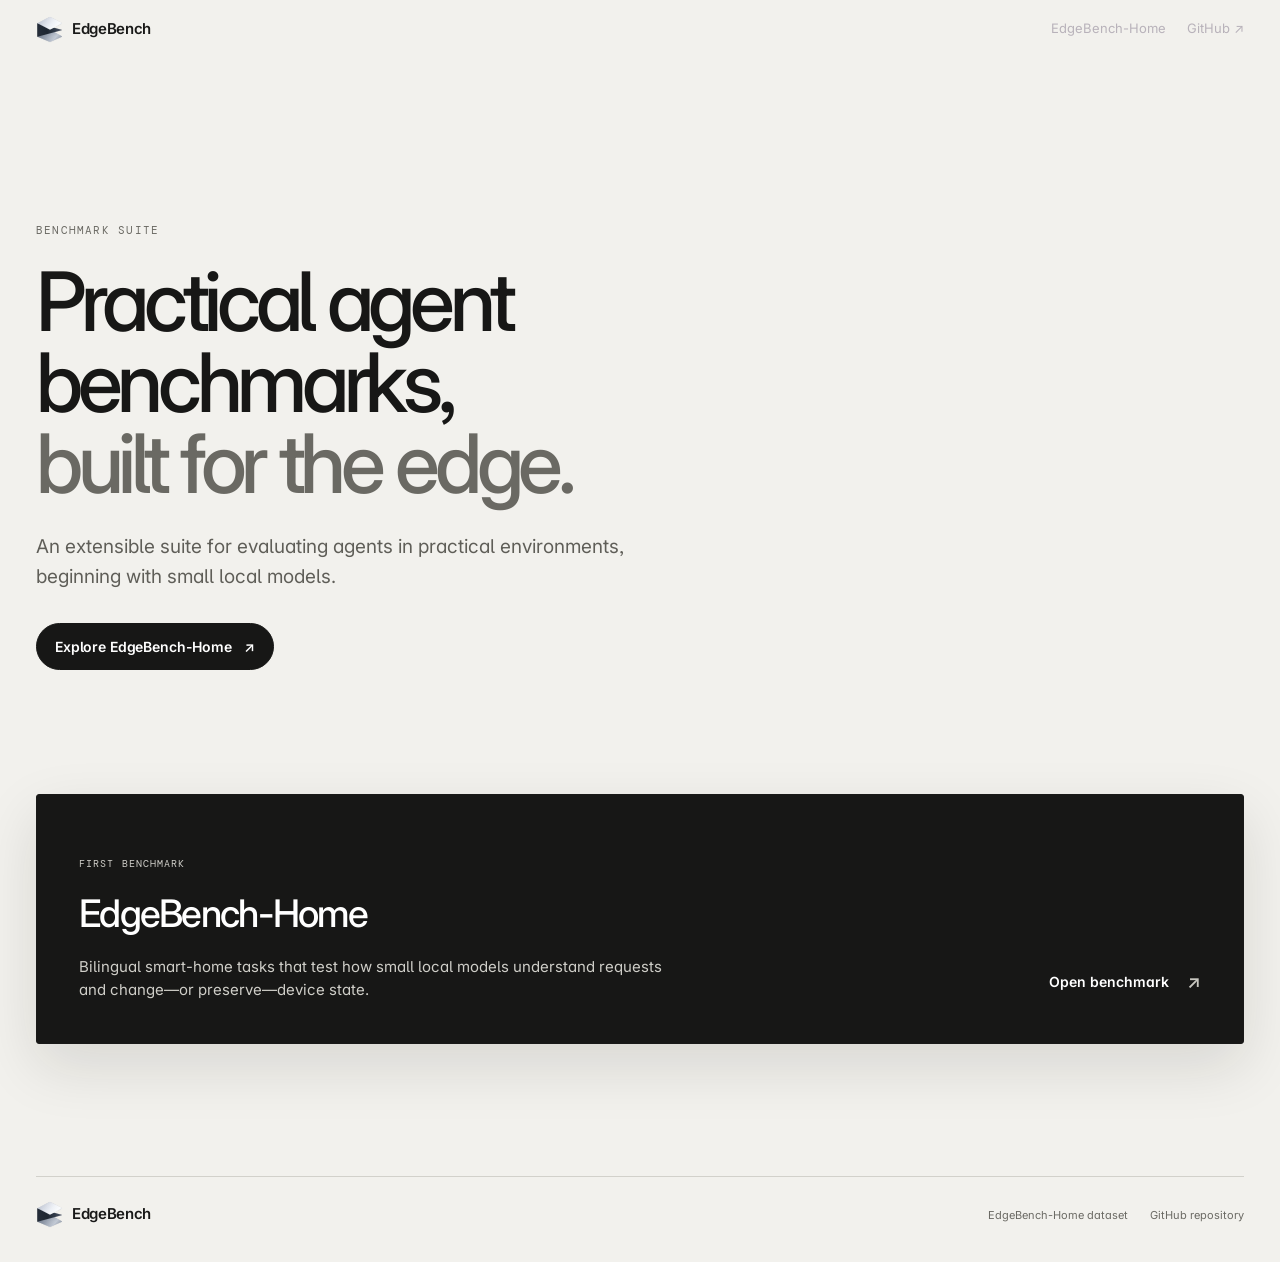
==== commit d49d1d44: "Publish bilingual home benchmark with task films and verified results" ====
--- a/site/index.html
+++ b/site/index.html
@@ -7,8 +7,8 @@
   <meta name="theme-color" content="#090909">
   <title>EdgeBench — Practical agent benchmarks</title>
   <link rel="icon" href="assets/edgebench-logo.svg" type="image/svg+xml">
-  <link rel="stylesheet" href="style.css?v=40">
-  <link rel="stylesheet" href="suite.css?v=1">
+  <link rel="stylesheet" href="style.css?v=55">
+  <link rel="stylesheet" href="suite.css?v=3">
 </head>
 <body class="suite-page">
   <a class="skip" href="#main">Skip to content</a>
--- a/site/style.css
+++ b/site/style.css
@@ -187,9 +187,125 @@
   html { scroll-behavior: auto; }
 }
 
+/* Homepage repair: complete wordmark, human scale labels, full-bleed task media. */
+body:not(.suite-page) .brand { display: inline-flex; width: 112px; flex: 0 0 112px; }
+body:not(.suite-page) .brand-full-logo { display: block; width: 100%; height: 38px; object-fit: contain; object-position: left center; }
+body:not(.suite-page) footer .brand { width: 112px; }
+body:not(.suite-page) .topbar { gap: 28px; }
+body:not(.suite-page) .topbar nav { flex-wrap: wrap; justify-content: flex-end; row-gap: 8px; }
+body:not(.suite-page) .intro-kicker,
+body:not(.suite-page) .register-top,
+body:not(.suite-page) .intro-register dt,
+body:not(.suite-page) .section-label,
+body:not(.suite-page) .panel-top,
+body:not(.suite-page) .table-head,
+body:not(.suite-page) .task-code,
+body:not(.suite-page) .auto-status,
+body:not(.suite-page) .scene-time-label,
+body:not(.suite-page) .conversation-speaker,
+body:not(.suite-page) .direct-submit-label { font-family: Inter, Arial, sans-serif; font-size: 11px; font-weight: 500; letter-spacing: .045em; }
+body:not(.suite-page) .intro-register dt { font-size: 10px; }
+body:not(.suite-page) .section-label,
+body:not(.suite-page) .panel-top,
+body:not(.suite-page) .table-head { text-transform: none; }
+body:not(.suite-page) .facts span,
+body:not(.suite-page) .intro-register dd,
+body:not(.suite-page) .band-card-head small,
+body:not(.suite-page) .band-gap,
+body:not(.suite-page) .band-bars i,
+body:not(.suite-page) .band-bars strong,
+body:not(.suite-page) .reference-row label,
+body:not(.suite-page) .reference-row b,
+body:not(.suite-page) .legend,
+body:not(.suite-page) .analysis-legend,
+body:not(.suite-page) .filter,
+body:not(.suite-page) .landscape-metric,
+body:not(.suite-page) .gap-filter,
+body:not(.suite-page) .table-note,
+body:not(.suite-page) .direct-submit-card p { font-size: 12px; }
+body:not(.suite-page) .task-demo { border-radius: 10px; }
+body:not(.suite-page) .demo-head { position: absolute; z-index: 6; top: 16px; left: 18px; right: 18px; min-height: 0; padding: 11px 14px; border: 1px solid rgba(255,255,255,.28); border-radius: 6px; background: rgba(18,18,17,.42); color: #fff; backdrop-filter: blur(12px); pointer-events: none; }
+body:not(.suite-page) .demo-head h3 { color: #fff; font-size: 15px; }
+body:not(.suite-page) .auto-status { border: 0; background: transparent; color: rgba(255,255,255,.88); font-size: 11px; }
+body:not(.suite-page) .demo-body,
+body:not(.suite-page) .scene-canvas { position: relative; }
+body:not(.suite-page) .scene-items { height: clamp(560px, 57vw, 760px); min-height: 560px; }
+body:not(.suite-page) .home-3d-scene { background: #171716; }
+body:not(.suite-page) .home-scene-video { object-position: center center; }
+body:not(.suite-page) .home-3d-scene::after { box-shadow: inset 0 -130px 150px rgba(0,0,0,.28), inset 0 80px 100px rgba(0,0,0,.13); }
+body:not(.suite-page) .scene-room-label,
+body:not(.suite-page) .scene-timebar,
+body:not(.suite-page) .scene-view-hint,
+body:not(.suite-page) .scene-reset { border-radius: 5px; }
+body:not(.suite-page) .scene-room-label { font-family: Inter, Arial, sans-serif; font-size: 11px; letter-spacing: .04em; }
+body:not(.suite-page) .scene-time-label { font-size: 10px; }
+body:not(.suite-page) .scene-time-block time,
+body:not(.suite-page) .scene-time-block strong { font-size: 13px; }
+body:not(.suite-page) .agent-conversation { right: 30px; bottom: 26px; width: min(460px, 48%); max-height: 64%; }
+body:not(.suite-page) .conversation-thread { max-height: min(390px, 52vh); gap: 10px; }
+body:not(.suite-page) .conversation-speaker { font-size: 10px; }
+body:not(.suite-page) .conversation-message p,
+body:not(.suite-page) .conversation-message.user p { max-width: 380px; padding: 12px 15px; border-radius: 5px 14px 14px 14px; font-size: 14px; line-height: 1.5; }
+body:not(.suite-page) .conversation-message.user p { border-radius: 14px 5px 14px 14px; }
+body:not(.suite-page) .landscape-chart-wrap,
+body:not(.suite-page) .gap-chart-wrap { overflow-x: auto; }
+body:not(.suite-page) .results-table-wrap { overflow-x: auto; }
+body:not(.suite-page) .results-table { min-width: 680px; }
+body:not(.suite-page) .landscape-axis,
+body:not(.suite-page) .landscape-axis-label,
+body:not(.suite-page) .analysis-axis,
+body:not(.suite-page) .analysis-axis-label,
+body:not(.suite-page) .gap-model-label { font-size: 11px; }
+body:not(.suite-page) .analysis-value,
+body:not(.suite-page) .gap-value { font-size: 10px; }
+@media (max-width: 760px) {
+  body:not(.suite-page) .topbar { height: auto; min-height: 66px; align-items: flex-start; padding: 13px 0; }
+  body:not(.suite-page) .topbar nav { gap: 10px 14px; }
+  body:not(.suite-page) .topbar nav a { font-size: 11px; }
+  body:not(.suite-page) .scene-items { height: clamp(430px, 112vw, 620px); min-height: 430px; }
+  body:not(.suite-page) .demo-head { top: 10px; left: 10px; right: 10px; padding: 9px 11px; }
+  body:not(.suite-page) .agent-conversation { right: 14px; bottom: 14px; width: min(400px, 82%); max-height: 60%; }
+  body:not(.suite-page) .conversation-message p,
+  body:not(.suite-page) .conversation-message.user p { font-size: 13px; }
+  body:not(.suite-page) .landscape-chart-wrap #landscape-chart,
+  body:not(.suite-page) .gap-chart-wrap #gap-chart { min-width: 650px; }
+  body:not(.suite-page) .results-table { min-width: 650px; }
+}
+@media (max-width: 430px) {
+  body:not(.suite-page) .brand { width: 94px; flex-basis: 94px; }
+  body:not(.suite-page) .brand-full-logo { height: 32px; }
+  body:not(.suite-page) .topbar { gap: 10px; }
+  body:not(.suite-page) .topbar nav { max-width: calc(100% - 104px); gap: 8px 10px; }
+  body:not(.suite-page) .topbar nav a { font-size: 10px; }
+  body:not(.suite-page) .scene-items { height: 430px; min-height: 430px; }
+  body:not(.suite-page) .agent-conversation { width: 88%; }
+}
+
+/* Language switch and data palette: labels and marks stay paired and legible. */
+body:not(.suite-page) .topbar nav { gap: 18px; }
+body:not(.suite-page) .language-toggle { min-height: 34px; padding: 6px 11px; border: 1px solid #c9c8c1; border-radius: 4px; background: #fff; color: #252522; font-size: 12px; font-weight: 600; cursor: pointer; }
+body:not(.suite-page) .language-toggle:hover { border-color: #74736d; background: #f4f3ef; }
+body:not(.suite-page) .analysis-legend i.cn,
+body:not(.suite-page) .language-bar.chinese { background: #5e7d91; fill: #5e7d91; }
+body:not(.suite-page) .analysis-legend i.en,
+body:not(.suite-page) .language-bar.english { background: #bf805d; fill: #bf805d; }
+body:not(.suite-page) .legend i { background: #384f5e; }
+body:not(.suite-page) .legend i.gray { background: #aa744f; }
+body:not(.suite-page) .analysis-legend i.sg-dot,
+body:not(.suite-page) .gap-point.sg { background: #384f5e; fill: #384f5e; }
+body:not(.suite-page) .analysis-legend i.ss-dot,
+body:not(.suite-page) .gap-point.ss { background: #aa744f; fill: #aa744f; }
+body:not(.suite-page) .gap-span { stroke: #85847d; }
+body:not(.suite-page) .bar { background: #384f5e; }
+body:not(.suite-page) .bar.ss { background: #aa744f; }
+body:not(.suite-page) .band-bars em { background: #384f5e; }
+body:not(.suite-page) .band-bars em.ss { background: #aa744f; }
+@media (max-width: 760px) {
+  body:not(.suite-page) .topbar nav { gap: 9px 12px; }
+  body:not(.suite-page) .language-toggle { min-height: 30px; padding: 4px 8px; }
+}
+
 /* Task family walkthrough */
-
-@keyframes content-in { from { opacity: .2; transform: translateY(4px); } to { opacity: 1; transform: translateY(0); } }
 
 /* Use the EdgeBench folded-page SVG as the shared header and footer mark. */
 .brand-logo-crop {
@@ -255,12 +371,13 @@
 .gap-filter { padding: 5px 8px; border: 1px solid var(--hair); border-radius: 999px; background: transparent; color: var(--muted); cursor: pointer; font-family: Inter, Arial, sans-serif; font-size: 10px; }
 .gap-filter:hover, .gap-filter.active { border-color: #777; color: var(--ink); }
 .analysis-legend { display: flex; align-items: center; gap: 6px; margin-top: 15px; color: var(--muted); font-size: 10px; }
+.analysis-panel .panel-top > .analysis-legend { flex: 0 0 auto; margin-top: 0; }
 .analysis-legend i { display: inline-block; width: 9px; height: 9px; margin-left: 6px; border-radius: 2px; background: #aab6c2; }
 .analysis-legend i:first-child { margin-left: 0; }
 .analysis-legend i.en { background: #6d7680; }
 .analysis-legend i.sg-dot { width: 7px; height: 7px; border-radius: 50%; background: var(--sg); }
 .analysis-legend i.ss-dot { width: 7px; height: 7px; border-radius: 50%; background: var(--ss); }
-.language-charts { display: grid; grid-template-columns: 1fr; gap: 12px; margin-top: 8px; }
+.language-charts { display: grid; grid-template-columns: 1fr; gap: 8px; margin-top: 8px; }
 .language-chart-panel { min-width: 0; }
 .language-chart-panel h3 { margin: 0 0 3px; color: #aaa3ac; font-size: 12px; font-weight: 500; }
 .language-chart-svg { display: block; width: 100%; height: auto; }
@@ -295,7 +412,7 @@
   .analysis-grid { grid-template-columns: 1fr; }
   .analysis-panel .panel-top { align-items: flex-start; flex-direction: column; }
   .analysis-controls { justify-content: start; }
-  .language-charts { gap: 14px; }
+  .language-charts { grid-template-columns: 1fr; gap: 14px; }
   .gap-chart-wrap { max-height: 430px; }
 }
 
@@ -606,7 +723,7 @@
 
 /* Task explorer: a single selector drives one illustrated, animated home scene. */
 .topbar, .section { border-bottom: 0; }
-.facts { gap: 10px; border: 0; }
+.facts { grid-template-columns: repeat(4, minmax(0, 1fr)); max-width: none; gap: 10px; border: 0; }
 .facts > div, .facts > div:last-child {
   border: 0;
   border-radius: 15px;
@@ -672,12 +789,13 @@
 .results-overview {
   display: grid;
   grid-template-columns: minmax(0, .92fr) minmax(0, 1.3fr);
-  align-items: start;
+  align-items: stretch;
   gap: 14px;
 }
 .results-overview > * { min-width: 0; }
 .results-overview .model-landscape { margin-top: 0; }
 .results-overview .chart { height: 330px; }
+.results-overview .group label { transform: translateY(4px); }
 .results-overview .group label small { white-space: nowrap; }
 .results-overview .landscape-layout { grid-template-columns: minmax(0, 1fr); gap: 14px; }
 .results-overview #landscape-chart { min-width: 0; }
@@ -696,6 +814,22 @@
   border-top: 0;
   border-left: 1px solid var(--hair);
 }
+.results-overview .reference-bars {
+  grid-template-columns: repeat(2, minmax(0, 1fr));
+  gap: 6px 10px;
+  margin-top: 9px;
+}
+.results-overview .reference-row {
+  min-height: 31px;
+  grid-template-columns: 24px minmax(0, 1fr) max-content;
+  gap: 6px;
+}
+.results-overview .reference-row .model-logo {
+  width: 24px;
+  height: 24px;
+  border-radius: 7px;
+}
+.results-overview .reference-row label { font-size: 10px; }
 @media (max-width: 960px) {
   .results-overview { grid-template-columns: 1fr; }
 }
@@ -773,25 +907,6 @@
   padding: 76px 0;
   overflow: hidden;
 }
-.intro::before {
-  position: absolute;
-  z-index: -1;
-  top: -9%;
-  right: -10%;
-  width: min(990px, 92vw);
-  height: 116%;
-  border-radius: 50%;
-  background:
-    radial-gradient(ellipse 34% 47% at 76% 31%, rgba(106, 76, 245, .18), transparent 100%),
-    radial-gradient(ellipse 43% 48% at 62% 62%, rgba(212, 77, 240, .11), transparent 100%),
-    radial-gradient(ellipse 35% 45% at 88% 75%, rgba(255, 122, 61, .10), transparent 100%);
-  filter: blur(30px);
-  opacity: .95;
-  -webkit-mask-image: linear-gradient(to bottom, #000 0%, #000 58%, transparent 100%);
-  mask-image: linear-gradient(to bottom, #000 0%, #000 58%, transparent 100%);
-  content: "";
-  pointer-events: none;
-}
 .intro > div { position: relative; z-index: 1; max-width: 760px; }
 .intro h1 {
   max-width: 700px;
@@ -825,261 +940,173 @@
 .intro-secondary:hover { border-color: rgba(194, 167, 210, .35); background: rgba(255, 255, 255, .075); color: #fff; }
 .intro-secondary span { color: #c5b5ce; }
 
-.tasks { padding: 92px 0 98px; }
-.tasks-intro { margin-bottom: 28px; }
-.tasks-intro .lead { margin-top: 12px; }
+.tasks {
+  position: relative;
+  isolation: isolate;
+  padding: 94px 0 102px;
+  overflow: hidden;
+}
+.tasks::before {
+  position: absolute;
+  z-index: -1;
+  top: 155px;
+  left: 50%;
+  width: min(1080px, 100vw);
+  height: 620px;
+  content: "";
+  transform: translateX(-50%);
+  background: radial-gradient(ellipse at 52% 55%, rgba(135, 104, 150, .085), transparent 68%);
+  filter: blur(24px);
+  pointer-events: none;
+}
+.tasks-intro {
+  display: grid;
+  grid-template-columns: minmax(0, 1.1fr) minmax(260px, .62fr);
+  align-items: end;
+  gap: 48px;
+  margin-bottom: 33px;
+}
+.tasks-heading .section-label { margin-bottom: 14px; }
+.tasks-heading h2 { max-width: 670px; margin: 0; font-size: clamp(34px, 4.15vw, 49px); line-height: 1.02; letter-spacing: -.058em; }
+.tasks-summary { max-width: 380px; justify-self: end; }
+.tasks-summary p { margin: 0; color: #aaa3ad; font-size: 14px; line-height: 1.6; }
+.tasks-summary > span { display: flex; align-items: center; gap: 8px; margin-top: 15px; color: #88818c; font: 10px "DM Mono", monospace; }
+.tasks-summary b { color: #e5dde9; font-size: 11px; font-weight: 500; }
+.tasks-summary i { width: 3px; height: 3px; margin-inline: 2px; border-radius: 50%; background: #82718a; }
 .task-explorer {
   display: grid;
-  grid-template-columns: minmax(220px, .58fr) minmax(0, 1.8fr);
-  align-items: stretch;
-  gap: 20px;
-}
-.task-list { display: grid; align-content: start; gap: 6px; min-width: 0; }
+  grid-template-columns: minmax(0, 1fr);
+  gap: 0;
+}
+.task-list { display: grid; grid-template-columns: repeat(7, minmax(0, 1fr)); align-content: stretch; min-width: 0; margin-bottom: 13px; border-bottom: 1px solid rgba(255,255,255,.13); }
 .task-row {
-  display: grid;
-  grid-template-columns: 40px minmax(0, 1fr);
-  align-items: center;
+  appearance: none;
+  position: relative;
+  display: flex;
+  min-width: 0;
+  flex-direction: column;
+  align-items: flex-start;
+  justify-content: center;
   width: 100%;
-  min-height: 60px;
-  padding: 10px 13px;
-  column-gap: 10px;
-  border: 1px solid transparent;
-  border-radius: 11px;
+  min-height: 65px;
+  padding: 9px 13px 11px;
+  gap: 5px;
+  border: 0;
+  border-left: 1px solid rgba(255,255,255,.08);
+  border-radius: 0;
   background: transparent;
-  color: #c9c3cc;
+  color: #a9a3ac;
   cursor: pointer;
   font: inherit;
   text-align: left;
-  transition: background .18s ease, border-color .18s ease, color .18s ease;
-}
-.task-row:hover { background: rgba(255, 255, 255, .045); color: #fff; }
-.task-row.selected {
-  border-color: rgba(194, 167, 210, .24);
-  background: radial-gradient(ellipse at 0 50%, rgba(194, 167, 210, .15), transparent 78%), rgba(255, 255, 255, .045);
-  color: #f4eff6;
-}
-.task-code { color: #a59aa9; font: 10px "DM Mono", monospace; }
-.task-row.selected .task-code { color: #e0d3e7; }
-.task-name { display: block; min-width: 0; color: inherit; font-size: 13px; font-weight: 500; line-height: 1.4; }
+  transition: color .2s ease, background-color .2s ease;
+}
+.task-row:first-child { border-left: 0; padding-left: 0; }
+.task-row::after { position: absolute; right: 13px; bottom: -1px; left: 13px; height: 2px; background: #c4a9cf; content: ""; transform: scaleX(0); transform-origin: left; transition: transform .22s ease; }
+.task-row:first-child::after { left: 0; }
+.task-row:hover { color: #f0ebf2; background: rgba(255,255,255,.025); }
+.task-row:focus-visible { outline: 2px solid rgba(216, 191, 224, .76); outline-offset: -3px; }
+.task-row.selected { color: #f5eff7; }
+.task-row.selected::after { transform: scaleX(1); }
+.task-code { color: #827b87; font: 9px "DM Mono", monospace; letter-spacing: .08em; }
+.task-row.selected .task-code { color: #d6c4dc; }
+.task-name { display: block; min-width: 0; min-height: 28px; color: inherit; font-size: 11px; font-weight: 450; line-height: 1.36; }
 .task-demo {
   position: relative;
   display: flex;
   min-width: 0;
   flex-direction: column;
   overflow: hidden;
-  border: 1px solid #2a272c;
-  border-radius: 18px;
-  background:
-    radial-gradient(ellipse 70% 43% at 88% 0%, rgba(106, 76, 245, .12), transparent 100%),
-    radial-gradient(ellipse 46% 37% at 0% 100%, rgba(255, 122, 61, .07), transparent 100%),
-    #141315;
-  box-shadow: 0 22px 58px rgba(0, 0, 0, .2);
-}
-.demo-head { display: flex; justify-content: space-between; align-items: center; gap: 16px; padding: 20px 22px 14px; }
-.demo-head h3 { min-width: 0; margin: 0; color: #f5f2f6; font-size: 22px; font-weight: 500; letter-spacing: -.6px; line-height: 1.2; }
-.walk-controls { display: inline-flex; align-items: center; gap: 6px; }
-.walk-control {
-  display: inline-grid;
-  min-width: 40px;
-  height: 38px;
-  place-items: center;
-  padding: 0 12px;
-  border: 1px solid rgba(255, 255, 255, .11);
-  border-radius: 10px;
-  background: rgba(255, 255, 255, .035);
-  color: #e0dbe3;
-  cursor: pointer;
-  font: 13px Inter, Arial, sans-serif;
-  transition: background .18s ease, border-color .18s ease, color .18s ease;
-}
-.walk-control:hover:not(:disabled) { border-color: rgba(194, 167, 210, .38); background: rgba(194, 167, 210, .10); color: #fff; }
-.walk-control:disabled { opacity: .38; cursor: default; }
-.walk-control.icon { padding: 0; font-size: 24px; line-height: 1; }
-.walk-control.play { min-width: 66px; border-color: transparent; background: #e8e3e9; color: #151316; font-weight: 600; }
-.walk-control.play:hover:not(:disabled) { background: #fff; color: #151316; }
-.demo-context { display: grid; grid-template-columns: max-content minmax(0, 1fr); align-items: center; gap: 22px; padding: 0 22px 8px; }
-.interface-view { display: block; padding: 0; }
-.interface-view .control-label, .demo-prompt > span { display: block; margin-bottom: 6px; color: #99929d; font: 10px "DM Mono", monospace; letter-spacing: .06em; text-transform: uppercase; }
-.interface-view-head { display: inline-flex; gap: 3px; padding: 3px; border: 1px solid rgba(255, 255, 255, .08); border-radius: 10px; background: rgba(0, 0, 0, .2); }
-.interface-button { min-height: 40px; padding: 8px 11px; border: 1px solid transparent; border-radius: 7px; background: transparent; color: #b0aab3; font-size: 11px; cursor: pointer; transition: background .18s ease, color .18s ease; }
-.interface-button:hover { color: #fff; }
-.interface-button.active { background: rgba(194, 167, 210, .17); color: #f5eef8; }
-.demo-prompt { min-width: 0; padding: 0; border: 0; }
-.demo-prompt p { margin: 0; color: #e5e0e7; font-size: 14px; line-height: 1.5; }
-.walk-steps { display: grid; grid-template-columns: repeat(3, minmax(0, 1fr)); gap: 7px; padding: 12px 22px 0; }
-.walk-step {
-  position: relative;
-  isolation: isolate;
-  display: flex;
-  min-width: 0;
-  min-height: 46px;
-  align-items: flex-start;
-  gap: 8px;
-  padding: 10px 11px;
-  overflow: hidden;
-  border: 1px solid rgba(255, 255, 255, .08);
-  border-radius: 9px;
-  background: rgba(255, 255, 255, .025);
-  color: #aaa4ad;
-  cursor: pointer;
-  font: 11px Inter, Arial, sans-serif;
-  text-align: left;
-  transition: border-color .18s ease, background .18s ease, color .18s ease;
-}
-.walk-step::before { position: absolute; z-index: -1; inset: 0; background: rgba(194, 167, 210, .11); content: ""; transform: scaleX(0); transform-origin: left; }
-.walk-step-number { flex: 0 0 auto; color: #b0a6b5; font: 9px "DM Mono", monospace; }
-.walk-step-label { min-width: 0; line-height: 1.35; overflow-wrap: anywhere; }
-.walk-step.done { background: rgba(194, 167, 210, .06); color: #d2c8d7; }
-.walk-step.done::before { transform: scaleX(1); }
-.walk-step.current { border-color: rgba(194, 167, 210, .35); background: rgba(194, 167, 210, .09); color: #f1eaf4; }
-.walk-step.current::before { animation: walkthrough-progress 5.2s linear forwards; }
-.walk-steps[data-paused="true"] .walk-step.current::before { animation-play-state: paused; }
-.walk-counter { color: #b3a7ba; font: 11px "DM Mono", monospace; }
-.walk-copy { display: grid; grid-template-columns: max-content minmax(0, 1fr); align-items: baseline; gap: 18px; padding: 15px 22px 19px; }
-.walk-copy p { margin: 0; color: #c4bec7; font-size: 13px; line-height: 1.5; }
-.task-demo.switching .demo-head h3, .task-demo.switching .demo-prompt p, .task-demo.switching .walk-copy { animation: content-in .28s ease both; }
-.scene-canvas { min-height: 0; margin: 14px 20px 0; overflow: hidden; border: 1px solid #302b30; border-radius: 14px; background: #0e0d0f; }
-.scene-bar { display: flex; min-height: 32px; align-items: center; justify-content: flex-end; padding: 8px 12px 0; }
-.scene-mode { color: #b6aabf; font: 10px "DM Mono", monospace; }
-.scene-items { display: block; min-height: 0; padding: 0 5px 7px; overflow: hidden; }
-.home-scene { display: block; width: 100%; height: auto; font-family: Inter, Arial, sans-serif; }
-.scene-items > svg { animation: scene-arrive .3s ease both; }
-.home-scene.is-seeking.pre-query .device-state, .home-scene.is-seeking.pre-query .occupant-label { opacity: 0; }
-
-/* Dimensional isometric room illustration. */
-.scene-backdrop { fill: #111014; }
-.scene-backdrop-glow { fill: url(#home-glow); }
-.room-shadow { fill: rgba(0, 0, 0, .62); filter: url(#soft-shadow); }
-.room-shell { fill: #100f11; stroke: rgba(255, 255, 255, .11); stroke-width: 1.2; }
-.room-wall { stroke: rgba(239, 228, 236, .13); stroke-width: 1.2; stroke-linejoin: round; }
-.room-wall-left { fill: url(#wall-soft); }
-.room-wall-right { fill: url(#wall-deep); }
-.room-floor { fill: url(#floor-wood); stroke: rgba(240, 221, 209, .2); stroke-width: 1.4; stroke-linejoin: round; }
-.room-baseboard, .room-wall-seam { fill: none; stroke: rgba(240, 228, 229, .17); stroke-width: 2; }
-.room-wall-seam { stroke-width: 1; }
-.room-window { fill: #433d47; stroke: rgba(226, 221, 226, .46); stroke-width: 1.5; }
-.window-view { fill: url(#window-glass); }
-.window-landscape { fill: rgba(209, 182, 161, .48); }
-.window-frame { fill: none; stroke: rgba(231, 228, 229, .65); stroke-width: 1.5; }
-.window-curtains { fill: #756976; stroke: rgba(221, 207, 213, .38); stroke-width: .8; }
-.door-trim { fill: #453c3c; stroke: rgba(223, 203, 188, .42); stroke-width: 1.2; }
-.room-door { fill: url(#door-wood); stroke: rgba(223, 203, 188, .45); stroke-width: .9; }
-.door-panel { fill: none; stroke: rgba(224, 204, 187, .42); stroke-width: 1; }
-.door-handle { fill: #d7bd8e; stroke: #806c50; stroke-width: .7; }
-.wall-art-frame { fill: #53464a; stroke: rgba(234, 218, 205, .5); stroke-width: 1.1; }
-.wall-art-print { fill: url(#art-print); }
-.wall-art-detail { fill: none; stroke: rgba(225, 212, 204, .7); stroke-width: 1.4; }
-.floor-seam { fill: none; stroke: rgba(240, 221, 209, .12); stroke-width: 1; }
-.room-label { fill: #e1d9e0; font-size: 13px; font-weight: 600; letter-spacing: 1.2px; }
-.room-code { fill: #958b97; font: 10px "DM Mono", monospace; }
-.furniture-shadow { fill: rgba(0, 0, 0, .42); }
-.desk-legs, .table-leg, .monitor-stand { fill: none; stroke: #514640; stroke-width: 4; stroke-linecap: round; stroke-linejoin: round; }
-.desk-front { fill: #554236; stroke: #846c5a; stroke-width: 1.2; }
-.desk-side { fill: #3e322d; stroke: #645148; stroke-width: 1.2; }
-.desk-top, .coffee-table-top, .side-table-top, .nightstand-top, .counter-top, .island-top { fill: url(#wood-surface); stroke: #9a7c68; stroke-width: 1.2; stroke-linejoin: round; }
-.monitor-shell { fill: #202226; stroke: #969395; stroke-width: 1.6; }
-.monitor-screen { fill: url(#screen-light); stroke: rgba(205, 225, 229, .58); stroke-width: 1; }
-.monitor-content, .monitor-glint, .keyboard-keys { fill: none; stroke: rgba(208, 230, 232, .56); stroke-width: 1.1; stroke-linecap: round; }
-.monitor-glint { stroke: rgba(255, 255, 255, .34); stroke-width: 2; }
-.keyboard-top { fill: #454447; stroke: #858086; stroke-width: .8; }
-.keyboard-front { fill: #29282b; }
-.keyboard-keys { stroke: rgba(225, 219, 225, .43); stroke-width: .7; }
-.desk-mouse { fill: #aaa3a5; stroke: #d4cdce; stroke-width: .7; }
-.desk-plant-leaves { fill: none; stroke: #87917a; stroke-width: 2.4; stroke-linecap: round; }
-.desk-plant-pot { fill: #8a6452; stroke: #bc9c86; stroke-width: .8; }
-.sofa-back, .sofa-side, .sofa-front { fill: url(#sofa-fabric); stroke: #a198a1; stroke-width: 1; stroke-linejoin: round; }
-.sofa-side { fill: #45414a; }
-.sofa-front { fill: #39363d; }
-.sofa-seat { fill: #68616b; stroke: #a098a3; stroke-width: 1; }
-.sofa-cushion { fill: #817b83; stroke: #b0a7b0; stroke-width: .8; stroke-linejoin: round; }
-.sofa-stitching { fill: none; stroke: rgba(226, 215, 222, .4); stroke-width: .8; }
-.rug { fill: rgba(122, 102, 113, .25); stroke: rgba(207, 190, 192, .25); stroke-width: 1; }
-.coffee-table-side, .coffee-table-front, .side-table-front, .nightstand-front, .nightstand-side, .counter-front, .counter-side, .island-front, .island-side { fill: #433832; stroke: #766157; stroke-width: 1; stroke-linejoin: round; }
-.coffee-table-front, .nightstand-front, .counter-front, .island-front { fill: #514138; }
-.table-book { fill: #968174; stroke: #d0b9a4; stroke-width: .7; }
-.table-cup { fill: #d0c4b8; stroke: #f0e6d9; stroke-width: .7; }
-.table-cup-side { fill: none; stroke: #c9bdae; stroke-width: 1; }
-.bed-frame, .bed-side, .bed-front { fill: #52494c; stroke: #998a8d; stroke-width: 1; stroke-linejoin: round; }
-.bed-side, .bed-front { fill: #403a3c; }
-.bed-cover { fill: url(#bed-cover); stroke: #b5a9b6; stroke-width: 1; stroke-linejoin: round; }
-.bed-throw { fill: #a08f92; opacity: .82; }
-.bed-folds, .bed-stitching { fill: none; stroke: rgba(229, 218, 226, .4); stroke-width: .8; }
-.bed-stitching { stroke: rgba(234, 212, 197, .52); }
-.bed-pillow { fill: #c2b7b2; stroke: #eee0d7; stroke-width: .8; }
-.nightstand-drawer { fill: #342d2b; stroke: rgba(224, 198, 177, .35); stroke-width: .8; }
-.nightstand-knob { fill: #d0b58d; }
-.bedroom-rug { fill: rgba(121, 105, 125, .23); }
-.backsplash { fill: url(#tile-surface); stroke: rgba(222, 210, 199, .28); stroke-width: .8; }
-.backsplash-grout { fill: none; stroke: rgba(224, 212, 203, .23); stroke-width: .7; }
-.cabinet-door { fill: #41383a; stroke: #857577; stroke-width: .8; }
-.cabinet-side { fill: #3a3334; stroke: #64595a; stroke-width: .8; }
-.sink-rim, .stove-top { fill: #5e5a5a; stroke: #b6b0ae; stroke-width: .8; }
-.sink-basin { fill: #25282b; stroke: #a4aaad; stroke-width: 1; }
-.sink-faucet { fill: none; stroke: #c0c0bc; stroke-width: 2; stroke-linecap: round; }
-.sink-handle { fill: #d0cec8; }
-.stove-burner { fill: #282628; stroke: #c0b6b0; stroke-width: 1; }
-.island-top { fill: #89776b; }
-.island-detail { fill: none; stroke: rgba(235, 222, 206, .38); stroke-width: 1; }
-.lamp-base { fill: #b9a58e; }
-.lamp-arm { fill: none; stroke: #c6b59e; stroke-width: 2.5; stroke-linecap: round; }
-.lamp-joint { fill: #d4c3ab; }
-.lamp-shade { fill: #c8b9a5; stroke: #e1d5c6; stroke-width: 1; }
-.lamp-bulb, .pendant-bulb { fill: #6f6662; }
-.pendant-cord { stroke: #807776; stroke-width: 1.4; }
-.pendant-shade { fill: #908783; stroke: #c3b9ad; stroke-width: 1; }
-.light-halo { fill: url(#lamp-warmth); opacity: 0; }
-.scene-light[data-on="true"] .light-halo, .scene-ceiling-light[data-on="true"] .light-halo { opacity: .8; animation: lamp-warm-up .85s ease-out both; }
-.scene-light[data-on="true"] .lamp-bulb, .scene-ceiling-light[data-on="true"] .pendant-bulb { fill: #fff0c6; }
-.device-state { fill: #d8c8df; font: 8px "DM Mono", monospace; letter-spacing: .45px; }
-.scene-light[data-on="true"] .device-state, .scene-ceiling-light[data-on="true"] .device-state { fill: #ffe0a4; }
-.selection-halo { fill: none; stroke: #d5bfd9; stroke-width: 1.4; stroke-dasharray: 2 4; opacity: 0; }
-.is-target .selection-halo { opacity: .85; animation: selection-breathe 1.8s ease-in-out infinite; }
-.is-inspected .selection-halo { opacity: .78; stroke: #e2ba9a; stroke-dasharray: 2 4; }
-.scene-fan { opacity: .9; }
-.fan-outline { fill: rgba(24, 23, 25, .72); stroke: rgba(225, 216, 225, .42); stroke-width: 1; }
-.fan-blades { fill: #96909a; }
-.fan-hub { fill: #ded3d9; }
-.fan-label { fill: #c2b8c2; font-size: 7px; letter-spacing: .3px; }
-.scene-occupant .person-shadow { fill: rgba(0, 0, 0, .45); }
-.scene-occupant .person-head { fill: #d7b99e; }
-.scene-occupant .person-body { fill: #aa8e9c; }
-.scene-occupant .person-legs { fill: none; stroke: #82717a; stroke-width: 2; stroke-linecap: round; }
-.occupant-label { fill: #ded0d5; font: 7px "DM Mono", monospace; letter-spacing: .3px; }
-.scene-badge rect { fill: rgba(22, 20, 24, .94); stroke: rgba(224, 213, 228, .24); }
-.scene-badge .badge-eyebrow { fill: #c0b0c8; font: 8px "DM Mono", monospace; letter-spacing: .6px; }
-.scene-badge .badge-label { fill: #f3edf2; font-size: 11px; font-weight: 600; }
-.scene-badge.question rect { fill: rgba(32, 28, 36, .97); }
-.scene-badge.automation rect { fill: rgba(40, 31, 31, .97); stroke: rgba(255, 178, 122, .38); }
-.scene-badge.automation .badge-eyebrow { fill: #ffc194; }
-.scene-badge.correction rect { fill: rgba(39, 31, 42, .97); stroke: rgba(212, 139, 238, .4); }
-.scene-badge.correction .badge-eyebrow, .scene-badge.memory .badge-eyebrow { fill: #d7bfdc; }
-
-@keyframes scene-arrive { from { opacity: .58; transform: translateY(3px); } to { opacity: 1; transform: translateY(0); } }
-@keyframes lamp-warm-up { from { opacity: 0; transform: scale(.76); } to { opacity: .8; transform: scale(1); } }
-@keyframes selection-breathe { 0%, 100% { opacity: .4; transform: scale(.96); } 50% { opacity: .95; transform: scale(1.04); } }
-@keyframes walkthrough-progress { to { transform: scaleX(1); } }
-
+  border: 1px solid rgba(218, 203, 224, .12);
+  border-radius: 5px;
+  background: #111012;
+  box-shadow: none;
+}
+.demo-head { display: flex; justify-content: space-between; align-items: center; gap: 14px; padding: 18px 20px 16px; border-bottom: 1px solid rgba(255,255,255,.055); }
+.demo-head h3 { min-width: 0; margin: 0; color: #f5f2f6; font-size: 19px; font-weight: 500; letter-spacing: -.45px; line-height: 1.2; }
+.auto-status { color: #8e8791; font: 9px "DM Mono", monospace; letter-spacing: .04em; }
+.demo-body { display: grid; grid-template-columns: minmax(0, 1.72fr) minmax(270px, .82fr); align-items: stretch; gap: 0; min-height: 0; margin: 0; }
+.scene-canvas { position: relative; min-width: 0; min-height: 0; overflow: hidden; border: 0; border-right: 1px solid rgba(255,255,255,.1); border-radius: 0; background: #0d0c0e; box-shadow: none; transition: background-color .3s ease; }
+.scene-canvas.state-updated { background-color: #131015; }
+.agent-conversation { display: flex; min-width: 0; flex-direction: column; padding: 18px 20px 16px; background: #111012; }
+.conversation-head { display: flex; align-items: center; gap: 9px; min-height: 34px; padding-bottom: 13px; border-bottom: 1px solid rgba(255,255,255,.09); }
+.conversation-presence { width: 6px; height: 6px; flex: 0 0 6px; border-radius: 50%; background: #b99ac5; box-shadow: 0 0 8px rgba(185,154,197,.35); }
+.conversation-head strong { color: #eee8f0; font-size: 11px; font-weight: 500; }
+.conversation-example { margin-left: auto; color: #8e8791; font: 8px "DM Mono", monospace; letter-spacing: .04em; }
+.conversation-thread { display: flex; flex: 1; flex-direction: column; gap: 11px; min-height: 240px; max-height: 440px; overflow: auto; padding: 14px 3px 4px 0; scrollbar-color: rgba(255,255,255,.18) transparent; scrollbar-width: thin; }
+.conversation-message { display: flex; max-width: 94%; flex-direction: column; gap: 5px; animation: conversation-arrive .36s ease both; }
+.conversation-message.user { align-self: flex-end; align-items: flex-end; }
+.conversation-message.assistant { align-self: flex-start; align-items: flex-start; }
+.conversation-speaker { color: #948c98; font: 8px "DM Mono", monospace; letter-spacing: .04em; }
+.conversation-message.user .conversation-speaker { color: #a99e91; }
+.conversation-message p { max-width: 100%; margin: 0; padding: 8px 11px; border: 1px solid rgba(255,255,255,.06); border-radius: 13px; background: #1d1b1f; color: #e9e3eb; font-size: 12px; line-height: 1.42; white-space: pre-line; }
+.conversation-message.user p { border-color: rgba(210,185,152,.12); border-radius: 13px 13px 3px 13px; background: #292522; color: #eee7dd; }
+@keyframes conversation-arrive { from { opacity: 0; transform: translateY(5px); } to { opacity: 1; transform: translateY(0); } }
+
+.interfaces { padding: 70px 0 74px; }
+.interfaces-intro { margin-bottom: 20px; }
+.interfaces-intro h2 { margin: 0; }
+.interface-cards { display: grid; grid-template-columns: repeat(2, minmax(0, 1fr)); gap: 14px; }
+.interface-card { display: grid; grid-template-columns: minmax(0, 1fr) max-content; align-items: center; gap: 22px; padding: 20px; border: 1px solid #29262c; border-radius: 14px; background: radial-gradient(ellipse 68% 100% at 100% 0%, rgba(117, 99, 132, .09), transparent 85%), #141315; }
+.interface-card h3 { margin: 0; color: #eee9f0; font-size: 17px; font-weight: 500; letter-spacing: -.3px; }
+.interface-card p { margin: 5px 0 0; color: #aaa3ad; font-size: 12px; line-height: 1.45; }
+.interface-flow { display: flex; align-items: center; gap: 9px; color: #d7c9dc; font-size: 11px; white-space: nowrap; }
+.interface-flow i { color: #96879e; font-size: 16px; font-style: normal; }
+
+.scene-items { position: relative; display: block; width: 100%; height: clamp(400px, 39vw, 480px); min-height: 390px; overflow: hidden; }
+.home-3d-scene { position: absolute; inset: 0; overflow: hidden; isolation: isolate; background: radial-gradient(ellipse 74% 90% at 50% 56%, rgba(119, 98, 113, .15), transparent 74%), linear-gradient(150deg, #15141b, #0b0b10 75%); }
+.home-scene-video { position: absolute; inset: 0; width: 100%; height: 100%; object-fit: cover; object-position: center 56%; opacity: 0; transition: opacity .35s ease; }
+.home-3d-scene.uses-video .home-scene-video { opacity: 1; }
+.home-3d-scene.uses-video .home-scene-canvas { visibility: hidden; }
+.home-3d-scene.uses-video .scene-device-pins,
+.home-3d-scene.uses-video .scene-view-tools { display: none; }
+.home-3d-scene::after { position: absolute; z-index: 1; inset: 0; border: 1px solid rgba(255,255,255,.045); content: ""; box-shadow: inset 0 0 80px rgba(3,3,8,.32); pointer-events: none; }
+.home-scene-canvas { display: block; width: 100%; height: 100%; cursor: grab; touch-action: none; outline: none; }
+.home-scene-canvas:active { cursor: grabbing; }
+.home-scene-canvas:focus-visible { outline: 2px solid rgba(218, 196, 224, .75); outline-offset: -4px; }
+.scene-room-labels { position: absolute; top: 12px; left: 14px; display: flex; flex-wrap: wrap; gap: 6px; pointer-events: none; }
+.scene-room-label { display: inline-flex; align-items: center; gap: 7px; padding: 6px 9px; border: 1px solid rgba(255,255,255,.12); border-radius: 999px; background: rgba(11,10,12,.54); color: #e7e0e8; font: 9px "DM Mono", monospace; letter-spacing: .06em; text-transform: uppercase; backdrop-filter: blur(8px); }
+.scene-room-label small { color: #cbb9a0; font: 8px Inter, Arial, sans-serif; letter-spacing: 0; text-transform: none; }
+.scene-timebar { position: absolute; z-index: 4; top: 12px; right: 12px; display: flex; align-items: stretch; border: 1px solid rgba(255,255,255,.12); border-radius: 6px; background: rgba(11,10,12,.72); color: #eee8f0; pointer-events: none; backdrop-filter: blur(10px); }
+.scene-time-block { display: grid; min-width: 76px; gap: 3px; padding: 7px 9px; }
+.scene-time-context { min-width: 130px; border-left: 1px solid rgba(255,255,255,.1); }
+.scene-time-label { color: #9f96a2; font: 7px "DM Mono", monospace; letter-spacing: .08em; text-transform: uppercase; }
+.scene-time-block time, .scene-time-block strong { color: #f0ebf1; font: 10px "DM Mono", monospace; font-weight: 400; letter-spacing: .01em; white-space: nowrap; }
+.scene-time-block[hidden] { display: none; }
+.scene-device-pins { position: absolute; z-index: 2; inset: 0; overflow: hidden; pointer-events: none; }
+.scene-device-pin { position: absolute; display: grid; width: 30px; height: 30px; place-items: center; padding: 0; transform: translate(-50%, -50%); border: 0; background: transparent; color: #f3eafa; cursor: pointer; pointer-events: auto; }
+.scene-device-pin[hidden] { display: none; }
+.scene-device-marker { display: block; width: 12px; height: 12px; border: 1px solid rgba(246,232,255,.92); border-radius: 50%; background: rgba(179,145,194,.52); box-shadow: 0 0 0 4px rgba(179,145,194,.13), 0 0 14px rgba(213,184,226,.62); transition: transform .18s ease, box-shadow .18s ease; }
+.scene-device-pin:hover .scene-device-marker, .scene-device-pin:focus-visible .scene-device-marker, .scene-device-pin.is-selected .scene-device-marker { transform: scale(1.22); box-shadow: 0 0 0 6px rgba(179,145,194,.18), 0 0 18px rgba(213,184,226,.8); }
+.scene-device-pin:focus-visible { outline: 2px solid #e2c9ec; outline-offset: 2px; border-radius: 50%; }
+.scene-device-caption { position: absolute; bottom: calc(100% + 3px); left: 50%; display: none; padding: 5px 7px; transform: translateX(-50%); border: 1px solid rgba(255,255,255,.14); border-radius: 5px; background: rgba(16,14,17,.9); color: #f1eaf3; font: 9px "DM Mono", monospace; white-space: nowrap; pointer-events: none; backdrop-filter: blur(8px); }
+.scene-device-pin:hover .scene-device-caption, .scene-device-pin:focus-visible .scene-device-caption, .scene-device-pin.is-selected .scene-device-caption { display: block; }
+.scene-view-tools { position: absolute; right: 12px; bottom: 11px; display: flex; align-items: center; gap: 8px; }
+.scene-view-hint { padding: 6px 8px; border: 1px solid rgba(255,255,255,.1); border-radius: 7px; background: rgba(11,10,12,.62); color: #c6bdc9; font: 9px "DM Mono", monospace; pointer-events: none; }
+.scene-reset { padding: 6px 9px; border: 1px solid rgba(255,255,255,.15); border-radius: 7px; background: rgba(20,18,21,.84); color: #e7e0e8; cursor: pointer; font-size: 10px; }
+.scene-reset:hover { border-color: rgba(218,196,224,.45); background: rgba(45,39,48,.94); }
+.scene-fallback { display: grid; height: 100%; place-items: center; padding: 24px; color: #c7beca; font-size: 13px; text-align: center; }
+.scene-sr-only { position: absolute; width: 1px; height: 1px; padding: 0; margin: -1px; overflow: hidden; clip: rect(0,0,0,0); white-space: nowrap; border: 0; }
 @media (max-width: 760px) {
   .intro { min-height: 390px; padding: 62px 0; }
-  .intro::before { right: -42%; width: 145vw; }
   .intro h1 { font-size: clamp(42px, 10vw, 58px); }
   .intro .lead { max-width: 540px; }
-  .tasks { padding: 70px 0; }
-  .tasks-intro { margin-bottom: 21px; }
-  .task-explorer { grid-template-columns: 1fr; gap: 15px; }
-  .task-list { grid-template-columns: repeat(2, minmax(0, 1fr)); gap: 6px; }
-  .task-row { grid-template-columns: 34px minmax(0, 1fr); min-height: 58px; padding: 9px 10px; column-gap: 8px; }
-  .task-name { font-size: 11px; }
-  .demo-head { padding: 17px 17px 12px; }
-  .demo-context { grid-template-columns: 1fr; gap: 12px; padding: 0 17px 8px; }
-  .interface-view { display: flex; align-items: center; gap: 12px; }
-  .interface-view .control-label { margin: 0; }
-  .demo-prompt { padding-top: 10px; border-top: 1px solid rgba(255, 255, 255, .07); }
-  .walk-steps { padding: 11px 17px 0; }
-  .walk-step { min-height: 53px; padding: 8px; font-size: 10px; }
-  .scene-canvas { margin: 13px 12px 0; }
-  .scene-items { padding-right: 3px; padding-left: 3px; }
-  .walk-copy { grid-template-columns: max-content minmax(0, 1fr); gap: 12px; padding: 14px 17px 18px; }
+  .tasks { padding: 58px 0 64px; }
+  .tasks-intro { grid-template-columns: 1fr; gap: 17px; margin-bottom: 23px; }
+  .tasks-heading h2 { font-size: clamp(34px, 7vw, 44px); }
+  .tasks-summary { justify-self: start; }
+  .tasks-summary > span { margin-top: 10px; }
+  .task-explorer { grid-template-columns: 1fr; gap: 0; }
+  .task-list { grid-template-columns: repeat(4, minmax(0, 1fr)); gap: 7px; margin-bottom: 11px; }
+  .task-row { min-height: 66px; padding: 9px 10px 7px; gap: 4px; }
+  .task-name { min-height: 29px; font-size: 10px; }
+  .demo-head { padding: 13px 14px 10px; }
+  .task-explorer { grid-template-columns: 1fr; }
+  .demo-body { grid-template-columns: 1fr; gap: 10px; margin: 11px 10px 0; }
+  .scene-canvas { border-right: 0; border-bottom: 1px solid rgba(255,255,255,.1); }
+  .interfaces { padding-top: 54px; }
+  .interface-cards { grid-template-columns: 1fr; gap: 9px; }
+  .interface-card { padding: 16px; }
 }
 @media (max-width: 430px) {
   .intro { min-height: 400px; }
@@ -1087,27 +1114,609 @@
   .intro .lead { margin-top: 16px; font-size: 16px; }
   .intro .actions { align-items: flex-start; flex-direction: column; gap: 10px; }
   .intro .button, .intro-secondary { min-height: 46px; }
-  .task-list { gap: 5px; }
-  .task-row { min-height: 58px; }
-  .demo-head h3 { font-size: 19px; }
-  .walk-control { min-width: 36px; height: 36px; }
-  .walk-control.play { min-width: 60px; }
-  .walk-steps { gap: 5px; }
-  .walk-step { min-height: 58px; gap: 5px; padding: 8px 6px; }
-  .walk-step-label { overflow-wrap: normal; }
-  .walk-copy { grid-template-columns: 1fr; gap: 6px; }
-}
-@media (max-width: 600px) {
-  .home-scene.is-paired.is-mobile-layout { width: 100%; }
-  .home-scene.is-paired.is-mobile-layout .room-label { font-size: 20px; }
-  .home-scene.is-paired.is-mobile-layout .room-code { font-size: 14px; }
-  .home-scene.is-paired.is-mobile-layout .device-state,
-  .home-scene.is-paired.is-mobile-layout .occupant-label { font-size: 12px; }
+  .task-list { gap: 4px; }
+  .task-list { grid-template-columns: repeat(2, minmax(0, 1fr)); gap: 6px; }
+  .task-row { min-height: 58px; padding: 8px 9px 6px; }
+  .task-name { min-height: 17px; font-size: 10px; }
+  .task-code { font-size: 8px; }
+  .demo-head h3 { font-size: 17px; }
+  .demo-head { align-items: flex-start; flex-direction: column; gap: 8px; }
+  .agent-conversation { padding: 14px; }
+  .conversation-thread { min-height: 220px; max-height: 280px; gap: 12px; }
+  .conversation-message { max-width: 96%; }
+  .conversation-message p { font-size: 12px; }
+  .interface-card { grid-template-columns: 1fr; gap: 12px; }
+}
+
+/* Monochrome editorial frame with full-colour, immersive home footage. */
+:root {
+  --canvas: #f2f1ed;
+  --surface: #fff;
+  --surface-2: #ebeae6;
+  --ink: #161615;
+  --muted: #696966;
+  --dim: #888883;
+  --hair: #d8d7d1;
+  --hair-soft: #e9e8e3;
+  --blue: #292927;
+  --sg: #171716;
+  --ss: #a5a49f;
+}
+body:not(.suite-page) { background: var(--canvas); color: var(--ink); }
+body:not(.suite-page) .topbar,
+body:not(.suite-page) main,
+body:not(.suite-page) footer { width: min(1240px, calc(100% - 72px)); }
+body:not(.suite-page) .topbar {
+  position: relative;
+  height: 72px;
+  border-color: #d2d1cb;
+}
+body:not(.suite-page) .brand { color: #191918; }
+body:not(.suite-page) nav { color: #696965; }
+body:not(.suite-page) nav a:hover { color: #111; }
+body:not(.suite-page) .section { border-color: var(--hair); }
+body:not(.suite-page) .intro {
+  min-height: clamp(470px, 49vw, 620px);
+  padding: 80px 0;
+}
+body:not(.suite-page) .intro::after { display: none; }
+body:not(.suite-page) .intro > div { max-width: 700px; }
+body:not(.suite-page) .intro h1 { max-width: 690px; color: #171716; font-weight: 500; }
+body:not(.suite-page) .intro .lead { color: #555550; }
+body:not(.suite-page) .intro .button,
+body:not(.suite-page) .button { border-color: #171716; background: #171716; color: #fff; }
+body:not(.suite-page) .intro .button:hover,
+body:not(.suite-page) .button:hover { border-color: #393936; background: #393936; color: #fff; }
+body:not(.suite-page) .intro-secondary { border-color: #c9c8c1; background: rgba(255,255,255,.42); color: #262624; }
+body:not(.suite-page) .intro-secondary:hover { border-color: #76756e; background: rgba(255,255,255,.8); color: #111; }
+body:not(.suite-page) .intro-secondary span { color: #4c4b47; }
+body:not(.suite-page) .facts { border-color: var(--hair); }
+body:not(.suite-page) .facts > div { border-color: var(--hair); }
+body:not(.suite-page) .facts > div,
+body:not(.suite-page) .facts > div:nth-child(n) { background-color: #fff; background-image: none; color: #191918; }
+body:not(.suite-page) .facts b { color: #181817; }
+body:not(.suite-page) .facts span,
+body:not(.suite-page) .section-label { color: #73726d; }
+body:not(.suite-page) .tasks { overflow: visible; }
+body:not(.suite-page) .tasks::before { display: none; }
+body:not(.suite-page) .tasks-heading h2,
+body:not(.suite-page) .section h2 { color: #191918; }
+body:not(.suite-page) .tasks-summary p,
+body:not(.suite-page) .section-head p { color: #62625d; }
+body:not(.suite-page) .tasks-summary > span { color: #777771; }
+body:not(.suite-page) .tasks-summary b { color: #242422; }
+body:not(.suite-page) .tasks-summary i { background: #5e5d58; }
+body:not(.suite-page) .task-list { border-color: #c8c7c0; }
+body:not(.suite-page) .task-row { border-left-color: #deddd7; color: #6b6a65; }
+body:not(.suite-page) .task-row:hover { background: rgba(0,0,0,.035); color: #151514; }
+body:not(.suite-page) .task-row.selected { color: #151514; }
+body:not(.suite-page) .task-row::after { background: #171716; }
+body:not(.suite-page) .task-code,
+body:not(.suite-page) .task-row.selected .task-code { color: #55544f; }
+body:not(.suite-page) .task-demo { border: 1px solid #cbc9c2; border-radius: 3px; background: #fff; box-shadow: 0 20px 60px rgba(34,33,29,.07); }
+body:not(.suite-page) .demo-head { border-color: #e1e0da; }
+body:not(.suite-page) .demo-head h3 { color: #171716; }
+body:not(.suite-page) .auto-status { color: #6c6b66; }
+body:not(.suite-page) .demo-body { display: block; }
+body:not(.suite-page) .scene-canvas { min-height: 0; border-color: #cbc9c2; background: #171716; }
+body:not(.suite-page) .scene-items { height: clamp(460px, 46vw, 600px); min-height: 460px; }
+body:not(.suite-page) .agent-conversation {
+  position: absolute;
+  z-index: 5;
+  right: 24px;
+  bottom: 22px;
+  display: flex;
+  width: min(440px, 48%);
+  max-height: 68%;
+  padding: 0;
+  background: transparent;
+  pointer-events: none;
+}
+body:not(.suite-page) .conversation-head { border-color: #e2e1dc; }
+body:not(.suite-page) .conversation-head { align-self: flex-end; width: max-content; min-height: 0; margin-bottom: 10px; padding: 7px 10px; border: 1px solid rgba(255,255,255,.55); border-radius: 3px; background: rgba(250,249,246,.86); backdrop-filter: blur(14px); }
+body:not(.suite-page) .conversation-presence { background: #292927; box-shadow: none; }
+body:not(.suite-page) .conversation-head strong { color: #242422; }
+body:not(.suite-page) .conversation-example { color: #77766f; }
+body:not(.suite-page) .conversation-thread { flex: 0 1 auto; min-height: 0; max-height: min(300px, 48vh); gap: 8px; overflow: auto; padding: 2px 3px 2px 0; scrollbar-color: rgba(255,255,255,.52) transparent; }
+body:not(.suite-page) .conversation-speaker,
+body:not(.suite-page) .conversation-message.user .conversation-speaker { padding: 2px 6px; border-radius: 2px; background: rgba(22,22,20,.65); color: #fff; text-shadow: 0 1px 2px rgba(0,0,0,.3); }
+body:not(.suite-page) .conversation-message { max-width: 100%; }
+body:not(.suite-page) .conversation-message p,
+body:not(.suite-page) .conversation-message.user p { border: 1px solid rgba(255,255,255,.65); border-radius: 3px 12px 12px 12px; background: rgba(250,249,246,.91); color: #20201e; box-shadow: 0 8px 28px rgba(0,0,0,.13); backdrop-filter: blur(14px); }
+body:not(.suite-page) .conversation-message.user p { border-radius: 12px 3px 12px 12px; background: rgba(224,223,217,.92); color: #1d1d1b; }
+body:not(.suite-page) .conversation-message.assistant p { background: rgba(250,249,246,.94); }
+body:not(.suite-page) .conversation-head,
+body:not(.suite-page) .conversation-message { pointer-events: auto; }
+body:not(.suite-page) .interfaces { padding-top: 78px; }
+body:not(.suite-page) .interface-card { border-color: #d2d1cb; border-radius: 3px; background: #fff; box-shadow: 0 10px 30px rgba(30,29,25,.035); }
+body:not(.suite-page) .interface-card h3 { color: #181817; }
+body:not(.suite-page) .interface-card p { color: #686761; }
+body:not(.suite-page) .interface-flow { color: #30302d; }
+body:not(.suite-page) .interface-flow i { color: #696862; }
+body:not(.suite-page) .trend-panel,
+body:not(.suite-page) .model-landscape,
+body:not(.suite-page) .analysis-panel,
+body:not(.suite-page) .results-table-wrap,
+body:not(.suite-page) .band-card { border-color: #d3d2cc; border-radius: 3px; background: #fff; box-shadow: 0 12px 36px rgba(31,30,27,.035); }
+body:not(.suite-page) .trend-panel,
+body:not(.suite-page) .model-landscape,
+body:not(.suite-page) .analysis-panel { background: #fff; }
+body:not(.suite-page) .panel-top,
+body:not(.suite-page) .table-head,
+body:not(.suite-page) .chart-caption,
+body:not(.suite-page) .table-note { color: #66655f; }
+body:not(.suite-page) .gridline { background: #e7e6e0; }
+body:not(.suite-page) .plot { border-color: #87867f; }
+body:not(.suite-page) .axis,
+body:not(.suite-page) .group label,
+body:not(.suite-page) .results-table th { color: #76756e; }
+body:not(.suite-page) .bar { background: #181817; }
+body:not(.suite-page) .bar.ss { background: #aaa9a2; }
+body:not(.suite-page) .results svg { filter: grayscale(1); }
+body:not(.suite-page) .results-table th,
+body:not(.suite-page) .results-table td { border-color: #e7e6e0; }
+body:not(.suite-page) .results-table td { color: #55544f; }
+body:not(.suite-page) .results-table td:first-child,
+body:not(.suite-page) .results-table td strong,
+body:not(.suite-page) .results-table td b { color: #1b1b19; }
+body:not(.suite-page) .results-table tbody tr:hover td { background: #f3f2ee; }
+body:not(.suite-page) .results-table .reference td { background: #f5f4f0; }
+body:not(.suite-page) .filter { background: #f0efeb; color: #676660; }
+body:not(.suite-page) .filter.active,
+body:not(.suite-page) .landscape-metric.active,
+body:not(.suite-page) .gap-filter.active { border-color: #252523; color: #191918; box-shadow: none; }
+body:not(.suite-page) .code { border-color: #d3d2cc; background: #fff; color: #292927; }
+body:not(.suite-page) .direct-submit-card { border-color: #d3d2cc; border-radius: 2px; background: #fff; }
+body:not(.suite-page) .direct-submit-card p { color: #66655f; }
+body:not(.suite-page) footer { border-color: var(--hair); }
+body:not(.suite-page) .scene-room-label { border-color: rgba(255,255,255,.35); background: rgba(20,20,18,.64); color: #fff; }
+body:not(.suite-page) .scene-timebar { border-color: rgba(255,255,255,.28); border-radius: 2px; background: rgba(20,20,18,.75); color: #fff; }
+body:not(.suite-page) .scene-time-label { color: #d5d4ce; }
+body:not(.suite-page) .scene-time-block time,
+body:not(.suite-page) .scene-time-block strong { color: #fff; }
+body:not(.suite-page) .scene-view-hint,
+body:not(.suite-page) .scene-reset { border-color: rgba(255,255,255,.32); border-radius: 2px; background: rgba(20,20,18,.72); color: #fff; }
+body:not(.suite-page) .scene-device-marker { border-color: #fff; background: rgba(255,255,255,.38); box-shadow: 0 0 0 4px rgba(255,255,255,.16), 0 0 14px rgba(255,255,255,.4); }
+@media (max-width: 760px) {
+  body:not(.suite-page) .topbar,
+  body:not(.suite-page) main,
+  body:not(.suite-page) footer { width: min(100% - 36px, 620px); }
+  body:not(.suite-page) .intro { min-height: 460px; }
+  body:not(.suite-page) .scene-canvas { min-height: 0; }
+  body:not(.suite-page) .scene-items { height: clamp(340px, 104vw, 500px); min-height: 340px; }
+  body:not(.suite-page) .agent-conversation { right: 14px; bottom: 14px; width: min(380px, 76%); max-height: 62%; }
+  body:not(.suite-page) .conversation-thread { max-height: 40vh; }
+  body:not(.suite-page) .scene-canvas { border-right: 0; border-bottom: 1px solid #cbc9c2; }
 }
 @media (prefers-reduced-motion: reduce) {
-  .intro .button, .intro-secondary, .task-row, .walk-control, .walk-step { transition: none; }
-  .scene-items > svg, .walk-step.current::before, .scene-light[data-on="true"] .light-halo, .scene-ceiling-light[data-on="true"] .light-halo, .is-target .selection-halo { animation: none; }
-  .walk-step.current::before { transform: scaleX(1); }
-  .scene-light[data-on="true"] .light-halo, .scene-ceiling-light[data-on="true"] .light-halo { opacity: .8; }
-  .is-target .selection-halo { opacity: .85; }
-}
+  body:not(.suite-page) *, body:not(.suite-page) *::before, body:not(.suite-page) *::after { scroll-behavior: auto !important; animation-duration: .01ms !important; transition-duration: .01ms !important; }
+}
+@media (max-width: 760px) {
+  .scene-items { height: clamp(310px, 65vw, 410px); min-height: 300px; }
+  .scene-room-labels { top: 9px; left: 10px; }
+  .scene-timebar { top: 42px; right: 8px; }
+  .scene-time-block { min-width: 68px; padding: 6px 7px; }
+  .scene-time-context { min-width: 112px; }
+  .scene-time-block time, .scene-time-block strong { font-size: 9px; }
+  .scene-view-tools { right: 8px; bottom: 8px; gap: 5px; }
+  .scene-view-hint { font-size: 8px; }
+}
+@media (max-width: 430px) {
+  .scene-items { height: 290px; min-height: 290px; }
+  .scene-items[data-room-count="2"] { height: 310px; min-height: 310px; }
+  .scene-room-label { padding: 5px 7px; font-size: 8px; }
+  .scene-reset { padding: 6px 7px; font-size: 9px; }
+  .scene-view-hint { max-width: 165px; font-size: 7px; line-height: 1.35; }
+}
+@media (max-width: 760px) {
+  .facts { grid-template-columns: repeat(2, minmax(0, 1fr)); max-width: none; }
+}
+
+/* Editorial system for the Home module: precise typography, quiet structure, lived-in media. */
+body:not(.suite-page) .topbar { border-bottom-color: #d7d5ce; }
+body:not(.suite-page) .brand { gap: 10px; letter-spacing: -.035em; }
+body:not(.suite-page) .brand-logo-crop { width: 23px; height: 23px; }
+body:not(.suite-page) nav { gap: clamp(13px, 1.7vw, 23px); font-size: 11px; }
+body:not(.suite-page) nav a { position: relative; padding: 5px 0; transition: color .18s ease; }
+body:not(.suite-page) nav a::after { position: absolute; right: 0; bottom: 0; left: 0; height: 1px; background: #252523; content: ""; transform: scaleX(0); transform-origin: left; transition: transform .2s ease; }
+body:not(.suite-page) nav a:hover::after { transform: scaleX(1); }
+body:not(.suite-page) .intro {
+  display: grid;
+  grid-template-columns: minmax(0, 1fr) minmax(235px, 290px);
+  align-items: center;
+  gap: clamp(40px, 9vw, 130px);
+  min-height: clamp(400px, 38vw, 490px);
+  padding-block: 74px 66px;
+}
+body:not(.suite-page) .intro > div { max-width: 690px; }
+body:not(.suite-page) .intro-kicker { margin: 0 0 22px; color: #66655f; font: 9px "DM Mono", monospace; letter-spacing: .16em; }
+body:not(.suite-page) .intro-kicker span { padding-inline: 4px; color: #aaa9a2; }
+body:not(.suite-page) .intro h1 { font-size: clamp(54px, 6.7vw, 88px); line-height: .96; letter-spacing: -.073em; }
+@media (min-width: 761px) {
+  body:not(.suite-page) .intro h1 { white-space: nowrap; }
+}
+@media (min-width: 761px) and (max-width: 1040px) {
+  body:not(.suite-page) .intro h1 { font-size: clamp(48px, 5.6vw, 59px); }
+}
+body:not(.suite-page) .intro .lead { max-width: 540px; margin-top: 21px; font-size: 16px; line-height: 1.65; }
+body:not(.suite-page) .intro .actions { margin-top: 27px; }
+body:not(.suite-page) .intro .button,
+body:not(.suite-page) .intro-secondary,
+body:not(.suite-page) .button { min-height: 42px; padding: 11px 15px; border-radius: 5px; font-size: 11px; letter-spacing: .005em; }
+body:not(.suite-page) .intro-secondary { background: transparent; }
+body:not(.suite-page) .intro-register { align-self: end; margin: 0 0 9px; padding: 0 0 1px 21px; border-left: 1px solid #c8c7c0; }
+body:not(.suite-page) .register-top { display: flex; justify-content: space-between; padding-bottom: 12px; border-bottom: 1px solid #d5d4cd; color: #73726d; font: 8px "DM Mono", monospace; letter-spacing: .13em; }
+body:not(.suite-page) .intro-register > p { margin: 17px 0 20px; color: #22221f; font-size: 19px; font-weight: 450; line-height: 1.28; letter-spacing: -.045em; }
+body:not(.suite-page) .intro-register dl { display: grid; gap: 11px; margin: 0; }
+body:not(.suite-page) .intro-register dl > div { display: grid; grid-template-columns: 84px 1fr; gap: 9px; align-items: baseline; }
+body:not(.suite-page) .intro-register dt { color: #85847d; font: 7px "DM Mono", monospace; letter-spacing: .12em; }
+body:not(.suite-page) .intro-register dd { margin: 0; color: #4f4e49; font-size: 10px; }
+body:not(.suite-page) .facts { position: relative; border-top: 1px solid #c9c8c1; }
+body:not(.suite-page) .facts > div { min-height: 76px; padding: 15px 18px 13px; }
+body:not(.suite-page) .facts > div:first-child { padding-left: 0; }
+body:not(.suite-page) .facts b { font-family: Inter, Arial, sans-serif; font-size: 25px; font-weight: 450; font-variant-numeric: lining-nums tabular-nums; }
+body:not(.suite-page) .facts span { margin-top: 4px; font-size: 9px; letter-spacing: .015em; }
+body:not(.suite-page) .section { padding-block: 82px; }
+body:not(.suite-page) .section-label,
+body:not(.suite-page) .panel-top,
+body:not(.suite-page) .table-head { color: #77766f; font-size: 8px; letter-spacing: .16em; }
+body:not(.suite-page) .tasks { padding-block: 88px 92px; }
+body:not(.suite-page) .tasks-intro { grid-template-columns: minmax(0, 1.1fr) minmax(250px, .62fr); gap: 56px; margin-bottom: 29px; }
+body:not(.suite-page) .tasks-heading h2,
+body:not(.suite-page) .section h2 { letter-spacing: -.06em; }
+body:not(.suite-page) .tasks-summary { max-width: 330px; padding-bottom: 2px; }
+body:not(.suite-page) .tasks-summary p,
+body:not(.suite-page) .section-head p { font-size: 12px; line-height: 1.65; }
+body:not(.suite-page) .task-list { margin-bottom: 15px; border-bottom-color: #cfcec7; }
+body:not(.suite-page) .task-row { min-height: 68px; padding-inline: 12px; border-left-color: #e0dfd9; }
+body:not(.suite-page) .task-row::after { right: 12px; left: 12px; height: 2px; background: #262623; }
+body:not(.suite-page) .task-row.selected { background: linear-gradient(180deg, rgba(255,255,255,.68), rgba(255,255,255,0)); }
+body:not(.suite-page) .task-code { color: #77766f; }
+body:not(.suite-page) .task-name { font-size: 10px; line-height: 1.4; }
+body:not(.suite-page) .task-demo { border-color: #c7c6bf; border-radius: 8px; box-shadow: 0 16px 40px rgba(28,27,23,.055), 0 2px 5px rgba(28,27,23,.035); }
+body:not(.suite-page) .demo-head { min-height: 60px; padding-inline: 20px; }
+body:not(.suite-page) .demo-head h3 { font-size: 15px; }
+body:not(.suite-page) .auto-status { padding: 6px 8px; border: 1px solid #e0dfd9; border-radius: 3px; background: #f7f6f2; color: #696862; font-size: 7px; }
+body:not(.suite-page) .scene-canvas { background: #252522; }
+body:not(.suite-page) .scene-items { height: clamp(490px, 48vw, 620px); }
+body:not(.suite-page) .interface-card { border-color: #d0cfc8; border-radius: 7px; background: linear-gradient(135deg, #fff 0%, #f9f8f5 100%); }
+body:not(.suite-page) .interface-flow { font-size: 8px; letter-spacing: .035em; }
+body:not(.suite-page) .trend-panel,
+body:not(.suite-page) .model-landscape,
+body:not(.suite-page) .analysis-panel,
+body:not(.suite-page) .results-table-wrap,
+body:not(.suite-page) .band-card,
+body:not(.suite-page) .direct-submit-card { border-color: #d0cfc8; border-radius: 7px; background-color: #fff; }
+body:not(.suite-page) .trend-panel,
+body:not(.suite-page) .model-landscape,
+body:not(.suite-page) .analysis-panel { box-shadow: 0 8px 26px rgba(28,27,23,.025); }
+body:not(.suite-page) .band-card { transition: border-color .18s ease, background-color .18s ease, transform .18s ease; }
+body:not(.suite-page) .band-card:hover { transform: translateY(-2px); border-color: #aaa9a1; background: #fbfaf7; }
+body:not(.suite-page) .direct-submit-card { padding: 25px; }
+body:not(.suite-page) footer { min-height: 78px; }
+@media (max-width: 760px) {
+  body:not(.suite-page) .intro { grid-template-columns: 1fr; gap: 34px; min-height: 0; padding-block: 66px 45px; }
+  body:not(.suite-page) .intro-register { width: min(100%, 410px); align-self: auto; margin: 0; }
+  body:not(.suite-page) .intro-register > p { margin-block: 13px 16px; font-size: 16px; }
+  body:not(.suite-page) .intro-register dl { grid-template-columns: repeat(3, 1fr); gap: 12px; }
+  body:not(.suite-page) .intro-register dl > div { display: flex; flex-direction: column; gap: 5px; }
+  body:not(.suite-page) .intro-register dt { font-size: 6px; }
+  body:not(.suite-page) .intro-register dd { font-size: 9px; }
+  body:not(.suite-page) .facts > div:first-child { padding-left: 12px; }
+  body:not(.suite-page) .section { padding-block: 62px; }
+  body:not(.suite-page) .tasks-intro { gap: 16px; }
+  body:not(.suite-page) .task-demo { border-radius: 6px; }
+  body:not(.suite-page) .scene-items { height: clamp(350px, 102vw, 500px); }
+}
+@media (max-width: 430px) {
+  body:not(.suite-page) .intro h1 { font-size: clamp(44px, 12vw, 58px); }
+  body:not(.suite-page) .intro .lead { font-size: 14px; }
+  body:not(.suite-page) .intro-register dl { grid-template-columns: 1fr; gap: 9px; }
+  body:not(.suite-page) .intro-register dl > div { flex-direction: row; align-items: baseline; }
+  body:not(.suite-page) .intro-register dt { width: 75px; }
+}
+body:not(.suite-page) .landscape-chart-wrap,
+body:not(.suite-page) .gap-chart-wrap { border-color: #e2e1db; border-radius: 5px; background: #faf9f6; }
+body:not(.suite-page) .landscape-gridline,
+body:not(.suite-page) .analysis-gridline { stroke: #e4e3dd; }
+body:not(.suite-page) .landscape-axis,
+body:not(.suite-page) .analysis-axis { fill: #77766f; }
+body:not(.suite-page) .landscape-axis-label,
+body:not(.suite-page) .analysis-axis-label { fill: #77766f; }
+body:not(.suite-page) .landscape-band-line { stroke: #e2e1db; }
+body:not(.suite-page) .landscape-point { fill: #77766f; stroke: #faf9f6; }
+body:not(.suite-page) .landscape-point.is-top { fill: #171716; stroke: #171716; }
+body:not(.suite-page) .landscape-point:hover,
+body:not(.suite-page) .landscape-point:focus { fill: #171716; stroke: #77766f; }
+body:not(.suite-page) .analysis-value { fill: #4c4b46; }
+body:not(.suite-page) .language-bar.chinese { fill: #242421; }
+body:not(.suite-page) .language-bar.english { fill: #aaa9a2; }
+body:not(.suite-page) .analysis-legend i,
+body:not(.suite-page) .analysis-legend i.en { background: #242421; }
+body:not(.suite-page) .analysis-legend i.en { background: #aaa9a2; }
+body:not(.suite-page) .gap-row-line { stroke: #e4e3dd; }
+body:not(.suite-page) .gap-model-label { fill: #4e4d48; }
+body:not(.suite-page) .gap-span { stroke: #b3b2ab; }
+body:not(.suite-page) .gap-point { stroke: #faf9f6; }
+body:not(.suite-page) .gap-point.sg { fill: #242421; }
+body:not(.suite-page) .gap-point.ss { fill: #a6a59e; }
+body:not(.suite-page) .gap-value { fill: #77766f; }
+body:not(.suite-page) .landscape-tooltip { border-color: #d2d1cb; background: #fff; color: #242421; box-shadow: 0 7px 22px rgba(28,27,23,.12); }
+body:not(.suite-page) .band-bars em { background: #242421; }
+body:not(.suite-page) .band-bars em.ss { background: #aaa9a2; }
+body:not(.suite-page) .band-card { background: #fff; }
+body:not(.suite-page) .results svg { filter: none; }
+body:not(.suite-page) .legend i { background: #242421; }
+body:not(.suite-page) .legend i.gray { background: #aaa9a2; }
+body:not(.suite-page) .analysis-legend i.cn,
+body:not(.suite-page) .analysis-legend i.sg-dot { background: #242421; }
+body:not(.suite-page) .analysis-legend i.en,
+body:not(.suite-page) .analysis-legend i.ss-dot { background: #aaa9a2; }
+
+/* Readability pass: keep the editorial hierarchy while bringing utility text to a comfortable size. */
+body:not(.suite-page) nav { font-size: 12px; }
+body:not(.suite-page) .intro-kicker { font-size: 10px; }
+body:not(.suite-page) .register-top { font-size: 9px; }
+body:not(.suite-page) .intro-register dt { font-size: 8px; }
+body:not(.suite-page) .intro-register dd { font-size: 11px; }
+body:not(.suite-page) .facts span { font-size: 11px; }
+body:not(.suite-page) .section-label,
+body:not(.suite-page) .panel-top,
+body:not(.suite-page) .table-head { font-size: 10px; }
+body:not(.suite-page) .tasks-summary p,
+body:not(.suite-page) .section-head p { font-size: 13px; }
+body:not(.suite-page) .tasks-summary > span { font-size: 11px; }
+body:not(.suite-page) .tasks-summary b { font-size: 12px; }
+body:not(.suite-page) .task-row { min-height: 74px; }
+body:not(.suite-page) .task-code { font-size: 10px; }
+body:not(.suite-page) .task-name { font-size: 12px; line-height: 1.35; }
+body:not(.suite-page) .demo-head h3 { font-size: 16px; }
+body:not(.suite-page) .auto-status { font-size: 9px; }
+body:not(.suite-page) .scene-room-label { font-size: 10px; }
+body:not(.suite-page) .scene-room-label small { font-size: 9px; }
+body:not(.suite-page) .scene-time-label { font-size: 8px; }
+body:not(.suite-page) .scene-time-block time,
+body:not(.suite-page) .scene-time-block strong { font-size: 11px; }
+body:not(.suite-page) .conversation-speaker { font-size: 9px; }
+body:not(.suite-page) .conversation-message p { font-size: 13px; }
+body:not(.suite-page) .interface-card p { font-size: 12px; }
+body:not(.suite-page) .interface-flow { font-size: 10px; }
+body:not(.suite-page) .results-table { font-size: 12px; }
+body:not(.suite-page) .results-table th { font-size: 10px; }
+body:not(.suite-page) .results-table td { font-size: 12px; }
+body:not(.suite-page) .band-card-head small,
+body:not(.suite-page) .band-gap { font-size: 11px; }
+body:not(.suite-page) .band-bars i,
+body:not(.suite-page) .band-bars strong { font-size: 10px; }
+body:not(.suite-page) .landscape-axis,
+body:not(.suite-page) .landscape-axis-label,
+body:not(.suite-page) .analysis-axis,
+body:not(.suite-page) .analysis-axis-label,
+body:not(.suite-page) .gap-model-label { font-size: 10px; }
+body:not(.suite-page) .analysis-value,
+body:not(.suite-page) .gap-value { font-size: 9px; }
+body:not(.suite-page) .local-leader > span,
+body:not(.suite-page) .reference-mini > span { font-size: 10px; }
+body:not(.suite-page) .reference-row label,
+body:not(.suite-page) .reference-row b { font-size: 12px; }
+body:not(.suite-page) .legend,
+body:not(.suite-page) .analysis-legend { font-size: 11px; }
+body:not(.suite-page) .filter,
+body:not(.suite-page) .landscape-metric,
+body:not(.suite-page) .gap-filter { font-size: 11px; }
+body:not(.suite-page) .direct-submit-label { font-size: 11px; }
+body:not(.suite-page) .direct-submit-card p,
+body:not(.suite-page) .table-note { font-size: 12px; line-height: 1.6; }
+@media (max-width: 760px) {
+  body:not(.suite-page) nav { gap: 13px; font-size: 11px; }
+  body:not(.suite-page) .task-row { min-height: 72px; }
+}
+@media (max-width: 430px) {
+  body:not(.suite-page) .task-code { font-size: 9px; }
+  body:not(.suite-page) .task-name { font-size: 11px; }
+  body:not(.suite-page) .scene-time-block time,
+  body:not(.suite-page) .scene-time-block strong { font-size: 10px; }
+  body:not(.suite-page) .conversation-message p { font-size: 12px; }
+}
+@media (prefers-reduced-motion: reduce) {
+  .intro .button, .intro-secondary { transition: none; }
+  .task-row { transition: none; }
+  .conversation-message { animation: none !important; }
+  .scene-canvas { transition: none; }
+}
+
+.direct-submit-card { display: flex; align-items: center; justify-content: space-between; gap: 28px; padding: 26px 28px; border: 1px solid var(--hair); border-radius: 16px; background: linear-gradient(120deg, rgba(179,154,196,.08), rgba(255,255,255,.02)); }
+.direct-submit-card > div { min-width: 0; }
+.direct-submit-label { display: block; color: var(--muted); font: 10px "DM Mono", monospace; letter-spacing: .08em; }
+.direct-submit-card strong { display: block; margin-top: 8px; color: var(--ink); font-size: 20px; font-weight: 500; letter-spacing: -.5px; }
+.direct-submit-card p { max-width: 660px; margin: 11px 0 0; color: var(--muted); font-size: 12px; line-height: 1.6; }
+.direct-submit-card code { color: #ded8e5; font: 11px "DM Mono", monospace; }
+@media (max-width: 760px) {
+  .direct-submit-card { align-items: flex-start; flex-direction: column; padding: 20px; border-radius: 12px; }
+}
+
+/* Refined editorial system: restrained chrome, consistent edges and type. */
+body:not(.suite-page) .topbar { border-bottom-color: #d9d8d2; }
+body:not(.suite-page) .brand { gap: 10px; font-size: 13px; letter-spacing: -.025em; }
+body:not(.suite-page) nav { gap: 24px; font-size: 11px; letter-spacing: .01em; }
+body:not(.suite-page) nav a { position: relative; transition: color .18s ease; }
+body:not(.suite-page) nav a::after { position: absolute; right: 0; bottom: -7px; left: 0; height: 1px; background: #171716; content: ""; transform: scaleX(0); transform-origin: left; transition: transform .2s ease; }
+body:not(.suite-page) nav a:hover::after, body:not(.suite-page) nav a:focus-visible::after { transform: scaleX(1); }
+body:not(.suite-page) .intro { min-height: clamp(360px, 39vw, 470px); }
+body:not(.suite-page) .intro-kicker { margin: 0 0 22px; color: #6b6a64; font: 9px "DM Mono", monospace; letter-spacing: .14em; }
+body:not(.suite-page) .intro-kicker span { margin-inline: 5px; color: #aaa9a1; }
+body:not(.suite-page) .intro h1 { font-size: clamp(54px, 7.2vw, 88px); letter-spacing: -.075em; }
+body:not(.suite-page) .intro .lead { max-width: 580px; margin-top: 19px; color: #5c5b55; font-size: 16px; }
+body:not(.suite-page) .intro .actions { margin-top: 25px; }
+body:not(.suite-page) .intro .button, body:not(.suite-page) .intro-secondary { min-height: 42px; padding: 10px 16px; font-size: 11px; }
+body:not(.suite-page) .facts { gap: 0; border-top: 1px solid #d5d4ce; border-bottom: 1px solid #d5d4ce; }
+body:not(.suite-page) .facts > div, body:not(.suite-page) .facts > div:last-child { min-height: 78px; padding: 14px 19px; border: 0; border-right: 1px solid #d5d4ce; border-radius: 0; background: transparent; box-shadow: none; }
+body:not(.suite-page) .facts > div:last-child { border-right: 0; }
+body:not(.suite-page) .facts b { font-size: 23px; letter-spacing: -.055em; }
+body:not(.suite-page) .facts span { color: #74736d; font-size: 10px; }
+body:not(.suite-page) .section { padding-block: 76px; }
+body:not(.suite-page) .section-label, body:not(.suite-page) .panel-top, body:not(.suite-page) .table-head { font-size: 9px; letter-spacing: .14em; }
+body:not(.suite-page) .tasks { padding-top: 88px; padding-bottom: 90px; }
+body:not(.suite-page) .tasks-heading .section-label { margin-bottom: 17px; }
+body:not(.suite-page) .tasks-heading h2 { font-size: clamp(38px, 4.4vw, 54px); letter-spacing: -.065em; }
+body:not(.suite-page) .tasks-summary p { font-size: 13px; }
+body:not(.suite-page) .task-list { margin-bottom: 17px; border-bottom-color: #cdccc5; }
+body:not(.suite-page) .task-row { min-height: 72px; padding: 11px 13px 13px; border-left-color: #e0dfd9; }
+body:not(.suite-page) .task-code { font-size: 8px; letter-spacing: .15em; }
+body:not(.suite-page) .task-name { font-size: 10px; letter-spacing: -.01em; }
+body:not(.suite-page) .task-demo { overflow: hidden; border: 1px solid #cbc9c2; border-radius: 4px; box-shadow: 0 18px 50px rgba(25,24,21,.055); }
+body:not(.suite-page) .demo-head { min-height: 58px; padding: 13px 18px; border-bottom-color: #deddd7; }
+body:not(.suite-page) .demo-head h3 { font-size: 16px; font-weight: 500; letter-spacing: -.035em; }
+body:not(.suite-page) .auto-status { font-size: 8px; letter-spacing: .12em; }
+body:not(.suite-page) .scene-canvas { border-bottom: 0; }
+body:not(.suite-page) .scene-items { height: clamp(480px, 47vw, 610px); min-height: 480px; }
+body:not(.suite-page) .home-3d-scene::after { border: 0; box-shadow: inset 0 0 100px rgba(0,0,0,.12); }
+body:not(.suite-page) .scene-timebar { top: 17px; right: 17px; border-color: rgba(255,255,255,.32); background: rgba(16,16,15,.62); }
+body:not(.suite-page) .scene-room-labels { top: 17px; left: 17px; }
+body:not(.suite-page) .agent-conversation { right: 25px; bottom: 24px; width: min(410px, 44%); max-height: 70%; }
+body:not(.suite-page) .conversation-thread { gap: 9px; max-height: min(340px, 50vh); }
+body:not(.suite-page) .conversation-message { gap: 4px; }
+body:not(.suite-page) .conversation-speaker { padding: 2px 5px; font-size: 7px; letter-spacing: .12em; }
+body:not(.suite-page) .conversation-message p { max-width: 320px; padding: 10px 13px; border-color: rgba(255,255,255,.78); border-radius: 3px 13px 13px 13px; font-size: 12px; line-height: 1.45; box-shadow: 0 9px 28px rgba(0,0,0,.16); }
+body:not(.suite-page) .conversation-message.user p { border-radius: 13px 3px 13px 13px; }
+body:not(.suite-page) .interface-cards { gap: 10px; }
+body:not(.suite-page) .interface-card { grid-template-columns: minmax(0,1fr) max-content; gap: 28px; padding: 23px; border-radius: 4px; box-shadow: none; }
+body:not(.suite-page) .interface-card h3 { font-size: 15px; letter-spacing: -.025em; }
+body:not(.suite-page) .interface-card p { font-size: 11px; }
+body:not(.suite-page) .interface-flow { gap: 12px; color: #5e5d57; font: 9px "DM Mono", monospace; }
+body:not(.suite-page) .trend-panel, body:not(.suite-page) .model-landscape, body:not(.suite-page) .analysis-panel, body:not(.suite-page) .results-table-wrap, body:not(.suite-page) .band-card, body:not(.suite-page) .direct-submit-card { border-radius: 4px; box-shadow: none; }
+body:not(.suite-page) .trend-panel, body:not(.suite-page) .model-landscape, body:not(.suite-page) .analysis-panel { padding: 20px; }
+body:not(.suite-page) .band-summary { gap: 10px; }
+body:not(.suite-page) .band-card { padding: 17px; }
+body:not(.suite-page) .filter, body:not(.suite-page) .landscape-metric, body:not(.suite-page) .gap-filter { border-radius: 3px; }
+body:not(.suite-page) .results-table td { font-size: 11px; }
+body:not(.suite-page) .direct-submit-card { border-color: #d3d2cc; background: #fff; }
+body:not(.suite-page) footer { border-top: 1px solid #d7d6d0; }
+@media (max-width: 760px) {
+  body:not(.suite-page) .intro { min-height: 360px; }
+  body:not(.suite-page) .intro h1 { font-size: clamp(48px, 11vw, 68px); }
+  body:not(.suite-page) .facts > div, body:not(.suite-page) .facts > div:last-child { min-height: 70px; padding: 12px; }
+  body:not(.suite-page) .task-row { min-height: 66px; padding: 9px 10px; }
+  body:not(.suite-page) .scene-items { height: clamp(360px, 108vw, 510px); min-height: 360px; }
+  body:not(.suite-page) .agent-conversation { right: 15px; bottom: 15px; width: min(360px, 78%); max-height: 66%; }
+  body:not(.suite-page) .conversation-message p { max-width: min(320px, 100%); }
+}
+
+/* Final homepage fixes: uncut wordmark, readable labels, immersive media, resilient data layout. */
+body:not(.suite-page) .brand { width: auto; flex: 0 0 auto; gap: 9px; }
+body:not(.suite-page) .brand-mark { display: block; width: 30px; height: 30px; flex: 0 0 30px; object-fit: contain; }
+body:not(.suite-page) .topbar { gap: 28px; }
+body:not(.suite-page) .topbar nav { flex-wrap: wrap; justify-content: flex-end; row-gap: 8px; }
+body:not(.suite-page) .intro-kicker,
+body:not(.suite-page) .register-top,
+body:not(.suite-page) .intro-register dt,
+body:not(.suite-page) .section-label,
+body:not(.suite-page) .panel-top,
+body:not(.suite-page) .table-head,
+body:not(.suite-page) .task-code,
+body:not(.suite-page) .auto-status,
+body:not(.suite-page) .scene-time-label,
+body:not(.suite-page) .conversation-speaker,
+body:not(.suite-page) .direct-submit-label { font-family: Inter, Arial, sans-serif; font-size: 11px; font-weight: 500; letter-spacing: .045em; }
+body:not(.suite-page) .intro-register dt { font-size: 10px; }
+body:not(.suite-page) .section-label,
+body:not(.suite-page) .panel-top,
+body:not(.suite-page) .table-head { text-transform: none; }
+body:not(.suite-page) .facts span,
+body:not(.suite-page) .intro-register dd,
+body:not(.suite-page) .band-card-head small,
+body:not(.suite-page) .band-gap,
+body:not(.suite-page) .band-bars i,
+body:not(.suite-page) .band-bars strong,
+body:not(.suite-page) .reference-row label,
+body:not(.suite-page) .reference-row b,
+body:not(.suite-page) .legend,
+body:not(.suite-page) .analysis-legend,
+body:not(.suite-page) .filter,
+body:not(.suite-page) .landscape-metric,
+body:not(.suite-page) .gap-filter,
+body:not(.suite-page) .table-note,
+body:not(.suite-page) .direct-submit-card p { font-size: 12px; }
+body:not(.suite-page) .task-demo { border-radius: 10px; }
+body:not(.suite-page) .demo-head { position: absolute; z-index: 6; top: 16px; left: 18px; right: 18px; min-height: 0; padding: 11px 14px; border: 1px solid rgba(255,255,255,.28); border-radius: 6px; background: rgba(18,18,17,.42); color: #fff; backdrop-filter: blur(12px); pointer-events: none; }
+body:not(.suite-page) .demo-head h3 { color: #fff; font-size: 15px; }
+body:not(.suite-page) .auto-status { border: 0; background: transparent; color: rgba(255,255,255,.88); font-size: 11px; }
+body:not(.suite-page) .demo-body,
+body:not(.suite-page) .scene-canvas { position: relative; }
+body:not(.suite-page) .scene-items { height: clamp(560px, 57vw, 760px); min-height: 560px; }
+body:not(.suite-page) .home-3d-scene { background: #171716; }
+body:not(.suite-page) .home-scene-video { object-position: center center; }
+body:not(.suite-page) .home-3d-scene::after { box-shadow: inset 0 -130px 150px rgba(0,0,0,.28), inset 0 80px 100px rgba(0,0,0,.13); }
+body:not(.suite-page) .scene-room-label,
+body:not(.suite-page) .scene-timebar,
+body:not(.suite-page) .scene-view-hint,
+body:not(.suite-page) .scene-reset { border-radius: 5px; }
+body:not(.suite-page) .scene-room-label { font-family: Inter, Arial, sans-serif; font-size: 11px; letter-spacing: .04em; }
+body:not(.suite-page) .scene-time-label { font-size: 10px; }
+body:not(.suite-page) .scene-time-block time,
+body:not(.suite-page) .scene-time-block strong { font-size: 13px; }
+body:not(.suite-page) .agent-conversation { right: 30px; bottom: 26px; width: min(460px, 48%); max-height: 64%; }
+body:not(.suite-page) .conversation-thread { max-height: min(390px, 52vh); gap: 10px; }
+body:not(.suite-page) .conversation-speaker { font-size: 10px; }
+body:not(.suite-page) .conversation-message p,
+body:not(.suite-page) .conversation-message.user p { max-width: 380px; padding: 12px 15px; border-radius: 5px 14px 14px 14px; font-size: 14px; line-height: 1.5; }
+body:not(.suite-page) .conversation-message.user p { border-radius: 14px 5px 14px 14px; }
+body:not(.suite-page) .landscape-chart-wrap,
+body:not(.suite-page) .gap-chart-wrap,
+body:not(.suite-page) .results-table-wrap { overflow-x: auto; }
+body:not(.suite-page) .results-table { min-width: 680px; }
+body:not(.suite-page) .landscape-axis,
+body:not(.suite-page) .landscape-axis-label,
+body:not(.suite-page) .analysis-axis,
+body:not(.suite-page) .analysis-axis-label,
+body:not(.suite-page) .gap-model-label { font-size: 11px; }
+body:not(.suite-page) .analysis-value,
+body:not(.suite-page) .gap-value { font-size: 10px; }
+@media (max-width: 760px) {
+  body:not(.suite-page) .topbar { height: auto; min-height: 66px; align-items: flex-start; padding: 13px 0; }
+  body:not(.suite-page) .topbar nav { gap: 10px 14px; }
+  body:not(.suite-page) .topbar nav a { font-size: 11px; }
+  body:not(.suite-page) .scene-items { height: clamp(430px, 112vw, 620px); min-height: 430px; }
+  body:not(.suite-page) .demo-head { top: 10px; left: 10px; right: 10px; padding: 9px 11px; }
+  body:not(.suite-page) .agent-conversation { right: 14px; bottom: 14px; width: min(400px, 82%); max-height: 60%; }
+  body:not(.suite-page) .conversation-message p,
+  body:not(.suite-page) .conversation-message.user p { font-size: 13px; }
+  body:not(.suite-page) .landscape-chart-wrap #landscape-chart,
+  body:not(.suite-page) .gap-chart-wrap #gap-chart { min-width: 650px; }
+  body:not(.suite-page) .results-table { min-width: 650px; }
+}
+@media (max-width: 430px) {
+  body:not(.suite-page) .brand-mark { width: 26px; height: 26px; flex-basis: 26px; }
+  body:not(.suite-page) .brand { gap: 6px; font-size: 12px; }
+  body:not(.suite-page) .topbar { gap: 10px; }
+  body:not(.suite-page) .topbar nav { max-width: calc(100% - 120px); gap: 8px 10px; }
+  body:not(.suite-page) .topbar nav a { font-size: 10px; }
+  body:not(.suite-page) .scene-items { height: 430px; min-height: 430px; }
+  body:not(.suite-page) .agent-conversation { width: 88%; }
+}
+
+/* Final data palette: blue and terracotta map consistently to the chart legends. */
+body:not(.suite-page) .language-toggle { flex: 0 0 auto; min-height: 34px; padding: 6px 11px; border: 1px solid #c7c6bf; border-radius: 4px; background: #fff; color: #22221f; font-size: 12px; font-weight: 600; cursor: pointer; }
+body:not(.suite-page) .language-toggle:hover { border-color: #62615b; background: #f2f1ec; }
+body:not(.suite-page) .analysis-legend i.cn,
+body:not(.suite-page) .language-bar.chinese { background: #54758a; fill: #54758a; }
+body:not(.suite-page) .analysis-legend i.en,
+body:not(.suite-page) .language-bar.english { background: #b66e46; fill: #b66e46; }
+body:not(.suite-page) .legend i,
+body:not(.suite-page) .analysis-legend i.sg-dot,
+body:not(.suite-page) .bar.sg,
+body:not(.suite-page) .gap-point.sg,
+body:not(.suite-page) .band-bars em { background: #405f72; fill: #405f72; }
+body:not(.suite-page) .legend i.gray,
+body:not(.suite-page) .analysis-legend i.ss-dot,
+body:not(.suite-page) .bar.ss,
+body:not(.suite-page) .gap-point.ss,
+body:not(.suite-page) .band-bars em.ss { background: #ad6945; fill: #ad6945; }
+body:not(.suite-page) .gap-span { stroke: #8e897f; }
+body:not(.suite-page) .analysis-value { fill: #45443e; }
+body:not(.suite-page) .language-chart-panel h3 { color: #292925; }
+body:not(.suite-page) .band-bars > span { grid-template-columns: 54px 1fr 48px; }
+body:not(.suite-page) .band-bars i { white-space: nowrap; font-family: Inter, Arial, sans-serif; font-size: 11px; }
+@media (max-width: 760px) {
+  body:not(.suite-page) .language-toggle { min-height: 30px; padding: 4px 8px; }
+}
--- a/site/suite.css
+++ b/site/suite.css
@@ -99,3 +99,59 @@
 @media (prefers-reduced-motion: reduce) {
   .module-link span:last-child { transition: none; }
 }
+
+/* The suite landing page shares the home module's monochrome editorial system. */
+.suite-page {
+  background: #f2f1ed;
+  color: #171716;
+}
+.suite-page .topbar,
+.suite-main,
+.suite-footer { width: min(1240px, calc(100% - 72px)); }
+.suite-page .topbar { border-color: #d2d1cb; }
+.suite-page .brand { color: #191918; }
+.suite-page nav,
+.suite-page .suite-kicker,
+.suite-page .module-kicker { color: #6b6a64; }
+.suite-page nav a:hover { color: #111; }
+.suite-hero {
+  position: relative;
+  isolation: isolate;
+  max-width: 100%;
+  min-height: clamp(490px, 54vw, 660px);
+  padding: clamp(100px, 13vw, 164px) 0 clamp(80px, 10vw, 124px);
+}
+.suite-hero::after {
+  position: absolute;
+  z-index: -1;
+  inset: 48px -1% 34px 38%;
+  content: "";
+  display: none;
+}
+.suite-hero h1 { color: #171716; }
+.suite-hero h1 span { color: #6a6963; }
+.suite-summary,
+.suite-module p:not(.module-kicker) { color: #5f5e58; }
+.suite-cta,
+.suite-cta:hover { border-color: #171716; background: #171716; color: #fff; }
+.suite-module {
+  min-height: 250px;
+  border: 1px solid #191918;
+  border-radius: 3px;
+  background: #171716;
+  box-shadow: 0 22px 60px rgba(24,23,20,.12);
+}
+.suite-module .module-kicker,
+.suite-module p:not(.module-kicker) { color: #cfcec8; }
+.suite-module h2 { color: #fff; }
+.module-link { color: #fff; }
+.module-link span:last-child { color: #c8c7c0; }
+.suite-footer { border-color: #d2d1cb; }
+.suite-footer nav a { color: #6b6a64; }
+.suite-footer nav a:hover { color: #111; }
+@media (max-width: 650px) {
+  .suite-page .topbar,
+  .suite-main,
+  .suite-footer { width: min(100% - 36px, 620px); }
+  .suite-hero { min-height: 500px; }
+}
